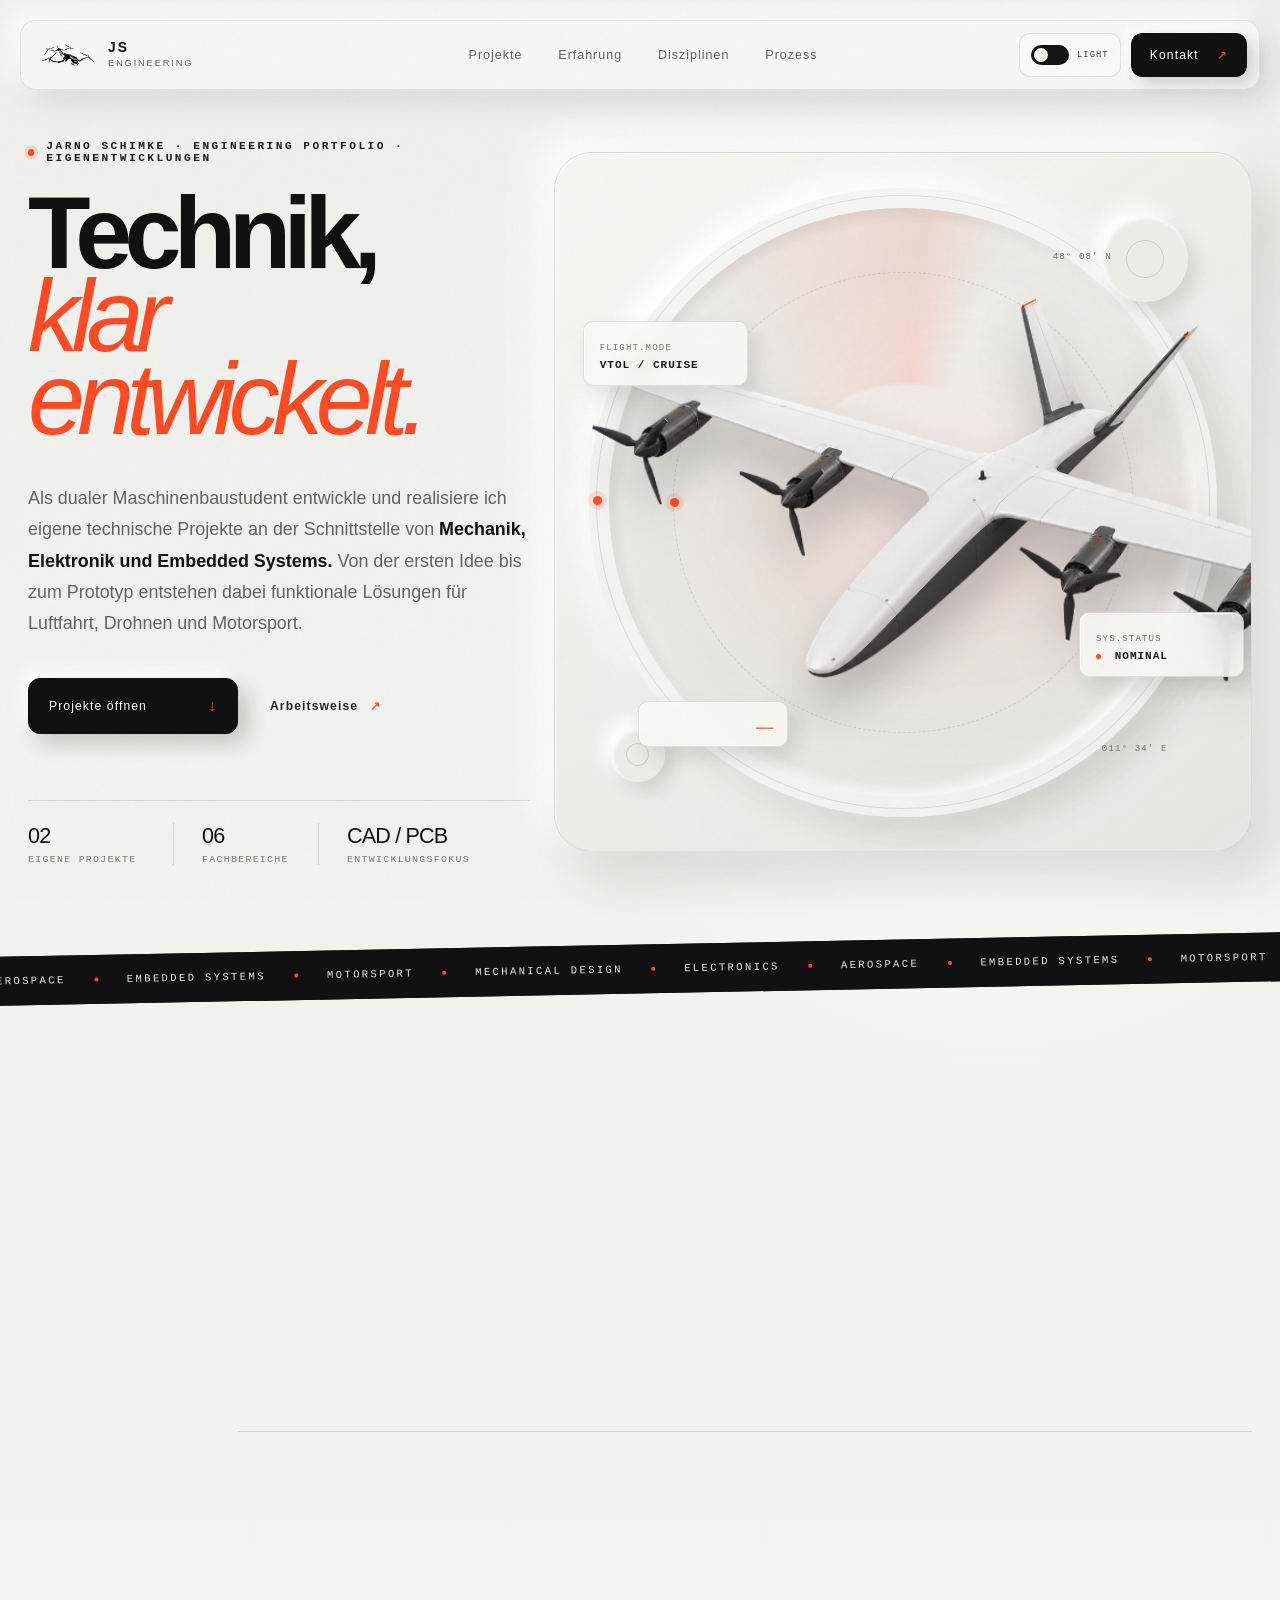
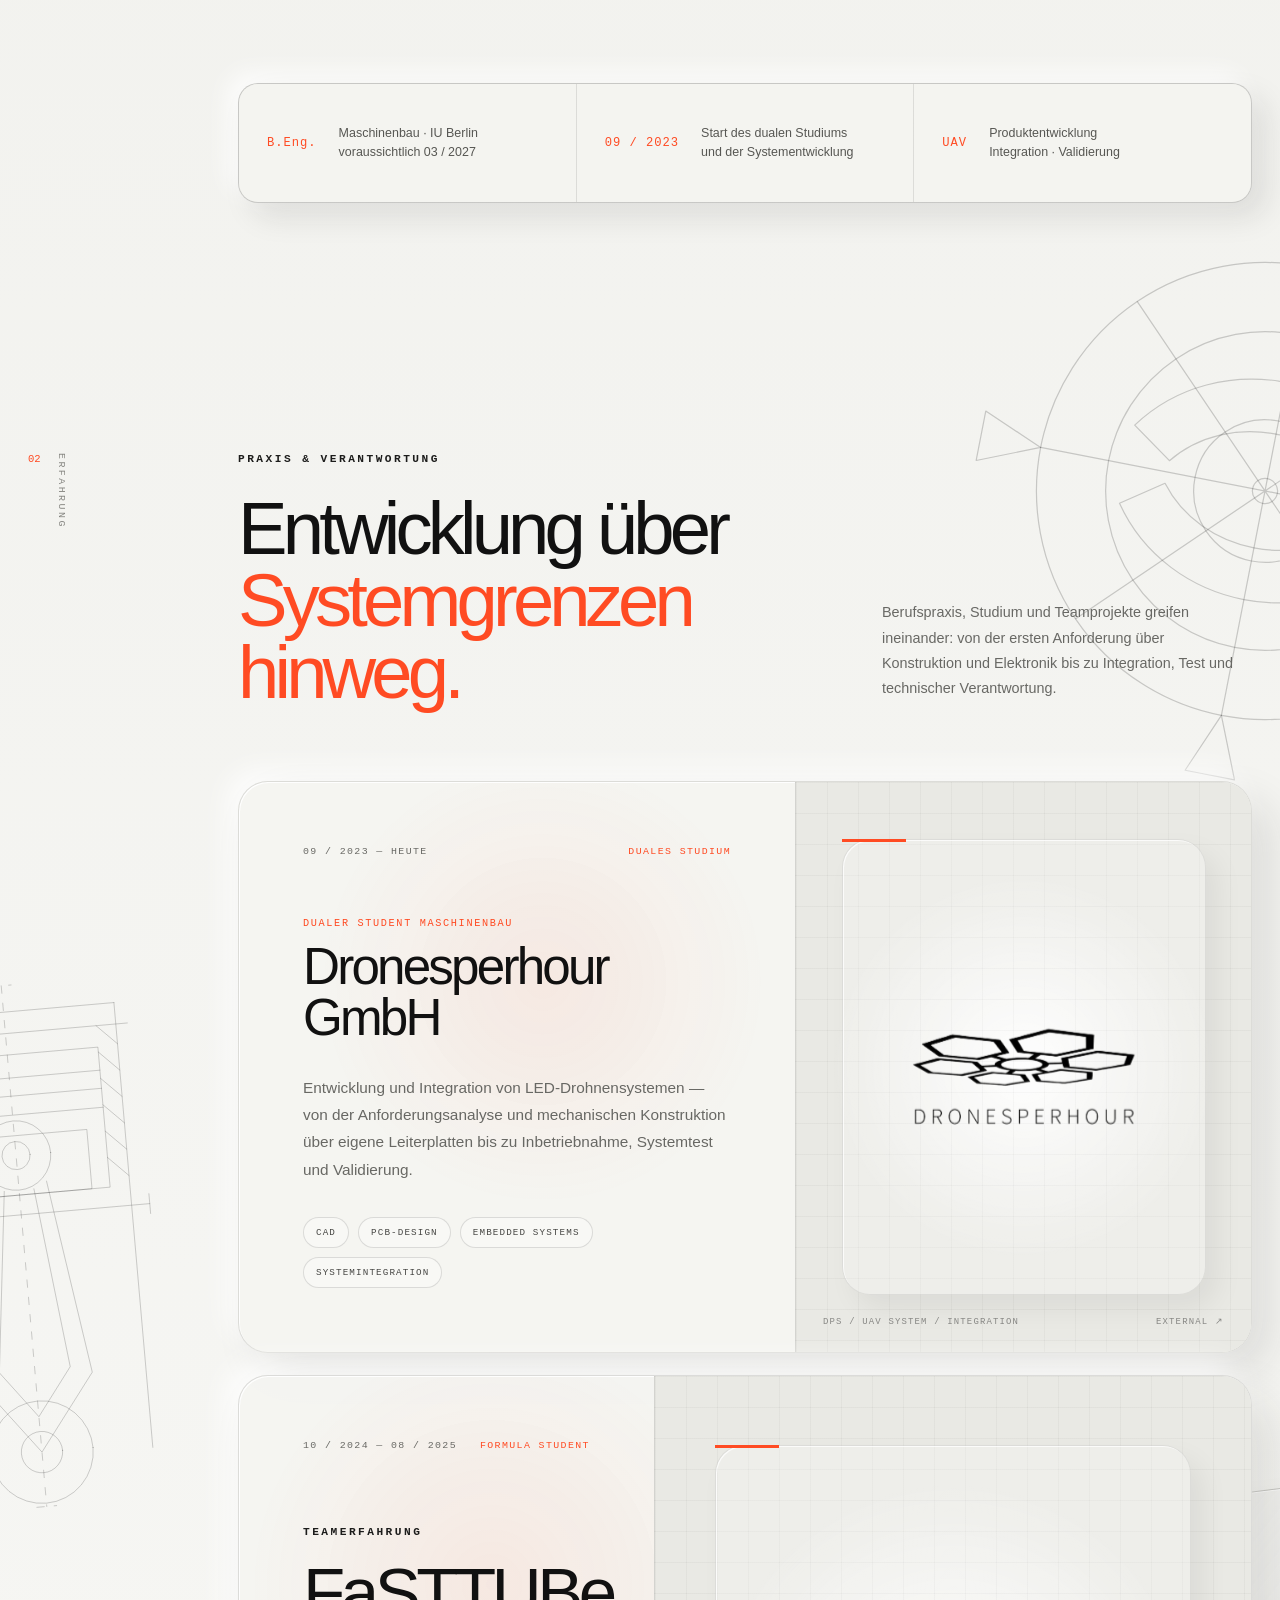
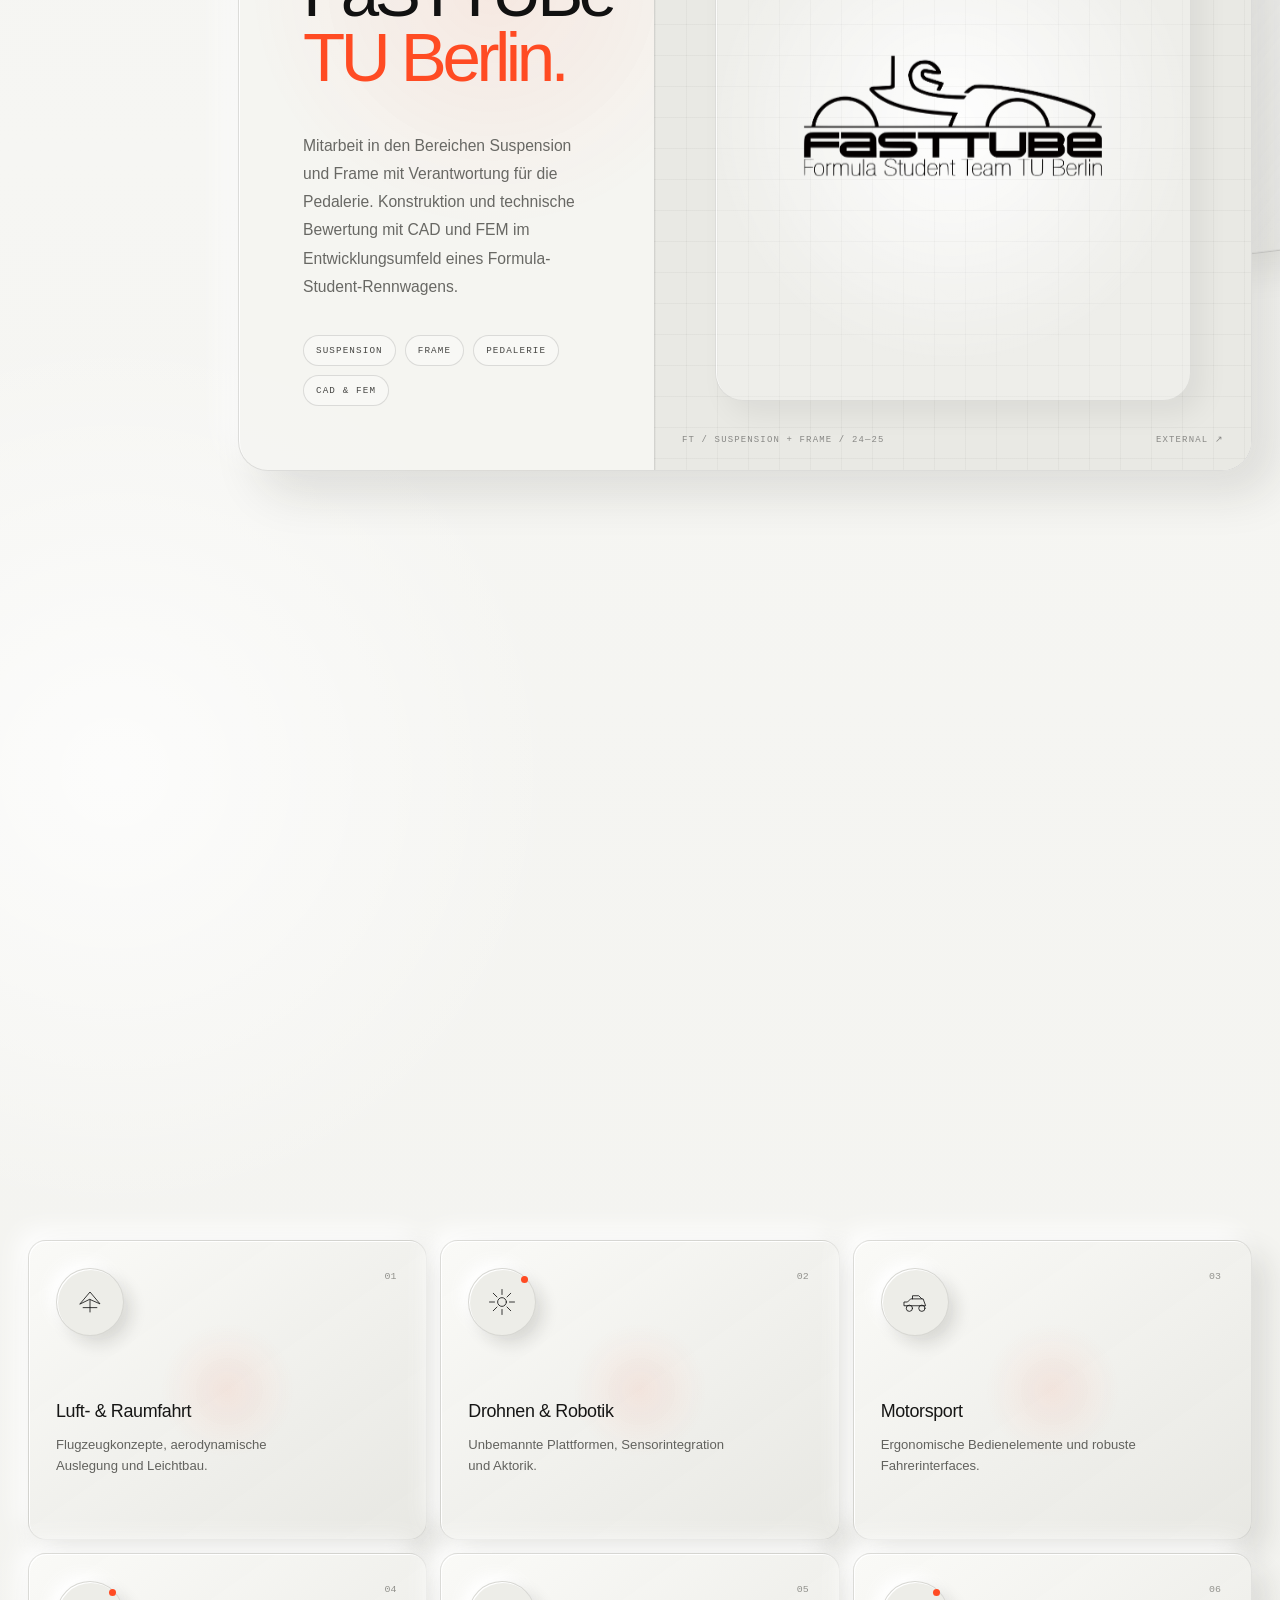
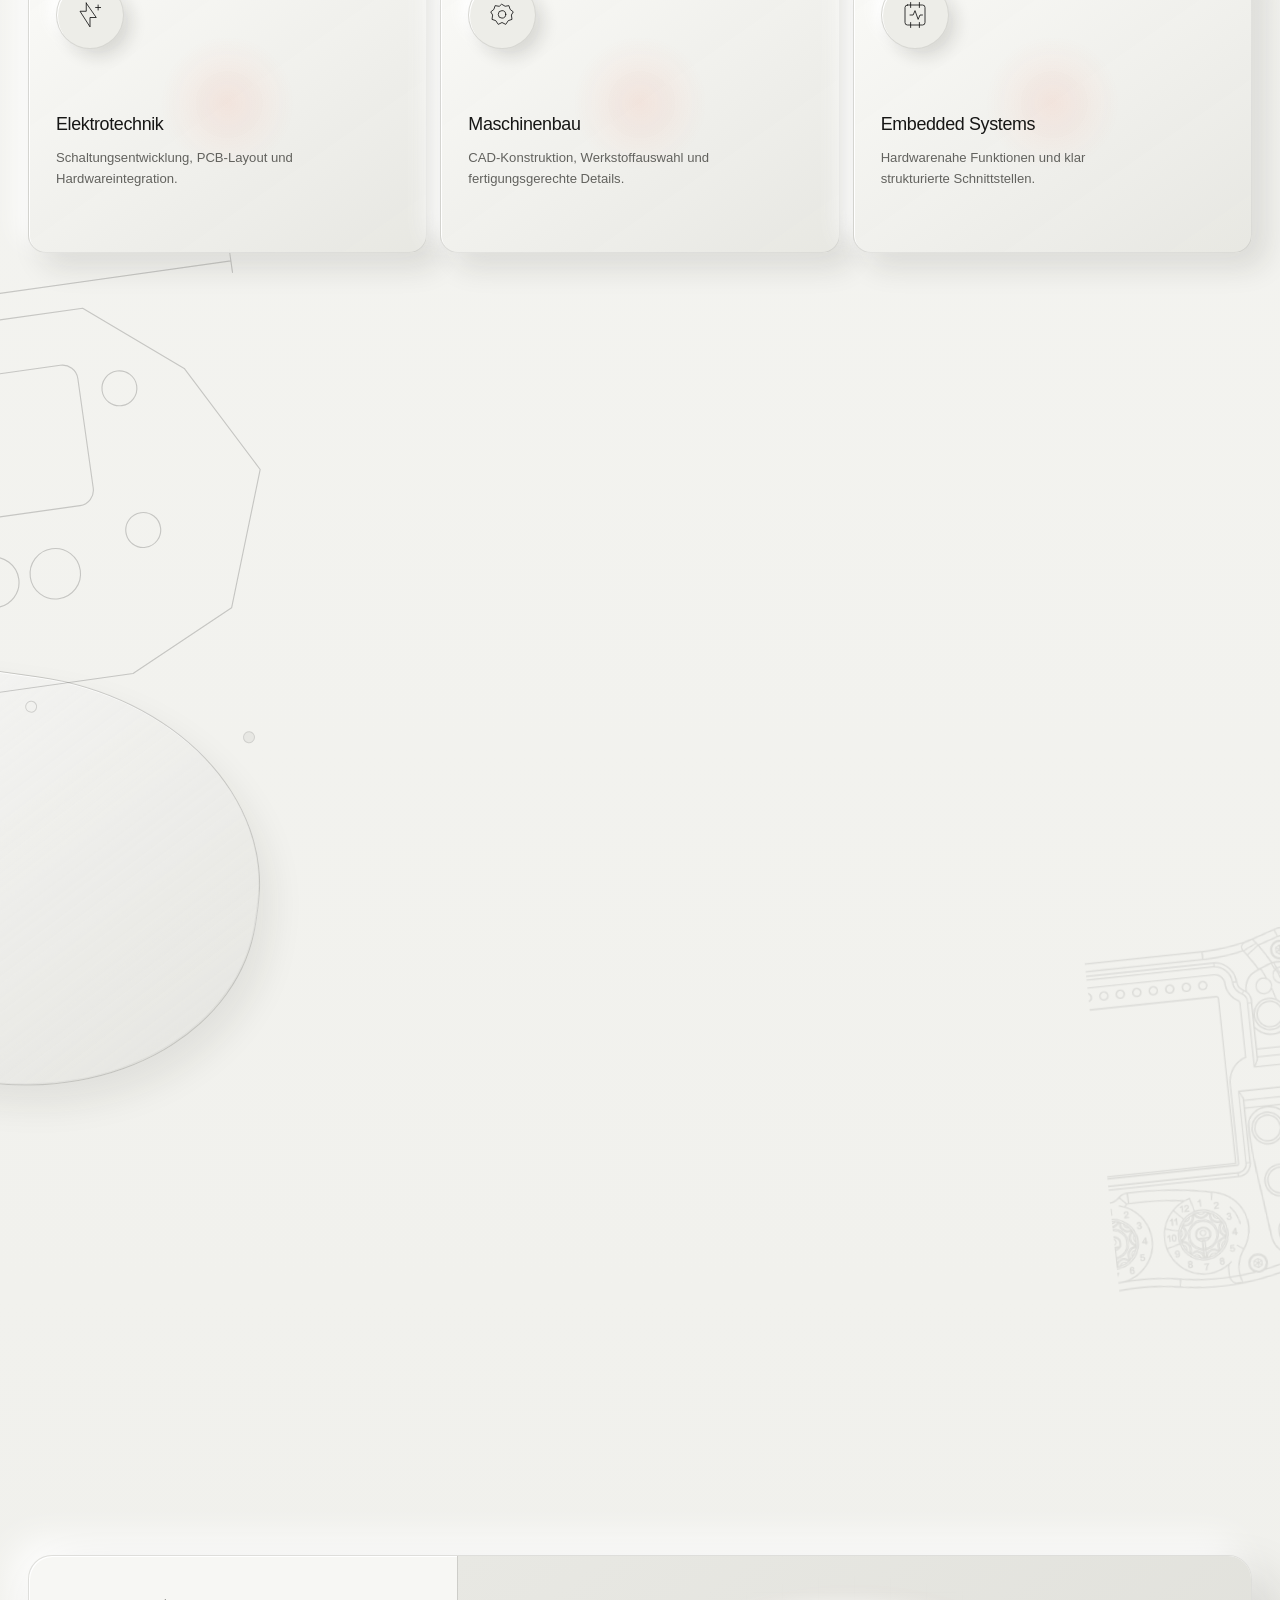
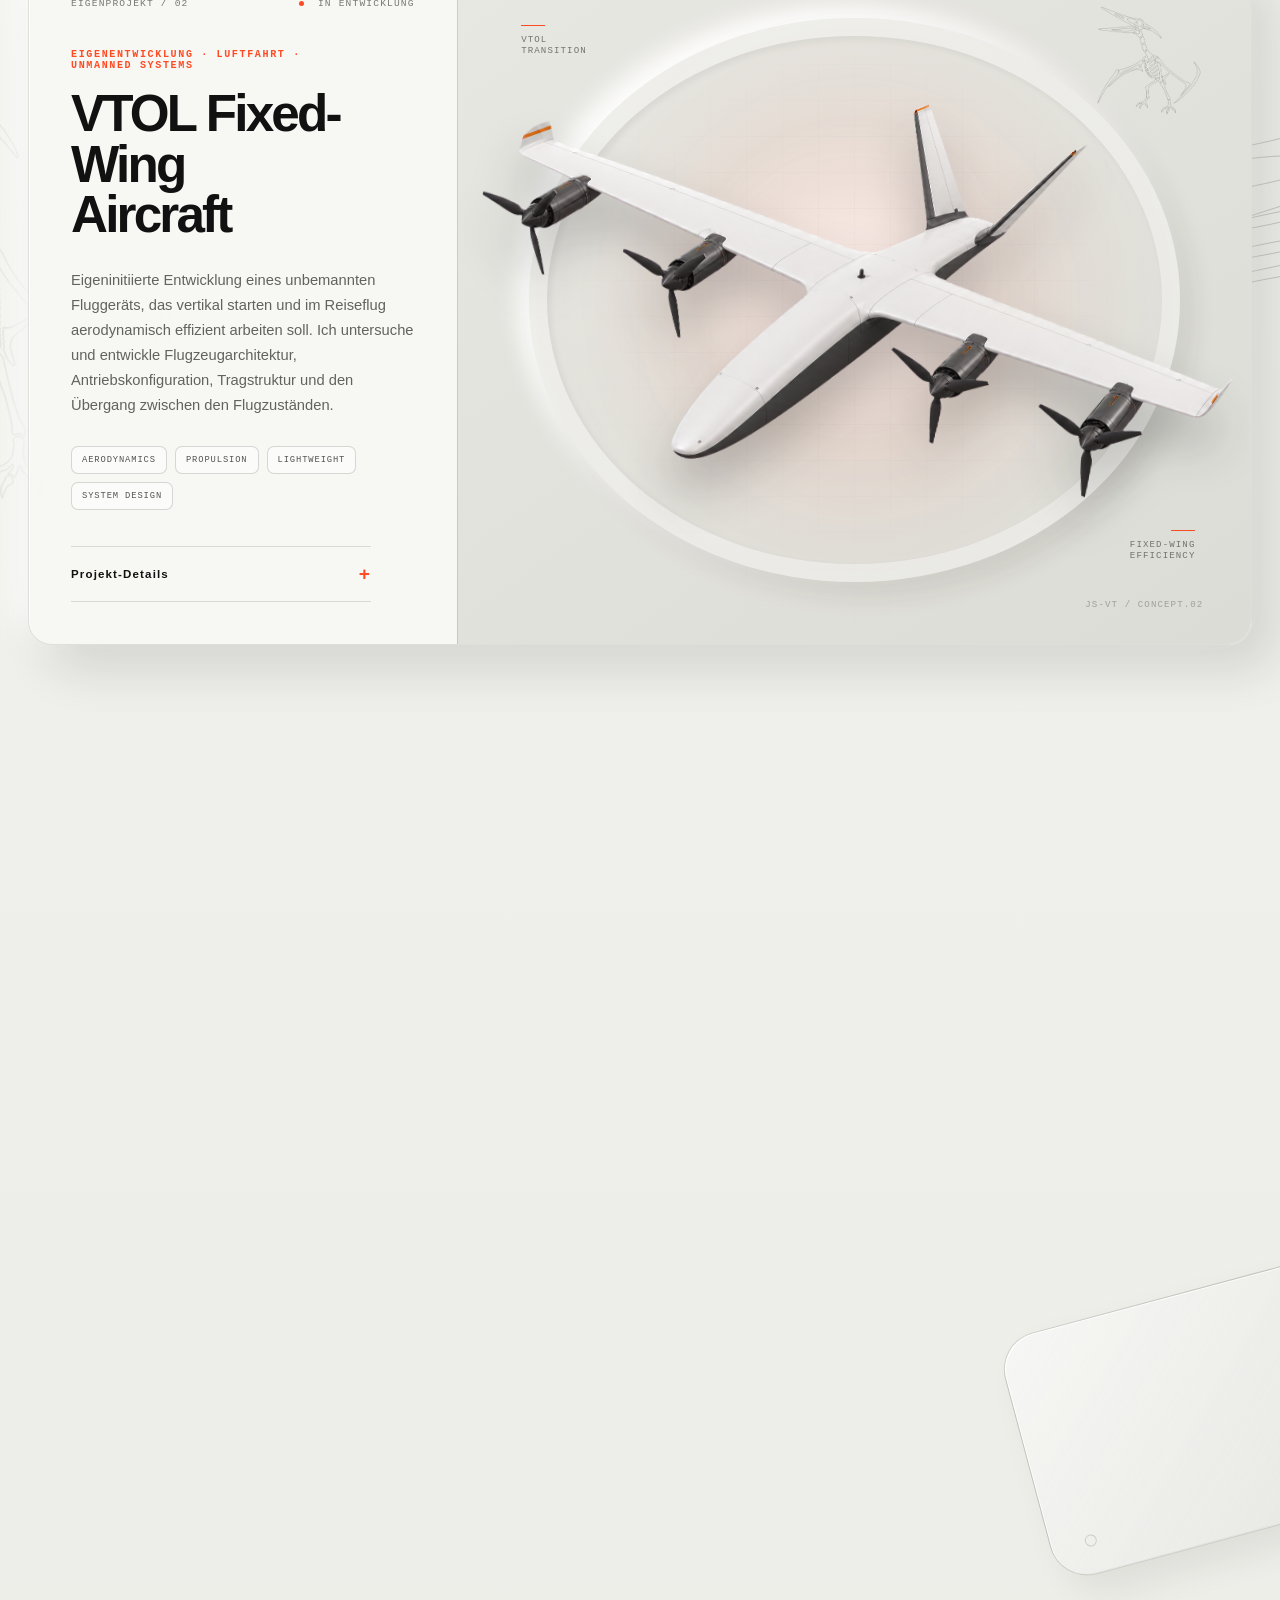
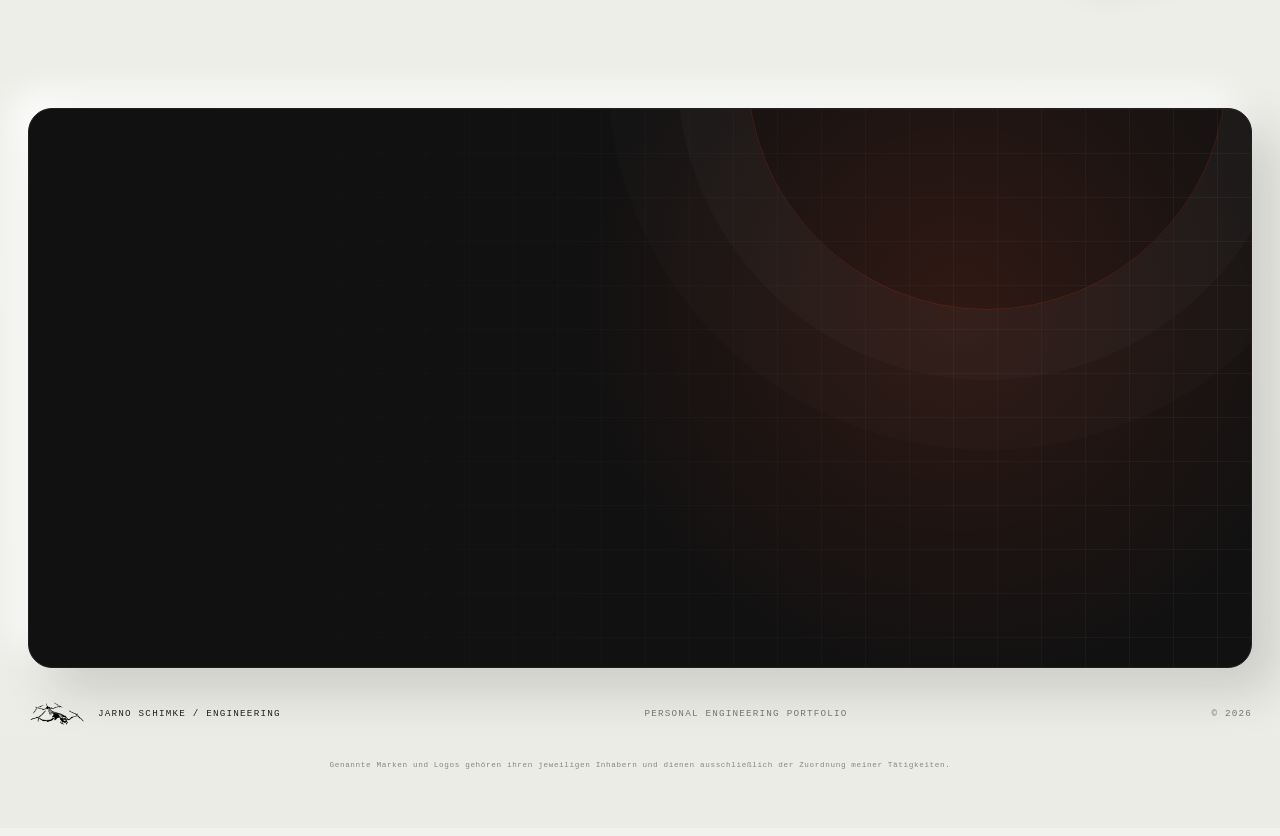
==== index.html @ e66cca43 "Add expandable Simwheel rendering gallery" ====
<!DOCTYPE html>
<html lang="de">
  <head>
    <meta charset="UTF-8">
    <meta name="viewport" content="width=device-width, initial-scale=1.0">
    <meta
      name="description"
      content="Engineering-Portfolio von Jarno Schimke mit eigenständig entwickelten Projekten aus UAV-Technik, Maschinenbau, Elektronik und Motorsport."
    >
    <meta name="referrer" content="no-referrer">
    <meta
      http-equiv="Content-Security-Policy"
      content="default-src 'self'; script-src 'self'; style-src 'self' 'unsafe-inline'; img-src 'self' data:; font-src 'self'; connect-src 'none'; media-src 'none'; object-src 'none'; frame-src 'none'; worker-src 'none'; base-uri 'none'; form-action 'none'; upgrade-insecure-requests"
    >
    <meta name="theme-color" content="#f2f2ef">
    <title>Jarno Schimke — Engineering Portfolio</title>
    <link rel="icon" href="assets/brand-mark-transparent.png">
    <script src="theme-init.js"></script>
    <link rel="stylesheet" href="styles.css">
    <script src="script.js" defer></script>
  </head>
  <body>
    <div class="scroll-progress" aria-hidden="true"></div>
    <div class="cursor-light" aria-hidden="true"></div>
    <div class="page-noise" aria-hidden="true"></div>
    <div class="page-technical-overlay" aria-hidden="true">
      <i class="metal-cover cover-b"></i>
      <i class="metal-cover cover-c"></i>
      <i class="metal-cover cover-d"></i>

      <svg class="edge-sketch edge-drone-section" viewBox="0 0 620 620">
        <circle cx="310" cy="310" r="218" />
        <circle cx="310" cy="310" r="152" />
        <circle cx="310" cy="310" r="68" />
        <path d="M92 310h436M310 92v436M156 156l308 308M464 156 156 464" />
        <path d="M176 272c64-90 204-90 268 0l-39 27c-46-59-144-59-190 0Zm0 76c64 90 204 90 268 0l-39-27c-46 59-144 59-190 0Z" />
        <path d="M310 92 286 34h48Zm218 218 58-24v48ZM310 528l24 58h-48ZM92 310l-58 24v-48Z" />
        <circle cx="310" cy="310" r="12" />
      </svg>

      <svg class="edge-sketch edge-piston-section" viewBox="0 0 520 720">
        <path d="M126 62h268M112 88h296M126 62v540M394 62v540" />
        <path d="M150 114h220v170H150Z" />
        <path d="M150 142h220M150 164h220M150 187h220" />
        <path d="M172 212h176v72H172Z" />
        <circle cx="260" cy="236" r="42" />
        <circle cx="260" cy="236" r="17" />
        <path d="m226 270-35 235 69 91 69-91-35-235" />
        <path d="m242 278-25 218 43 57 43-57-25-218" />
        <circle cx="260" cy="596" r="62" />
        <circle cx="260" cy="596" r="25" />
        <path d="M104 308h312M104 296v24M416 296v24" />
        <path d="M78 62v540M66 62h24M66 602h24" />
        <path d="m126 88 24 24m-24 8 24 24m-24 8 24 24m-24 8 24 24m-24 8 24 24m-24 8 24 24" />
        <path d="m370 88 24 24m-24 8 24 24m-24 8 24 24m-24 8 24 24m-24 8 24 24m-24 8 24 24" />
        <path d="M260 30v632M248 30h24M248 662h24" stroke-dasharray="9 12" />
      </svg>

      <svg class="edge-sketch edge-wheel-section" viewBox="0 0 680 520">
        <path d="M115 171 210 95h260l95 76 63 114-49 137-110 53H211l-110-53-49-137Z" />
        <rect x="225" y="150" width="230" height="146" rx="16" />
        <circle cx="184" cy="182" r="18" /><circle cx="496" cy="182" r="18" />
        <circle cx="180" cy="330" r="18" /><circle cx="500" cy="330" r="18" />
        <circle cx="276" cy="362" r="26" /><circle cx="340" cy="362" r="26" /><circle cx="404" cy="362" r="26" />
        <path d="M50 68h578M50 56v24M628 56v24M340 68v45" />
        <path d="M32 171v251M20 171h24M20 422h24" />
      </svg>

      <svg class="edge-sketch edge-airfoil-section" viewBox="0 0 900 460">
        <path d="M22 78c152 0 248 8 334 40 112 42 248 37 522-10" />
        <path d="M22 126c150 0 245 10 330 44 109 43 250 39 526-13" />
        <path d="M22 174c144 0 233 14 317 47 113 44 264 45 539-13" />
        <path d="M22 224c144 0 225 18 306 40 126 35 286 39 550-9" />
        <path d="M22 274c165 0 260-8 362-24 133-21 277-11 494 25" />
        <path d="M22 324c160 0 254-20 360-38 129-22 278-6 496 37" />
        <path d="M22 374c154 0 247-24 355-43 132-23 282-3 501 44" />
        <path d="M218 261c107-111 294-135 512-44-145 8-303 33-512 44Z" />
        <path d="M267 244v29M332 215v50M409 188v68M495 177v66M581 181v49M655 195v24" />
        <path d="M218 308h512M218 294v28M730 294v28M474 288v40" />
        <path d="M190 64v328M178 64h24M178 392h24" />
        <path d="M80 98h62l-18-12m18 12-18 12M80 146h62l-18-12m18 12-18 12M80 346h62l-18-12m18 12-18 12" />
        <path d="M474 177v-62M462 115h24M730 217v-102M718 115h24" stroke-dasharray="8 10" />
      </svg>
    </div>

    <header class="site-header glass-shell">
      <a class="brand magnetic" href="#top" aria-label="Zur Startseite">
        <img src="assets/brand-mark-transparent.png" alt="">
        <span>
          <strong>JS</strong>
          <small>ENGINEERING</small>
        </span>
      </a>

      <nav aria-label="Hauptnavigation">
        <a href="#projekte">Projekte</a>
        <a href="#erfahrung">Erfahrung</a>
        <a href="#felder">Disziplinen</a>
        <a href="#prozess">Prozess</a>
      </nav>

      <div class="header-actions">
        <button class="theme-switch" type="button" aria-label="Dunkelmodus aktivieren" aria-pressed="false">
          <span class="switch-track" aria-hidden="true"><i></i></span>
          <span class="switch-label">LIGHT</span>
        </button>
        <a class="nav-cta magnetic" href="#kontakt">
          Kontakt
          <span aria-hidden="true">↗</span>
        </a>
      </div>
    </header>

    <main id="top">
      <section class="hero section-shell">
        <div class="hero-copy">
          <p class="eyebrow reveal">
            <span class="status-dot"></span>
            JARNO SCHIMKE · ENGINEERING PORTFOLIO · EIGENENTWICKLUNGEN
          </p>

          <h1 class="reveal" data-delay="80">
            Technik,
            <span>klar entwickelt.</span>
          </h1>

          <p class="hero-intro reveal" data-delay="150">
            Als dualer Maschinenbaustudent entwickle und realisiere ich eigene
            technische Projekte an der Schnittstelle von
            <strong>Mechanik, Elektronik und Embedded Systems.</strong>
            Von der ersten Idee bis zum Prototyp entstehen dabei funktionale
            Lösungen für Luftfahrt, Drohnen und Motorsport.
          </p>

          <div class="hero-actions reveal" data-delay="220">
            <a class="button button-primary magnetic" href="#projekte">
              Projekte öffnen
              <span aria-hidden="true">↓</span>
            </a>
            <a class="text-link" href="#profil">
              Arbeitsweise
              <span aria-hidden="true">↗</span>
            </a>
          </div>

          <div class="hero-readout reveal" data-delay="300" aria-label="Portfolio-Kennzahlen" role="group">
            <div>
              <strong data-count="2">02</strong>
              <span>Eigene Projekte</span>
            </div>
            <div>
              <strong data-count="6">06</strong>
              <span>Fachbereiche</span>
            </div>
            <div>
              <strong>CAD / PCB</strong>
              <span>Entwicklungsfokus</span>
            </div>
          </div>
        </div>

        <div class="hero-visual reveal" data-delay="100">
          <div class="orbit orbit-one"></div>
          <div class="orbit orbit-two"></div>
          <div class="radar-sweep"></div>
          <div class="hero-glow"></div>
          <div class="tech-glyph glyph-a"></div>
          <div class="tech-glyph glyph-b"></div>
          <img class="hero-drone parallax-object" src="assets/vtol-v5.png" alt="VTOL-Fluggerät als saubere 3D-Visualisierung">
          <div class="telemetry telemetry-a">
            <span>FLIGHT.MODE</span>
            <strong>VTOL / CRUISE</strong>
          </div>
          <div class="telemetry telemetry-b">
            <span>SYS.STATUS</span>
            <strong><i></i> NOMINAL</strong>
          </div>
          <div class="telemetry telemetry-c" aria-hidden="true">
            <svg viewBox="0 0 150 34" role="presentation">
              <path d="M2 22h18l8-13 10 21 10-13 9 5h18l8-15 10 23 12-17 9 9h34" />
            </svg>
          </div>
          <span class="coordinate coordinate-a">48° 08′ N</span>
          <span class="coordinate coordinate-b">011° 34′ E</span>
        </div>
      </section>

      <div class="signal-strip" aria-hidden="true">
        <div>
          <span>AEROSPACE</span><i></i>
          <span>EMBEDDED SYSTEMS</span><i></i>
          <span>MOTORSPORT</span><i></i>
          <span>MECHANICAL DESIGN</span><i></i>
          <span>ELECTRONICS</span><i></i>
          <span>AEROSPACE</span><i></i>
          <span>EMBEDDED SYSTEMS</span><i></i>
          <span>MOTORSPORT</span><i></i>
          <span>MECHANICAL DESIGN</span><i></i>
          <span>ELECTRONICS</span><i></i>
        </div>
      </div>

      <section class="profile section-shell" id="profil">
        <div class="section-index reveal">
          <span>01</span>
          <p>PROFIL</p>
        </div>

        <div class="profile-main">
          <p class="section-kicker reveal">ÜBER DIE ARBEIT</p>
          <h2 class="reveal">
            Gute Entwicklung beginnt mit einer
            <em>klaren Aufgabe.</em>
          </h2>
          <div class="profile-grid">
            <p class="reveal">
              Ich studiere Maschinenbau im dualen Modell und entwickle
              mechatronische Systeme mit Schwerpunkt Produktentwicklung und
              UAV-Technik. Dabei verbinde ich Anforderungen, CAD, Elektronik
              und Software bis zum erprobten Prototyp.
            </p>
            <div class="profile-manifest reveal">
              <div><span>01</span> Analyse</div>
              <div><span>02</span> Architektur</div>
              <div><span>03</span> Konstruktion</div>
              <div><span>04</span> Erprobung</div>
            </div>
          </div>

          <div class="profile-facts reveal">
            <div>
              <strong>B.Eng.</strong>
              <span>Maschinenbau · IU Berlin<br>voraussichtlich 03 / 2027</span>
            </div>
            <div>
              <strong>09 / 2023</strong>
              <span>Start des dualen Studiums<br>und der Systementwicklung</span>
            </div>
            <div>
              <strong>UAV</strong>
              <span>Produktentwicklung<br>Integration · Validierung</span>
            </div>
          </div>
        </div>
      </section>

      <section class="experience section-shell" id="erfahrung">
        <div class="section-index reveal">
          <span>02</span>
          <p>ERFAHRUNG</p>
        </div>

        <div class="experience-main">
          <div class="experience-intro">
            <div>
              <p class="section-kicker reveal">PRAXIS &amp; VERANTWORTUNG</p>
              <h2 class="reveal">Entwicklung über<br><em>Systemgrenzen hinweg.</em></h2>
            </div>
            <p class="reveal">
              Berufspraxis, Studium und Teamprojekte greifen ineinander:
              von der ersten Anforderung über Konstruktion und Elektronik bis
              zu Integration, Test und technischer Verantwortung.
            </p>
          </div>

          <article class="career-card interactive-card reveal">
            <div class="career-copy">
              <div class="career-meta">
                <span>09 / 2023 — HEUTE</span>
                <span>DUALES STUDIUM</span>
              </div>
              <p class="career-role">Dualer Student Maschinenbau</p>
              <h3>Dronesperhour GmbH</h3>
              <p>
                Entwicklung und Integration von LED-Drohnensystemen — von der
                Anforderungsanalyse und mechanischen Konstruktion über eigene
                Leiterplatten bis zu Inbetriebnahme, Systemtest und
                Validierung.
              </p>
              <div class="experience-tags">
                <span>CAD</span>
                <span>PCB-Design</span>
                <span>Embedded Systems</span>
                <span>Systemintegration</span>
              </div>
            </div>

            <a
              class="brand-logo-panel brand-logo-dph"
              href="https://dronesperhour.de/"
              target="_blank"
              rel="noopener noreferrer"
              aria-label="Website von Dronesperhour öffnen"
            >
              <img src="assets/cropped-LogoDPH.png" alt="Dronesperhour">
              <span>DPS / UAV SYSTEM / INTEGRATION</span>
              <small>EXTERNAL ↗</small>
            </a>
          </article>

          <article class="experience-card interactive-card reveal">
            <div class="experience-copy">
              <div class="experience-meta">
                <span>10 / 2024 — 08 / 2025</span>
                <span>FORMULA STUDENT</span>
              </div>
              <p class="section-kicker">TEAMERFAHRUNG</p>
              <h2>FaSTTUBe<br><em>TU Berlin.</em></h2>
              <p class="experience-description">
                Mitarbeit in den Bereichen Suspension und Frame mit
                Verantwortung für die Pedalerie. Konstruktion und technische
                Bewertung mit CAD und FEM im Entwicklungsumfeld eines
                Formula-Student-Rennwagens.
              </p>
              <div class="experience-tags">
                <span>Suspension</span>
                <span>Frame</span>
                <span>Pedalerie</span>
                <span>CAD &amp; FEM</span>
              </div>
            </div>

            <a
              class="brand-logo-panel brand-logo-fasttube"
              href="https://fasttube.de/"
              target="_blank"
              rel="noopener noreferrer"
              aria-label="Website von FaSTTUBe öffnen"
            >
              <img src="assets/Fasttube_Logo_Schwarz_01.png" alt="FaSTTUBe – Formula Student Team der TU Berlin">
              <span>FT / SUSPENSION + FRAME / 24—25</span>
              <small>EXTERNAL ↗</small>
            </a>
          </article>

          <div class="responsibility-grid">
            <article class="responsibility-card reveal">
              <div class="responsibility-top">
                <span class="responsibility-date">SEIT 01 / 2026</span>
                <img
                  class="responsibility-logo responsibility-logo-psv"
                  src="assets/PSV-Logo-1_transparent_compressed.png"
                  alt="PSV Basdorf"
                >
              </div>
              <h3>Vorstandsmitglied</h3>
              <p>PSV Basdorf · Vorstandsarbeit in einem Verein mit rund 1.500 Mitgliedern.</p>
            </article>
            <article class="responsibility-card reveal" data-delay="80">
              <div class="responsibility-top">
                <span class="responsibility-date">SEIT 10 / 2023</span>
                <img
                  class="responsibility-logo responsibility-logo-iu"
                  src="assets/IU_Logo_23.png"
                  alt="IU Internationale Hochschule"
                >
              </div>
              <h3>Studierendenvertretung</h3>
              <p>Vertretung des Studiengangs Maschinenbau am Berliner Campus der IU.</p>
            </article>
          </div>
        </div>
      </section>

      <section class="disciplines section-shell" id="felder">
        <div class="section-heading">
          <div>
            <p class="section-kicker reveal">ARBEITSBEREICHE</p>
            <h2 class="reveal">Mechanik, Elektronik<br><em>und Systemdesign.</em></h2>
          </div>
          <p class="section-note reveal">
            Die Projekte verbinden mehrere Disziplinen. Entscheidend ist,
            dass Schnittstellen früh geklärt werden.
          </p>
        </div>

        <div class="discipline-grid">
          <article class="discipline-card interactive-card reveal">
            <div class="icon-wrap">
              <svg viewBox="0 0 48 48" aria-hidden="true">
                <path d="M8 27 24 8l16 19-16-7Z" />
                <path d="M24 20v20M13 33h22" />
              </svg>
            </div>
            <span>01</span>
            <h3>Luft- &amp; Raumfahrt</h3>
            <p>Flugzeugkonzepte, aerodynamische Auslegung und Leichtbau.</p>
          </article>

          <article class="discipline-card interactive-card reveal" data-delay="60">
            <div class="icon-wrap">
              <svg viewBox="0 0 48 48" aria-hidden="true">
                <circle cx="24" cy="24" r="7" />
                <path d="M24 4v8M24 36v8M4 24h8M36 24h8M10 10l6 6M32 32l6 6M38 10l-6 6M16 32l-6 6" />
              </svg>
            </div>
            <span>02</span>
            <h3>Drohnen &amp; Robotik</h3>
            <p>Unbemannte Plattformen, Sensorintegration und Aktorik.</p>
          </article>

          <article class="discipline-card interactive-card reveal" data-delay="120">
            <div class="icon-wrap">
              <svg viewBox="0 0 48 48" aria-hidden="true">
                <path d="M7 30h34l-4-11H17l-5 5H7Z" />
                <circle cx="15" cy="34" r="5" />
                <circle cx="35" cy="34" r="5" />
                <path d="M20 19v-5h10l5 5" />
              </svg>
            </div>
            <span>03</span>
            <h3>Motorsport</h3>
            <p>Ergonomische Bedienelemente und robuste Fahrerinterfaces.</p>
          </article>

          <article class="discipline-card interactive-card reveal" data-delay="180">
            <div class="icon-wrap">
              <svg viewBox="0 0 48 48" aria-hidden="true">
                <path d="M18 5v13H8l16 25V28h10L18 5Z" />
                <path d="M37 8v8M33 12h8" />
              </svg>
            </div>
            <span>04</span>
            <h3>Elektrotechnik</h3>
            <p>Schaltungsentwicklung, PCB-Layout und Hardwareintegration.</p>
          </article>

          <article class="discipline-card interactive-card reveal" data-delay="240">
            <div class="icon-wrap">
              <svg viewBox="0 0 48 48" aria-hidden="true">
                <path d="m24 7 5 3 6-1 2 6 5 4-3 5 1 7-6 2-4 6-6-3-6 3-4-6-6-2 1-7-3-5 5-4 2-6 6 1Z" />
                <circle cx="24" cy="23" r="6" />
              </svg>
            </div>
            <span>05</span>
            <h3>Maschinenbau</h3>
            <p>CAD-Konstruktion, Werkstoffauswahl und fertigungsgerechte Details.</p>
          </article>

          <article class="discipline-card interactive-card reveal" data-delay="300">
            <div class="icon-wrap">
              <svg viewBox="0 0 48 48" aria-hidden="true">
                <rect x="8" y="8" width="32" height="32" rx="4" />
                <path d="M16 24h5l3-7 5 14 3-7h4M17 4v8M31 4v8M17 36v8M31 36v8" />
              </svg>
            </div>
            <span>06</span>
            <h3>Embedded Systems</h3>
            <p>Hardwarenahe Funktionen und klar strukturierte Schnittstellen.</p>
          </article>
        </div>
      </section>

      <section class="projects section-shell" id="projekte">
        <div class="section-heading projects-heading">
          <div>
            <p class="section-kicker reveal">EIGENE ENTWICKLUNGEN</p>
            <h2 class="reveal">Selbst entwickelt.<br><em>Bis ins Detail.</em></h2>
          </div>
          <p class="section-note reveal">
            Beide Projekte sind eigeninitiierte Entwicklungen. Konzeption,
            Konstruktion, Elektronik und technische Ausarbeitung liegen bei
            mir; der aktuelle Reifegrad ist jeweils ausgewiesen.
          </p>
        </div>

        <article class="project-card project-wheel reveal">
          <div class="project-content">
            <div class="project-topline">
              <span>EIGENPROJEKT / 01</span>
              <span class="project-state"><i></i> IN ENTWICKLUNG</span>
            </div>
            <p class="project-type">EIGENENTWICKLUNG · MOTORSPORT · ELEKTRONIK</p>
            <h3>Formula<br>Steering Wheel</h3>
            <p class="project-description">
              Von mir entwickeltes Sim-Racing-Lenkrad mit Carbonstruktur,
              integriertem Display und eigener Leiterplatte. Ich entwickle
              Konstruktion, Elektronik und Aufbau als zusammenhängendes System
              und führe es schrittweise zum funktionsfähigen Prototyp.
            </p>
            <ul class="project-tags">
              <li>CAD</li>
              <li>PCB DESIGN</li>
              <li>ERGONOMICS</li>
              <li>TELEMETRY</li>
            </ul>
            <button class="project-toggle magnetic" type="button" aria-expanded="false" aria-controls="wheel-details">
              Projekt-Details
              <span aria-hidden="true">+</span>
            </button>
            <div class="project-details" id="wheel-details">
              <div>
                <span>FOKUS</span>
                <p>Direkte Bedienung, kompakter Aufbau und eine servicefreundliche Konstruktion.</p>
              </div>
              <div>
                <span>EIGENE LEISTUNG</span>
                <p>Systemkonzept, Gehäusekonstruktion, PCB-Integration, Display und Anordnung der Bedienelemente.</p>
              </div>
              <details class="project-renderings">
                <summary>
                  <span>RENDERINGS</span>
                  <small>03 ANSICHTEN</small>
                </summary>
                <div class="rendering-gallery">
                  <figure>
                    <a href="assets/simwheel-render-perspective.png" aria-label="Perspektivisches Simwheel-Rendering in voller Größe öffnen">
                      <img
                        src="assets/simwheel-render-perspective.png"
                        alt="Simwheel-Rendering in perspektivischer Ansicht"
                        loading="lazy"
                        decoding="async"
                      >
                    </a>
                    <figcaption>PERSPEKTIVE / 01</figcaption>
                  </figure>
                  <figure>
                    <a href="assets/simwheel-render-three-quarter.png" aria-label="Simwheel-Dreiviertelansicht in voller Größe öffnen">
                      <img
                        src="assets/simwheel-render-three-quarter.png"
                        alt="Simwheel-Rendering in Dreiviertelansicht"
                        loading="lazy"
                        decoding="async"
                      >
                    </a>
                    <figcaption>DREIVIERTEL / 02</figcaption>
                  </figure>
                  <figure>
                    <a href="assets/simwheel-render-front.png" aria-label="Simwheel-Frontansicht in voller Größe öffnen">
                      <img
                        src="assets/simwheel-render-front.png"
                        alt="Simwheel-Rendering in Frontansicht"
                        loading="lazy"
                        decoding="async"
                      >
                    </a>
                    <figcaption>FRONT / 03</figcaption>
                  </figure>
                </div>
              </details>
            </div>
          </div>

          <div class="project-media" data-tilt>
            <div class="project-gridlines"></div>
            <div class="media-glow"></div>
            <img src="assets/simwheel-v2.png" alt="Überarbeitete 3D-Visualisierung eines Formula-Sim-Racing-Lenkrads">
            <span class="media-label label-a">CARBON<br>COMPOSITE</span>
            <span class="media-label label-b">CUSTOM<br>ELECTRONICS</span>
            <span class="media-code">JS-SW / REV.01</span>
          </div>
        </article>

        <div class="project-wheel-page-sketch" aria-hidden="true">
          <img src="assets/simwheel-sketch-outline.png" alt="">
        </div>

        <article class="project-card project-vtol reveal" id="projekt-vtol">
          <div class="project-content">
            <div class="project-topline">
              <span>EIGENPROJEKT / 02</span>
              <span class="project-state"><i></i> IN ENTWICKLUNG</span>
            </div>
            <p class="project-type">EIGENENTWICKLUNG · LUFTFAHRT · UNMANNED SYSTEMS</p>
            <h3>VTOL Fixed-Wing<br>Aircraft</h3>
            <p class="project-description">
              Eigeninitiierte Entwicklung eines unbemannten Fluggeräts, das
              vertikal starten und im Reiseflug aerodynamisch effizient
              arbeiten soll. Ich untersuche und entwickle Flugzeugarchitektur,
              Antriebskonfiguration, Tragstruktur und den Übergang zwischen
              den Flugzuständen.
            </p>
            <ul class="project-tags">
              <li>AERODYNAMICS</li>
              <li>PROPULSION</li>
              <li>LIGHTWEIGHT</li>
              <li>SYSTEM DESIGN</li>
            </ul>
            <button class="project-toggle magnetic" type="button" aria-expanded="false" aria-controls="vtol-details">
              Projekt-Details
              <span aria-hidden="true">+</span>
            </button>
            <div class="project-details" id="vtol-details">
              <div>
                <span>FOKUS</span>
                <p>Vertikalstart, effizienter Reiseflug und ein kontrollierbarer Übergang.</p>
              </div>
              <div>
                <span>EIGENE LEISTUNG</span>
                <p>Gesamtkonzept, Antriebskonfiguration, aerodynamische Auslegung, Tragstruktur und konstruktive Integration.</p>
              </div>
              <div class="project-publications">
                <span>WISSENSCHAFTLICHE ARBEITEN</span>
                <div class="publication-links">
                  <a
                    href="assets/downloads/mehrzieloptimierung-carbon-tragfluegel-vtol-uav.pdf"
                    download
                  >
                    <strong>Mehrzieloptimierung eines Carbon-Tragflügels für ein VTOL-UAV – Aerodynamische Profilselektion und FEM-Nachweis</strong>
                    <small>PDF · DOWNLOAD ↓</small>
                  </a>
                  <a
                    href="assets/downloads/vergleichende-effizienzanalyse-vtol-uav-konzepte.pdf"
                    download
                  >
                    <strong>Vergleichende Effizienzanalyse aktueller VTOL-UAV-Konzepte als Grundlage für die Entwicklung eines transformierbaren Flügelklappmechanismus</strong>
                    <small>PDF · DOWNLOAD ↓</small>
                  </a>
                </div>
              </div>
            </div>
          </div>

          <div class="project-media" data-tilt>
            <div class="project-gridlines"></div>
            <div class="media-glow"></div>
            <img src="assets/vtol-v5.png" alt="3D-Konzeptvisualisierung der VTOL-Fixed-Wing-Drohne">
            <img
              class="project-brand-logo"
              src="assets/pteranodon-vtol-outline.png"
              alt="Pteranodon-Outline als Logo des VTOL-Projekts"
            >
            <span class="media-label label-a">VTOL<br>TRANSITION</span>
            <span class="media-label label-b">FIXED-WING<br>EFFICIENCY</span>
            <span class="media-code">JS-VT / CONCEPT.02</span>
          </div>
        </article>

        <div class="project-page-mark" aria-hidden="true">
          <img src="assets/pteranodon-vtol-outline.png" alt="">
        </div>
      </section>

      <section class="process section-shell" id="prozess">
        <div class="section-index reveal">
          <span>03</span>
          <p>PROZESS</p>
        </div>

        <div class="process-main">
          <p class="section-kicker reveal">ENTWICKLUNGSPROZESS</p>
          <h2 class="reveal">Nachvollziehbar vom<br><em>Problem bis zum Bauteil.</em></h2>
          <div class="process-track">
            <article class="reveal">
              <div class="process-number">01</div>
              <div>
                <h3>Anforderung</h3>
                <p>Einsatz, Randbedingungen und technische Ziele konkret festlegen.</p>
              </div>
            </article>
            <article class="reveal" data-delay="80">
              <div class="process-number">02</div>
              <div>
                <h3>Konstruktion</h3>
                <p>Mechanik, Elektronik und Bedienung gemeinsam ausarbeiten.</p>
              </div>
            </article>
            <article class="reveal" data-delay="160">
              <div class="process-number">03</div>
              <div>
                <h3>Prüfung</h3>
                <p>Funktionen bewerten, Schwachstellen erkennen und gezielt überarbeiten.</p>
              </div>
            </article>
          </div>
        </div>
      </section>

      <section class="contact section-shell" id="kontakt">
        <div class="contact-orb" aria-hidden="true"></div>
        <div class="contact-copy reveal">
          <p class="section-kicker">WEITERE DETAILS</p>
          <h2>Technik lässt sich am besten<br><em>im Projekt besprechen.</em></h2>
          <p class="contact-intro">
            Weitere Informationen zu Konstruktion, Elektronik und
            Entwicklungsstand der Projekte sind auf Anfrage verfügbar.
          </p>
          <div class="contact-links" role="group" aria-label="Kontaktdaten">
            <a class="contact-link magnetic" href="mailto:Jarno.schimke@gmail.com">
              <span>E-MAIL</span>
              <strong>Jarno.schimke@gmail.com</strong>
              <i aria-hidden="true">↗</i>
            </a>
            <a
              class="contact-link magnetic"
              href="https://www.linkedin.com/in/jarno-schimke-b3385430b"
              target="_blank"
              rel="noopener noreferrer"
            >
              <span>LINKEDIN</span>
              <strong>Jarno Schimke</strong>
              <i aria-hidden="true">↗</i>
            </a>
          </div>
        </div>
        <a class="contact-button magnetic reveal" href="#top">
          <span>Zurück zum Start</span>
          <strong aria-hidden="true">↑</strong>
        </a>
      </section>
    </main>

    <footer class="site-footer section-shell">
      <div class="footer-brand">
        <img src="assets/brand-mark-transparent.png" alt="">
        <span>JARNO SCHIMKE / ENGINEERING</span>
      </div>
      <p>PERSONAL ENGINEERING PORTFOLIO</p>
      <p>© <span id="year"></span></p>
      <p class="trademark-note">
        Genannte Marken und Logos gehören ihren jeweiligen Inhabern und dienen
        ausschließlich der Zuordnung meiner Tätigkeiten.
      </p>
    </footer>
  </body>
</html>
---- styles.css ----
:root {
  --bg: #090d12;
  --bg-deep: #06090d;
  --surface: #101720;
  --surface-light: #16202b;
  --text: #f3f6f4;
  --muted: #8d9aa7;
  --line: rgba(255, 255, 255, 0.1);
  --cyan: #54e6e6;
  --cyan-soft: rgba(84, 230, 230, 0.16);
  --acid: #c7ff45;
  --orange: #ff8a3d;
  --shadow-dark: rgba(0, 0, 0, 0.65);
  --shadow-light: rgba(96, 190, 210, 0.08);
  --max-width: 1440px;
  --radius: 28px;
  --ease: cubic-bezier(0.2, 0.8, 0.2, 1);
}

* {
  box-sizing: border-box;
}

html {
  scroll-behavior: smooth;
  background: var(--bg);
}

body {
  margin: 0;
  min-width: 320px;
  overflow-x: hidden;
  color: var(--text);
  background:
    radial-gradient(circle at 76% 8%, rgba(24, 101, 119, 0.16), transparent 29rem),
    radial-gradient(circle at 7% 47%, rgba(37, 83, 99, 0.09), transparent 32rem),
    linear-gradient(180deg, var(--bg-deep), var(--bg) 32%, #0a0f15);
  font-family: Inter, "Segoe UI", Arial, sans-serif;
  -webkit-font-smoothing: antialiased;
}

body::before {
  position: fixed;
  inset: 0;
  z-index: 0;
  content: "";
  background-image:
    linear-gradient(rgba(255, 255, 255, 0.018) 1px, transparent 1px),
    linear-gradient(90deg, rgba(255, 255, 255, 0.018) 1px, transparent 1px);
  background-size: 56px 56px;
  mask-image: linear-gradient(to bottom, black, transparent 75%);
  pointer-events: none;
}

::selection {
  color: #061012;
  background: var(--cyan);
}

a {
  color: inherit;
  text-decoration: none;
}

button,
a {
  -webkit-tap-highlight-color: transparent;
}

button {
  color: inherit;
  font: inherit;
}

img,
svg {
  display: block;
  max-width: 100%;
}

.page-noise {
  position: fixed;
  inset: 0;
  z-index: 30;
  opacity: 0.035;
  background-image: url("data:image/svg+xml,%3Csvg viewBox='0 0 180 180' xmlns='http://www.w3.org/2000/svg'%3E%3Cfilter id='n'%3E%3CfeTurbulence type='fractalNoise' baseFrequency='.9' numOctaves='3' stitchTiles='stitch'/%3E%3C/filter%3E%3Crect width='100%25' height='100%25' filter='url(%23n)' opacity='.55'/%3E%3C/svg%3E");
  pointer-events: none;
}

.scroll-progress {
  position: fixed;
  top: 0;
  left: 0;
  z-index: 100;
  width: 100%;
  height: 2px;
  background: linear-gradient(90deg, var(--cyan), var(--acid));
  transform: scaleX(0);
  transform-origin: left;
}

.cursor-light {
  position: fixed;
  top: 0;
  left: 0;
  z-index: 0;
  width: 420px;
  height: 420px;
  border-radius: 50%;
  opacity: 0;
  background: radial-gradient(circle, rgba(84, 230, 230, 0.085), transparent 68%);
  transform: translate(-50%, -50%);
  transition: opacity 0.4s;
  pointer-events: none;
}

.section-shell {
  width: min(calc(100% - 56px), var(--max-width));
  margin-inline: auto;
}

.glass-shell {
  border: 1px solid rgba(255, 255, 255, 0.11);
  background: rgba(13, 19, 26, 0.72);
  box-shadow:
    18px 18px 42px rgba(0, 0, 0, 0.4),
    inset 1px 1px 0 rgba(255, 255, 255, 0.05);
  backdrop-filter: blur(22px);
  -webkit-backdrop-filter: blur(22px);
}

.site-header {
  position: fixed;
  top: 20px;
  left: 50%;
  z-index: 80;
  display: grid;
  grid-template-columns: 1fr auto 1fr;
  align-items: center;
  width: min(calc(100% - 40px), 1400px);
  min-height: 70px;
  padding: 10px 12px 10px 18px;
  border-radius: 22px;
  transform: translateX(-50%);
}

.brand {
  display: flex;
  align-items: center;
  width: max-content;
  gap: 11px;
}

.brand img,
.footer-brand img {
  width: 58px;
  height: 32px;
  object-fit: contain;
  mix-blend-mode: normal;
}

.brand span {
  display: grid;
  line-height: 1;
}

.brand strong {
  font-size: 0.86rem;
  letter-spacing: 0.16em;
}

.brand small {
  margin-top: 4px;
  color: var(--muted);
  font-size: 0.58rem;
  letter-spacing: 0.2em;
}

nav {
  display: flex;
  gap: 36px;
}

nav a {
  position: relative;
  color: #b6c0c8;
  font-size: 0.78rem;
  letter-spacing: 0.08em;
  transition: color 0.25s;
}

nav a::after {
  position: absolute;
  right: 0;
  bottom: -7px;
  left: 0;
  height: 1px;
  content: "";
  background: var(--cyan);
  transform: scaleX(0);
  transform-origin: right;
  transition: transform 0.3s var(--ease);
}

nav a:hover {
  color: var(--text);
}

nav a:hover::after {
  transform: scaleX(1);
  transform-origin: left;
}

.nav-cta {
  justify-self: end;
  display: flex;
  align-items: center;
  gap: 18px;
  padding: 14px 18px;
  border: 1px solid rgba(84, 230, 230, 0.2);
  border-radius: 14px;
  background: linear-gradient(145deg, #141d27, #0e151c);
  box-shadow:
    7px 7px 14px rgba(0, 0, 0, 0.45),
    -4px -4px 12px rgba(74, 139, 153, 0.06);
  font-size: 0.75rem;
  letter-spacing: 0.1em;
}

.nav-cta span {
  color: var(--cyan);
}

.hero {
  display: grid;
  grid-template-columns: minmax(0, 0.82fr) minmax(560px, 1.18fr);
  align-items: center;
  min-height: 100svh;
  padding-top: 140px;
  padding-bottom: 80px;
}

.hero-copy {
  position: relative;
  z-index: 3;
}

.eyebrow,
.section-kicker {
  display: flex;
  align-items: center;
  margin: 0 0 28px;
  color: var(--cyan);
  font-family: Consolas, "SFMono-Regular", monospace;
  font-size: 0.7rem;
  letter-spacing: 0.22em;
}

.status-dot {
  width: 7px;
  height: 7px;
  margin-right: 12px;
  border-radius: 50%;
  background: var(--acid);
  box-shadow: 0 0 18px var(--acid);
  animation: pulse 2s infinite;
}

h1,
h2,
h3,
p {
  text-wrap: pretty;
}

h1 {
  max-width: 720px;
  margin: 0;
  font-size: clamp(4.4rem, 8vw, 8.8rem);
  font-weight: 520;
  letter-spacing: -0.075em;
  line-height: 0.81;
}

h1 span {
  display: block;
  color: transparent;
  font-style: italic;
  font-weight: 320;
  background: linear-gradient(92deg, var(--cyan), #d7ffff 44%, var(--acid));
  -webkit-background-clip: text;
  background-clip: text;
}

.hero-intro {
  max-width: 610px;
  margin: 42px 0 0;
  color: #a4afb9;
  font-size: clamp(1rem, 1.4vw, 1.18rem);
  line-height: 1.75;
}

.hero-intro strong {
  color: var(--text);
  font-weight: 500;
}

.hero-actions {
  display: flex;
  align-items: center;
  gap: 32px;
  margin-top: 38px;
}

.button {
  display: inline-flex;
  align-items: center;
  justify-content: space-between;
  min-width: 210px;
  padding: 18px 20px;
  border-radius: 16px;
  font-size: 0.76rem;
  letter-spacing: 0.09em;
}

.button-primary {
  color: #061012;
  background: linear-gradient(115deg, #cffffe, var(--cyan));
  box-shadow:
    0 0 34px rgba(84, 230, 230, 0.15),
    9px 9px 22px rgba(0, 0, 0, 0.42);
}

.button-primary span {
  font-size: 1rem;
}

.text-link {
  display: inline-flex;
  gap: 12px;
  color: #c4cbd0;
  font-size: 0.76rem;
  letter-spacing: 0.09em;
}

.text-link span {
  color: var(--cyan);
}

.hero-readout {
  display: flex;
  width: min(590px, 100%);
  margin-top: 66px;
  padding-top: 22px;
  border-top: 1px solid var(--line);
}

.hero-readout > div {
  display: grid;
  min-width: 145px;
  padding-right: 28px;
}

.hero-readout > div + div {
  padding-left: 28px;
  border-left: 1px solid var(--line);
}

.hero-readout strong {
  color: #eef8f8;
  font-size: 1.35rem;
  font-weight: 440;
  letter-spacing: -0.04em;
}

.hero-readout span {
  margin-top: 5px;
  color: #6f7e8a;
  font-family: Consolas, monospace;
  font-size: 0.62rem;
  letter-spacing: 0.13em;
  text-transform: uppercase;
}

.hero-visual {
  position: relative;
  z-index: 1;
  display: grid;
  place-items: center;
  min-height: 680px;
  isolation: isolate;
  perspective: 1200px;
}

.hero-visual::before {
  position: absolute;
  z-index: -3;
  width: min(46vw, 650px);
  aspect-ratio: 1;
  border: 1px solid rgba(255, 255, 255, 0.07);
  border-radius: 50%;
  content: "";
  box-shadow:
    inset 0 0 80px rgba(84, 230, 230, 0.04),
    0 0 0 48px rgba(255, 255, 255, 0.012),
    0 0 0 96px rgba(255, 255, 255, 0.008);
}

.hero-glow {
  position: absolute;
  z-index: -2;
  width: 70%;
  height: 36%;
  border-radius: 50%;
  background: rgba(52, 211, 223, 0.15);
  filter: blur(80px);
  transform: translate(8%, 12%);
}

.hero-drone {
  width: min(66vw, 890px);
  max-width: none;
  filter: drop-shadow(0 34px 35px rgba(0, 0, 0, 0.62));
  transform: translate3d(var(--px, 0), var(--py, 0), 0) rotate(-2deg);
  transition: transform 0.18s ease-out;
  animation: hover 6s ease-in-out infinite;
}

.orbit {
  position: absolute;
  width: min(48vw, 690px);
  aspect-ratio: 1;
  border: 1px solid rgba(84, 230, 230, 0.1);
  border-radius: 50%;
}

.orbit::after {
  position: absolute;
  top: 49%;
  left: -4px;
  width: 7px;
  height: 7px;
  border-radius: 50%;
  content: "";
  background: var(--cyan);
  box-shadow: 0 0 13px var(--cyan);
}

.orbit-one {
  animation: spin 21s linear infinite;
}

.orbit-two {
  width: min(36vw, 510px);
  border-style: dashed;
  animation: spin 14s linear infinite reverse;
}

.radar-sweep {
  position: absolute;
  z-index: -1;
  width: min(46vw, 650px);
  aspect-ratio: 1;
  border-radius: 50%;
  opacity: 0.35;
  background: conic-gradient(from 40deg, transparent 0 72%, rgba(84, 230, 230, 0.22) 88%, transparent 94%);
  animation: spin 9s linear infinite;
  mask-image: radial-gradient(circle, transparent 28%, black 29%);
}

.telemetry {
  position: absolute;
  min-width: 165px;
  padding: 14px 16px;
  border: 1px solid rgba(255, 255, 255, 0.1);
  border-radius: 12px;
  background: rgba(11, 17, 24, 0.68);
  box-shadow:
    10px 12px 25px rgba(0, 0, 0, 0.38),
    inset 1px 1px 0 rgba(255, 255, 255, 0.05);
  backdrop-filter: blur(12px);
}

.telemetry span,
.media-label,
.media-code,
.coordinate {
  color: #657582;
  font-family: Consolas, monospace;
  font-size: 0.57rem;
  letter-spacing: 0.12em;
}

.telemetry strong {
  display: block;
  margin-top: 5px;
  color: #cbd8dd;
  font-family: Consolas, monospace;
  font-size: 0.69rem;
  font-weight: 500;
  letter-spacing: 0.09em;
}

.telemetry-a {
  top: 24%;
  left: 4%;
}

.telemetry-b {
  right: 1%;
  bottom: 25%;
}

.telemetry-b i {
  display: inline-block;
  width: 5px;
  height: 5px;
  margin-right: 6px;
  border-radius: 50%;
  background: var(--acid);
  box-shadow: 0 0 8px var(--acid);
}

.telemetry-c {
  bottom: 15%;
  left: 12%;
  min-width: 150px;
  padding: 8px 12px;
}

.telemetry-c path {
  fill: none;
  stroke: var(--cyan);
  stroke-width: 1.4;
  stroke-dasharray: 190;
  stroke-dashoffset: 190;
  animation: trace 3s ease-in-out infinite;
}

.coordinate {
  position: absolute;
}

.coordinate-a {
  top: 14%;
  right: 20%;
}

.coordinate-b {
  right: 12%;
  bottom: 14%;
}

.signal-strip {
  overflow: hidden;
  padding: 17px 0;
  border-block: 1px solid var(--line);
  background: rgba(255, 255, 255, 0.015);
  transform: rotate(-1.1deg) scale(1.02);
}

.signal-strip > div {
  display: flex;
  align-items: center;
  width: max-content;
  animation: marquee 30s linear infinite;
}

.signal-strip span {
  color: #7d8a94;
  font-family: Consolas, monospace;
  font-size: 0.65rem;
  letter-spacing: 0.22em;
  white-space: nowrap;
}

.signal-strip i {
  width: 4px;
  height: 4px;
  margin: 0 28px;
  border-radius: 50%;
  background: var(--cyan);
  box-shadow: 0 0 9px var(--cyan);
}

.profile,
.process {
  display: grid;
  grid-template-columns: 140px 1fr;
  gap: 70px;
  padding-top: 180px;
  padding-bottom: 180px;
}

.section-index {
  display: flex;
  align-items: flex-start;
  gap: 15px;
  color: #63717c;
  font-family: Consolas, monospace;
}

.section-index span {
  color: var(--cyan);
  font-size: 0.66rem;
}

.section-index p {
  margin: 0;
  writing-mode: vertical-rl;
  font-size: 0.62rem;
  letter-spacing: 0.25em;
}

.profile-main h2,
.section-heading h2,
.process-main h2,
.contact h2 {
  margin: 0;
  max-width: 1050px;
  font-size: clamp(3rem, 6vw, 6.5rem);
  font-weight: 430;
  letter-spacing: -0.065em;
  line-height: 0.98;
}

h2 em {
  color: var(--cyan);
  font-weight: 300;
}

.profile-grid {
  display: grid;
  grid-template-columns: 1fr 1fr;
  gap: 10%;
  margin-top: 68px;
  padding-top: 42px;
  border-top: 1px solid var(--line);
}

.profile-grid > p {
  max-width: 620px;
  margin: 0;
  color: #98a5ae;
  font-size: 1.05rem;
  line-height: 1.85;
}

.profile-manifest {
  display: grid;
  grid-template-columns: 1fr 1fr;
  gap: 1px;
  overflow: hidden;
  border: 1px solid var(--line);
  border-radius: 20px;
  background: var(--line);
  box-shadow:
    18px 18px 40px rgba(0, 0, 0, 0.32),
    -10px -10px 30px rgba(67, 133, 148, 0.035);
}

.profile-manifest div {
  padding: 22px;
  background: #10161e;
  font-size: 0.8rem;
  letter-spacing: 0.07em;
}

.profile-manifest span {
  display: block;
  margin-bottom: 16px;
  color: var(--cyan);
  font-family: Consolas, monospace;
  font-size: 0.6rem;
}

.disciplines,
.projects {
  padding-top: 90px;
  padding-bottom: 150px;
}

.section-heading {
  display: flex;
  align-items: flex-end;
  justify-content: space-between;
  gap: 60px;
  margin-bottom: 72px;
}

.section-note {
  max-width: 350px;
  margin: 0 0 10px;
  color: #85929c;
  font-size: 0.9rem;
  line-height: 1.7;
}

.discipline-grid {
  display: grid;
  grid-template-columns: repeat(3, 1fr);
  gap: 16px;
}

.discipline-card {
  position: relative;
  min-height: 320px;
  padding: 27px;
  overflow: hidden;
  border: 1px solid rgba(255, 255, 255, 0.08);
  border-radius: 25px;
  background:
    radial-gradient(circle at var(--mx, 50%) var(--my, 50%), rgba(84, 230, 230, 0.09), transparent 28%),
    linear-gradient(145deg, #121a23, #0d131a);
  box-shadow:
    17px 17px 36px rgba(0, 0, 0, 0.44),
    -9px -9px 24px rgba(70, 144, 161, 0.035),
    inset 1px 1px 0 rgba(255, 255, 255, 0.04);
  transition:
    border-color 0.35s,
    transform 0.35s var(--ease);
}

.discipline-card:hover {
  border-color: rgba(84, 230, 230, 0.25);
  transform: translateY(-5px);
}

.discipline-card > span {
  position: absolute;
  top: 30px;
  right: 30px;
  color: #53616d;
  font-family: Consolas, monospace;
  font-size: 0.62rem;
}

.icon-wrap {
  display: grid;
  place-items: center;
  width: 76px;
  height: 76px;
  border: 1px solid rgba(255, 255, 255, 0.07);
  border-radius: 20px;
  background: linear-gradient(145deg, #16212c, #0c1118);
  box-shadow:
    10px 10px 18px rgba(0, 0, 0, 0.45),
    -7px -7px 16px rgba(68, 148, 164, 0.04),
    inset 1px 1px 0 rgba(255, 255, 255, 0.05);
}

.icon-wrap svg {
  width: 34px;
  fill: none;
  stroke: var(--cyan);
  stroke-linecap: round;
  stroke-linejoin: round;
  stroke-width: 1.35;
}

.discipline-card h3 {
  margin: 65px 0 12px;
  font-size: 1.12rem;
  font-weight: 500;
  letter-spacing: -0.02em;
}

.discipline-card p {
  max-width: 270px;
  margin: 0;
  color: #798792;
  font-size: 0.82rem;
  line-height: 1.6;
}

.projects {
  padding-top: 150px;
}

.projects-heading {
  margin-bottom: 90px;
}

.project-card {
  display: grid;
  grid-template-columns: minmax(370px, 0.7fr) minmax(560px, 1.3fr);
  min-height: 720px;
  margin-bottom: 32px;
  overflow: hidden;
  border: 1px solid rgba(255, 255, 255, 0.09);
  border-radius: 34px;
  background: linear-gradient(145deg, rgba(20, 29, 39, 0.94), rgba(9, 14, 20, 0.96));
  box-shadow:
    28px 28px 60px rgba(0, 0, 0, 0.48),
    -12px -12px 42px rgba(63, 133, 149, 0.035),
    inset 1px 1px 0 rgba(255, 255, 255, 0.05);
}

.project-content {
  position: relative;
  z-index: 2;
  display: flex;
  flex-direction: column;
  align-items: flex-start;
  padding: 42px;
}

.project-topline {
  display: flex;
  justify-content: space-between;
  width: 100%;
  color: #65737e;
  font-family: Consolas, monospace;
  font-size: 0.6rem;
  letter-spacing: 0.12em;
}

.project-state {
  color: #8d9aa3;
}

.project-state i {
  display: inline-block;
  width: 5px;
  height: 5px;
  margin-right: 7px;
  border-radius: 50%;
  background: var(--acid);
  box-shadow: 0 0 8px var(--acid);
}

.project-type {
  margin: auto 0 18px;
  color: var(--cyan);
  font-family: Consolas, monospace;
  font-size: 0.63rem;
  letter-spacing: 0.16em;
}

.project-content h3 {
  margin: 0;
  font-size: clamp(2.4rem, 4vw, 4.7rem);
  font-weight: 430;
  letter-spacing: -0.055em;
  line-height: 0.98;
}

.project-description {
  max-width: 520px;
  margin: 28px 0 0;
  color: #8e9ba5;
  font-size: 0.92rem;
  line-height: 1.7;
}

.project-tags {
  display: flex;
  flex-wrap: wrap;
  gap: 8px;
  margin: 28px 0 36px;
  padding: 0;
  list-style: none;
}

.project-tags li {
  padding: 8px 10px;
  border: 1px solid var(--line);
  border-radius: 7px;
  color: #82909b;
  font-family: Consolas, monospace;
  font-size: 0.55rem;
  letter-spacing: 0.1em;
}

.project-toggle {
  display: flex;
  align-items: center;
  justify-content: space-between;
  width: 100%;
  max-width: 300px;
  padding: 16px 0;
  border: 0;
  border-top: 1px solid var(--line);
  border-bottom: 1px solid var(--line);
  outline: 0;
  background: transparent;
  cursor: pointer;
  font-size: 0.72rem;
  letter-spacing: 0.1em;
}

.project-toggle span {
  color: var(--cyan);
  font-size: 1.2rem;
  transition: transform 0.35s var(--ease);
}

.project-toggle[aria-expanded="true"] span {
  transform: rotate(45deg);
}

.project-details {
  width: 100%;
  max-width: 420px;
  max-height: 0;
  overflow: hidden;
  opacity: 0;
  transition:
    max-height 0.45s var(--ease),
    opacity 0.35s;
}

.project-details > div {
  overflow: visible;
}

.project-details.open {
  max-height: 2400px;
  opacity: 1;
}

.project-details.open > div + div {
  margin-top: 14px;
}

.project-details span {
  display: block;
  margin-top: 20px;
  color: var(--cyan);
  font-family: Consolas, monospace;
  font-size: 0.55rem;
  letter-spacing: 0.15em;
}

.project-details p {
  margin: 6px 0 0;
  color: #7f8d98;
  font-size: 0.76rem;
  line-height: 1.55;
}

.project-renderings {
  margin-top: 20px;
  border-top: 1px solid var(--line);
  border-bottom: 1px solid var(--line);
}

.project-renderings summary {
  display: grid;
  grid-template-columns: 1fr auto auto;
  align-items: center;
  gap: 14px;
  min-height: 48px;
  cursor: pointer;
  list-style: none;
  user-select: none;
}

.project-renderings summary::-webkit-details-marker {
  display: none;
}

.project-renderings summary span {
  margin: 0;
}

.project-renderings summary small {
  color: #7f8d98;
  font-family: Consolas, monospace;
  font-size: 0.55rem;
  letter-spacing: 0.12em;
}

.project-renderings summary::after {
  content: "+";
  color: var(--orange);
  font-size: 1.15rem;
  line-height: 1;
  transition: transform 0.3s var(--ease);
}

.project-renderings[open] summary::after {
  transform: rotate(45deg);
}

.rendering-gallery {
  display: grid;
  grid-template-columns: repeat(2, minmax(0, 1fr));
  gap: 10px;
  padding: 2px 0 16px;
}

.rendering-gallery figure {
  min-width: 0;
  margin: 0;
}

.rendering-gallery figure:first-child {
  grid-column: 1 / -1;
}

.rendering-gallery a {
  display: grid;
  overflow: hidden;
  border: 1px solid rgba(20, 20, 20, 0.12);
  border-radius: 10px;
  background: #deded8;
}

.rendering-gallery img {
  display: block;
  width: 100%;
  aspect-ratio: 1.55 / 1;
  object-fit: contain;
  mix-blend-mode: multiply;
  transition: transform 0.4s var(--ease);
}

.rendering-gallery a:hover img {
  transform: scale(1.025);
}

.rendering-gallery figcaption {
  margin-top: 6px;
  color: #7f8d98;
  font-family: Consolas, monospace;
  font-size: 0.5rem;
  letter-spacing: 0.1em;
}

html[data-theme="dark"] .project-renderings {
  border-color: rgba(255, 255, 255, 0.12);
}

html[data-theme="dark"] .rendering-gallery a {
  border-color: rgba(255, 255, 255, 0.12);
  background: #cfcfca;
}

.publication-links {
  display: grid;
  gap: 8px;
  margin-top: 9px;
}

.publication-links a {
  display: grid;
  gap: 7px;
  padding: 13px 14px;
  border: 1px solid rgba(20, 20, 20, 0.12);
  border-radius: 12px;
  background: rgba(255, 255, 255, 0.28);
  transition:
    border-color 0.3s,
    background 0.3s,
    transform 0.3s var(--ease);
}

.publication-links a:hover {
  border-color: rgba(255, 75, 35, 0.38);
  background: rgba(255, 255, 255, 0.56);
  transform: translateX(3px);
}

.publication-links strong {
  color: #242421;
  font-size: 0.78rem;
  font-weight: 600;
  line-height: 1.45;
}

.publication-links small {
  color: var(--orange);
  font-family: Consolas, monospace;
  font-size: 0.7rem;
  font-weight: 650;
  letter-spacing: 0.1em;
}

html[data-theme="dark"] .publication-links a {
  border-color: rgba(255, 255, 255, 0.11);
  background: rgba(255, 255, 255, 0.035);
}

html[data-theme="dark"] .publication-links a:hover {
  border-color: rgba(255, 75, 35, 0.48);
  background: rgba(255, 255, 255, 0.07);
}

html[data-theme="dark"] .publication-links strong {
  color: #efefea;
}

.project-media {
  position: relative;
  display: grid;
  place-items: center;
  min-height: 650px;
  overflow: hidden;
  border-left: 1px solid rgba(255, 255, 255, 0.06);
  background:
    linear-gradient(135deg, rgba(28, 39, 51, 0.7), rgba(8, 12, 17, 0.68)),
    #0c1219;
  transform-style: preserve-3d;
}

.project-media::after {
  position: absolute;
  inset: 6%;
  border: 1px solid rgba(255, 255, 255, 0.06);
  border-radius: 50%;
  content: "";
  transform: translateZ(4px);
}

.project-gridlines {
  position: absolute;
  inset: 0;
  opacity: 0.45;
  background-image:
    linear-gradient(rgba(255, 255, 255, 0.03) 1px, transparent 1px),
    linear-gradient(90deg, rgba(255, 255, 255, 0.03) 1px, transparent 1px);
  background-size: 48px 48px;
  mask-image: radial-gradient(circle, black, transparent 74%);
}

.project-media .media-glow {
  position: absolute;
  width: 52%;
  aspect-ratio: 1;
  border-radius: 50%;
  background: rgba(52, 218, 226, 0.14);
  filter: blur(62px);
}

.project-media img {
  position: relative;
  z-index: 2;
  width: 92%;
  filter: drop-shadow(0 35px 32px rgba(0, 0, 0, 0.72));
  transform: translateZ(52px) rotate(-3deg);
  transition: transform 0.25s ease-out;
}

.project-vtol .project-media img {
  width: 105%;
  max-width: none;
  transform: translateZ(52px) rotate(3deg);
}

.media-label,
.media-code {
  position: absolute;
  z-index: 4;
}

.media-label::before {
  display: block;
  width: 24px;
  height: 1px;
  margin-bottom: 8px;
  content: "";
  background: var(--cyan);
  box-shadow: 0 0 8px var(--cyan);
}

.label-a {
  top: 10%;
  left: 8%;
}

.label-b {
  right: 7%;
  bottom: 12%;
  text-align: right;
}

.label-b::before {
  margin-left: auto;
}

.media-code {
  right: 6%;
  bottom: 5%;
  color: rgba(255, 255, 255, 0.2);
}

.process {
  padding-top: 150px;
}

.process-track {
  display: grid;
  grid-template-columns: repeat(3, 1fr);
  gap: 14px;
  margin-top: 70px;
}

.process-track article {
  min-height: 250px;
  padding: 26px;
  border: 1px solid var(--line);
  border-radius: 23px;
  background: linear-gradient(145deg, #121a22, #0c1218);
  box-shadow:
    14px 14px 30px rgba(0, 0, 0, 0.35),
    inset 1px 1px 0 rgba(255, 255, 255, 0.04);
}

.process-number {
  color: var(--cyan);
  font-family: Consolas, monospace;
  font-size: 0.66rem;
}

.process-track article > div:last-child {
  margin-top: 95px;
}

.process-track h3 {
  margin: 0 0 12px;
  font-size: 1.4rem;
  font-weight: 450;
}

.process-track p {
  max-width: 260px;
  margin: 0;
  color: #7d8b95;
  font-size: 0.83rem;
  line-height: 1.6;
}

.contact {
  position: relative;
  display: grid;
  grid-template-columns: 1fr auto;
  align-items: end;
  gap: 50px;
  min-height: 560px;
  margin-top: 40px;
  padding: 72px;
  overflow: hidden;
  border: 1px solid rgba(255, 255, 255, 0.1);
  border-radius: 34px;
  background:
    radial-gradient(circle at 76% 35%, rgba(84, 230, 230, 0.12), transparent 25rem),
    linear-gradient(145deg, rgba(19, 28, 37, 0.96), rgba(9, 14, 19, 0.98));
  box-shadow:
    28px 28px 60px rgba(0, 0, 0, 0.45),
    inset 1px 1px 0 rgba(255, 255, 255, 0.05);
}

.contact::before {
  position: absolute;
  inset: 0;
  content: "";
  background-image:
    linear-gradient(rgba(255, 255, 255, 0.024) 1px, transparent 1px),
    linear-gradient(90deg, rgba(255, 255, 255, 0.024) 1px, transparent 1px);
  background-size: 44px 44px;
  mask-image: linear-gradient(90deg, transparent, black);
}

.contact-copy,
.contact-button {
  position: relative;
  z-index: 2;
}

.contact-intro {
  max-width: 600px;
  margin: 30px 0 0;
  color: #85929c;
  font-size: 0.88rem;
  line-height: 1.7;
}

.contact-links {
  display: grid;
  grid-template-columns: repeat(2, minmax(0, 1fr));
  gap: 12px;
  max-width: 760px;
  margin-top: 38px;
}

.contact-link {
  position: relative;
  display: grid;
  grid-template-columns: 1fr auto;
  gap: 10px 18px;
  min-width: 0;
  padding: 21px 22px;
  border: 1px solid rgba(255, 255, 255, 0.12);
  border-radius: 16px;
  background: rgba(255, 255, 255, 0.035);
  box-shadow:
    inset 1px 1px 0 rgba(255, 255, 255, 0.055),
    10px 12px 24px rgba(0, 0, 0, 0.18);
  transition:
    border-color 0.3s,
    background 0.3s,
    transform 0.35s var(--ease);
}

.contact-link:hover {
  border-color: rgba(255, 75, 35, 0.45);
  background: rgba(255, 75, 35, 0.065);
  transform: translateY(-3px);
}

.contact-link span {
  color: var(--orange);
  font-family: Consolas, monospace;
  font-size: 0.56rem;
  letter-spacing: 0.16em;
}

.contact-link strong {
  grid-column: 1;
  min-width: 0;
  overflow-wrap: anywhere;
  color: #f3f3ef;
  font-size: 0.86rem;
  font-weight: 500;
  letter-spacing: 0.015em;
}

.contact-link i {
  grid-column: 2;
  grid-row: 1 / span 2;
  align-self: center;
  color: #8c8c87;
  font-size: 0.9rem;
  font-style: normal;
  transition:
    color 0.3s,
    transform 0.3s var(--ease);
}

.contact-link:hover i {
  color: var(--orange);
  transform: translate(2px, -2px);
}

code {
  color: #bdd0d5;
  font-family: Consolas, monospace;
}

.contact-button {
  display: grid;
  place-items: center;
  width: 170px;
  height: 170px;
  border: 1px solid rgba(84, 230, 230, 0.22);
  border-radius: 50%;
  background: linear-gradient(145deg, #17242d, #0c1218);
  box-shadow:
    16px 16px 34px rgba(0, 0, 0, 0.5),
    -8px -8px 20px rgba(72, 152, 166, 0.05),
    inset 1px 1px 0 rgba(255, 255, 255, 0.06);
  text-align: center;
  transition:
    border-color 0.3s,
    box-shadow 0.3s;
}

.contact-button:hover {
  border-color: var(--cyan);
  box-shadow:
    16px 16px 34px rgba(0, 0, 0, 0.5),
    0 0 34px rgba(84, 230, 230, 0.1);
}

.contact-button span {
  width: 80px;
  font-size: 0.69rem;
  letter-spacing: 0.1em;
  line-height: 1.5;
}

.contact-button strong {
  position: absolute;
  top: 37px;
  color: var(--cyan);
  font-size: 1rem;
  font-weight: 400;
}

.contact-orb {
  position: absolute;
  top: -50%;
  right: 2%;
  width: 480px;
  aspect-ratio: 1;
  border: 1px solid rgba(84, 230, 230, 0.1);
  border-radius: 50%;
  box-shadow:
    0 0 0 70px rgba(255, 255, 255, 0.01),
    0 0 0 140px rgba(255, 255, 255, 0.006);
}

.site-footer {
  display: flex;
  align-items: center;
  justify-content: space-between;
  min-height: 160px;
  color: #5f6c77;
  font-family: Consolas, monospace;
  font-size: 0.58rem;
  letter-spacing: 0.13em;
}

.footer-brand {
  display: flex;
  align-items: center;
  gap: 12px;
  color: #a7b0b7;
}

.reveal {
  opacity: 0;
  transform: translateY(36px);
  transition:
    opacity 0.8s var(--ease),
    transform 0.8s var(--ease);
  transition-delay: var(--delay, 0ms);
}

.reveal.is-visible {
  opacity: 1;
  transform: translateY(0);
}

@keyframes pulse {
  0%,
  100% {
    opacity: 1;
    transform: scale(1);
  }
  50% {
    opacity: 0.45;
    transform: scale(0.8);
  }
}

@keyframes hover {
  0%,
  100% {
    translate: 0 -7px;
  }
  50% {
    translate: 0 9px;
  }
}

@keyframes spin {
  to {
    transform: rotate(360deg);
  }
}

@keyframes trace {
  0% {
    stroke-dashoffset: 190;
    opacity: 0.2;
  }
  45%,
  75% {
    stroke-dashoffset: 0;
    opacity: 1;
  }
  100% {
    stroke-dashoffset: -190;
    opacity: 0.2;
  }
}

@keyframes marquee {
  to {
    transform: translateX(-50%);
  }
}

@media (max-width: 1150px) {
  .site-header {
    grid-template-columns: 1fr auto;
  }

  nav {
    display: none;
  }

  .hero {
    grid-template-columns: 1fr;
    padding-top: 180px;
  }

  .hero-copy {
    max-width: 760px;
  }

  .hero-visual {
    min-height: 580px;
  }

  .hero-drone {
    width: min(96vw, 900px);
  }

  .hero-visual::before,
  .radar-sweep {
    width: min(70vw, 650px);
  }

  .orbit {
    width: min(74vw, 690px);
  }

  .orbit-two {
    width: min(55vw, 510px);
  }

  .discipline-grid {
    grid-template-columns: repeat(2, 1fr);
  }

  .project-card {
    grid-template-columns: 1fr;
  }

  .project-content {
    min-height: 650px;
  }

  .project-media {
    min-height: 620px;
    border-top: 1px solid rgba(255, 255, 255, 0.06);
    border-left: 0;
  }
}

@media (max-width: 760px) {
  .section-shell {
    width: min(calc(100% - 28px), var(--max-width));
  }

  .site-header {
    top: 10px;
    width: calc(100% - 20px);
    min-height: 62px;
    padding-left: 13px;
    border-radius: 18px;
  }

  .brand img {
    width: 48px;
    height: 27px;
  }

  .nav-cta {
    gap: 10px;
    padding: 12px;
  }

  .hero {
    min-height: auto;
    padding-top: 145px;
  }

  h1 {
    font-size: clamp(3.7rem, 18vw, 6.4rem);
  }

  .hero-intro {
    margin-top: 30px;
    font-size: 0.94rem;
  }

  .hero-actions {
    align-items: flex-start;
    flex-direction: column;
    gap: 22px;
  }

  .hero-readout {
    display: grid;
    grid-template-columns: repeat(3, 1fr);
    margin-top: 50px;
  }

  .hero-readout > div {
    min-width: 0;
    padding-right: 10px;
  }

  .hero-readout > div + div {
    padding-left: 14px;
  }

  .hero-readout strong {
    font-size: 1rem;
  }

  .hero-readout span {
    font-size: 0.48rem;
  }

  .hero-visual {
    min-height: 440px;
    margin-top: 20px;
  }

  .hero-drone {
    width: 118vw;
  }

  .hero-visual::before,
  .radar-sweep {
    width: 88vw;
  }

  .orbit {
    width: 92vw;
  }

  .orbit-two {
    width: 66vw;
  }

  .telemetry {
    min-width: 130px;
    padding: 10px;
  }

  .telemetry-a {
    top: 12%;
    left: 0;
  }

  .telemetry-b {
    right: 0;
    bottom: 14%;
  }

  .telemetry-c,
  .coordinate {
    display: none;
  }

  .profile,
  .process {
    display: block;
    padding-top: 120px;
    padding-bottom: 120px;
  }

  .section-index {
    margin-bottom: 44px;
  }

  .section-index p {
    writing-mode: initial;
  }

  .profile-main h2,
  .section-heading h2,
  .process-main h2,
  .contact h2 {
    font-size: clamp(2.6rem, 13vw, 4.4rem);
  }

  .profile-grid {
    grid-template-columns: 1fr;
    gap: 46px;
    margin-top: 46px;
  }

  .section-heading {
    display: block;
    margin-bottom: 50px;
  }

  .section-note {
    margin-top: 30px;
  }

  .disciplines,
  .projects {
    padding-top: 60px;
    padding-bottom: 100px;
  }

  .discipline-grid {
    grid-template-columns: 1fr;
  }

  .discipline-card {
    min-height: 285px;
  }

  .project-card {
    min-height: 0;
    border-radius: 25px;
  }

  .project-content {
    min-height: 630px;
    padding: 25px;
  }

  .project-type {
    margin-top: auto;
  }

  .project-media {
    min-height: 440px;
  }

  .project-media img {
    width: 112%;
    max-width: none;
  }

  .project-vtol .project-media img {
    width: 128%;
  }

  .media-label {
    display: none;
  }

  .process-track {
    grid-template-columns: 1fr;
  }

  .process-track article {
    min-height: 220px;
  }

  .contact {
    grid-template-columns: 1fr;
    min-height: 670px;
    padding: 35px 25px;
  }

  .contact-button {
    justify-self: end;
    width: 145px;
    height: 145px;
  }

  .site-footer {
    flex-wrap: wrap;
    gap: 12px;
    padding-block: 55px;
  }

  .site-footer > p:nth-child(2) {
    display: none;
  }
}

/* VTOL project mark */
.project-vtol .project-media .project-brand-logo {
  position: absolute;
  top: 7%;
  right: 6%;
  z-index: 5;
  width: clamp(88px, 8.5vw, 124px);
  max-width: 24%;
  opacity: 0.28;
  filter: brightness(0);
  transform: none;
  transition: opacity 0.3s ease;
  pointer-events: none;
}

.project-vtol .project-media:hover .project-brand-logo {
  opacity: 0.5;
  transform: none;
}

html[data-theme="dark"] .project-vtol .project-media .project-brand-logo {
  opacity: 0.38;
  filter: brightness(0) invert(1);
}

html[data-theme="dark"] .project-vtol .project-media:hover .project-brand-logo {
  opacity: 0.62;
}

@media (max-width: 760px) {
  .project-vtol .project-media .project-brand-logo {
    top: 6%;
    right: 6%;
    width: 82px;
    max-width: 25%;
  }
}

@media (prefers-reduced-motion: reduce) {
  html {
    scroll-behavior: auto;
  }

  *,
  *::before,
  *::after {
    animation-duration: 0.01ms !important;
    animation-iteration-count: 1 !important;
    transition-duration: 0.01ms !important;
  }

  .reveal {
    opacity: 1;
    transform: none;
  }
}

/* Light technical direction */
:root {
  --bg: #f1f1ed;
  --bg-deep: #e7e7e2;
  --surface: #f7f7f3;
  --surface-light: #ffffff;
  --text: #111111;
  --muted: #696965;
  --line: rgba(17, 17, 17, 0.13);
  --cyan: #ff4b23;
  --cyan-soft: rgba(255, 75, 35, 0.12);
  --acid: #ff4b23;
  --orange: #ff4b23;
  --shadow-dark: rgba(29, 29, 27, 0.15);
  --shadow-light: rgba(255, 255, 255, 0.95);
}

html {
  background: var(--bg);
}

body {
  color: var(--text);
  background:
    radial-gradient(circle at 78% 7%, rgba(255, 255, 255, 0.95), transparent 30rem),
    radial-gradient(circle at 9% 45%, rgba(255, 255, 255, 0.74), transparent 28rem),
    linear-gradient(180deg, #efefeb, #f6f6f3 38%, #ecece7);
}

body::before {
  z-index: -4;
  opacity: 0.75;
  background-image:
    linear-gradient(rgba(20, 20, 20, 0.025) 1px, transparent 1px),
    linear-gradient(90deg, rgba(20, 20, 20, 0.025) 1px, transparent 1px);
  background-size: 44px 44px;
  mask-image: linear-gradient(to bottom, black, transparent 82%);
}

::selection {
  color: white;
  background: var(--orange);
}

.page-noise {
  z-index: 90;
  opacity: 0.022;
  mix-blend-mode: multiply;
}

.scroll-progress {
  height: 3px;
  background: var(--orange);
}

.cursor-light {
  z-index: 0;
  width: 380px;
  height: 380px;
  background: radial-gradient(circle, rgba(255, 75, 35, 0.1), transparent 68%);
}

.glass-shell {
  border-color: rgba(20, 20, 20, 0.09);
  background: rgba(248, 248, 245, 0.78);
  box-shadow:
    12px 12px 30px rgba(31, 31, 28, 0.11),
    -10px -10px 26px rgba(255, 255, 255, 0.9),
    inset 1px 1px 0 rgba(255, 255, 255, 0.95);
}

.site-header {
  border-radius: 16px;
}

.brand img,
.footer-brand img {
  filter: invert(1);
  mix-blend-mode: normal;
}

.brand small,
nav a {
  color: #60605d;
}

nav a:hover {
  color: #111;
}

.nav-cta {
  color: white;
  border-color: #111;
  border-radius: 11px;
  background: #111;
  box-shadow:
    7px 7px 16px rgba(25, 25, 22, 0.18),
    -5px -5px 13px rgba(255, 255, 255, 0.85);
}

.nav-cta span {
  color: var(--orange);
}

.eyebrow,
.section-kicker {
  color: #1c1c1b;
  font-weight: 600;
}

.status-dot {
  background: var(--orange);
  box-shadow: 0 0 0 4px rgba(255, 75, 35, 0.13);
}

h1 {
  color: #111;
  font-weight: 580;
}

h1 span {
  color: var(--orange);
  background: none;
  -webkit-text-fill-color: currentColor;
  font-weight: 430;
}

.hero-intro,
.profile-grid > p,
.section-note,
.discipline-card p,
.project-description,
.process-track p {
  color: #62625e;
}

.hero-intro strong {
  color: #111;
  font-weight: 650;
}

.button-primary {
  color: white;
  border: 1px solid #111;
  border-radius: 12px;
  background: #111;
  box-shadow:
    9px 9px 20px rgba(24, 24, 22, 0.2),
    -7px -7px 16px white;
}

.button-primary span {
  color: var(--orange);
}

.text-link {
  color: #242423;
  font-weight: 600;
}

.hero-readout {
  border-top-color: var(--line);
}

.hero-readout > div + div {
  border-left-color: var(--line);
}

.hero-readout strong {
  color: #111;
}

.hero-readout span {
  color: #777772;
}

.hero-visual {
  min-height: 700px;
  margin-left: 24px;
  overflow: hidden;
  border: 1px solid rgba(20, 20, 20, 0.09);
  border-radius: 38px;
  background:
    radial-gradient(circle at 58% 42%, rgba(255, 255, 255, 0.95), transparent 37%),
    linear-gradient(145deg, rgba(247, 247, 243, 0.86), rgba(225, 225, 220, 0.8));
  box-shadow:
    25px 25px 50px rgba(30, 30, 27, 0.13),
    -18px -18px 40px rgba(255, 255, 255, 0.95),
    inset 1px 1px 0 white;
}

.hero-visual::before {
  border: 20px solid rgba(255, 255, 255, 0.48);
  background: rgba(220, 220, 215, 0.34);
  box-shadow:
    18px 18px 32px rgba(24, 24, 22, 0.11),
    -14px -14px 28px white,
    inset 6px 6px 12px rgba(30, 30, 27, 0.08),
    inset -6px -6px 12px rgba(255, 255, 255, 0.8);
}

.hero-glow {
  background: rgba(255, 75, 35, 0.09);
}

.hero-drone {
  filter:
    drop-shadow(0 28px 24px rgba(25, 25, 23, 0.23))
    saturate(0.75);
}

.orbit {
  border-color: rgba(15, 15, 15, 0.11);
}

.orbit::after {
  width: 9px;
  height: 9px;
  background: var(--orange);
  box-shadow: 0 0 0 5px rgba(255, 75, 35, 0.12);
}

.radar-sweep {
  opacity: 0.7;
  background: conic-gradient(from 40deg, transparent 0 75%, rgba(255, 75, 35, 0.18) 90%, transparent 95%);
}

.tech-glyph {
  position: absolute;
  border-radius: 50%;
  background: #ecece7;
  box-shadow:
    9px 9px 18px rgba(28, 28, 25, 0.13),
    -8px -8px 16px white,
    inset 2px 2px 4px white;
}

.tech-glyph::after {
  position: absolute;
  inset: 28%;
  border: 1px solid rgba(20, 20, 20, 0.15);
  border-radius: inherit;
  content: "";
}

.glyph-a {
  top: 9%;
  right: 9%;
  width: 86px;
  height: 86px;
}

.glyph-b {
  bottom: 10%;
  left: 8%;
  width: 54px;
  height: 54px;
}

.telemetry {
  border-color: rgba(20, 20, 20, 0.11);
  border-radius: 10px;
  background: rgba(249, 249, 246, 0.82);
  box-shadow:
    8px 10px 20px rgba(30, 30, 27, 0.12),
    inset 1px 1px 0 white;
}

.telemetry span,
.media-label,
.media-code,
.coordinate {
  color: #74746f;
}

.telemetry strong {
  color: #191918;
  font-weight: 650;
}

.telemetry-b i {
  background: var(--orange);
  box-shadow: none;
}

.telemetry-c path {
  stroke: var(--orange);
}

.signal-strip {
  border-block-color: #111;
  background: #111;
}

.signal-strip span {
  color: #e9e9e5;
}

.signal-strip i {
  background: var(--orange);
  box-shadow: none;
}

.section-index {
  color: #858580;
}

.section-index span {
  color: var(--orange);
}

.profile-main h2,
.section-heading h2,
.process-main h2,
.contact h2 {
  color: #111;
  font-weight: 540;
}

h2 em {
  color: var(--orange);
  font-style: normal;
  font-weight: 520;
}

.profile-grid {
  border-top-color: var(--line);
}

.profile-manifest {
  border-color: rgba(20, 20, 20, 0.1);
  background: rgba(20, 20, 20, 0.1);
  box-shadow:
    15px 15px 34px rgba(30, 30, 27, 0.12),
    -12px -12px 28px white;
}

.profile-manifest div {
  background: #f4f4f0;
}

.profile-manifest span {
  color: var(--orange);
}

.discipline-grid {
  gap: 13px;
}

.discipline-card {
  min-height: 300px;
  border-color: rgba(20, 20, 20, 0.1);
  border-radius: 18px;
  background:
    radial-gradient(circle at var(--mx, 50%) var(--my, 50%), rgba(255, 75, 35, 0.08), transparent 27%),
    linear-gradient(145deg, rgba(250, 250, 247, 0.96), rgba(230, 230, 225, 0.94));
  box-shadow:
    14px 14px 30px rgba(31, 31, 28, 0.12),
    -10px -10px 25px rgba(255, 255, 255, 0.95),
    inset 1px 1px 0 white;
}

.discipline-card:hover {
  border-color: var(--orange);
}

.discipline-card > span {
  color: #92928d;
}

.icon-wrap {
  position: relative;
  width: 68px;
  height: 68px;
  border-color: rgba(20, 20, 20, 0.1);
  border-radius: 50%;
  background: #ededE8;
  box-shadow:
    8px 8px 15px rgba(30, 30, 27, 0.13),
    -7px -7px 14px white,
    inset 1px 1px 0 white;
}

.icon-wrap svg {
  width: 30px;
  stroke: #151515;
}

.discipline-card:nth-child(2n) .icon-wrap::after {
  position: absolute;
  width: 7px;
  height: 7px;
  border-radius: 50%;
  content: "";
  background: var(--orange);
  transform: translate(22px, -22px);
}

.discipline-card h3 {
  color: #161615;
}

.project-card {
  min-height: 690px;
  border-color: rgba(20, 20, 20, 0.11);
  border-radius: 24px;
  background: rgba(248, 248, 245, 0.92);
  box-shadow:
    22px 22px 50px rgba(29, 29, 27, 0.14),
    -14px -14px 36px rgba(255, 255, 255, 0.95),
    inset 1px 1px 0 white;
}

.project-topline,
.project-state {
  color: #777772;
}

.project-state i {
  background: var(--orange);
  box-shadow: none;
}

.project-type,
.project-details span {
  color: var(--orange);
  font-weight: 650;
}

.project-content h3 {
  color: #111;
  font-weight: 570;
}

.project-tags li {
  color: #545450;
  border-color: rgba(20, 20, 20, 0.16);
  background: rgba(255, 255, 255, 0.45);
}

.project-toggle {
  color: #111;
  border-color: var(--line);
  font-weight: 650;
}

.project-toggle span {
  color: var(--orange);
}

.project-details p {
  color: #666661;
}

.project-media {
  min-height: 650px;
  border-left-color: rgba(20, 20, 20, 0.1);
  background:
    radial-gradient(circle at 50% 47%, rgba(255, 255, 255, 0.92), transparent 30%),
    linear-gradient(145deg, #e8e8e3, #dcdcd6);
}

.project-media::after {
  inset: 9%;
  border: 18px solid rgba(255, 255, 255, 0.36);
  box-shadow:
    14px 14px 24px rgba(30, 30, 27, 0.09),
    -12px -12px 22px rgba(255, 255, 255, 0.9),
    inset 3px 3px 7px rgba(25, 25, 24, 0.06);
}

.project-gridlines {
  opacity: 0.6;
  background-image:
    linear-gradient(rgba(20, 20, 20, 0.035) 1px, transparent 1px),
    linear-gradient(90deg, rgba(20, 20, 20, 0.035) 1px, transparent 1px);
  background-size: 36px 36px;
}

.project-media .media-glow {
  background: rgba(255, 75, 35, 0.09);
}

.project-media img {
  filter:
    drop-shadow(0 30px 24px rgba(25, 25, 23, 0.28))
    saturate(0.82);
}

.media-label::before {
  background: var(--orange);
  box-shadow: none;
}

.media-code {
  color: rgba(20, 20, 20, 0.3);
}

.process-track article {
  border-color: rgba(20, 20, 20, 0.1);
  border-radius: 17px;
  background: linear-gradient(145deg, #f7f7f3, #e6e6e1);
  box-shadow:
    12px 12px 27px rgba(29, 29, 27, 0.12),
    -9px -9px 21px white,
    inset 1px 1px 0 white;
}

.process-number {
  color: var(--orange);
  font-weight: 650;
}

.process-track h3 {
  color: #111;
}

.contact {
  border-color: #202020;
  border-radius: 24px;
  color: white;
  background:
    radial-gradient(circle at 76% 35%, rgba(255, 75, 35, 0.13), transparent 24rem),
    #111;
  box-shadow:
    22px 22px 48px rgba(29, 29, 27, 0.17),
    -14px -14px 34px white;
}

.contact::before {
  background-image:
    linear-gradient(rgba(255, 255, 255, 0.04) 1px, transparent 1px),
    linear-gradient(90deg, rgba(255, 255, 255, 0.04) 1px, transparent 1px);
}

.contact .section-kicker {
  color: var(--orange);
}

.contact h2 {
  color: white;
}

.contact-intro {
  color: #a4a49f;
}

.contact-button {
  border-color: rgba(255, 255, 255, 0.22);
  color: white;
  background: #181818;
  box-shadow:
    12px 12px 28px rgba(0, 0, 0, 0.36),
    -5px -5px 16px rgba(255, 255, 255, 0.04),
    inset 1px 1px 0 rgba(255, 255, 255, 0.08);
}

.contact-button strong {
  color: var(--orange);
}

.contact-orb {
  border-color: rgba(255, 75, 35, 0.18);
  box-shadow:
    0 0 0 70px rgba(255, 255, 255, 0.018),
    0 0 0 140px rgba(255, 255, 255, 0.01);
}

.site-footer {
  color: #747470;
}

.footer-brand {
  color: #20201f;
}

@media (max-width: 1150px) {
  .hero-visual {
    margin-left: 0;
  }

  .project-media {
    border-top-color: rgba(20, 20, 20, 0.1);
  }

}

@media (max-width: 760px) {
  .hero-visual {
    min-height: 470px;
    border-radius: 24px;
  }

  .hero-visual::before {
    border-width: 12px;
  }

  .project-media {
    min-height: 470px;
  }

  .project-media::after {
    border-width: 10px;
  }

  .contact {
    border-radius: 20px;
  }
}

/* Page-edge technical layer */
body {
  position: relative;
}

.page-technical-overlay {
  position: absolute;
  inset: 0;
  z-index: 0;
  overflow: hidden;
  pointer-events: none;
}

.edge-sketch {
  position: absolute;
  fill: none;
  stroke: rgba(24, 24, 23, 0.2);
  stroke-linecap: round;
  stroke-linejoin: round;
  stroke-width: 1.15;
  mix-blend-mode: multiply;
}

.edge-drone-section {
  top: 20%;
  right: -310px;
  width: 650px;
  transform: rotate(11deg);
}

.edge-piston-section {
  top: 29%;
  left: -190px;
  width: 430px;
  transform: rotate(-5deg);
}

.edge-wheel-section {
  top: 57%;
  left: -350px;
  width: 660px;
  transform: rotate(-8deg);
}

.edge-airfoil-section {
  top: 73%;
  right: -270px;
  width: 690px;
  transform: rotate(-12deg);
}

.metal-cover {
  position: absolute;
  display: block;
  border: 1px solid rgba(28, 28, 26, 0.18);
  border-radius: 38px;
  background:
    linear-gradient(135deg, rgba(255, 255, 255, 0.62), rgba(205, 205, 199, 0.18)),
    rgba(225, 225, 219, 0.42);
  box-shadow:
    inset 1px 1px 0 rgba(255, 255, 255, 0.82),
    inset -1px -1px 0 rgba(30, 30, 27, 0.04),
    14px 18px 35px rgba(34, 34, 31, 0.08);
}

main,
.signal-strip,
.site-footer {
  position: relative;
  z-index: 1;
}

.metal-cover::after {
  position: absolute;
  width: 10px;
  height: 10px;
  border: 1px solid rgba(25, 25, 23, 0.16);
  border-radius: 50%;
  content: "";
  box-shadow:
    220px 0 0 -1px rgba(240, 240, 236, 0.7),
    220px 0 0 0 rgba(25, 25, 23, 0.15);
}

.cover-c::after {
  top: 24px;
  right: 246px;
}

.cover-b {
  top: 35%;
  right: -340px;
  width: 690px;
  height: 360px;
  border-radius: 44% 30px 30px 44%;
  transform: rotate(-7deg);
}

.cover-b::after,
.cover-d::after {
  bottom: 27px;
  left: 34px;
}

.cover-c {
  top: 62%;
  left: -260px;
  width: 520px;
  height: 410px;
  border-radius: 32px 48% 48% 32px;
  transform: rotate(8deg);
}

.cover-d {
  top: 87%;
  right: -190px;
  width: 450px;
  height: 250px;
  transform: rotate(-15deg);
}

/* Theme switch */
.header-actions {
  justify-self: end;
  display: flex;
  align-items: center;
  gap: 10px;
}

.theme-switch {
  display: flex;
  align-items: center;
  gap: 8px;
  min-height: 44px;
  padding: 0 11px;
  border: 1px solid rgba(20, 20, 20, 0.12);
  border-radius: 11px;
  color: #383836;
  background: rgba(255, 255, 255, 0.34);
  cursor: pointer;
  font-family: Consolas, "SFMono-Regular", monospace;
  font-size: 0.55rem;
  letter-spacing: 0.12em;
  transition:
    color 0.3s var(--ease),
    border-color 0.3s var(--ease),
    background 0.3s var(--ease);
}

.switch-track {
  position: relative;
  width: 38px;
  height: 20px;
  border-radius: 20px;
  background: #141414;
}

.switch-track i {
  position: absolute;
  top: 3px;
  left: 3px;
  width: 14px;
  height: 14px;
  border-radius: 50%;
  background: #f5f5f1;
  transition: transform 0.35s var(--ease);
}

.project-media img,
.hero-drone {
  filter:
    drop-shadow(0 30px 24px rgba(25, 25, 23, 0.24))
    saturate(0.96);
}

/* Inverted dark theme */
html[data-theme="dark"] {
  color-scheme: dark;
  background: #10100f;
}

html[data-theme="dark"] body {
  color: #f4f4f0;
  background:
    radial-gradient(circle at 78% 7%, rgba(52, 52, 49, 0.55), transparent 30rem),
    radial-gradient(circle at 9% 45%, rgba(46, 46, 43, 0.38), transparent 28rem),
    linear-gradient(180deg, #10100f, #161614 38%, #0d0d0c);
}

html[data-theme="dark"] body::before {
  background-image:
    linear-gradient(rgba(255, 255, 255, 0.035) 1px, transparent 1px),
    linear-gradient(90deg, rgba(255, 255, 255, 0.035) 1px, transparent 1px);
}

html[data-theme="dark"] .page-noise {
  opacity: 0.025;
  mix-blend-mode: screen;
}

html[data-theme="dark"] .cursor-light {
  background: radial-gradient(circle, rgba(255, 75, 35, 0.12), transparent 68%);
}

html[data-theme="dark"] .edge-sketch {
  stroke: rgba(238, 238, 232, 0.18);
  mix-blend-mode: screen;
}

html[data-theme="dark"] .metal-cover {
  border-color: rgba(255, 255, 255, 0.15);
  background:
    linear-gradient(135deg, rgba(64, 64, 60, 0.42), rgba(8, 8, 7, 0.12)),
    rgba(26, 26, 24, 0.46);
  box-shadow:
    inset 1px 1px 0 rgba(255, 255, 255, 0.1),
    inset -1px -1px 0 rgba(0, 0, 0, 0.22),
    14px 18px 35px rgba(0, 0, 0, 0.24);
}

html[data-theme="dark"] .metal-cover::after {
  border-color: rgba(255, 255, 255, 0.15);
}

html[data-theme="dark"] .glass-shell {
  border-color: rgba(255, 255, 255, 0.1);
  background: rgba(20, 20, 18, 0.78);
  box-shadow:
    12px 12px 30px rgba(0, 0, 0, 0.38),
    -8px -8px 24px rgba(53, 53, 49, 0.18),
    inset 1px 1px 0 rgba(255, 255, 255, 0.06);
}

html[data-theme="dark"] .brand img,
html[data-theme="dark"] .footer-brand img {
  filter: none;
  mix-blend-mode: normal;
}

html[data-theme="dark"] .brand small,
html[data-theme="dark"] nav a {
  color: #aaa9a4;
}

html[data-theme="dark"] nav a:hover,
html[data-theme="dark"] .brand strong {
  color: #f4f4f0;
}

html[data-theme="dark"] .theme-switch {
  color: #d7d7d1;
  border-color: rgba(255, 255, 255, 0.13);
  background: rgba(255, 255, 255, 0.04);
}

html[data-theme="dark"] .switch-track {
  background: #f1f1ed;
}

html[data-theme="dark"] .switch-track i {
  background: #111;
  transform: translateX(18px);
}

html[data-theme="dark"] .nav-cta,
html[data-theme="dark"] .button-primary {
  color: #111;
  border-color: #f2f2ed;
  background: #f2f2ed;
  box-shadow:
    9px 9px 20px rgba(0, 0, 0, 0.36),
    -5px -5px 15px rgba(60, 60, 56, 0.18);
}

html[data-theme="dark"] .eyebrow,
html[data-theme="dark"] .section-kicker,
html[data-theme="dark"] .text-link,
html[data-theme="dark"] h1,
html[data-theme="dark"] .hero-intro strong,
html[data-theme="dark"] .hero-readout strong,
html[data-theme="dark"] .profile-main h2,
html[data-theme="dark"] .section-heading h2,
html[data-theme="dark"] .process-main h2,
html[data-theme="dark"] .project-content h3,
html[data-theme="dark"] .project-toggle,
html[data-theme="dark"] .process-track h3 {
  color: #f3f3ef;
}

html[data-theme="dark"] .hero-intro,
html[data-theme="dark"] .profile-grid > p,
html[data-theme="dark"] .section-note,
html[data-theme="dark"] .discipline-card p,
html[data-theme="dark"] .project-description,
html[data-theme="dark"] .project-details p,
html[data-theme="dark"] .process-track p {
  color: #aaa9a3;
}

html[data-theme="dark"] .hero-readout,
html[data-theme="dark"] .profile-grid,
html[data-theme="dark"] .project-toggle {
  border-color: rgba(255, 255, 255, 0.12);
}

html[data-theme="dark"] .hero-readout > div + div {
  border-left-color: rgba(255, 255, 255, 0.12);
}

html[data-theme="dark"] .hero-readout span,
html[data-theme="dark"] .section-index,
html[data-theme="dark"] .project-topline,
html[data-theme="dark"] .project-state {
  color: #8f8f89;
}

html[data-theme="dark"] .hero-visual {
  border-color: rgba(255, 255, 255, 0.09);
  background:
    radial-gradient(circle at 58% 42%, rgba(50, 50, 47, 0.72), transparent 37%),
    linear-gradient(145deg, rgba(25, 25, 23, 0.92), rgba(10, 10, 9, 0.9));
  box-shadow:
    25px 25px 50px rgba(0, 0, 0, 0.4),
    -13px -13px 34px rgba(55, 55, 51, 0.18),
    inset 1px 1px 0 rgba(255, 255, 255, 0.05);
}

html[data-theme="dark"] .hero-visual::before {
  border-color: rgba(46, 46, 43, 0.58);
  background: rgba(14, 14, 13, 0.38);
  box-shadow:
    18px 18px 32px rgba(0, 0, 0, 0.34),
    -12px -12px 28px rgba(54, 54, 50, 0.17),
    inset 6px 6px 12px rgba(0, 0, 0, 0.3),
    inset -6px -6px 12px rgba(58, 58, 54, 0.14);
}

html[data-theme="dark"] .orbit {
  border-color: rgba(255, 255, 255, 0.11);
}

html[data-theme="dark"] .tech-glyph {
  background: #1c1c1a;
  box-shadow:
    9px 9px 18px rgba(0, 0, 0, 0.38),
    -7px -7px 15px rgba(55, 55, 51, 0.18),
    inset 2px 2px 4px rgba(255, 255, 255, 0.04);
}

html[data-theme="dark"] .tech-glyph::after {
  border-color: rgba(255, 255, 255, 0.15);
}

html[data-theme="dark"] .telemetry {
  border-color: rgba(255, 255, 255, 0.11);
  background: rgba(18, 18, 17, 0.82);
  box-shadow:
    8px 10px 20px rgba(0, 0, 0, 0.32),
    inset 1px 1px 0 rgba(255, 255, 255, 0.05);
}

html[data-theme="dark"] .telemetry strong {
  color: #ededE8;
}

html[data-theme="dark"] .signal-strip {
  border-block-color: #f1f1ed;
  background: #f1f1ed;
}

html[data-theme="dark"] .signal-strip span {
  color: #171716;
}

html[data-theme="dark"] .profile-manifest {
  border-color: rgba(255, 255, 255, 0.1);
  background: rgba(255, 255, 255, 0.1);
  box-shadow:
    15px 15px 34px rgba(0, 0, 0, 0.36),
    -9px -9px 24px rgba(55, 55, 51, 0.14);
}

html[data-theme="dark"] .profile-manifest div {
  color: #efefea;
  background: #181817;
}

html[data-theme="dark"] .discipline-card,
html[data-theme="dark"] .process-track article {
  border-color: rgba(255, 255, 255, 0.1);
  background:
    radial-gradient(circle at var(--mx, 50%) var(--my, 50%), rgba(255, 75, 35, 0.08), transparent 27%),
    linear-gradient(145deg, rgba(28, 28, 26, 0.97), rgba(13, 13, 12, 0.96));
  box-shadow:
    14px 14px 30px rgba(0, 0, 0, 0.38),
    -8px -8px 22px rgba(54, 54, 50, 0.13),
    inset 1px 1px 0 rgba(255, 255, 255, 0.05);
}

html[data-theme="dark"] .discipline-card h3 {
  color: #f0f0eb;
}

html[data-theme="dark"] .icon-wrap {
  border-color: rgba(255, 255, 255, 0.1);
  background: #1b1b19;
  box-shadow:
    8px 8px 15px rgba(0, 0, 0, 0.38),
    -7px -7px 14px rgba(55, 55, 51, 0.14),
    inset 1px 1px 0 rgba(255, 255, 255, 0.05);
}

html[data-theme="dark"] .icon-wrap svg {
  stroke: #f0f0eb;
}

html[data-theme="dark"] .project-card {
  border-color: rgba(255, 255, 255, 0.1);
  background: rgba(20, 20, 18, 0.94);
  box-shadow:
    22px 22px 50px rgba(0, 0, 0, 0.42),
    -10px -10px 30px rgba(55, 55, 51, 0.14),
    inset 1px 1px 0 rgba(255, 255, 255, 0.05);
}

html[data-theme="dark"] .project-tags li {
  color: #b7b6b0;
  border-color: rgba(255, 255, 255, 0.16);
  background: rgba(255, 255, 255, 0.035);
}

html[data-theme="dark"] .project-media {
  border-left-color: rgba(255, 255, 255, 0.09);
  background:
    radial-gradient(circle at 50% 47%, rgba(55, 55, 51, 0.55), transparent 30%),
    linear-gradient(145deg, #1a1a18, #0c0c0b);
}

html[data-theme="dark"] .project-media::after {
  border-color: rgba(54, 54, 50, 0.44);
  box-shadow:
    14px 14px 24px rgba(0, 0, 0, 0.32),
    -10px -10px 22px rgba(53, 53, 49, 0.14),
    inset 3px 3px 7px rgba(0, 0, 0, 0.25);
}

html[data-theme="dark"] .project-gridlines {
  background-image:
    linear-gradient(rgba(255, 255, 255, 0.035) 1px, transparent 1px),
    linear-gradient(90deg, rgba(255, 255, 255, 0.035) 1px, transparent 1px);
}

html[data-theme="dark"] .media-code {
  color: rgba(255, 255, 255, 0.25);
}

html[data-theme="dark"] .contact {
  color: #111;
  border-color: #deded8;
  background:
    radial-gradient(circle at 76% 35%, rgba(255, 75, 35, 0.13), transparent 24rem),
    #eeeeE9;
  box-shadow:
    22px 22px 48px rgba(0, 0, 0, 0.38),
    -10px -10px 28px rgba(54, 54, 50, 0.15);
}

html[data-theme="dark"] .contact h2 {
  color: #111;
}

html[data-theme="dark"] .contact-intro {
  color: #5f5f5b;
}

html[data-theme="dark"] .contact-link {
  border-color: rgba(20, 20, 20, 0.12);
  background: rgba(20, 20, 20, 0.035);
  box-shadow:
    inset 1px 1px 0 rgba(255, 255, 255, 0.55),
    10px 12px 24px rgba(34, 34, 31, 0.08);
}

html[data-theme="dark"] .contact-link:hover {
  border-color: rgba(255, 75, 35, 0.42);
  background: rgba(255, 75, 35, 0.07);
}

html[data-theme="dark"] .contact-link strong {
  color: #151514;
}

html[data-theme="dark"] .contact-link i {
  color: #777772;
}

html[data-theme="dark"] .contact-link:hover i {
  color: var(--orange);
}

html[data-theme="dark"] .contact::before {
  background-image:
    linear-gradient(rgba(20, 20, 20, 0.045) 1px, transparent 1px),
    linear-gradient(90deg, rgba(20, 20, 20, 0.045) 1px, transparent 1px);
}

html[data-theme="dark"] .contact-button {
  color: #111;
  border-color: rgba(20, 20, 20, 0.2);
  background: #e2e2dd;
  box-shadow:
    12px 12px 28px rgba(34, 34, 31, 0.15),
    -5px -5px 16px rgba(255, 255, 255, 0.75),
    inset 1px 1px 0 rgba(255, 255, 255, 0.8);
}

html[data-theme="dark"] .footer-brand {
  color: #e4e4df;
}

html[data-theme="dark"] .site-footer {
  color: #85857f;
}

@media (max-width: 760px) {
  .header-actions {
    gap: 6px;
  }

  .theme-switch {
    width: 46px;
    padding: 0 4px;
    border-color: transparent;
    background: transparent;
  }

  .switch-label {
    display: none;
  }

  .edge-drone-section,
  .edge-piston-section,
  .edge-wheel-section,
  .edge-airfoil-section {
    opacity: 0.7;
  }
}

/* Formula Student experience */
.experience {
  display: grid;
  grid-template-columns: 140px 1fr;
  gap: 70px;
  padding-top: 70px;
  padding-bottom: 160px;
}

.experience-card {
  display: grid;
  grid-template-columns: minmax(360px, 0.82fr) minmax(440px, 1.18fr);
  min-height: 570px;
  overflow: hidden;
  border: 1px solid rgba(20, 20, 20, 0.11);
  border-radius: 30px;
  background:
    radial-gradient(circle at var(--mx, 25%) var(--my, 30%), rgba(255, 75, 35, 0.08), transparent 27%),
    rgba(245, 245, 241, 0.92);
  box-shadow:
    22px 22px 48px rgba(31, 31, 28, 0.12),
    -12px -12px 30px rgba(255, 255, 255, 0.86),
    inset 1px 1px 0 rgba(255, 255, 255, 0.9);
}

.experience-copy {
  position: relative;
  z-index: 2;
  display: flex;
  flex-direction: column;
  padding: clamp(38px, 5vw, 78px);
}

.experience-meta {
  display: flex;
  justify-content: space-between;
  gap: 20px;
  margin-bottom: auto;
  color: #696965;
  font-family: Consolas, monospace;
  font-size: 0.62rem;
  letter-spacing: 0.14em;
}

.experience-meta span:last-child {
  color: var(--orange);
}

.experience-copy .section-kicker {
  margin-top: 75px;
  margin-bottom: 22px;
}

.experience-card h2 {
  margin: 0;
  color: #111;
  font-size: clamp(3rem, 5.4vw, 5.7rem);
  font-weight: 540;
  letter-spacing: -0.065em;
  line-height: 0.94;
}

.experience-card h2 em {
  color: var(--orange);
  font-style: normal;
  font-weight: 520;
}

.experience-description {
  max-width: 590px;
  margin: 42px 0 0;
  color: #686864;
  font-size: 0.98rem;
  line-height: 1.8;
}

.experience-tags {
  display: flex;
  flex-wrap: wrap;
  gap: 9px;
  margin-top: 34px;
}

.experience-tags span {
  padding: 9px 12px;
  color: #474744;
  border: 1px solid rgba(20, 20, 20, 0.13);
  border-radius: 999px;
  background: rgba(255, 255, 255, 0.32);
  font-family: Consolas, monospace;
  font-size: 0.58rem;
  letter-spacing: 0.12em;
  text-transform: uppercase;
}

.experience-visual {
  position: relative;
  min-width: 0;
  overflow: hidden;
  border-left: 1px solid rgba(20, 20, 20, 0.09);
  background:
    radial-gradient(circle at 46% 48%, rgba(255, 255, 255, 0.9), transparent 35%),
    linear-gradient(145deg, #e8e8e3, #f6f6f3);
  transform-style: preserve-3d;
}

.experience-visual::before {
  position: absolute;
  inset: 9%;
  border: 1px solid rgba(20, 20, 20, 0.08);
  border-radius: 50%;
  content: "";
  box-shadow:
    inset 0 0 0 34px rgba(255, 255, 255, 0.16),
    0 0 0 1px rgba(255, 255, 255, 0.55);
}

.experience-gridlines {
  position: absolute;
  inset: 0;
  opacity: 0.72;
  background-image:
    linear-gradient(rgba(20, 20, 20, 0.035) 1px, transparent 1px),
    linear-gradient(90deg, rgba(20, 20, 20, 0.035) 1px, transparent 1px);
  background-size: 32px 32px;
  mask-image: radial-gradient(circle at center, black, transparent 78%);
}

.chassis-drawing {
  position: absolute;
  top: 50%;
  left: 50%;
  width: min(92%, 820px);
  overflow: visible;
  transform: translate3d(-50%, -50%, 34px);
}

.chassis-drawing path,
.chassis-drawing rect,
.chassis-drawing circle {
  vector-effect: non-scaling-stroke;
}

.drawing-frame,
.drawing-axis,
.drawing-dimension,
.drawing-suspension {
  fill: none;
  stroke-linecap: round;
  stroke-linejoin: round;
}

.drawing-frame {
  stroke: rgba(20, 20, 20, 0.48);
  stroke-width: 1.25;
}

.drawing-axis,
.drawing-dimension {
  stroke: rgba(20, 20, 20, 0.2);
  stroke-width: 1;
}

.drawing-axis {
  stroke-dasharray: 9 11;
}

.drawing-suspension {
  stroke: var(--orange);
  stroke-width: 1.7;
}

.drawing-wheel {
  fill: rgba(20, 20, 20, 0.035);
  stroke: rgba(20, 20, 20, 0.46);
  stroke-width: 1.2;
}

.drawing-hub {
  fill: rgba(255, 255, 255, 0.5);
  stroke: rgba(20, 20, 20, 0.42);
  stroke-width: 1.1;
}

.drawing-node {
  fill: var(--orange);
  stroke: rgba(255, 255, 255, 0.9);
  stroke-width: 1.5;
}

.experience-code,
.experience-coordinate {
  position: absolute;
  bottom: 26px;
  color: rgba(20, 20, 20, 0.42);
  font-family: Consolas, monospace;
  font-size: 0.57rem;
  letter-spacing: 0.13em;
}

.experience-code {
  left: 28px;
}

.experience-coordinate {
  right: 28px;
}

html[data-theme="dark"] .experience-card {
  border-color: rgba(255, 255, 255, 0.1);
  background:
    radial-gradient(circle at var(--mx, 25%) var(--my, 30%), rgba(255, 75, 35, 0.09), transparent 27%),
    rgba(20, 20, 18, 0.94);
  box-shadow:
    22px 22px 48px rgba(0, 0, 0, 0.4),
    -10px -10px 28px rgba(54, 54, 50, 0.13),
    inset 1px 1px 0 rgba(255, 255, 255, 0.05);
}

html[data-theme="dark"] .experience-card h2 {
  color: #efefea;
}

html[data-theme="dark"] .experience-meta,
html[data-theme="dark"] .experience-description {
  color: #9b9b95;
}

html[data-theme="dark"] .experience-tags span {
  color: #bbbcb6;
  border-color: rgba(255, 255, 255, 0.14);
  background: rgba(255, 255, 255, 0.035);
}

html[data-theme="dark"] .experience-visual {
  border-left-color: rgba(255, 255, 255, 0.09);
  background:
    radial-gradient(circle at 46% 48%, rgba(49, 49, 46, 0.48), transparent 35%),
    linear-gradient(145deg, #191917, #0c0c0b);
}

html[data-theme="dark"] .experience-visual::before {
  border-color: rgba(255, 255, 255, 0.08);
  box-shadow:
    inset 0 0 0 34px rgba(255, 255, 255, 0.012),
    0 0 0 1px rgba(255, 255, 255, 0.025);
}

html[data-theme="dark"] .experience-gridlines {
  background-image:
    linear-gradient(rgba(255, 255, 255, 0.035) 1px, transparent 1px),
    linear-gradient(90deg, rgba(255, 255, 255, 0.035) 1px, transparent 1px);
}

html[data-theme="dark"] .drawing-frame,
html[data-theme="dark"] .drawing-wheel {
  stroke: rgba(240, 240, 235, 0.42);
}

html[data-theme="dark"] .drawing-wheel {
  fill: rgba(255, 255, 255, 0.025);
}

html[data-theme="dark"] .drawing-axis,
html[data-theme="dark"] .drawing-dimension {
  stroke: rgba(240, 240, 235, 0.18);
}

html[data-theme="dark"] .drawing-hub {
  fill: rgba(24, 24, 22, 0.76);
  stroke: rgba(240, 240, 235, 0.42);
}

html[data-theme="dark"] .drawing-node {
  stroke: rgba(20, 20, 18, 0.9);
}

html[data-theme="dark"] .experience-code,
html[data-theme="dark"] .experience-coordinate {
  color: rgba(240, 240, 235, 0.34);
}

@media (max-width: 1150px) {
  .experience {
    grid-template-columns: 1fr;
    gap: 34px;
  }

  .experience .section-index {
    margin-bottom: 0;
  }

  .experience .section-index p {
    writing-mode: initial;
  }

  .experience-card {
    grid-template-columns: 1fr;
  }

  .experience-visual {
    min-height: 480px;
    border-top: 1px solid rgba(20, 20, 20, 0.09);
    border-left: 0;
  }
}

@media (max-width: 760px) {
  .experience {
    display: block;
    padding-top: 50px;
    padding-bottom: 100px;
  }

  .experience-card {
    border-radius: 24px;
  }

  .experience-copy {
    padding: 28px;
  }

  .experience-meta {
    flex-direction: column;
    gap: 9px;
  }

  .experience-copy .section-kicker {
    margin-top: 58px;
  }

  .experience-card h2 {
    font-size: clamp(2.8rem, 16vw, 4.35rem);
  }

  .experience-description {
    margin-top: 32px;
    font-size: 0.93rem;
  }

  .experience-visual {
    min-height: 360px;
  }

  .chassis-drawing {
    width: 108%;
  }

  .experience-coordinate {
    display: none;
  }
}

/* Profile credentials and expanded career */
.profile-facts {
  display: grid;
  grid-template-columns: repeat(3, 1fr);
  gap: 1px;
  margin-top: 34px;
  overflow: hidden;
  border: 1px solid rgba(20, 20, 20, 0.1);
  border-radius: 20px;
  background: rgba(20, 20, 20, 0.1);
  box-shadow:
    14px 14px 30px rgba(30, 30, 27, 0.1),
    -10px -10px 24px rgba(255, 255, 255, 0.82);
}

.profile-facts > div {
  display: grid;
  grid-template-columns: auto 1fr;
  align-items: center;
  gap: 22px;
  min-height: 118px;
  padding: 24px 28px;
  background: rgba(246, 246, 242, 0.94);
}

.profile-facts strong {
  color: var(--orange);
  font-family: Consolas, monospace;
  font-size: 0.76rem;
  font-weight: 500;
  letter-spacing: 0.08em;
}

.profile-facts span {
  color: #575753;
  font-size: 0.78rem;
  line-height: 1.55;
}

.experience-main {
  min-width: 0;
}

.experience-intro {
  display: flex;
  align-items: flex-end;
  justify-content: space-between;
  gap: 60px;
  margin-bottom: 72px;
}

.experience-intro h2 {
  margin: 0;
  max-width: 920px;
  color: #111;
  font-size: clamp(3rem, 5.8vw, 6.2rem);
  font-weight: 540;
  letter-spacing: -0.065em;
  line-height: 0.97;
}

.experience-intro h2 em {
  color: var(--orange);
  font-style: normal;
  font-weight: 520;
}

.experience-intro > p {
  max-width: 370px;
  margin: 0 0 8px;
  color: #686864;
  font-size: 0.9rem;
  line-height: 1.75;
}

.career-card {
  display: grid;
  grid-template-columns: minmax(420px, 1fr) minmax(360px, 0.82fr);
  min-height: 470px;
  margin-bottom: 22px;
  overflow: hidden;
  border: 1px solid rgba(20, 20, 20, 0.11);
  border-radius: 30px;
  background:
    radial-gradient(circle at var(--mx, 30%) var(--my, 35%), rgba(255, 75, 35, 0.075), transparent 28%),
    rgba(245, 245, 241, 0.94);
  box-shadow:
    20px 20px 44px rgba(31, 31, 28, 0.11),
    -11px -11px 28px rgba(255, 255, 255, 0.84),
    inset 1px 1px 0 rgba(255, 255, 255, 0.9);
}

.career-copy {
  display: flex;
  flex-direction: column;
  justify-content: center;
  padding: clamp(38px, 5vw, 72px);
}

.career-meta {
  display: flex;
  justify-content: space-between;
  gap: 20px;
  margin-bottom: 60px;
  color: #696965;
  font-family: Consolas, monospace;
  font-size: 0.62rem;
  letter-spacing: 0.14em;
}

.career-meta span:last-child {
  color: var(--orange);
}

.career-role {
  margin: 0 0 12px;
  color: var(--orange);
  font-family: Consolas, monospace;
  font-size: 0.64rem;
  letter-spacing: 0.16em;
  text-transform: uppercase;
}

.career-card h3 {
  margin: 0;
  color: #111;
  font-size: clamp(2.35rem, 4vw, 4.6rem);
  font-weight: 540;
  letter-spacing: -0.055em;
  line-height: 1;
}

.career-copy > p:not(.career-role) {
  max-width: 660px;
  margin: 30px 0 0;
  color: #686864;
  font-size: 0.96rem;
  line-height: 1.78;
}

.career-visual {
  position: relative;
  min-height: 420px;
  overflow: hidden;
  border-left: 1px solid rgba(20, 20, 20, 0.09);
  background:
    linear-gradient(rgba(20, 20, 20, 0.035) 1px, transparent 1px),
    linear-gradient(90deg, rgba(20, 20, 20, 0.035) 1px, transparent 1px),
    radial-gradient(circle at center, rgba(255, 255, 255, 0.94), transparent 48%),
    #e9e9e4;
  background-size: 31px 31px, 31px 31px, auto, auto;
}

.system-map {
  position: absolute;
  top: 50%;
  left: 50%;
  width: min(72%, 360px);
  aspect-ratio: 1;
  border: 1px solid rgba(20, 20, 20, 0.13);
  border-radius: 50%;
  background:
    radial-gradient(circle, var(--orange) 0 2px, transparent 3px)
    center / 42px 42px;
  box-shadow:
    inset 0 0 0 32px rgba(255, 255, 255, 0.18),
    0 0 0 1px rgba(255, 255, 255, 0.65),
    15px 18px 34px rgba(31, 31, 28, 0.08);
  transform: translate(-50%, -50%);
}

.system-map::before,
.system-map::after {
  position: absolute;
  content: "";
  pointer-events: none;
}

.system-map::before {
  inset: 13%;
  border: 1px dashed rgba(20, 20, 20, 0.2);
  border-radius: 50%;
}

.system-map::after {
  top: 50%;
  left: -18%;
  width: 136%;
  height: 1px;
  background: rgba(20, 20, 20, 0.18);
  box-shadow: 0 -64px rgba(20, 20, 20, 0.08), 0 64px rgba(20, 20, 20, 0.08);
}

.system-core,
.system-orbit {
  position: absolute;
  top: 50%;
  left: 50%;
  display: block;
  border-radius: 50%;
  transform: translate(-50%, -50%);
}

.system-core {
  z-index: 2;
  width: 70px;
  height: 70px;
  border: 9px solid #ededE8;
  background: #161615;
  box-shadow:
    0 0 0 1px rgba(20, 20, 20, 0.2),
    8px 10px 20px rgba(31, 31, 28, 0.16);
}

.system-core::after {
  position: absolute;
  inset: 19px;
  border-radius: 50%;
  background: var(--orange);
  box-shadow: 0 0 16px rgba(255, 75, 35, 0.45);
  content: "";
}

.system-orbit {
  width: 52%;
  height: 52%;
  border: 1px solid rgba(20, 20, 20, 0.24);
  box-shadow: 0 -3px 0 var(--orange);
}

.career-code,
.career-signal {
  position: absolute;
  bottom: 24px;
  color: rgba(20, 20, 20, 0.42);
  font-family: Consolas, monospace;
  font-size: 0.56rem;
  letter-spacing: 0.13em;
}

.career-code {
  left: 25px;
}

.career-signal {
  right: 25px;
}

.career-signal::before {
  display: inline-block;
  width: 6px;
  height: 6px;
  margin-right: 8px;
  border-radius: 50%;
  background: var(--orange);
  box-shadow: 0 0 8px rgba(255, 75, 35, 0.5);
  content: "";
}

.experience-main > .experience-card {
  margin-bottom: 22px;
}

.responsibility-grid {
  display: grid;
  grid-template-columns: repeat(2, 1fr);
  gap: 16px;
}

.responsibility-card {
  display: flex;
  flex-direction: column;
  min-height: 220px;
  padding: 32px;
  border: 1px solid rgba(20, 20, 20, 0.1);
  border-radius: 24px;
  background: rgba(244, 244, 240, 0.84);
  box-shadow:
    13px 13px 30px rgba(31, 31, 28, 0.09),
    -8px -8px 22px rgba(255, 255, 255, 0.76);
}

.responsibility-top {
  display: flex;
  min-height: 74px;
  align-items: flex-start;
  justify-content: space-between;
  gap: 24px;
}

.responsibility-date {
  padding-top: 5px;
  color: var(--orange);
  font-family: Consolas, monospace;
  font-size: 0.6rem;
  letter-spacing: 0.14em;
}

.responsibility-logo {
  display: block;
  flex: 0 0 auto;
  object-fit: contain;
  filter: none;
  mix-blend-mode: normal;
}

.responsibility-logo-psv {
  width: 76px;
  height: 82px;
  margin-top: -9px;
}

.responsibility-logo-iu {
  width: 62px;
  height: 62px;
}

.responsibility-card h3 {
  margin: auto 0 14px;
  color: #111;
  font-size: clamp(1.45rem, 2.2vw, 2rem);
  font-weight: 540;
  letter-spacing: -0.035em;
}

.responsibility-card p {
  max-width: 560px;
  margin: 0;
  color: #686864;
  font-size: 0.88rem;
  line-height: 1.7;
}

html[data-theme="dark"] .profile-facts {
  border-color: rgba(255, 255, 255, 0.1);
  background: rgba(255, 255, 255, 0.1);
  box-shadow:
    14px 14px 30px rgba(0, 0, 0, 0.34),
    -8px -8px 22px rgba(55, 55, 51, 0.12);
}

html[data-theme="dark"] .profile-facts > div {
  background: rgba(23, 23, 21, 0.95);
}

html[data-theme="dark"] .profile-facts span {
  color: #a5a59f;
}

html[data-theme="dark"] .experience-intro h2,
html[data-theme="dark"] .career-card h3,
html[data-theme="dark"] .responsibility-card h3 {
  color: #efefea;
}

html[data-theme="dark"] .experience-intro > p,
html[data-theme="dark"] .career-copy > p:not(.career-role),
html[data-theme="dark"] .responsibility-card p {
  color: #9b9b95;
}

html[data-theme="dark"] .career-card {
  border-color: rgba(255, 255, 255, 0.1);
  background:
    radial-gradient(circle at var(--mx, 30%) var(--my, 35%), rgba(255, 75, 35, 0.09), transparent 28%),
    rgba(20, 20, 18, 0.94);
  box-shadow:
    20px 20px 44px rgba(0, 0, 0, 0.4),
    -10px -10px 28px rgba(54, 54, 50, 0.13),
    inset 1px 1px 0 rgba(255, 255, 255, 0.05);
}

html[data-theme="dark"] .career-meta {
  color: #9b9b95;
}

html[data-theme="dark"] .career-visual {
  border-left-color: rgba(255, 255, 255, 0.09);
  background:
    linear-gradient(rgba(255, 255, 255, 0.035) 1px, transparent 1px),
    linear-gradient(90deg, rgba(255, 255, 255, 0.035) 1px, transparent 1px),
    radial-gradient(circle at center, rgba(48, 48, 45, 0.5), transparent 48%),
    #111110;
  background-size: 31px 31px, 31px 31px, auto, auto;
}

html[data-theme="dark"] .system-map {
  border-color: rgba(255, 255, 255, 0.12);
  box-shadow:
    inset 0 0 0 32px rgba(255, 255, 255, 0.012),
    0 0 0 1px rgba(255, 255, 255, 0.025),
    15px 18px 34px rgba(0, 0, 0, 0.28);
}

html[data-theme="dark"] .system-map::before {
  border-color: rgba(255, 255, 255, 0.18);
}

html[data-theme="dark"] .system-map::after {
  background: rgba(255, 255, 255, 0.17);
  box-shadow: 0 -64px rgba(255, 255, 255, 0.07), 0 64px rgba(255, 255, 255, 0.07);
}

html[data-theme="dark"] .system-orbit {
  border-color: rgba(255, 255, 255, 0.2);
}

html[data-theme="dark"] .system-core {
  border-color: #242421;
  background: #ededE8;
  box-shadow:
    0 0 0 1px rgba(255, 255, 255, 0.13),
    8px 10px 20px rgba(0, 0, 0, 0.35);
}

html[data-theme="dark"] .career-code,
html[data-theme="dark"] .career-signal {
  color: rgba(240, 240, 235, 0.34);
}

html[data-theme="dark"] .responsibility-card {
  border-color: rgba(255, 255, 255, 0.1);
  background: rgba(22, 22, 20, 0.9);
  box-shadow:
    13px 13px 30px rgba(0, 0, 0, 0.34),
    -8px -8px 22px rgba(55, 55, 51, 0.11);
}

html[data-theme="dark"] .responsibility-logo {
  padding: 5px;
  border-radius: 10px;
  background: #efefea;
  mix-blend-mode: normal;
}

@media (max-width: 1150px) {
  .profile-facts {
    grid-template-columns: 1fr;
  }

  .experience-intro {
    display: block;
  }

  .experience-intro > p {
    max-width: 620px;
    margin-top: 30px;
  }

  .career-card {
    grid-template-columns: 1fr;
  }

  .career-visual {
    min-height: 430px;
    border-top: 1px solid rgba(20, 20, 20, 0.09);
    border-left: 0;
  }
}

@media (max-width: 760px) {
  .profile-facts {
    margin-top: 24px;
  }

  .profile-facts > div {
    min-height: 105px;
    padding: 22px;
  }

  .experience-intro {
    margin-bottom: 46px;
  }

  .experience-intro h2 {
    font-size: clamp(2.7rem, 14vw, 4.35rem);
  }

  .career-card {
    border-radius: 24px;
  }

  .career-copy {
    padding: 28px;
  }

  .career-meta {
    flex-direction: column;
    gap: 9px;
    margin-bottom: 52px;
  }

  .career-card h3 {
    font-size: clamp(2.25rem, 11vw, 3.35rem);
  }

  .career-visual {
    min-height: 350px;
  }

  .system-map {
    width: min(72%, 260px);
  }

  .career-signal {
    display: none;
  }

  .responsibility-grid {
    grid-template-columns: 1fr;
  }

  .responsibility-card {
    min-height: 200px;
    padding: 28px;
  }

  .responsibility-logo-psv {
    width: 68px;
    height: 74px;
  }

  .responsibility-logo-iu {
    width: 56px;
    height: 56px;
  }
}

/* Referenced organization marks */
.brand-logo-panel {
  position: relative;
  display: flex;
  min-width: 0;
  min-height: 420px;
  align-items: center;
  justify-content: center;
  overflow: hidden;
  border-left: 1px solid rgba(20, 20, 20, 0.1);
  background:
    linear-gradient(rgba(20, 20, 20, 0.035) 1px, transparent 1px),
    linear-gradient(90deg, rgba(20, 20, 20, 0.035) 1px, transparent 1px),
    radial-gradient(circle at center, rgba(255, 255, 255, 0.98), transparent 52%),
    #e9e9e4;
  background-size: 31px 31px, 31px 31px, auto, auto;
  isolation: isolate;
}

.brand-logo-panel::before {
  position: absolute;
  inset: 10%;
  z-index: -1;
  border: 1px solid rgba(20, 20, 20, 0.08);
  border-radius: 28px;
  background: rgba(255, 255, 255, 0.24);
  box-shadow:
    inset 1px 1px 0 rgba(255, 255, 255, 0.75),
    12px 14px 28px rgba(25, 25, 23, 0.06);
  content: "";
  transition:
    border-color 0.35s,
    transform 0.45s var(--ease);
}

.brand-logo-panel::after {
  position: absolute;
  top: 10%;
  left: 10%;
  width: 64px;
  height: 3px;
  background: var(--orange);
  content: "";
}

.brand-logo-panel img {
  --logo-y: 0%;
  width: min(68%, 480px);
  max-height: 240px;
  object-fit: contain;
  filter: none;
  mix-blend-mode: multiply;
  transform: translate3d(0, var(--logo-y), 0);
  transition:
    opacity 0.35s,
    transform 0.45s var(--ease);
}

.brand-logo-dph img {
  --logo-y: 10%;
  width: min(68%, 460px);
}

.brand-logo-fasttube img {
  --logo-y: -6%;
  width: min(50%, 350px);
  max-height: 180px;
}

.brand-logo-panel:hover::before {
  border-color: rgba(255, 75, 35, 0.25);
  transform: scale(0.985);
}

.brand-logo-panel:hover img {
  opacity: 0.76;
  transform: translate3d(0, var(--logo-y), 0) scale(1.025);
}

.brand-logo-panel > span,
.brand-logo-panel > small {
  position: absolute;
  bottom: 25px;
  color: rgba(20, 20, 20, 0.45);
  font-family: Consolas, monospace;
  font-size: 0.56rem;
  font-weight: 400;
  letter-spacing: 0.13em;
}

.brand-logo-panel > span {
  left: 27px;
}

.brand-logo-panel > small {
  right: 27px;
}

.trademark-note {
  flex-basis: 100%;
  margin: -28px 0 26px;
  color: #878782;
  font-size: 0.48rem;
  letter-spacing: 0.08em;
  line-height: 1.55;
  text-align: center;
}

.site-footer {
  flex-wrap: wrap;
}

html[data-theme="dark"] .brand-logo-panel {
  border-left-color: rgba(255, 255, 255, 0.1);
  background:
    linear-gradient(rgba(255, 255, 255, 0.035) 1px, transparent 1px),
    linear-gradient(90deg, rgba(255, 255, 255, 0.035) 1px, transparent 1px),
    radial-gradient(circle at center, rgba(56, 56, 52, 0.44), transparent 52%),
    #111110;
  background-size: 31px 31px, 31px 31px, auto, auto;
}

html[data-theme="dark"] .brand-logo-panel::before {
  border-color: rgba(255, 255, 255, 0.08);
  background: rgba(255, 255, 255, 0.025);
  box-shadow:
    inset 1px 1px 0 rgba(255, 255, 255, 0.08),
    12px 14px 28px rgba(0, 0, 0, 0.22);
}

html[data-theme="dark"] .brand-logo-panel img {
  filter: grayscale(1) brightness(0) invert(1);
  mix-blend-mode: normal;
  opacity: 0.92;
}

html[data-theme="dark"] .brand-logo-panel > span,
html[data-theme="dark"] .brand-logo-panel > small {
  color: rgba(240, 240, 235, 0.42);
}

html[data-theme="dark"] .trademark-note {
  color: #666661;
}

/* Project sketches beside the portfolio cards */
.projects {
  position: relative;
}

.project-wheel-page-sketch,
.project-page-mark {
  position: relative;
  z-index: 0;
  height: 0;
  pointer-events: none;
  user-select: none;
}

.projects .project-card {
  position: relative;
  z-index: 1;
}

.project-wheel-page-sketch img {
  position: absolute;
  top: -650px;
  right: clamp(-390px, -18vw, -300px);
  width: clamp(420px, 35vw, 560px);
  max-width: none;
  opacity: 0.09;
  filter: brightness(0);
  transform: rotate(-6deg);
}

html[data-theme="dark"] .project-wheel-page-sketch img {
  opacity: 0.13;
  filter: brightness(0) invert(1);
}

.project-page-mark img {
  position: absolute;
  top: -680px;
  left: clamp(-400px, -19vw, -320px);
  width: clamp(440px, 38vw, 580px);
  max-width: none;
  opacity: 0.07;
  filter: brightness(0);
  transform: rotate(7deg);
}

html[data-theme="dark"] .project-page-mark img {
  opacity: 0.1;
  filter: brightness(0) invert(1);
}

@media (max-width: 1150px) {
  .project-wheel-page-sketch img {
    top: -980px;
    right: -230px;
    width: 450px;
  }

  .project-page-mark img {
    top: -285px;
    left: -200px;
    width: 470px;
  }

  .brand-logo-panel {
    min-height: 430px;
    border-top: 1px solid rgba(20, 20, 20, 0.09);
    border-left: 0;
  }
}

@media (max-width: 760px) {
  .project-wheel-page-sketch img {
    top: -780px;
    right: -135px;
    width: 310px;
    opacity: 0.05;
  }

  html[data-theme="dark"] .project-wheel-page-sketch img {
    opacity: 0.07;
  }

  .project-page-mark img {
    top: -205px;
    left: -145px;
    width: 320px;
    opacity: 0.05;
  }

  html[data-theme="dark"] .project-page-mark img {
    opacity: 0.075;
  }

  .contact-links {
    grid-template-columns: 1fr;
    margin-top: 30px;
  }

  .contact-link {
    padding: 18px 19px;
  }

  .brand-logo-panel {
    min-height: 340px;
  }

  .brand-logo-panel::before {
    inset: 8%;
    border-radius: 20px;
  }

  .brand-logo-panel::after {
    top: 8%;
    left: 8%;
  }

  .brand-logo-dph img {
    width: min(72%, 430px);
  }

  .brand-logo-fasttube img {
    width: min(56%, 330px);
  }

  .brand-logo-panel > small {
    display: none;
  }

  .trademark-note {
    order: 4;
    margin: 0 0 26px;
  }
}
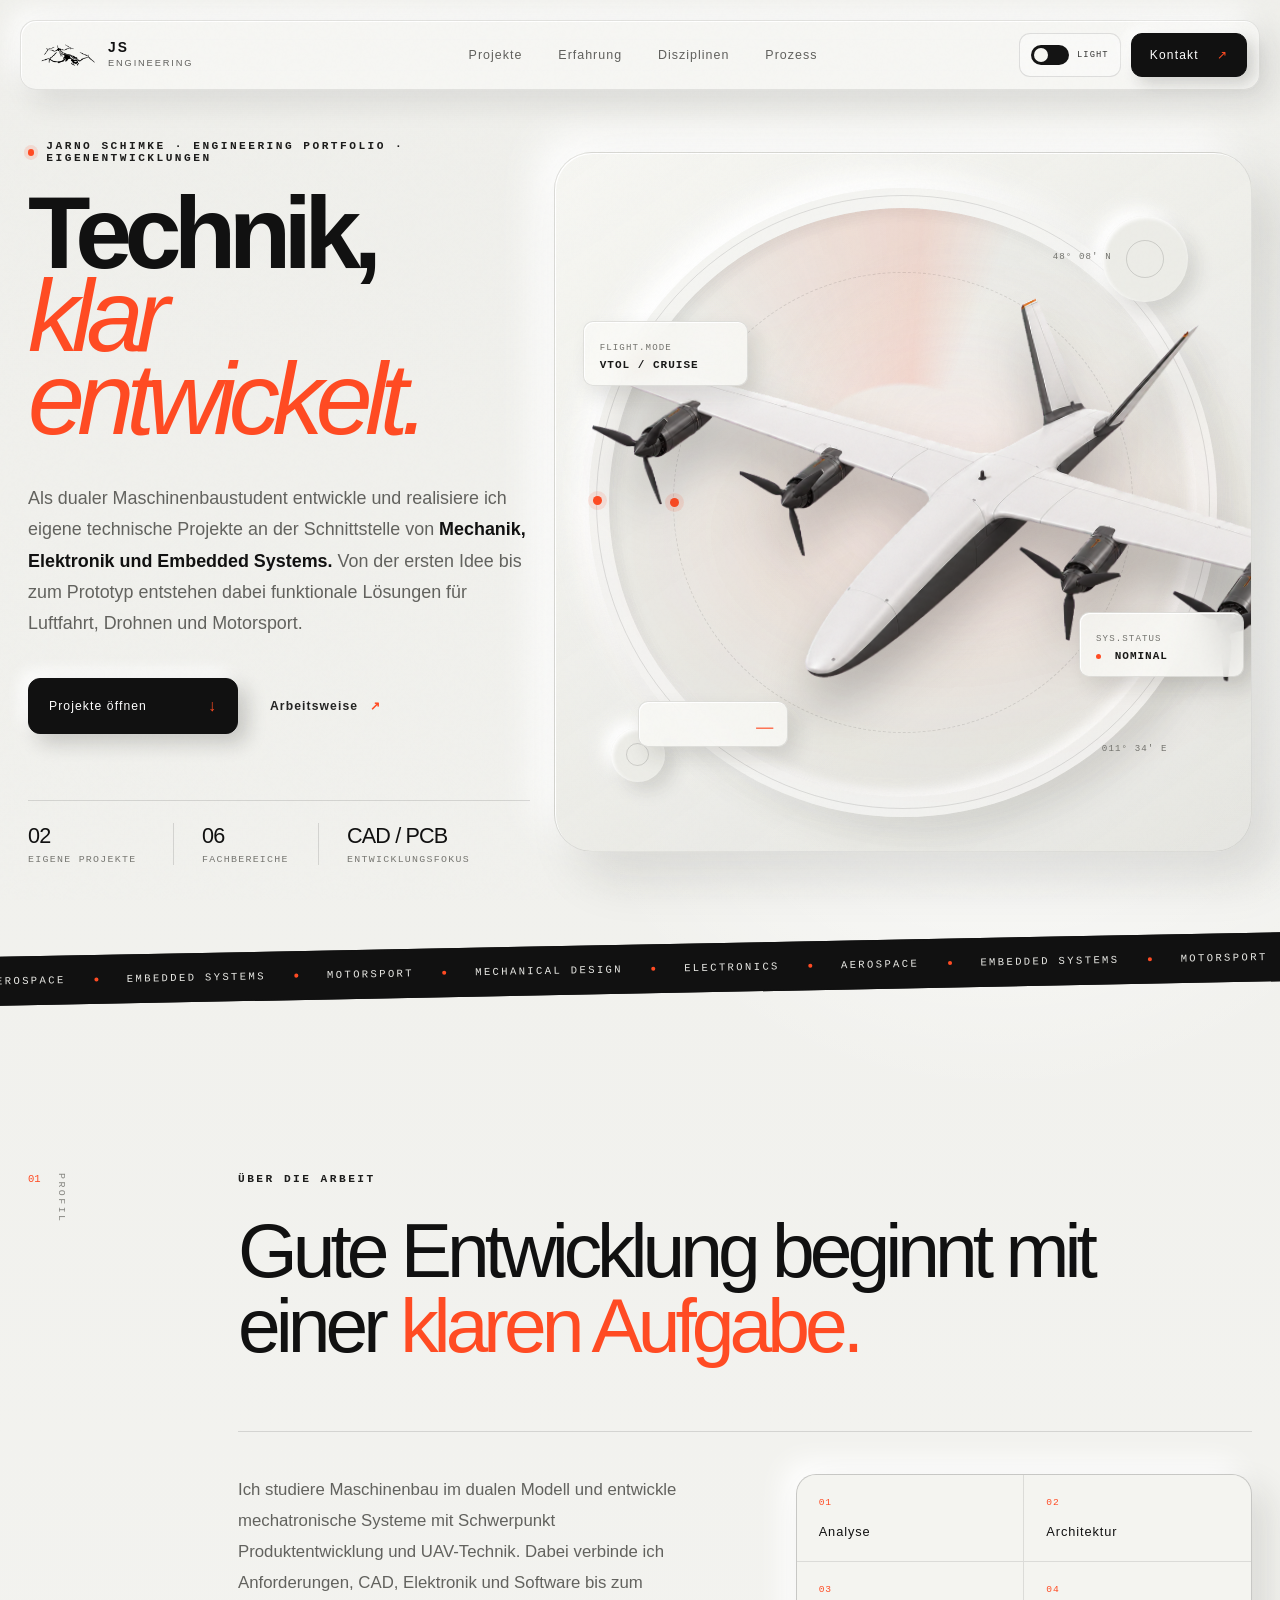
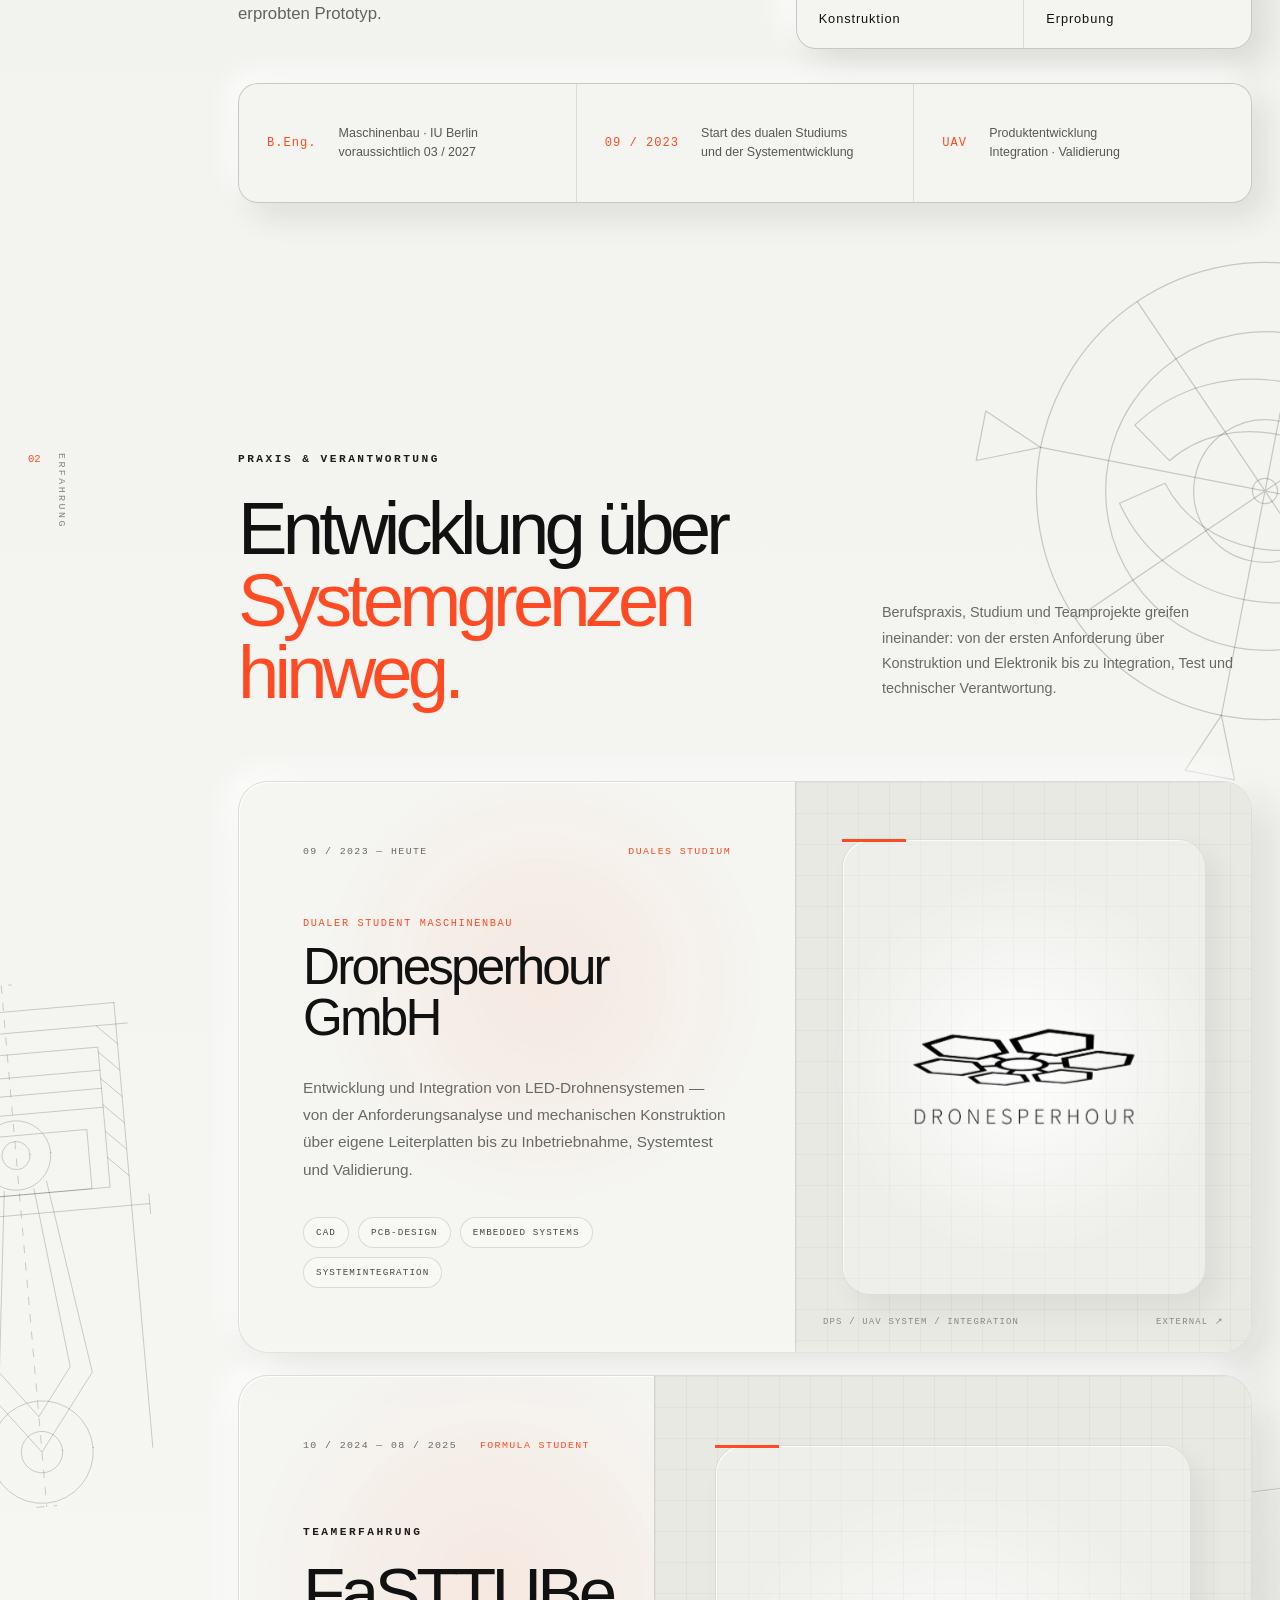
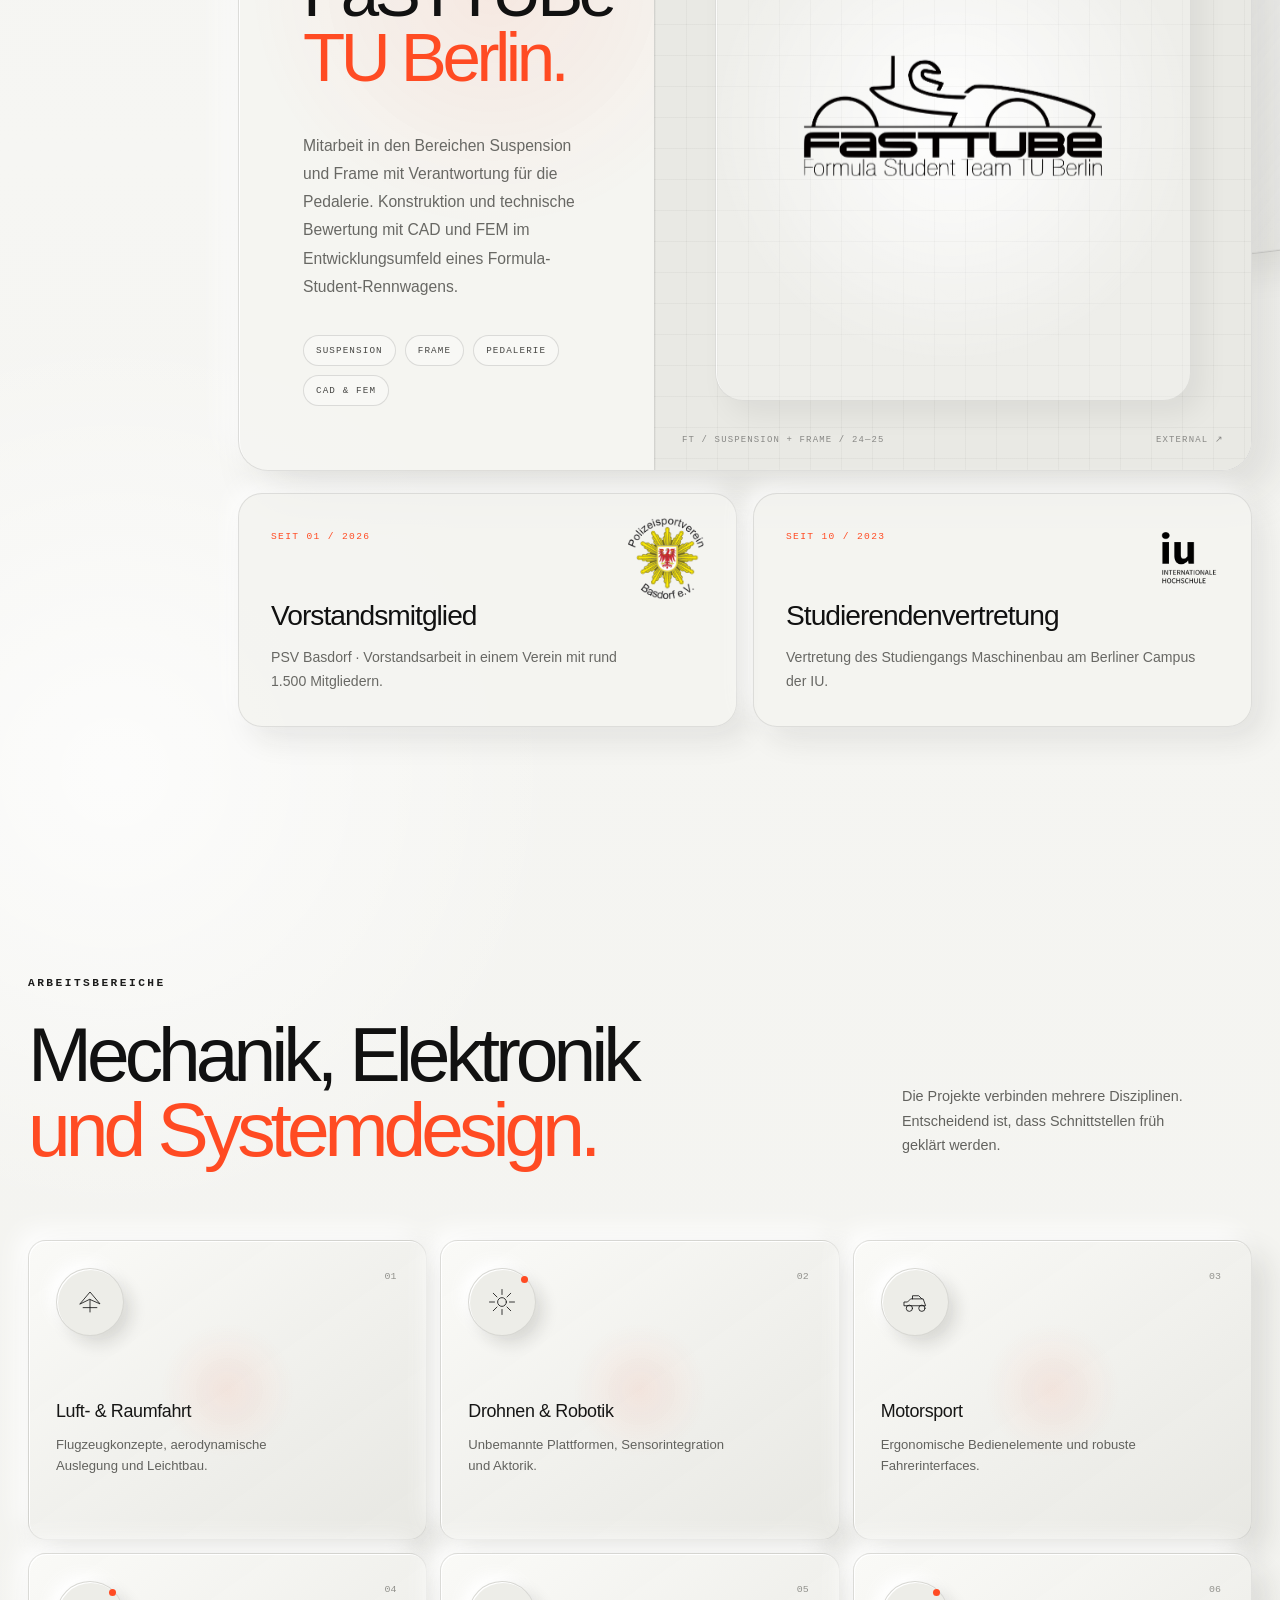
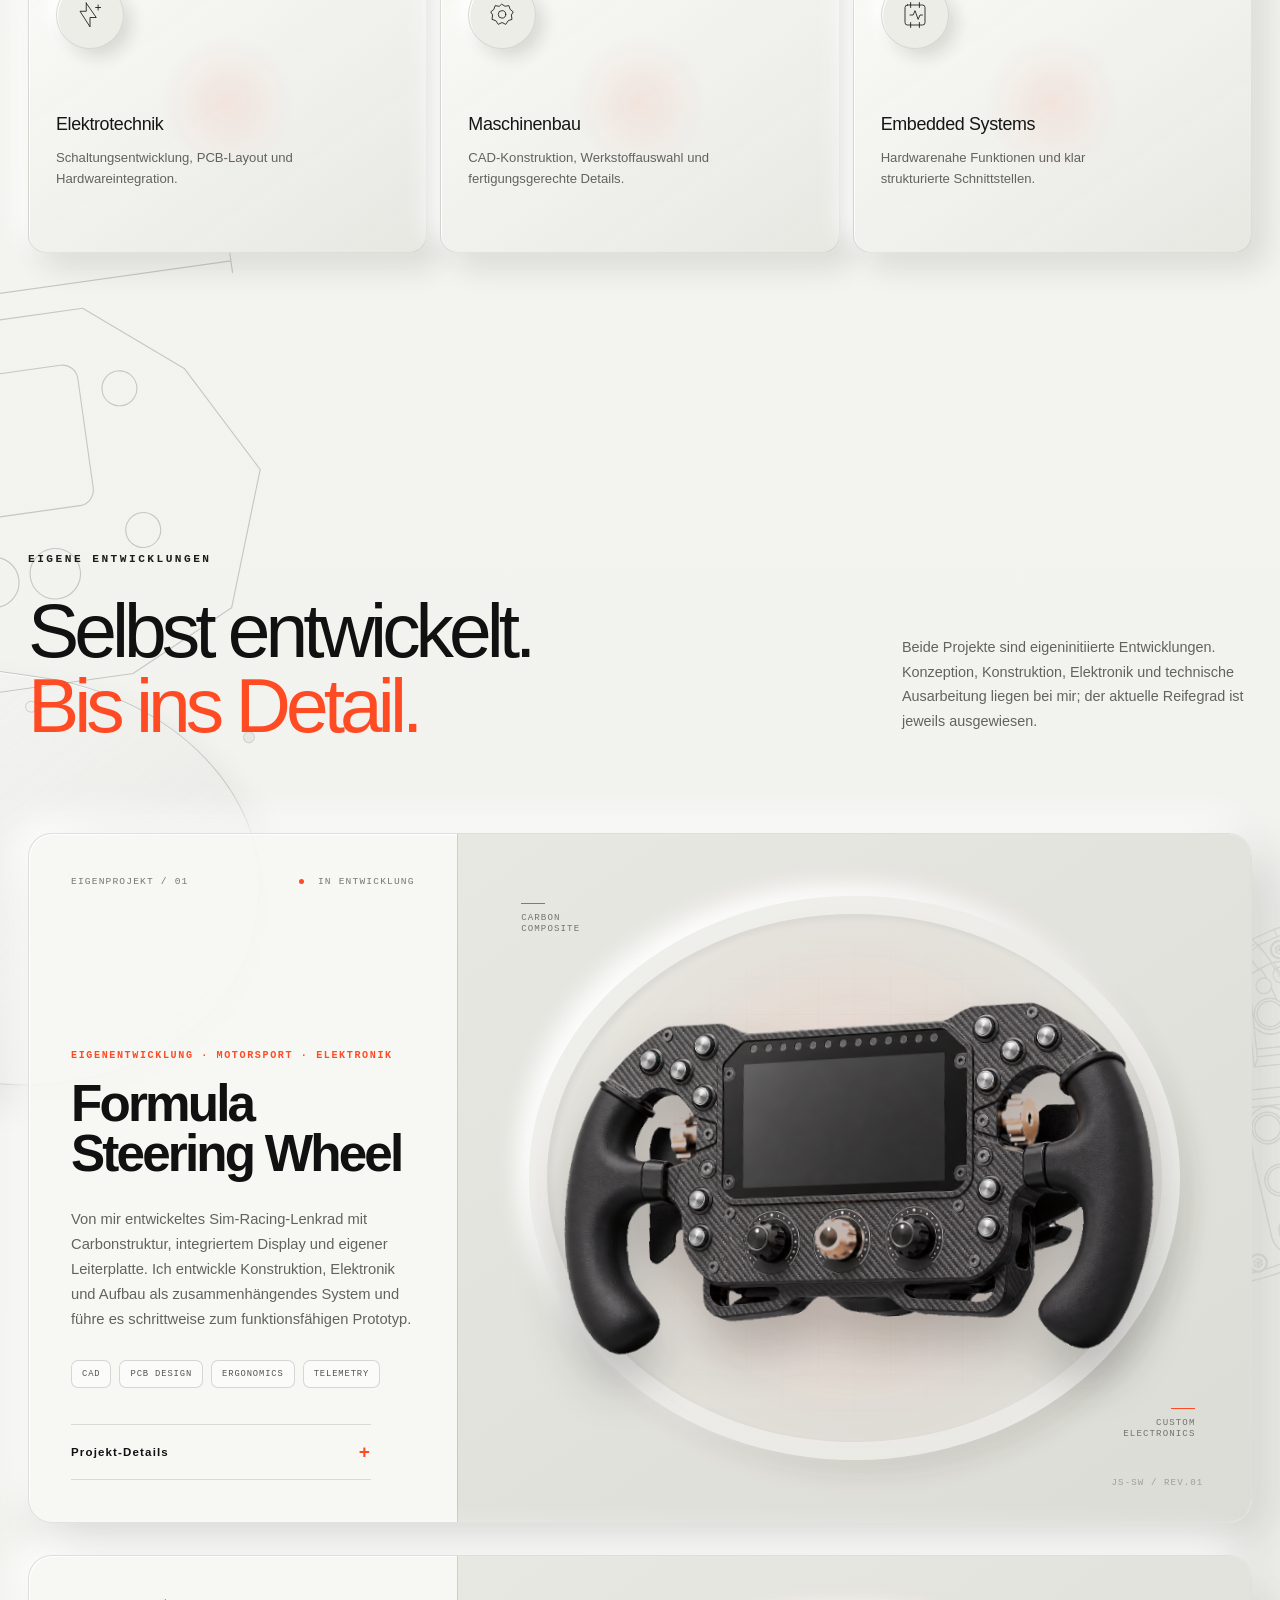
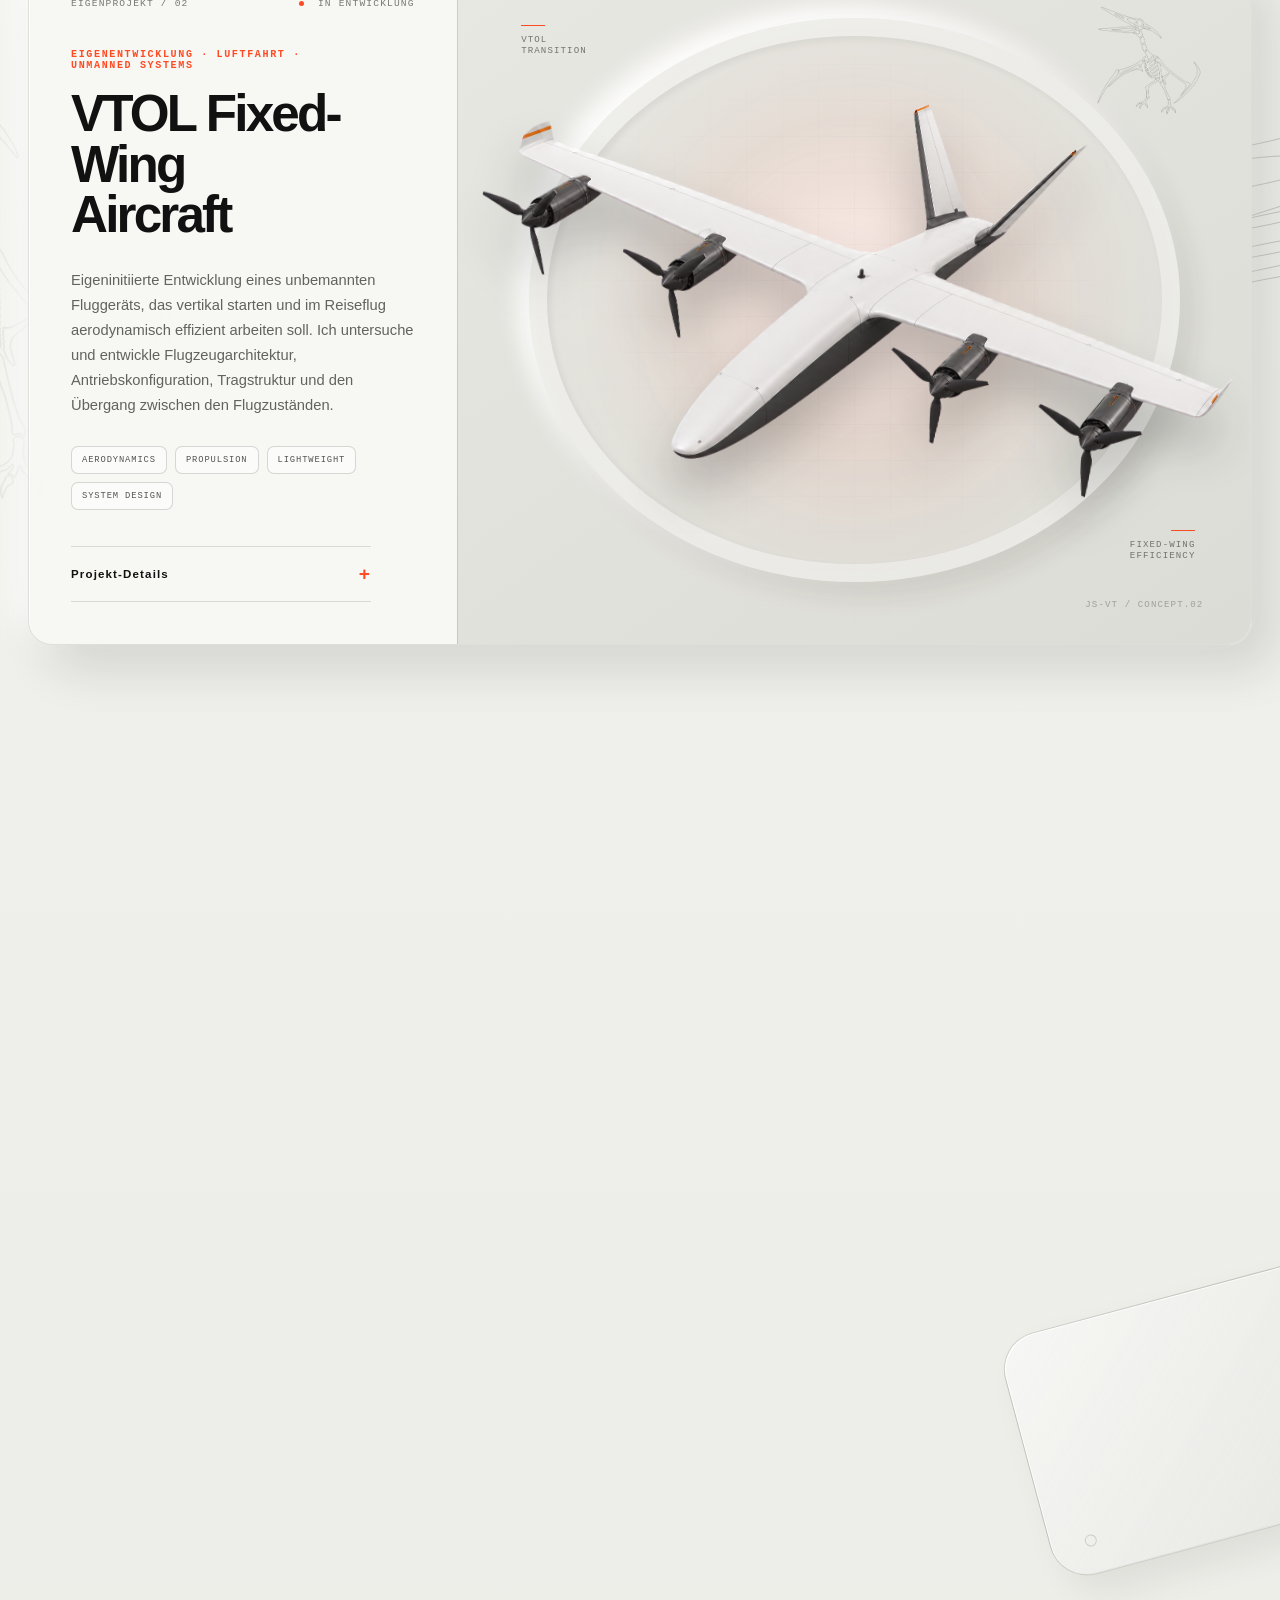
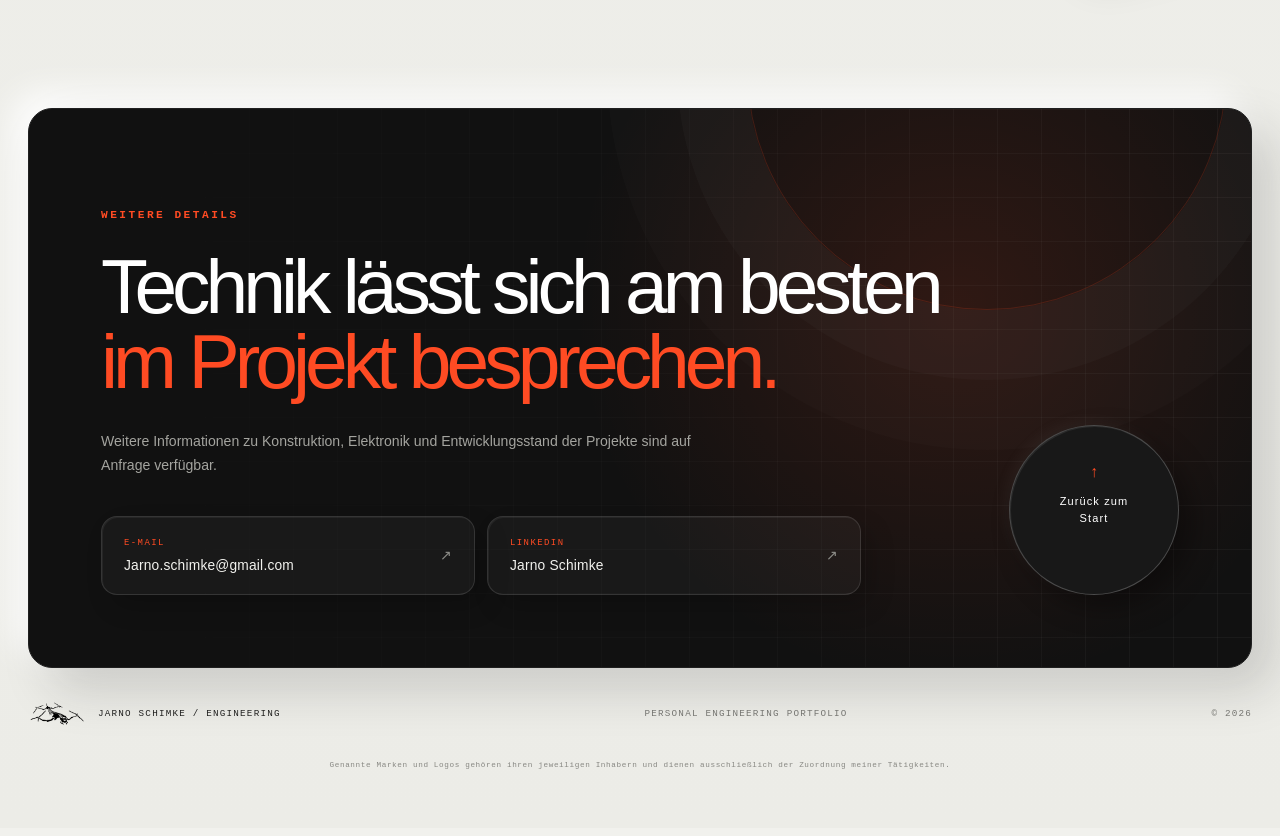
==== commit d116da6a: "Refine Simwheel gallery frames and layout" ====
--- a/index.html
+++ b/index.html
@@ -500,10 +500,21 @@
               <details class="project-renderings">
                 <summary>
                   <span>RENDERINGS</span>
-                  <small>03 ANSICHTEN</small>
+                  <small>04 ANSICHTEN</small>
                 </summary>
                 <div class="rendering-gallery">
-                  <figure>
+                  <figure data-view="front">
+                    <a href="assets/simwheel-render-front.png" aria-label="Simwheel-Frontansicht in voller Größe öffnen">
+                      <img
+                        src="assets/simwheel-render-front.png"
+                        alt="Simwheel-Rendering in Frontansicht"
+                        loading="lazy"
+                        decoding="async"
+                      >
+                    </a>
+                    <figcaption><span>01</span> FRONTANSICHT</figcaption>
+                  </figure>
+                  <figure data-view="perspective">
                     <a href="assets/simwheel-render-perspective.png" aria-label="Perspektivisches Simwheel-Rendering in voller Größe öffnen">
                       <img
                         src="assets/simwheel-render-perspective.png"
@@ -512,9 +523,9 @@
                         decoding="async"
                       >
                     </a>
-                    <figcaption>PERSPEKTIVE / 01</figcaption>
+                    <figcaption><span>02</span> PERSPEKTIVE</figcaption>
                   </figure>
-                  <figure>
+                  <figure data-view="three-quarter">
                     <a href="assets/simwheel-render-three-quarter.png" aria-label="Simwheel-Dreiviertelansicht in voller Größe öffnen">
                       <img
                         src="assets/simwheel-render-three-quarter.png"
@@ -523,18 +534,18 @@
                         decoding="async"
                       >
                     </a>
-                    <figcaption>DREIVIERTEL / 02</figcaption>
+                    <figcaption><span>03</span> DREIVIERTEL</figcaption>
                   </figure>
-                  <figure>
-                    <a href="assets/simwheel-render-front.png" aria-label="Simwheel-Frontansicht in voller Größe öffnen">
+                  <figure data-view="technical">
+                    <a href="assets/simwheel-render-technical.png" aria-label="Technische Simwheel-Ansicht in voller Größe öffnen">
                       <img
-                        src="assets/simwheel-render-front.png"
-                        alt="Simwheel-Rendering in Frontansicht"
+                        src="assets/simwheel-render-technical.png"
+                        alt="Transparente technische Linienansicht des Simwheels"
                         loading="lazy"
                         decoding="async"
                       >
                     </a>
-                    <figcaption>FRONT / 03</figcaption>
+                    <figcaption><span>04</span> TECHNISCHE ANSICHT</figcaption>
                   </figure>
                 </div>
               </details>
--- a/styles.css
+++ b/styles.css
@@ -915,7 +915,7 @@
 }
 
 .project-details.open {
-  max-height: 2400px;
+  max-height: 3200px;
   opacity: 1;
 }
 
@@ -986,55 +986,115 @@
 .rendering-gallery {
   display: grid;
   grid-template-columns: repeat(2, minmax(0, 1fr));
-  gap: 10px;
-  padding: 2px 0 16px;
+  gap: 14px 12px;
+  padding: 4px 0 18px;
 }
 
 .rendering-gallery figure {
+  display: grid;
+  align-content: start;
   min-width: 0;
   margin: 0;
 }
 
-.rendering-gallery figure:first-child {
-  grid-column: 1 / -1;
-}
-
 .rendering-gallery a {
+  position: relative;
   display: grid;
+  min-width: 0;
+  aspect-ratio: 1.48 / 1;
+  place-items: center;
   overflow: hidden;
-  border: 1px solid rgba(20, 20, 20, 0.12);
-  border-radius: 10px;
-  background: #deded8;
+  padding: 9px;
+  border: 1px solid rgba(20, 20, 20, 0.18);
+  border-radius: 14px;
+  background:
+    linear-gradient(rgba(20, 20, 20, 0.045) 1px, transparent 1px),
+    linear-gradient(90deg, rgba(20, 20, 20, 0.045) 1px, transparent 1px),
+    #deded8;
+  background-size: 18px 18px, 18px 18px, auto;
+  box-shadow:
+    6px 6px 13px rgba(28, 28, 26, 0.14),
+    -4px -4px 10px rgba(255, 255, 255, 0.72),
+    inset 0 0 0 5px rgba(255, 255, 255, 0.28),
+    inset 0 0 0 6px rgba(20, 20, 20, 0.08);
+}
+
+.rendering-gallery a::before,
+.rendering-gallery a::after {
+  position: absolute;
+  z-index: 2;
+  width: 16px;
+  height: 16px;
+  content: "";
+  pointer-events: none;
+}
+
+.rendering-gallery a::before {
+  top: 7px;
+  left: 7px;
+  border-top: 1px solid rgba(20, 20, 20, 0.38);
+  border-left: 1px solid rgba(20, 20, 20, 0.38);
+}
+
+.rendering-gallery a::after {
+  right: 7px;
+  bottom: 7px;
+  border-right: 1px solid rgba(20, 20, 20, 0.38);
+  border-bottom: 1px solid rgba(20, 20, 20, 0.38);
 }
 
 .rendering-gallery img {
   display: block;
   width: 100%;
-  aspect-ratio: 1.55 / 1;
+  height: 100%;
   object-fit: contain;
   mix-blend-mode: multiply;
   transition: transform 0.4s var(--ease);
 }
 
+.rendering-gallery figure[data-view="technical"] img {
+  width: 92%;
+  height: 92%;
+}
+
 .rendering-gallery a:hover img {
   transform: scale(1.025);
 }
 
 .rendering-gallery figcaption {
-  margin-top: 6px;
+  display: flex;
+  align-items: center;
+  justify-content: space-between;
+  gap: 10px;
+  margin-top: 8px;
   color: #7f8d98;
   font-family: Consolas, monospace;
   font-size: 0.5rem;
   letter-spacing: 0.1em;
 }
 
+.rendering-gallery figcaption span {
+  margin: 0;
+  color: var(--orange);
+  font-size: inherit;
+}
+
 html[data-theme="dark"] .project-renderings {
   border-color: rgba(255, 255, 255, 0.12);
 }
 
 html[data-theme="dark"] .rendering-gallery a {
   border-color: rgba(255, 255, 255, 0.12);
-  background: #cfcfca;
+  background:
+    linear-gradient(rgba(20, 20, 20, 0.05) 1px, transparent 1px),
+    linear-gradient(90deg, rgba(20, 20, 20, 0.05) 1px, transparent 1px),
+    #cfcfca;
+  background-size: 18px 18px, 18px 18px, auto;
+  box-shadow:
+    7px 7px 15px rgba(0, 0, 0, 0.34),
+    -4px -4px 11px rgba(60, 60, 56, 0.16),
+    inset 0 0 0 5px rgba(255, 255, 255, 0.18),
+    inset 0 0 0 6px rgba(20, 20, 20, 0.14);
 }
 
 .publication-links {
@@ -1708,6 +1768,14 @@
   .project-content {
     min-height: 630px;
     padding: 25px;
+  }
+
+  .rendering-gallery {
+    grid-template-columns: 1fr;
+  }
+
+  .rendering-gallery a {
+    aspect-ratio: 1.58 / 1;
   }
 
   .project-type {
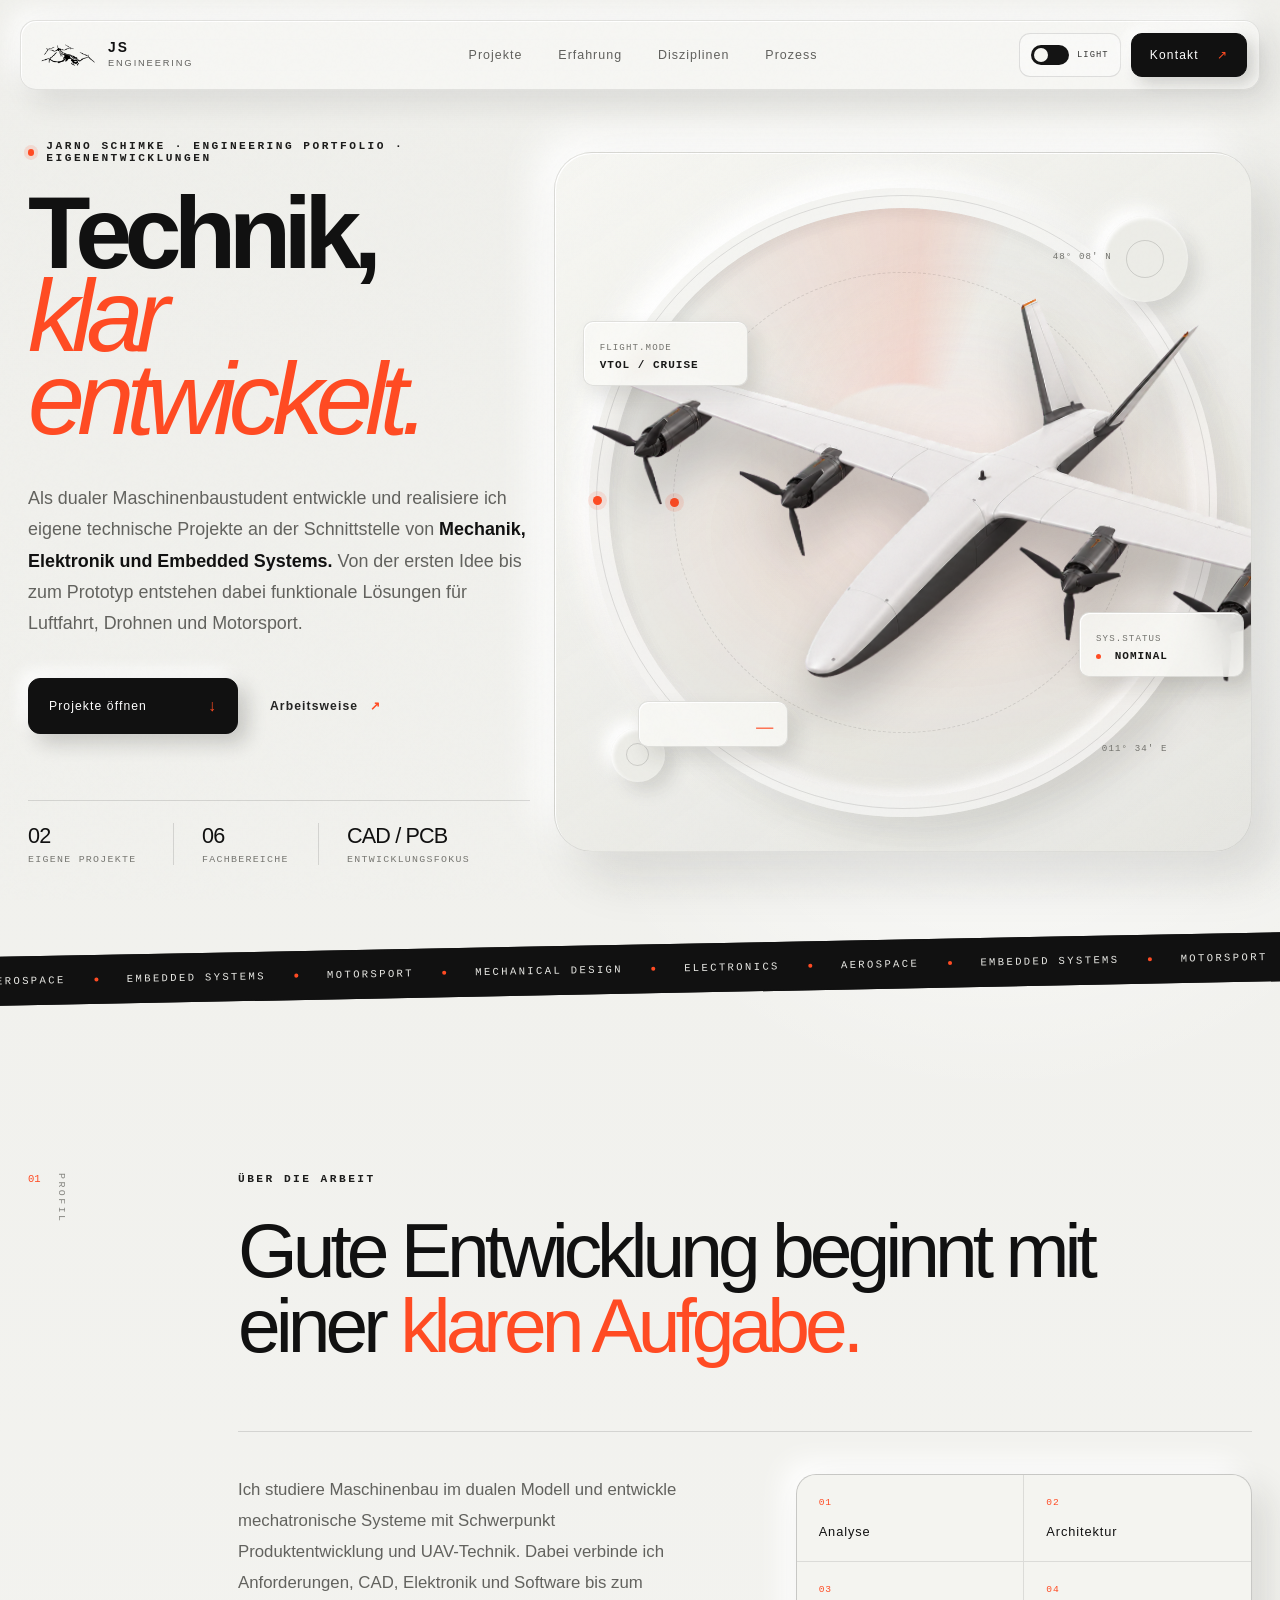
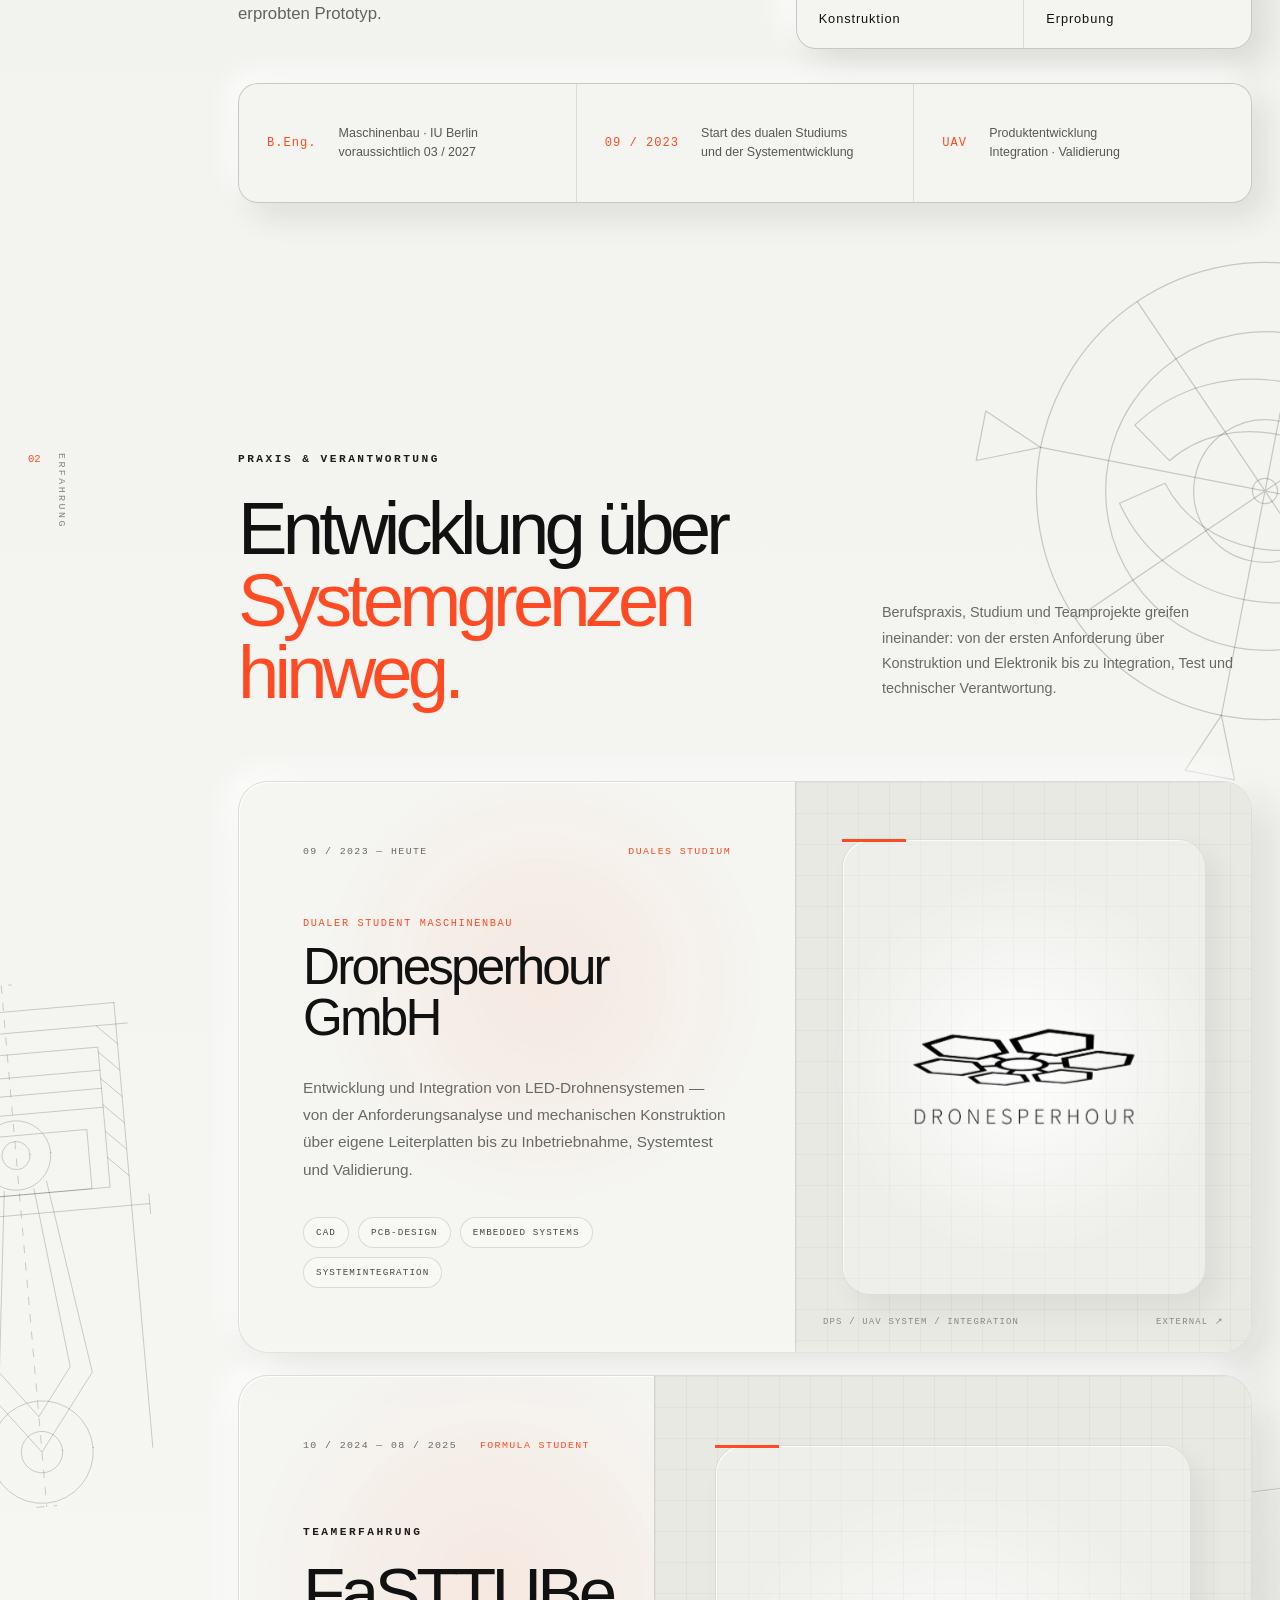
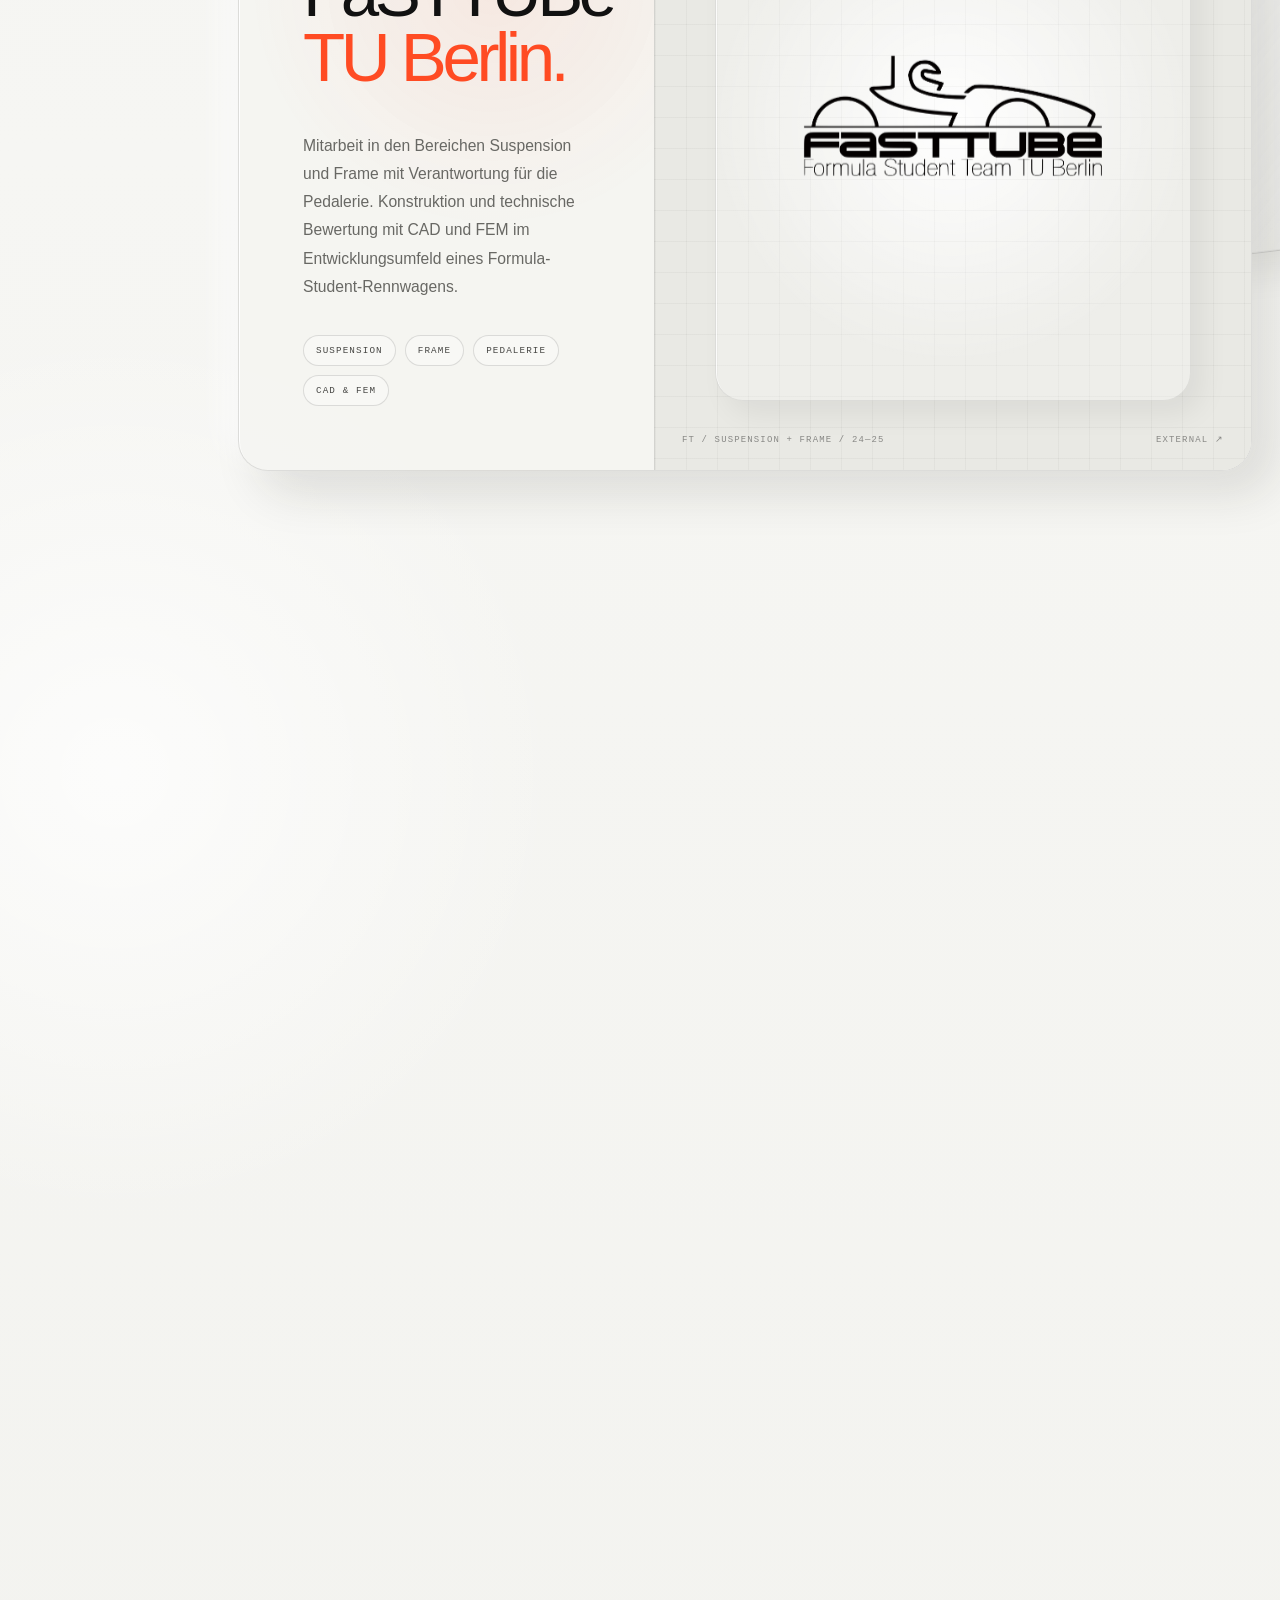
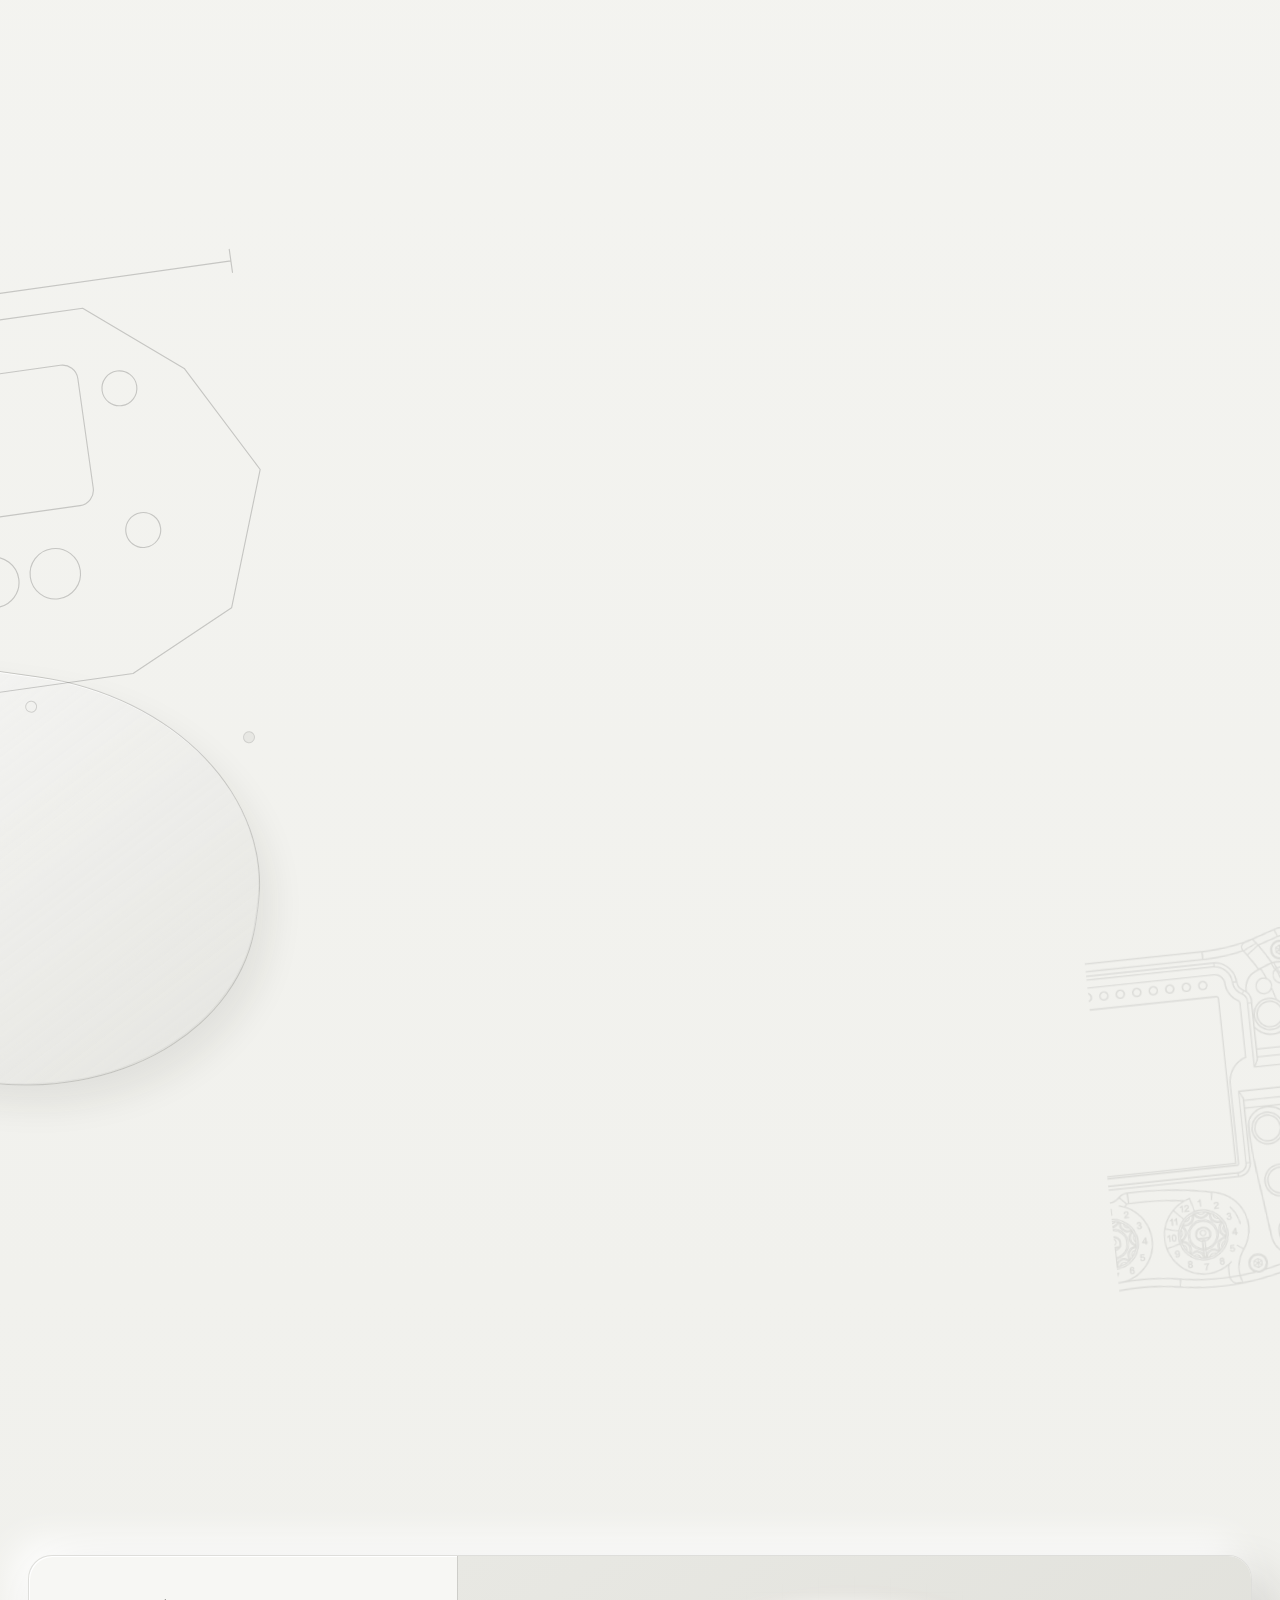
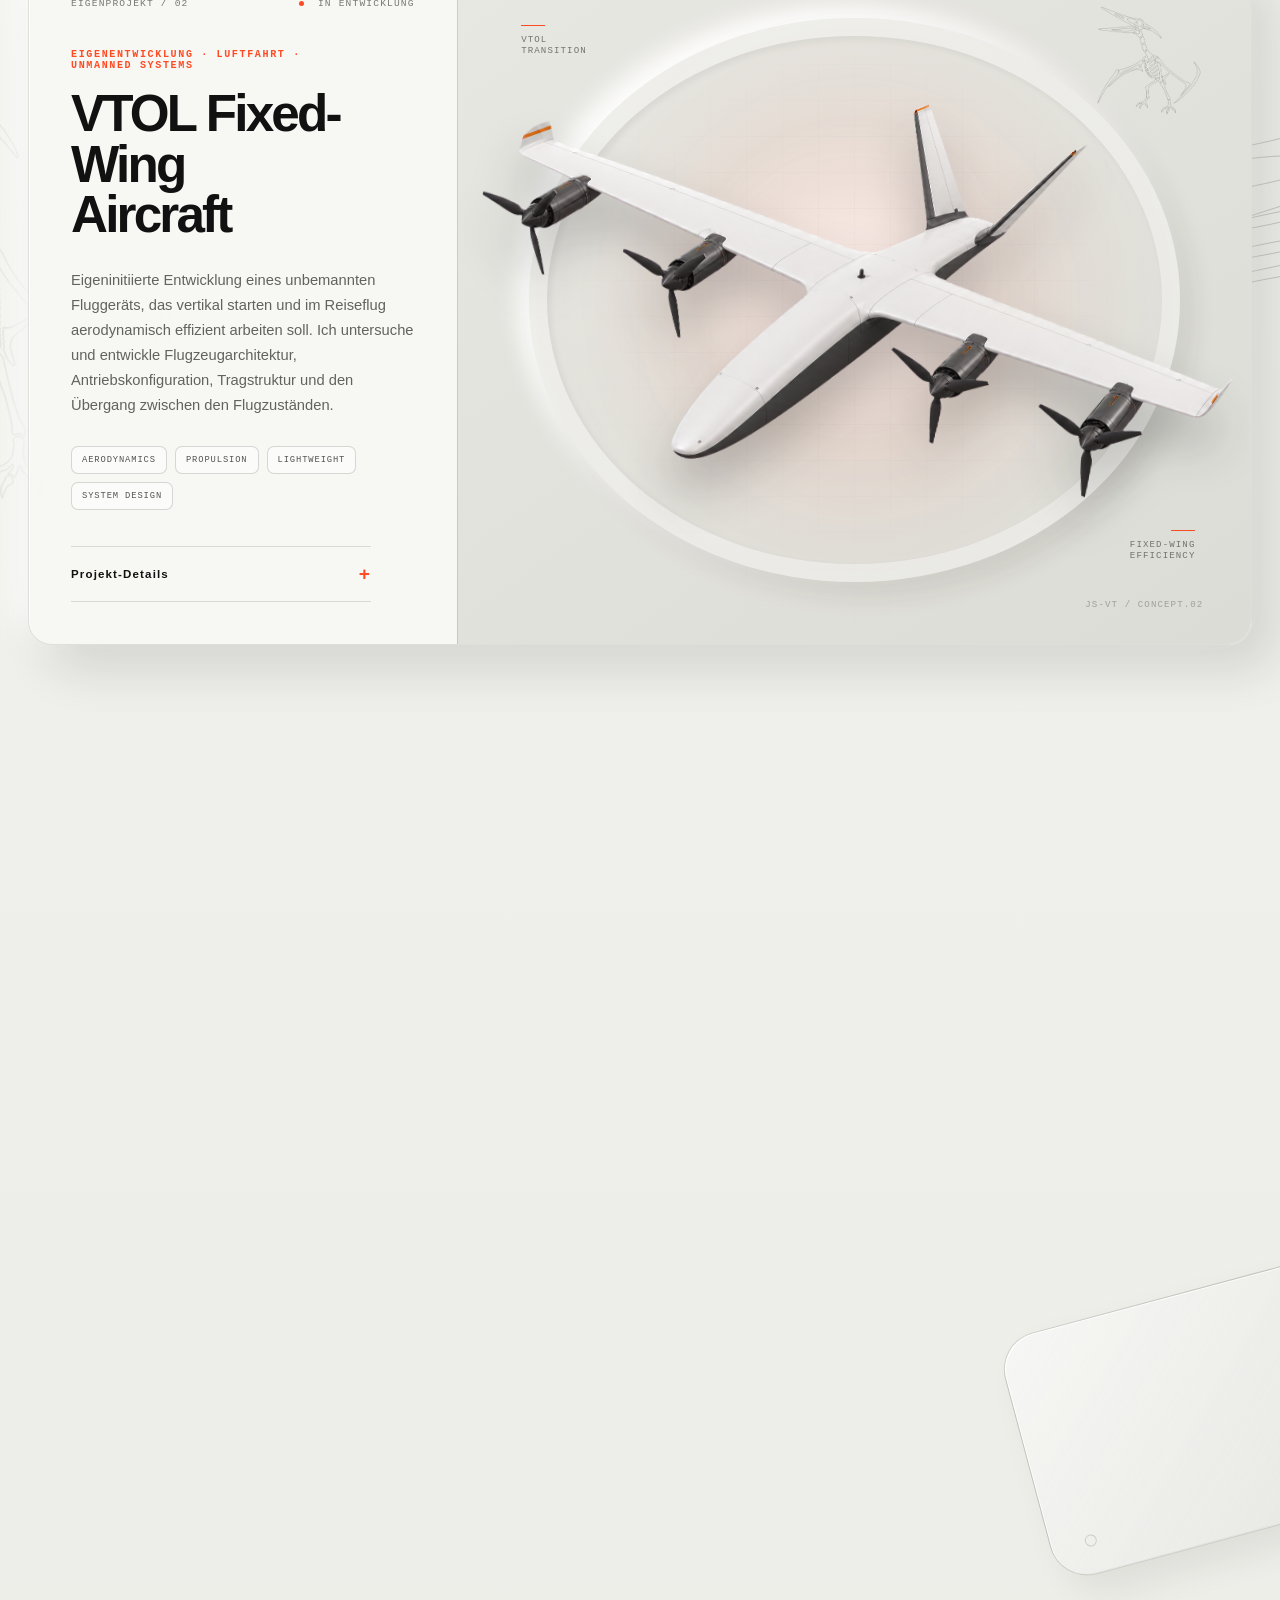
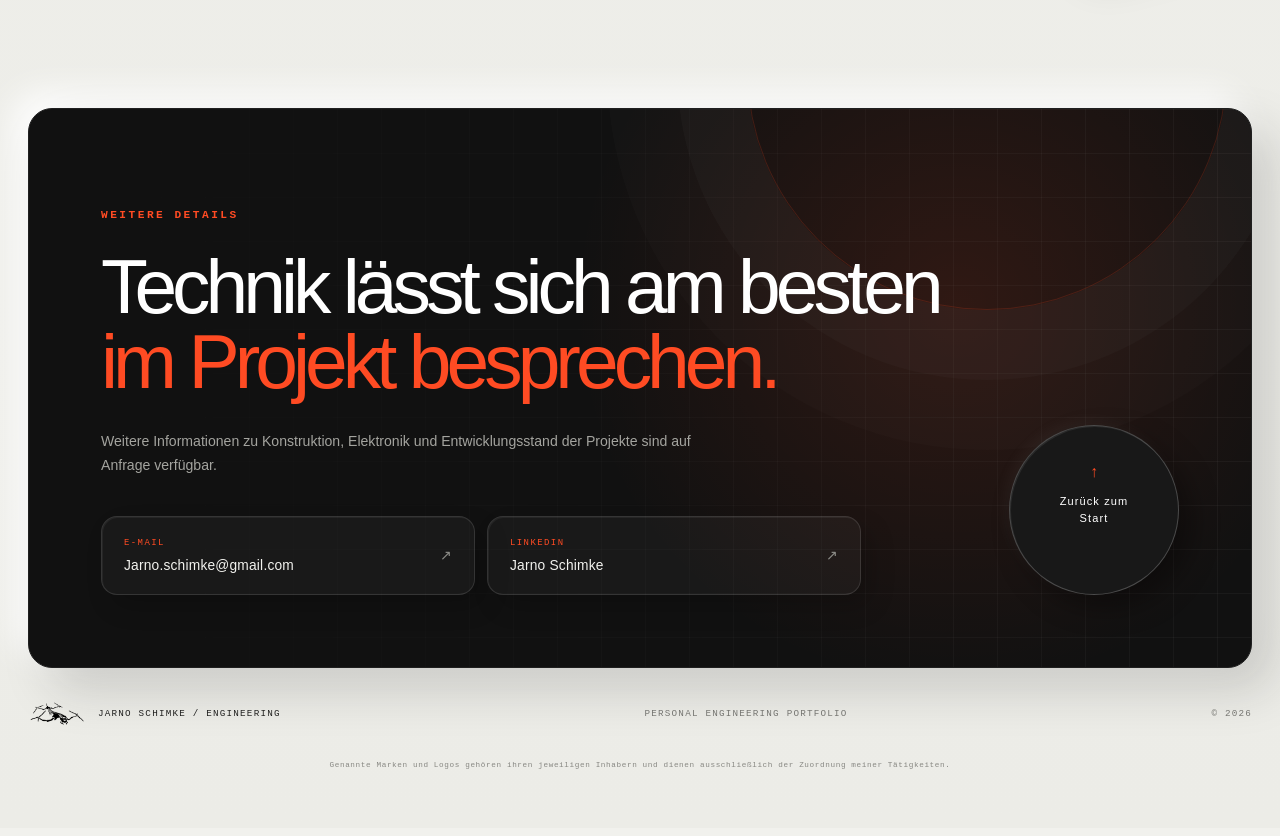
==== commit 778f3590: "Open Simwheel renderings with project details" ====
--- a/index.html
+++ b/index.html
@@ -497,7 +497,7 @@
                 <span>EIGENE LEISTUNG</span>
                 <p>Systemkonzept, Gehäusekonstruktion, PCB-Integration, Display und Anordnung der Bedienelemente.</p>
               </div>
-              <details class="project-renderings">
+              <details class="project-renderings" open>
                 <summary>
                   <span>RENDERINGS</span>
                   <small>04 ANSICHTEN</small>
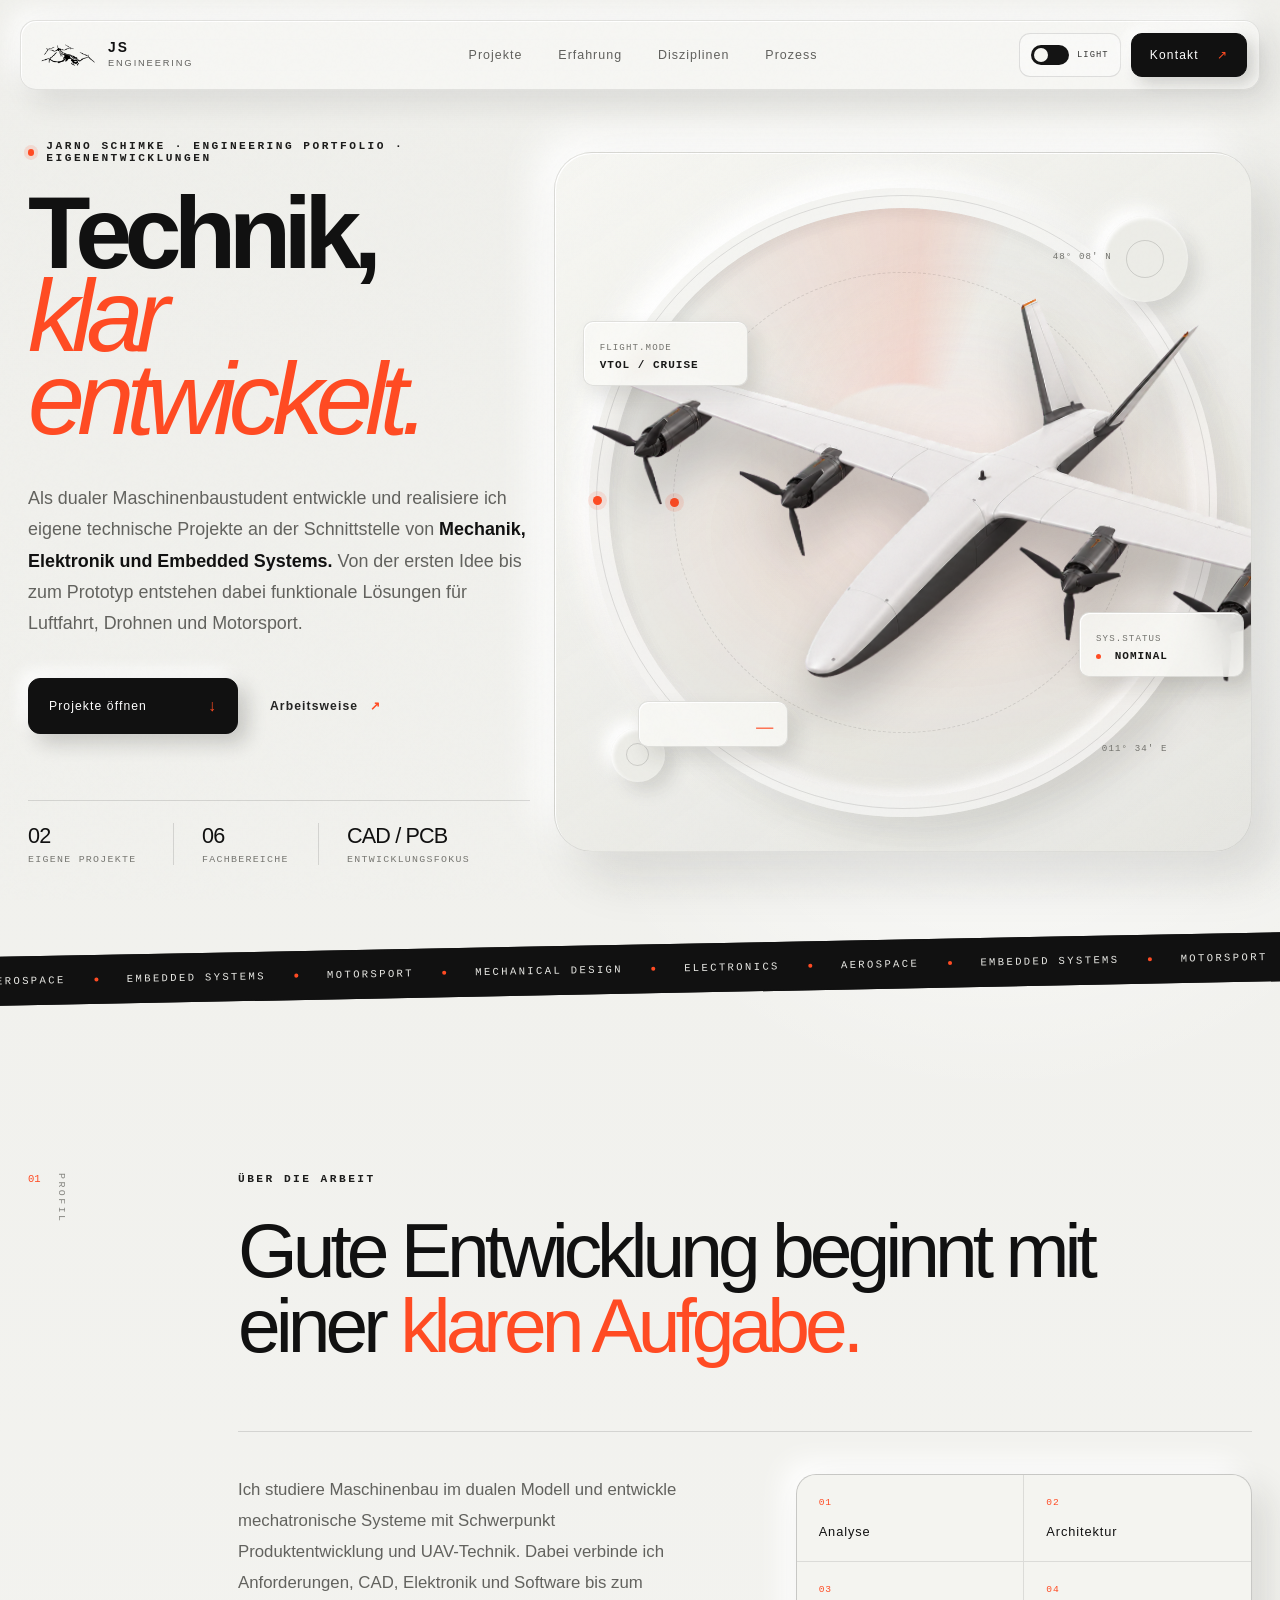
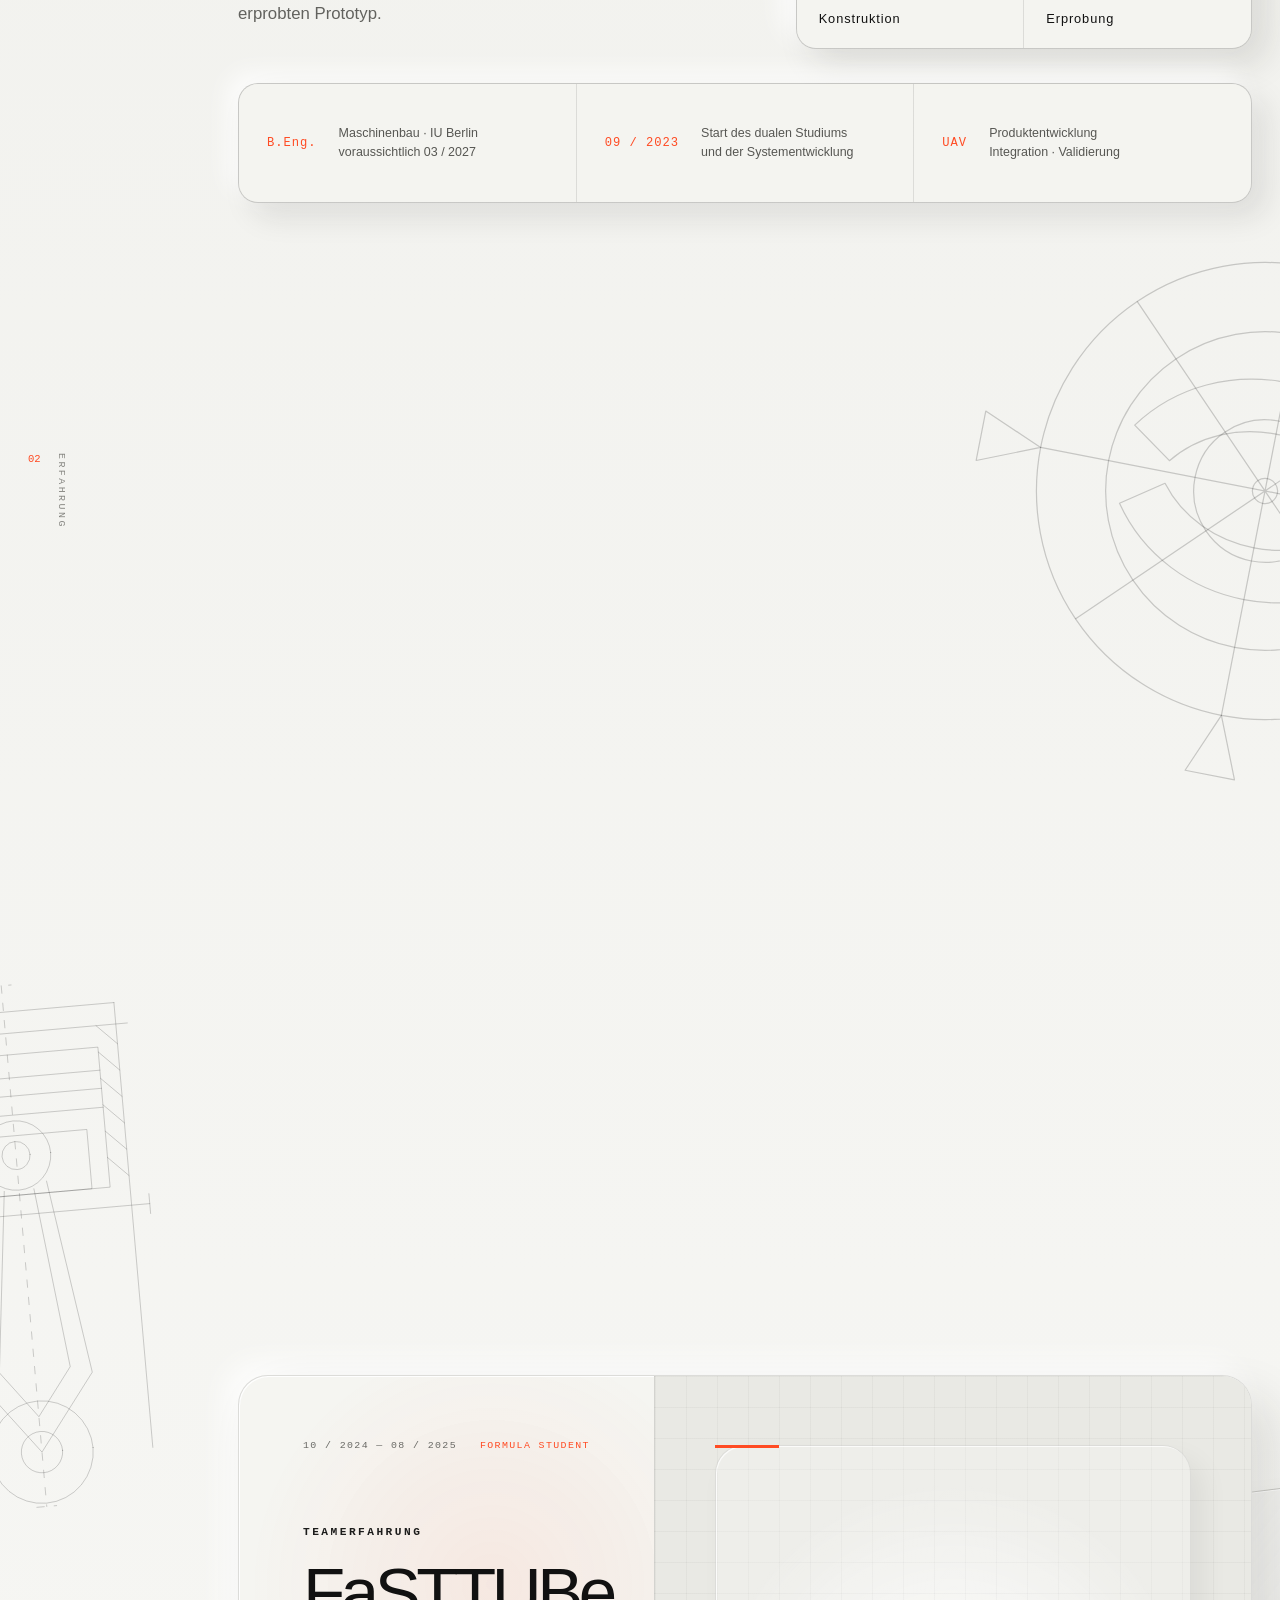
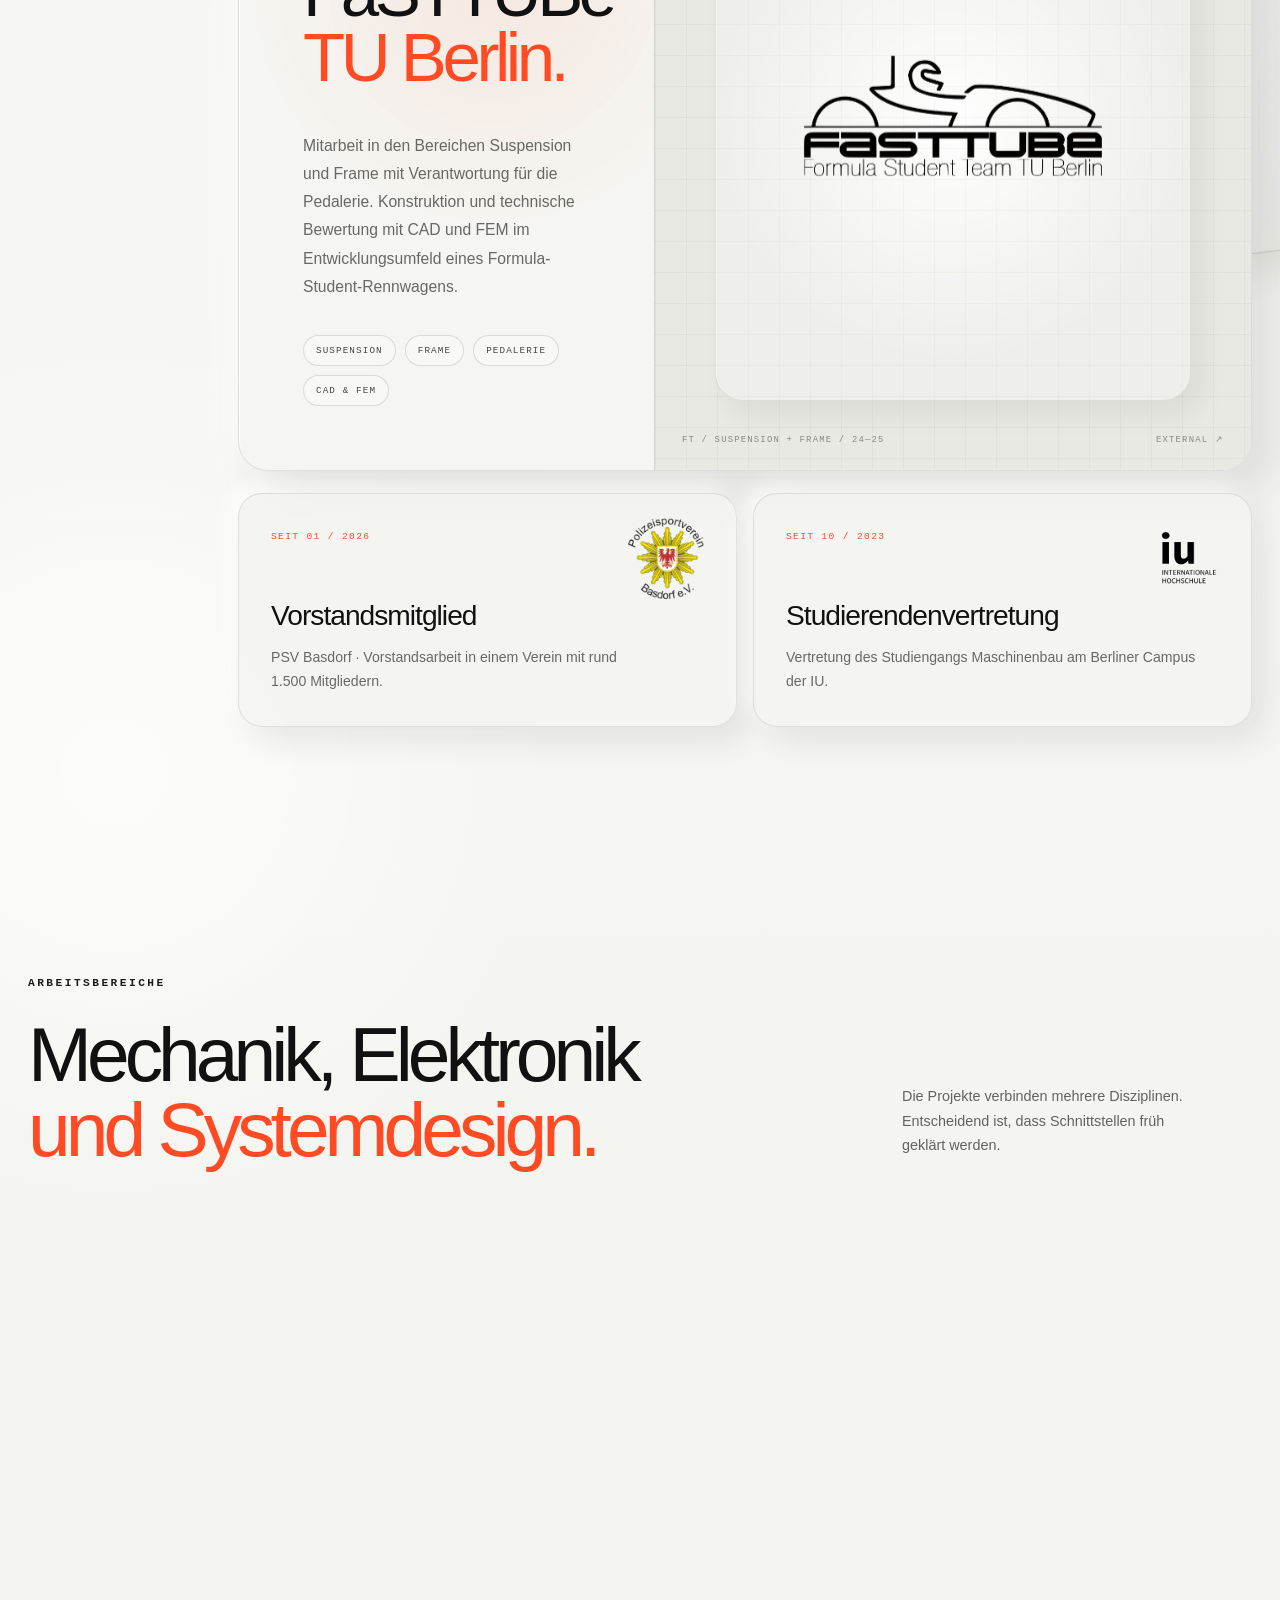
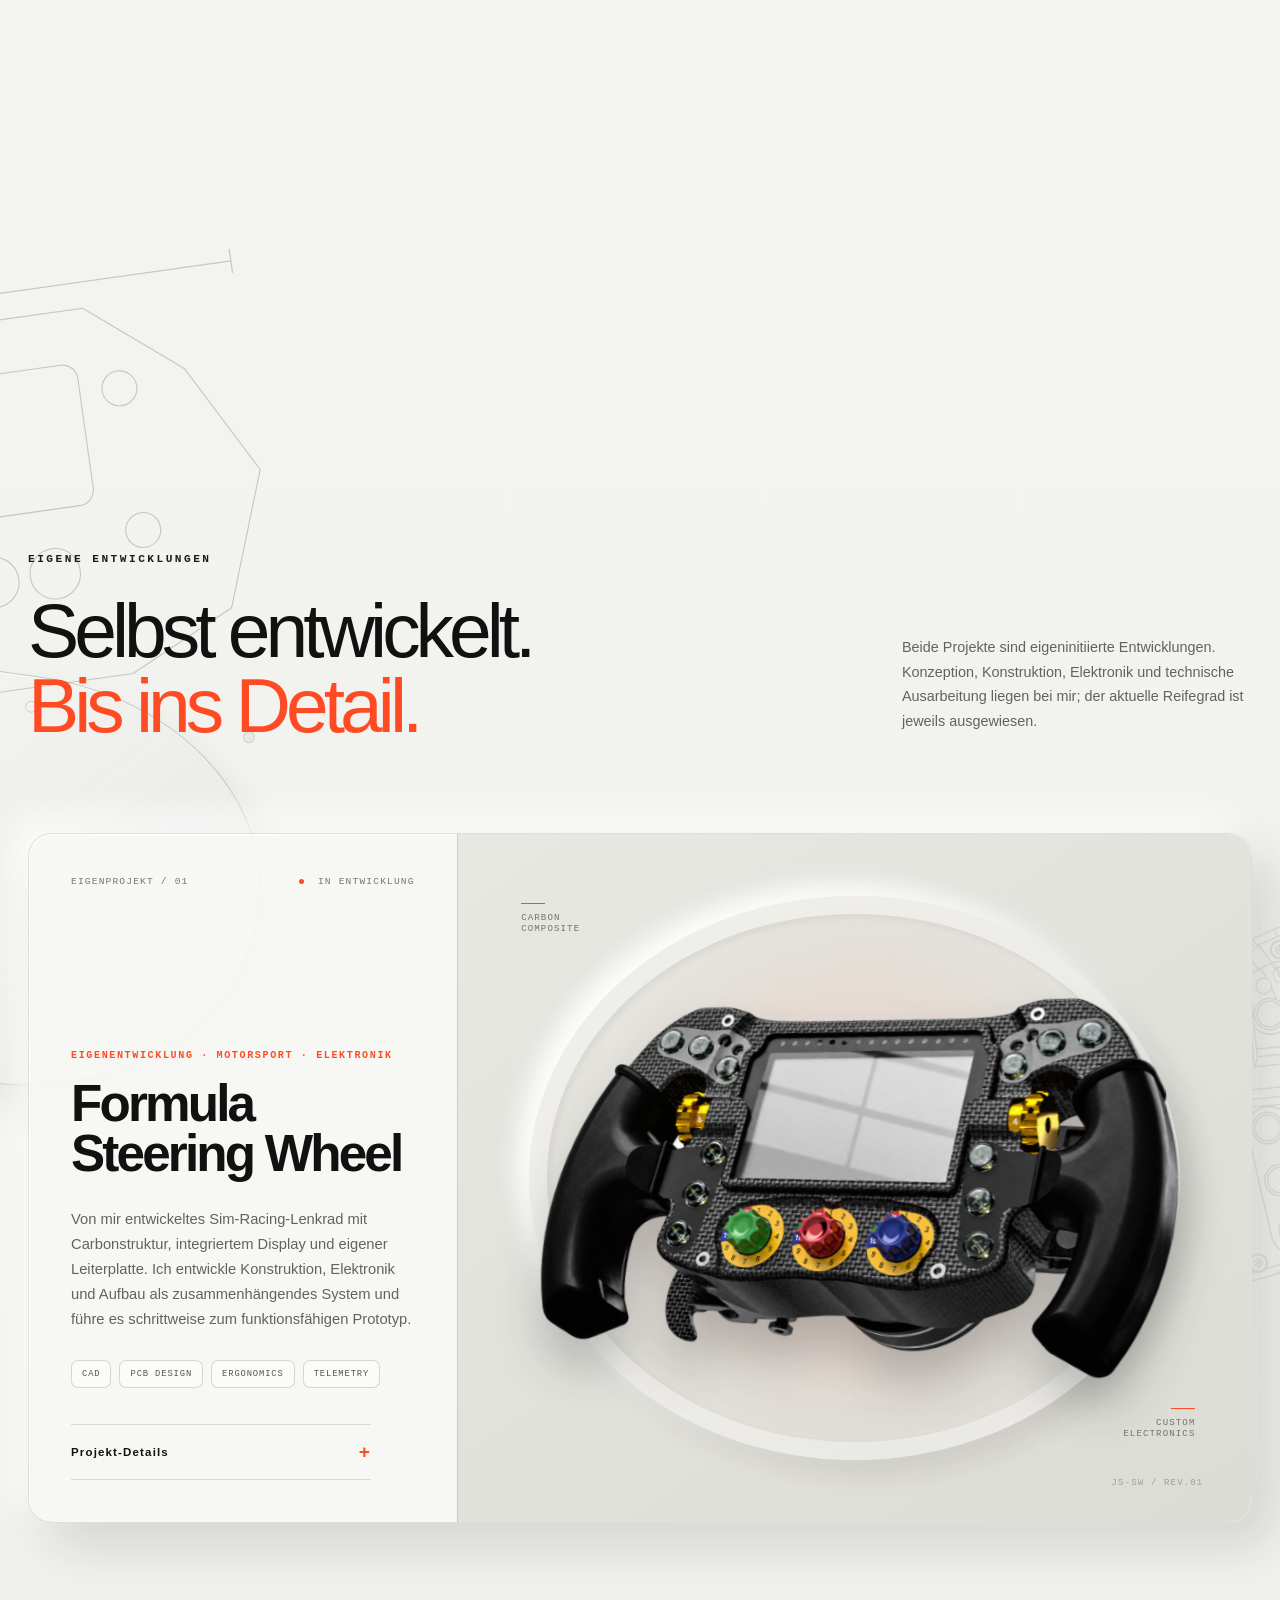
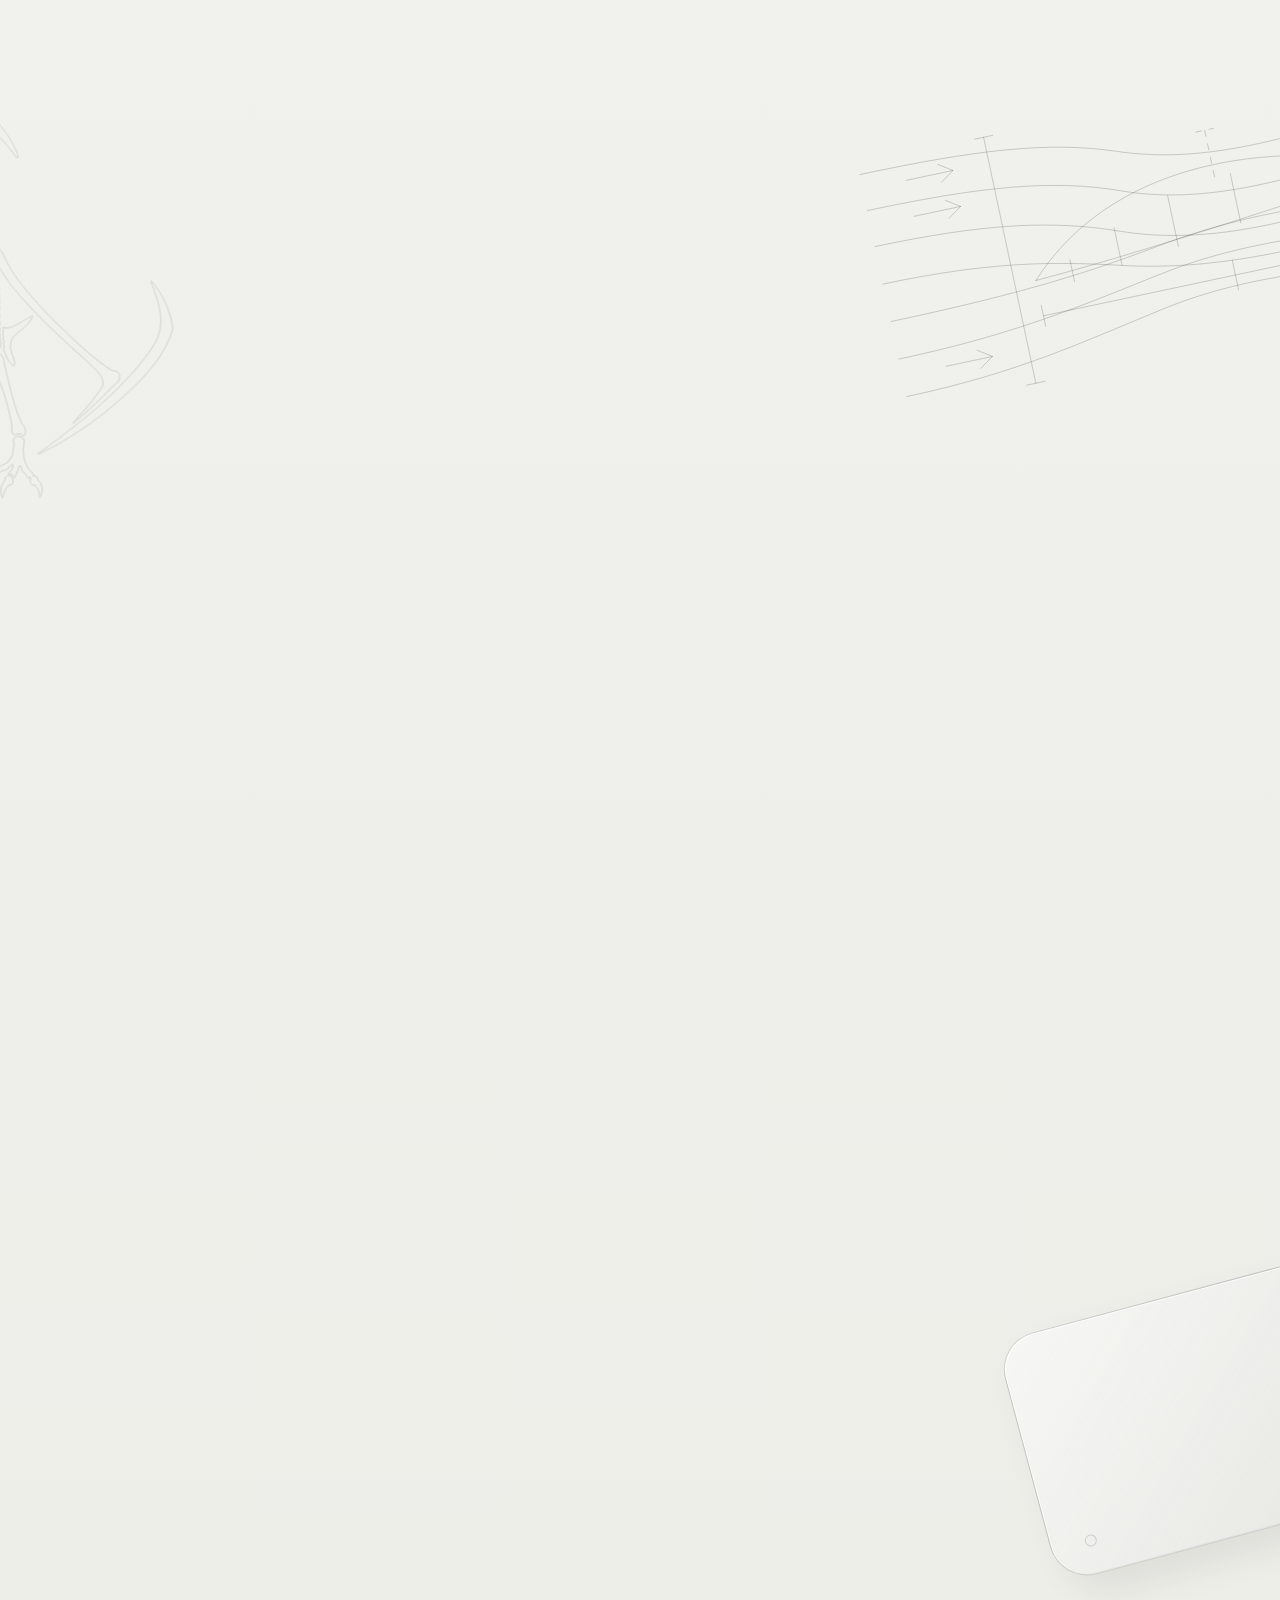
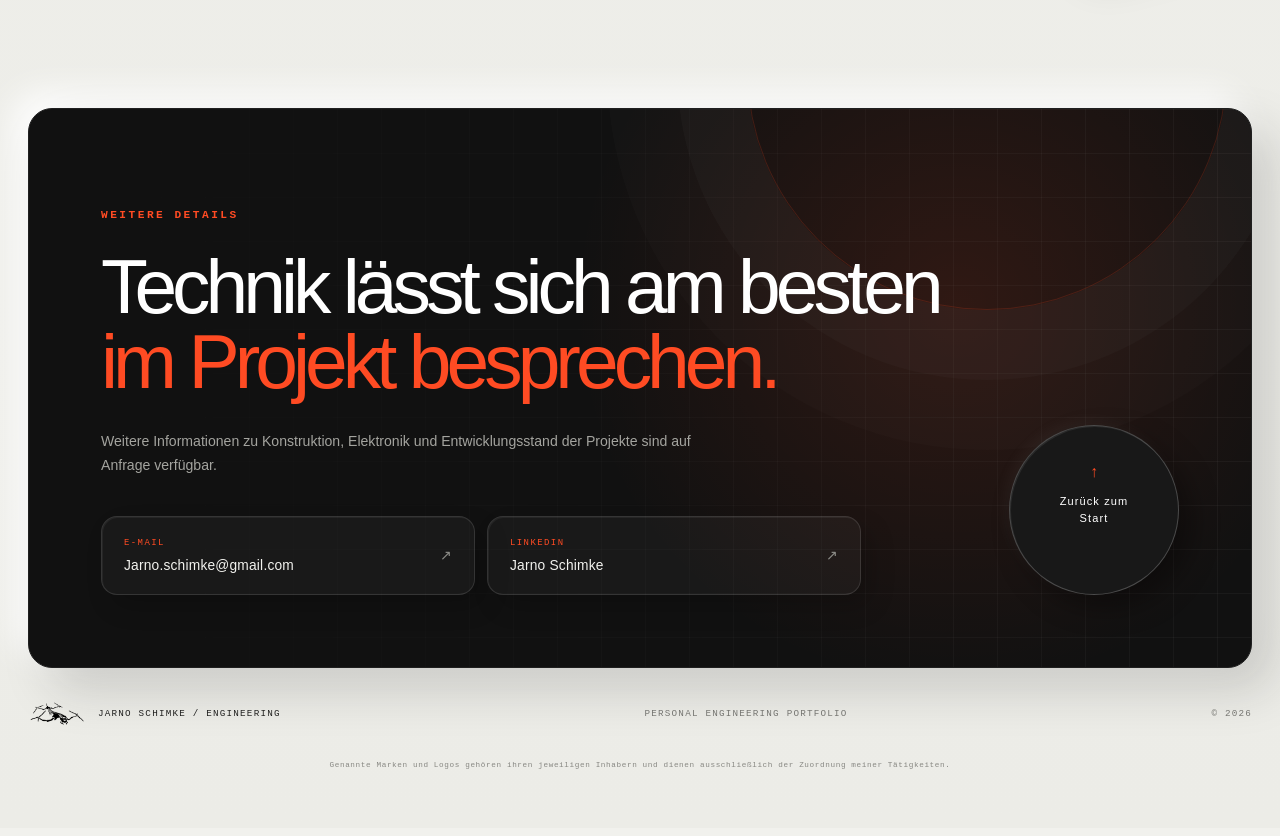
==== commit f104d4f9: "Use transparent three-quarter Simwheel hero" ====
--- a/index.html
+++ b/index.html
@@ -555,7 +555,10 @@
           <div class="project-media" data-tilt>
             <div class="project-gridlines"></div>
             <div class="media-glow"></div>
-            <img src="assets/simwheel-v2.png" alt="Überarbeitete 3D-Visualisierung eines Formula-Sim-Racing-Lenkrads">
+            <img
+              src="assets/simwheel-main-three-quarter.png"
+              alt="Freigestellte Dreiviertelansicht des selbst entwickelten Formula-Sim-Racing-Lenkrads"
+            >
             <span class="media-label label-a">CARBON<br>COMPOSITE</span>
             <span class="media-label label-b">CUSTOM<br>ELECTRONICS</span>
             <span class="media-code">JS-SW / REV.01</span>
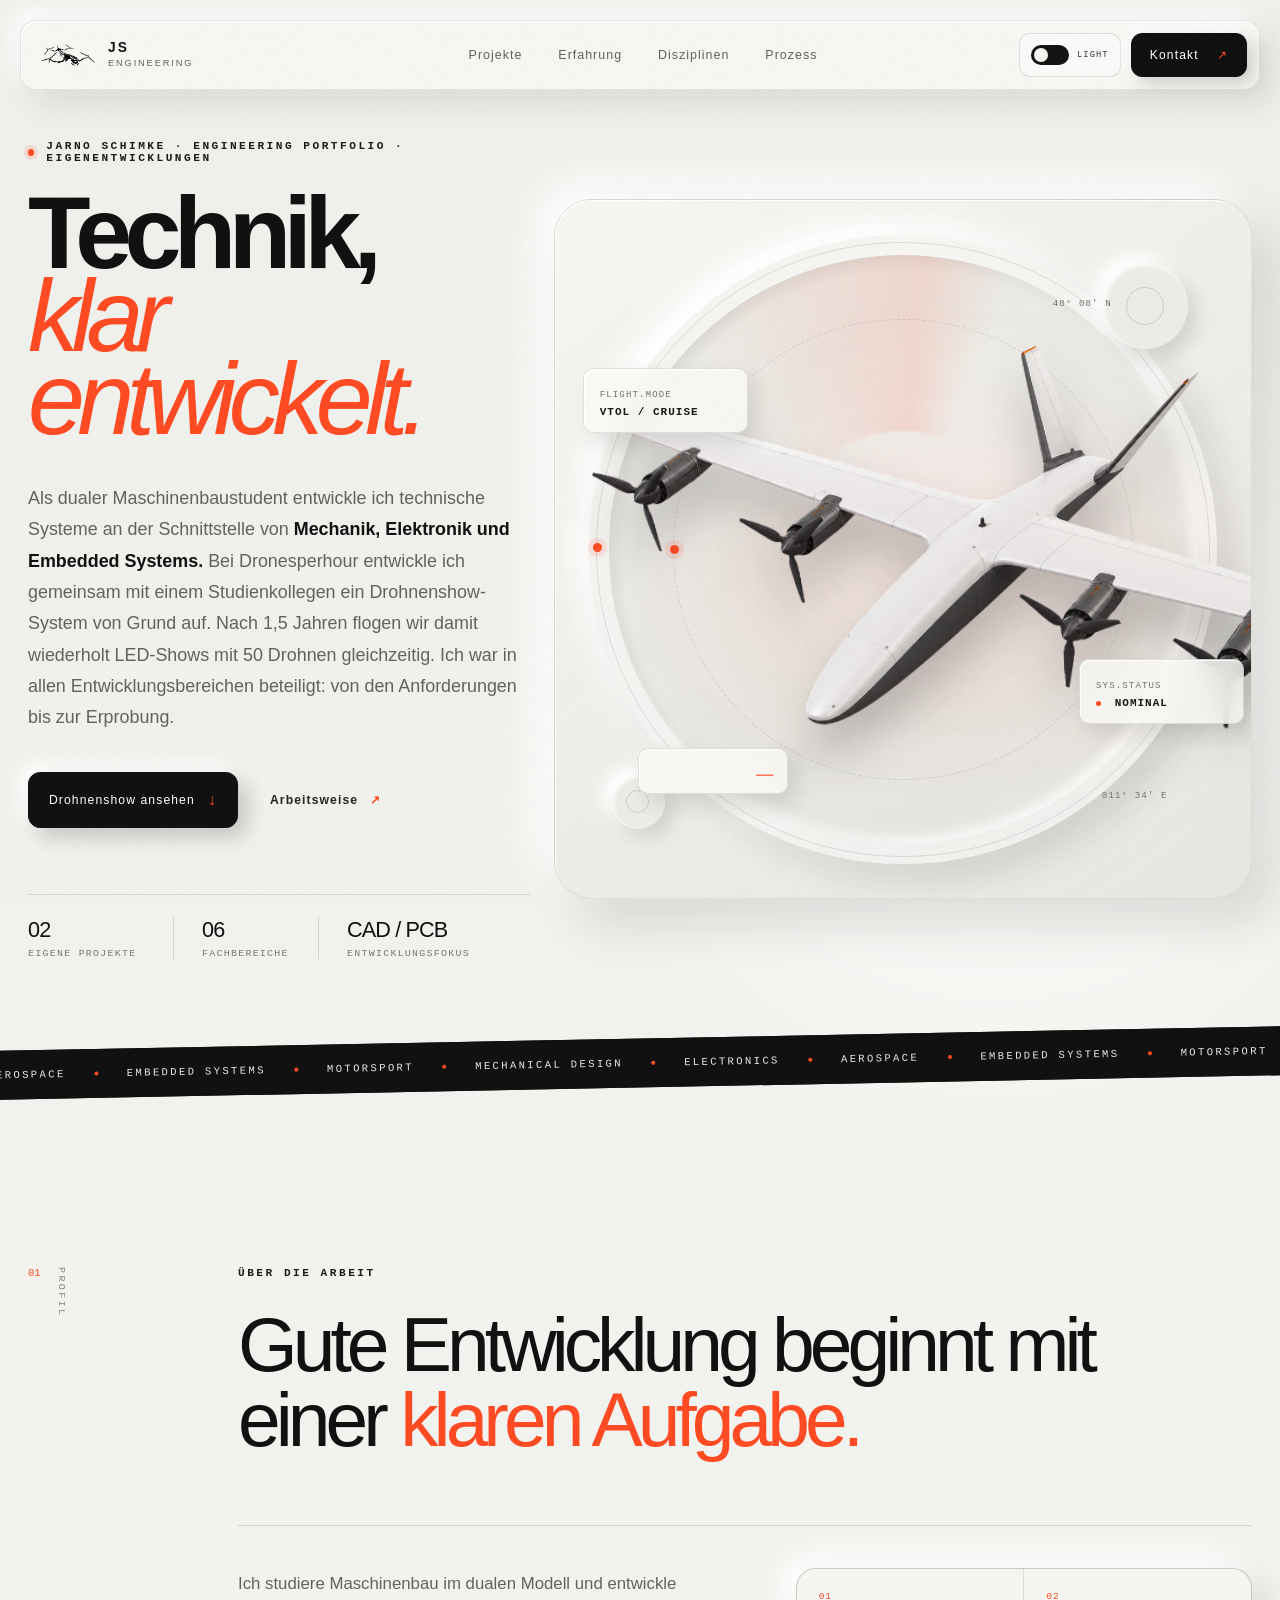
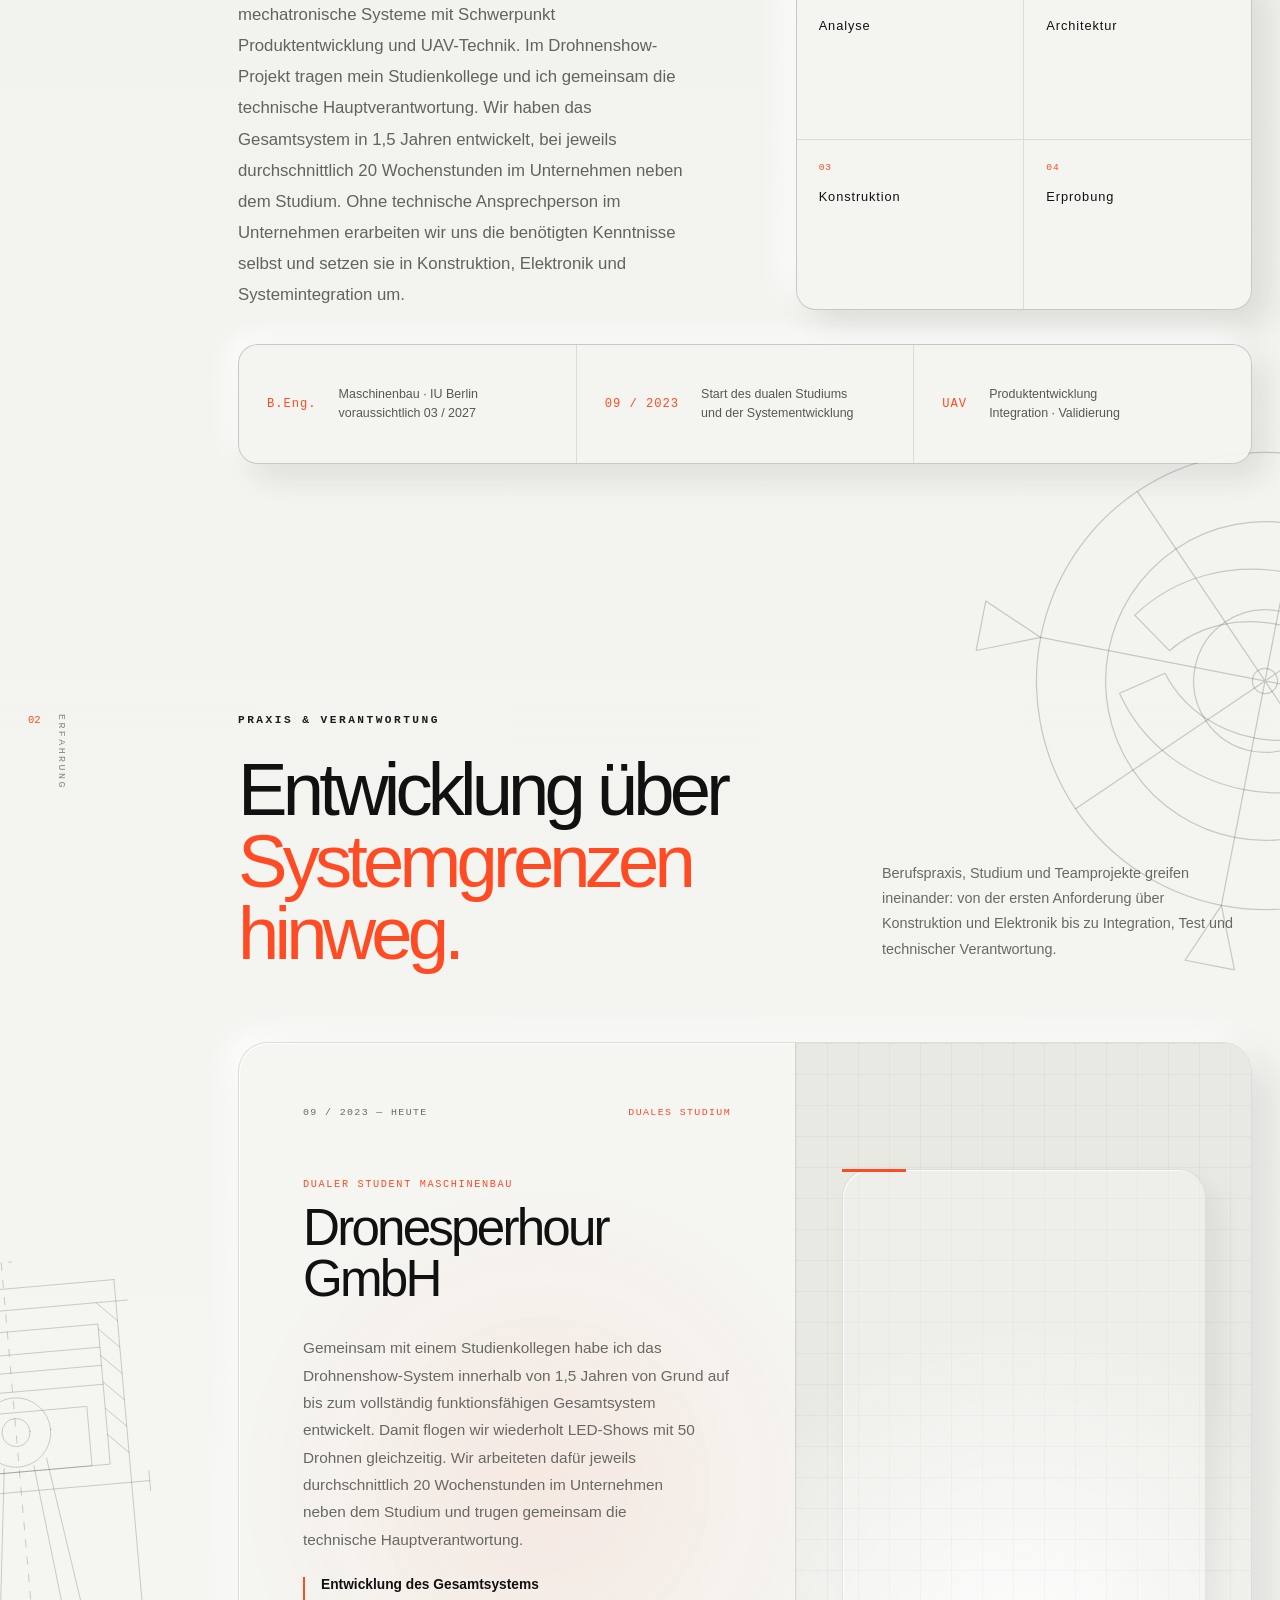
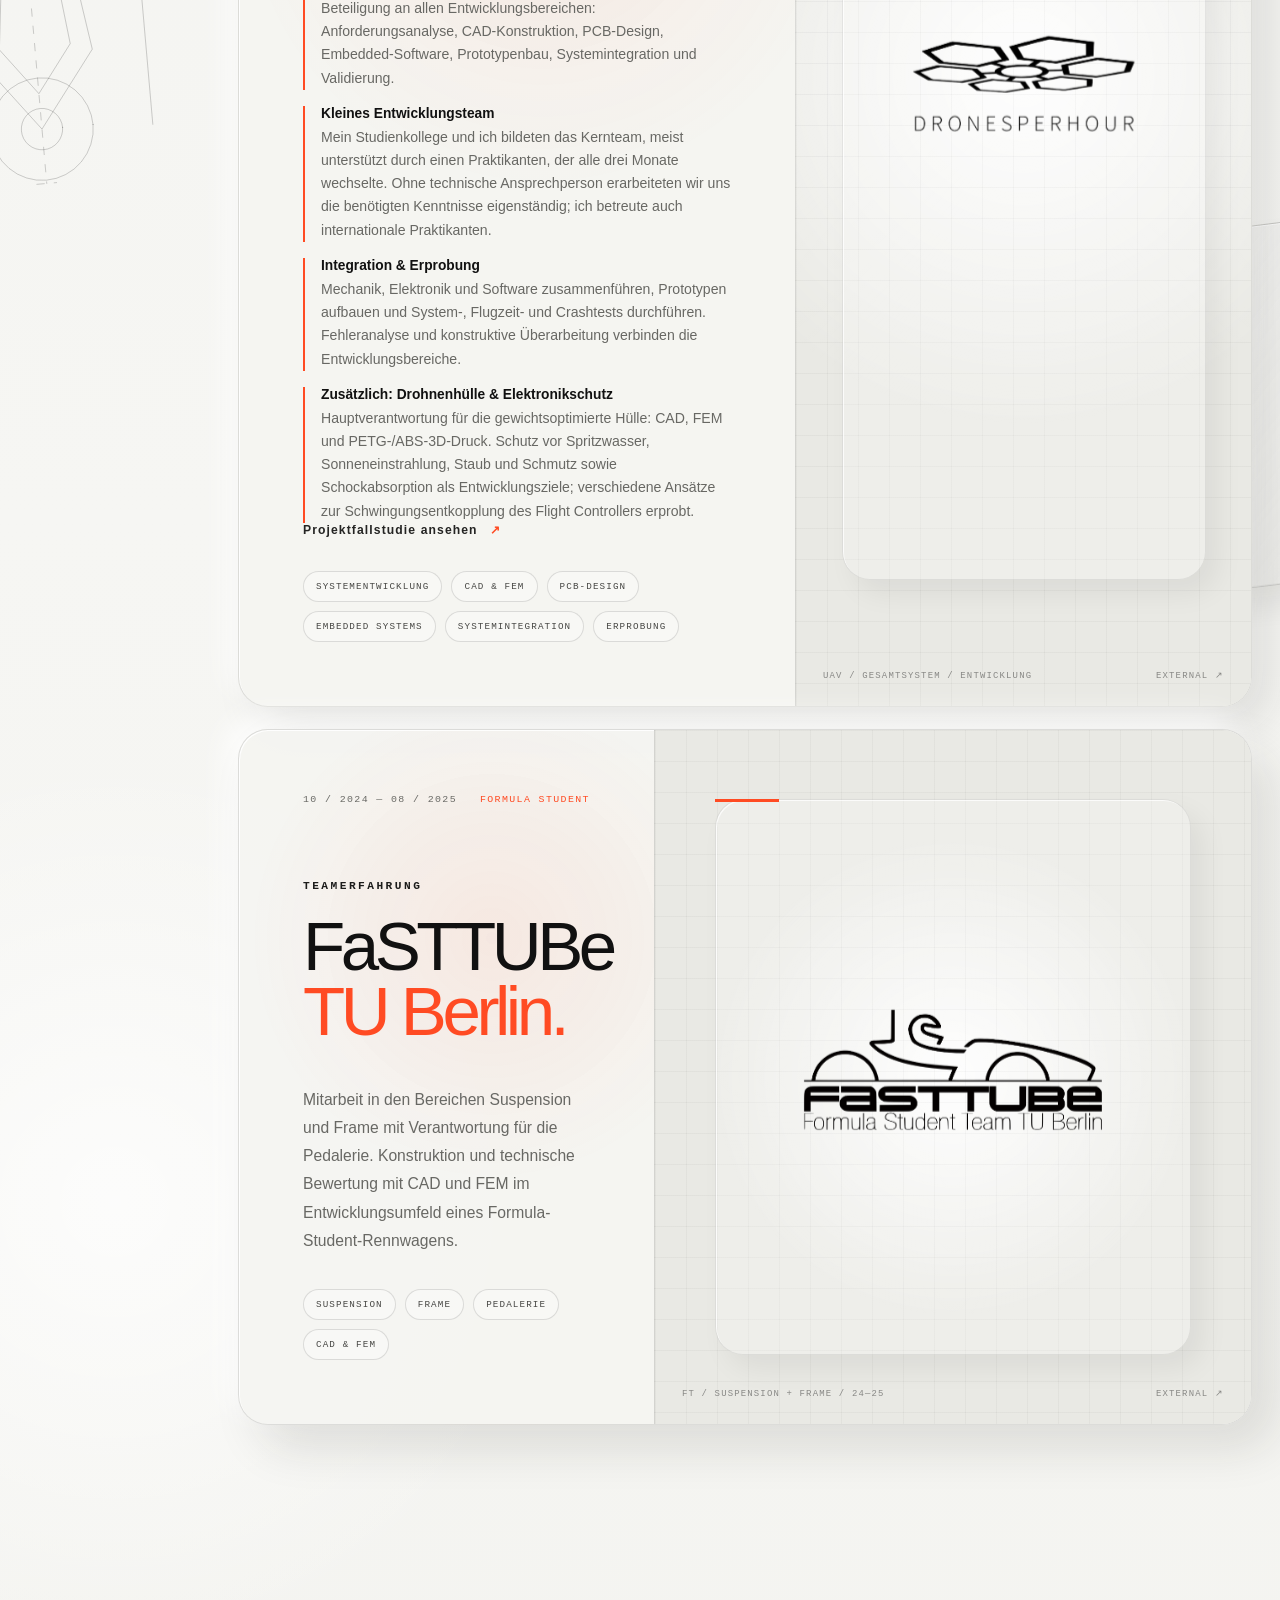
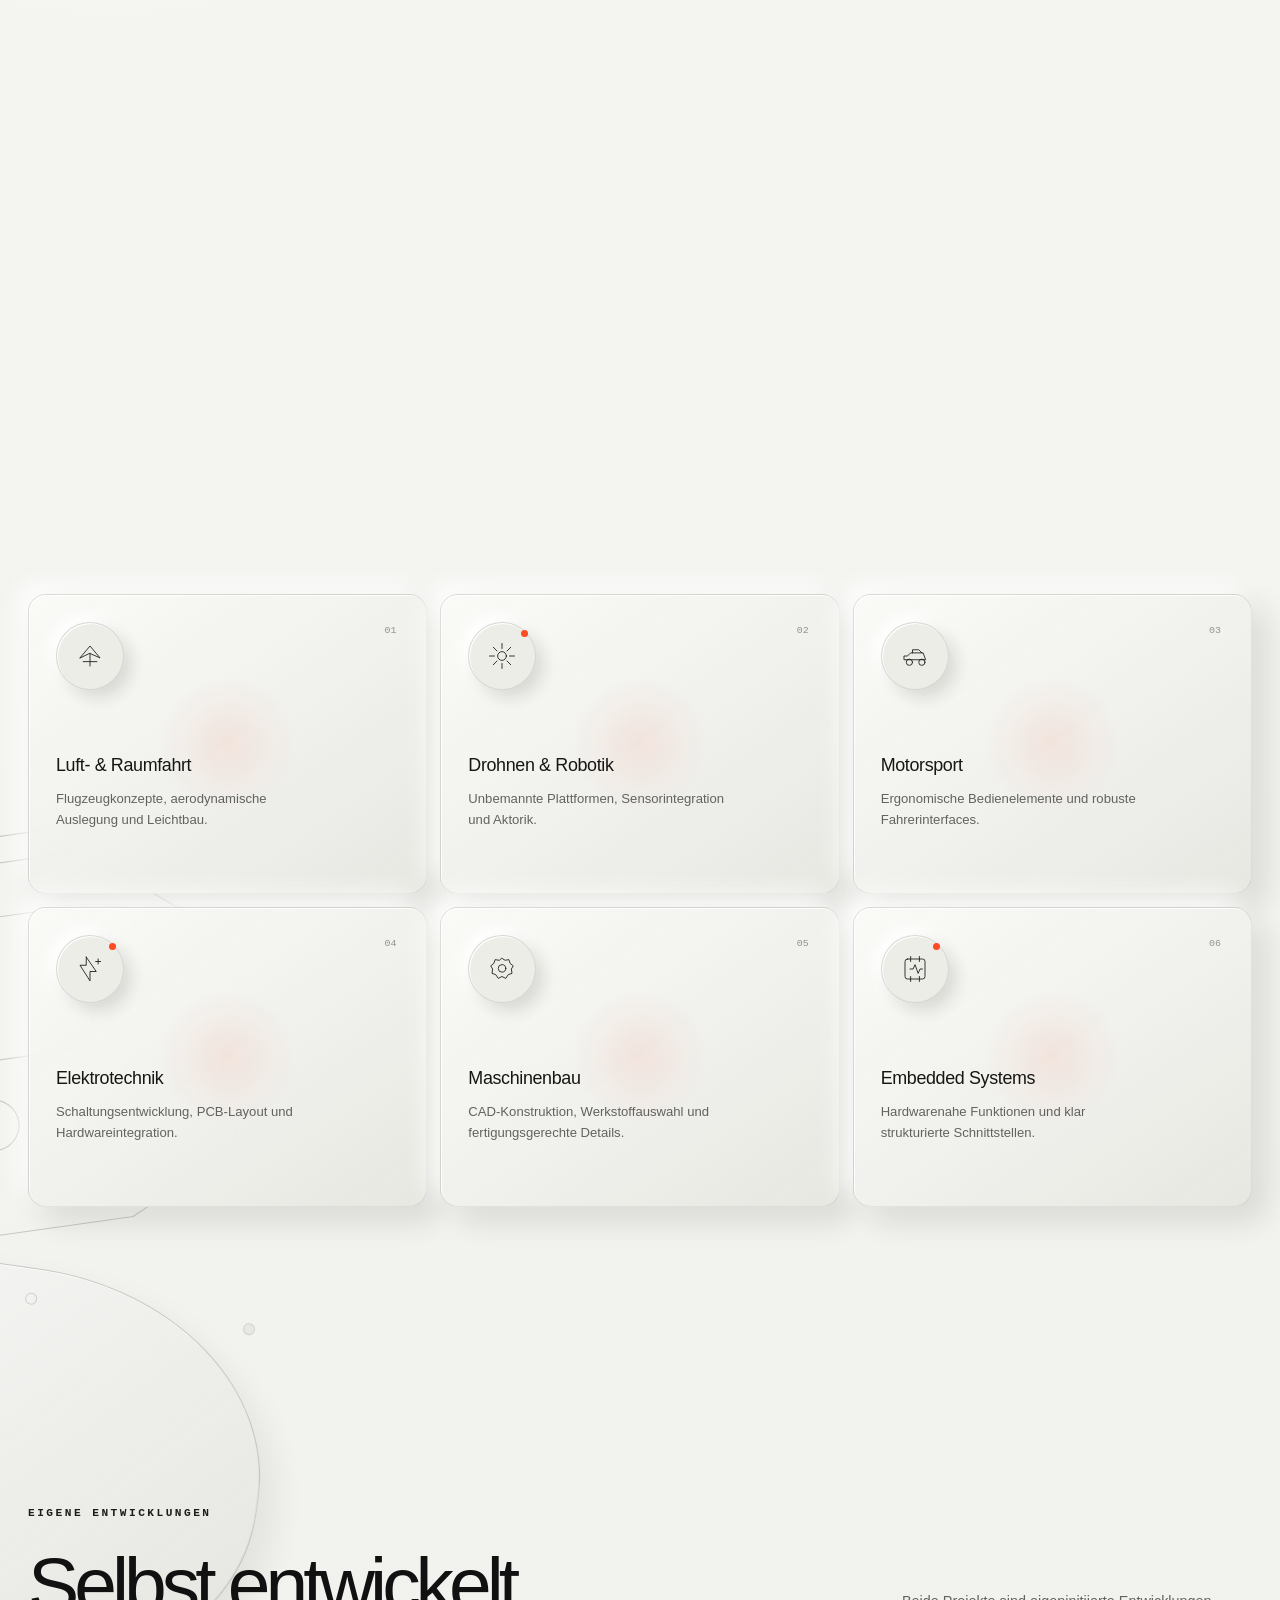
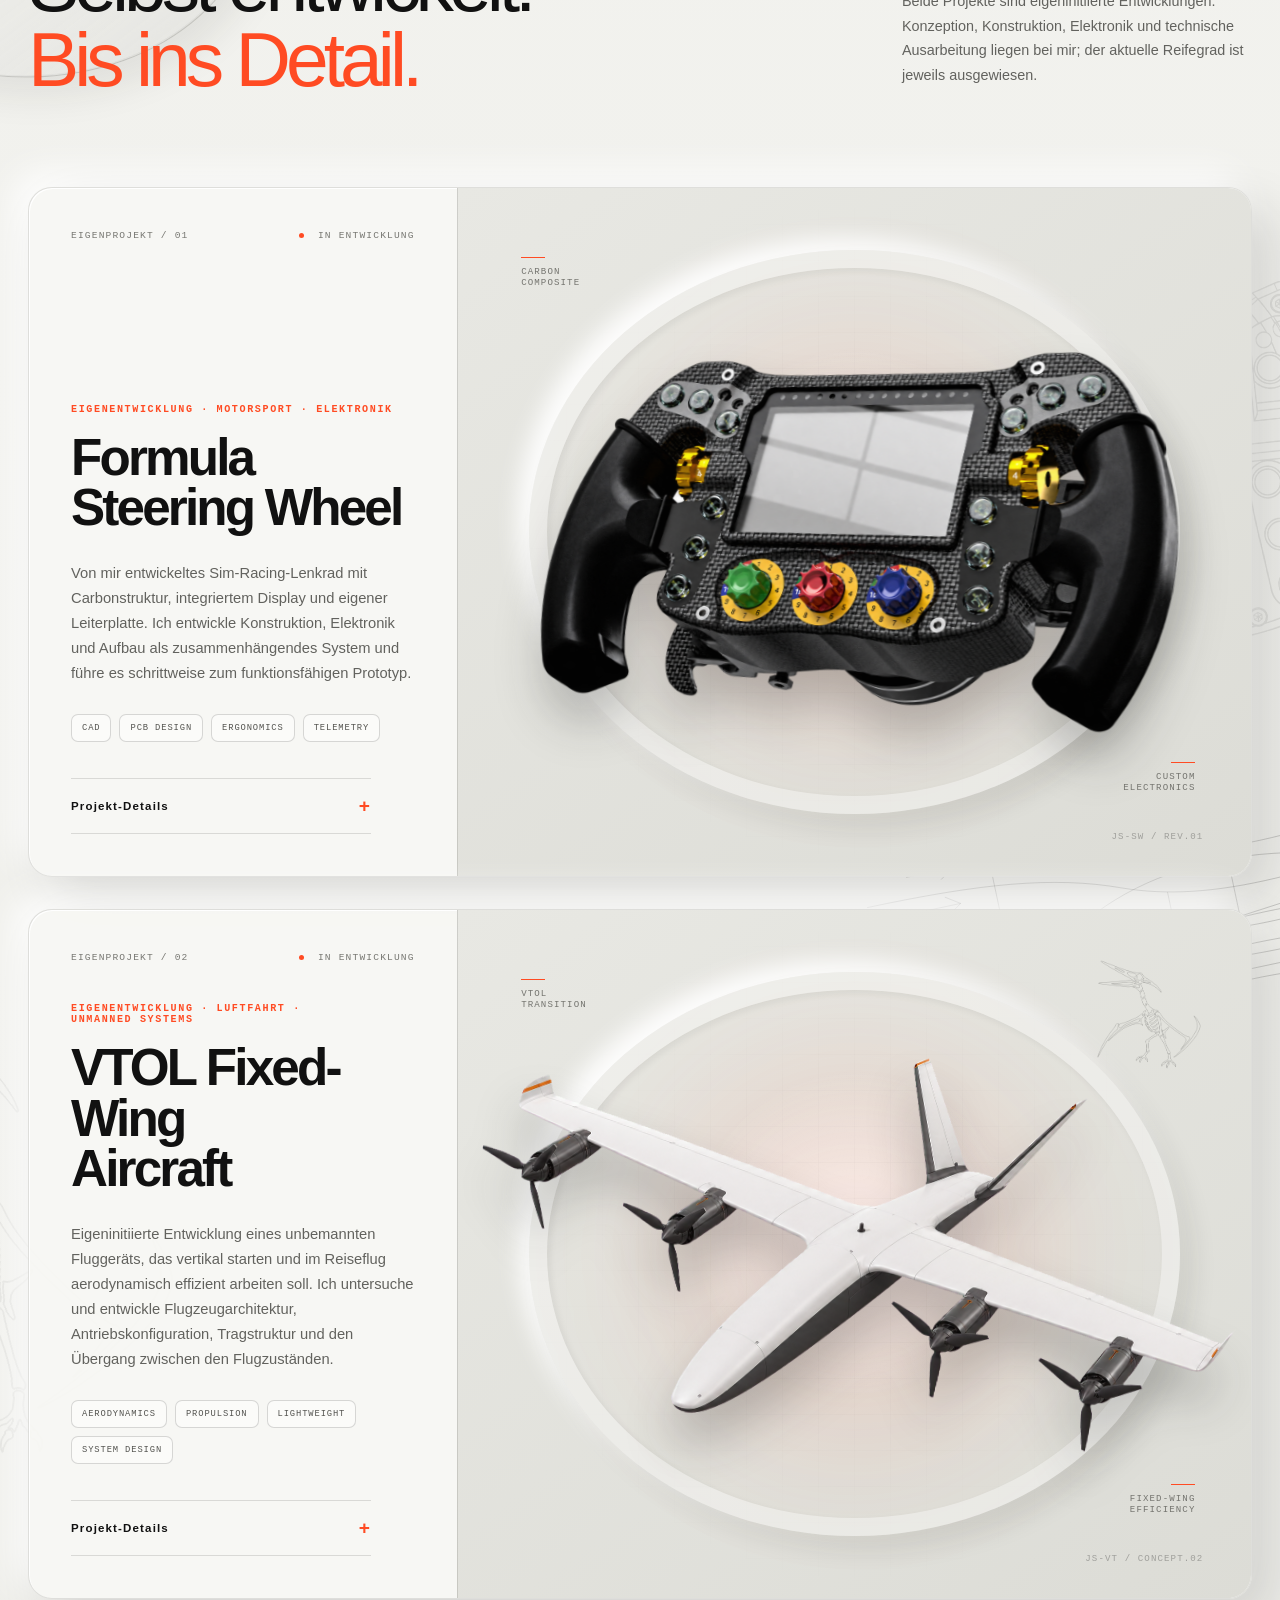
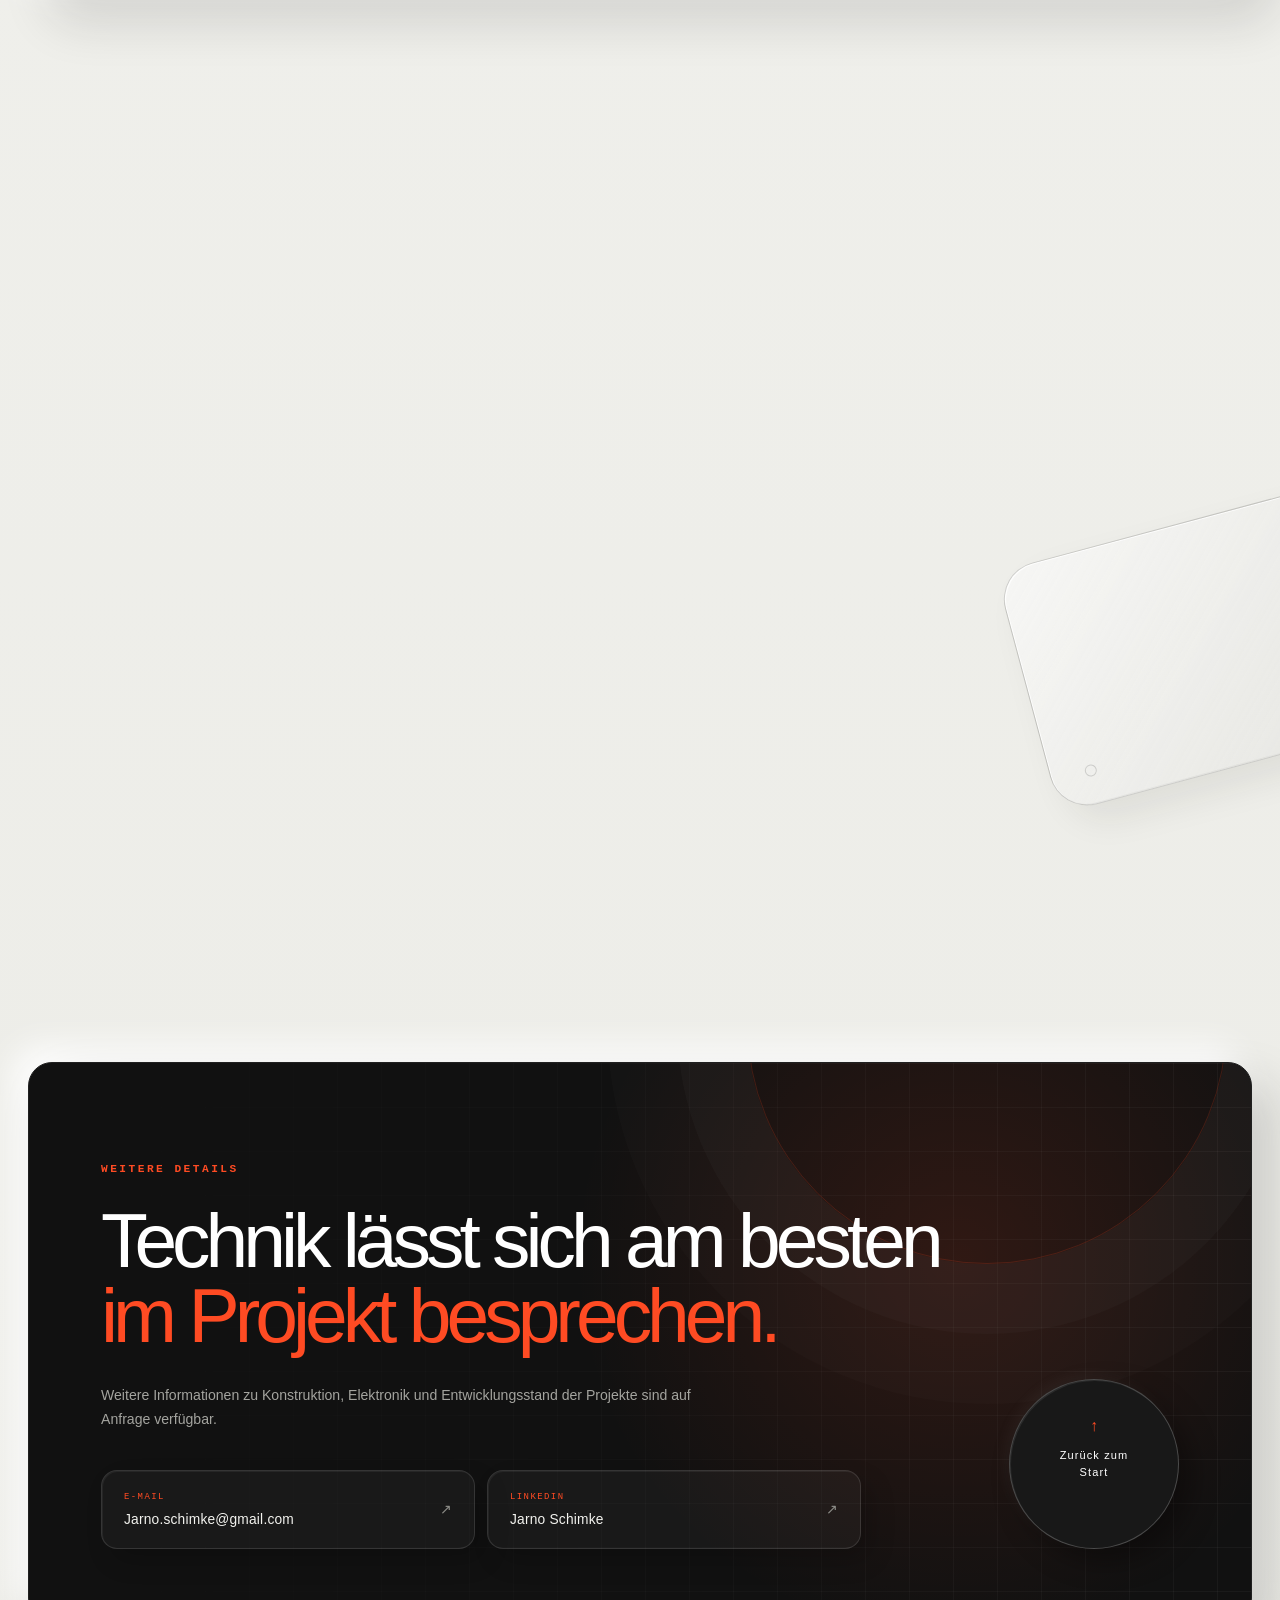
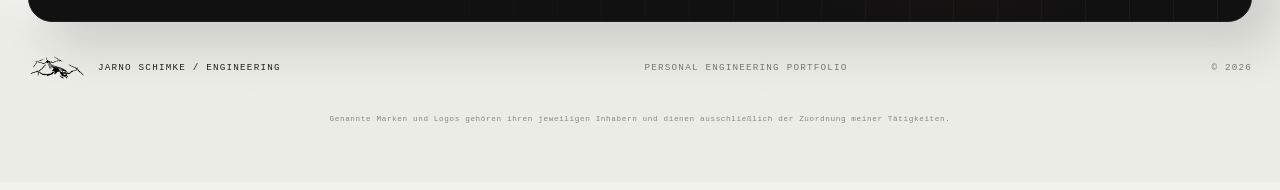
==== commit b937083f: "Add drone-show case study and project evidence" ====
--- a/index.html
+++ b/index.html
@@ -5,7 +5,7 @@
     <meta name="viewport" content="width=device-width, initial-scale=1.0">
     <meta
       name="description"
-      content="Engineering-Portfolio von Jarno Schimke mit eigenständig entwickelten Projekten aus UAV-Technik, Maschinenbau, Elektronik und Motorsport."
+      content="Engineering-Portfolio von Jarno Schimke: eigenverantwortliche UAV-Systementwicklung von Anforderungen und Konstruktion über Elektronik bis zu Integration und Erprobung."
     >
     <meta name="referrer" content="no-referrer">
     <meta
@@ -125,16 +125,18 @@
           </h1>
 
           <p class="hero-intro reveal" data-delay="150">
-            Als dualer Maschinenbaustudent entwickle und realisiere ich eigene
-            technische Projekte an der Schnittstelle von
+            Als dualer Maschinenbaustudent entwickle ich technische Systeme
+            an der Schnittstelle von
             <strong>Mechanik, Elektronik und Embedded Systems.</strong>
-            Von der ersten Idee bis zum Prototyp entstehen dabei funktionale
-            Lösungen für Luftfahrt, Drohnen und Motorsport.
+            Bei Dronesperhour entwickle ich gemeinsam mit einem Studienkollegen
+            ein Drohnenshow-System von Grund auf. Nach 1,5 Jahren flogen wir
+            damit wiederholt LED-Shows mit 50 Drohnen gleichzeitig. Ich war in allen
+            Entwicklungsbereichen beteiligt: von den Anforderungen bis zur Erprobung.
           </p>
 
           <div class="hero-actions reveal" data-delay="220">
-            <a class="button button-primary magnetic" href="#projekte">
-              Projekte öffnen
+            <a class="button button-primary magnetic" href="drohnenshow.html">
+              Drohnenshow ansehen
               <span aria-hidden="true">↓</span>
             </a>
             <a class="text-link" href="#profil">
@@ -216,8 +218,13 @@
             <p class="reveal">
               Ich studiere Maschinenbau im dualen Modell und entwickle
               mechatronische Systeme mit Schwerpunkt Produktentwicklung und
-              UAV-Technik. Dabei verbinde ich Anforderungen, CAD, Elektronik
-              und Software bis zum erprobten Prototyp.
+              UAV-Technik. Im Drohnenshow-Projekt tragen mein Studienkollege
+              und ich gemeinsam die technische Hauptverantwortung. Wir haben
+              das Gesamtsystem in 1,5 Jahren entwickelt, bei jeweils durchschnittlich
+              20 Wochenstunden im Unternehmen neben dem Studium. Ohne
+              technische Ansprechperson im Unternehmen erarbeiten wir uns
+              die benötigten Kenntnisse selbst und setzen sie in Konstruktion,
+              Elektronik und Systemintegration um.
             </p>
             <div class="profile-manifest reveal">
               <div><span>01</span> Analyse</div>
@@ -263,7 +270,7 @@
             </p>
           </div>
 
-          <article class="career-card interactive-card reveal">
+          <article class="career-card interactive-card reveal" id="projekt-drohnenshow">
             <div class="career-copy">
               <div class="career-meta">
                 <span>09 / 2023 — HEUTE</span>
@@ -272,16 +279,40 @@
               <p class="career-role">Dualer Student Maschinenbau</p>
               <h3>Dronesperhour GmbH</h3>
               <p>
-                Entwicklung und Integration von LED-Drohnensystemen — von der
-                Anforderungsanalyse und mechanischen Konstruktion über eigene
-                Leiterplatten bis zu Inbetriebnahme, Systemtest und
-                Validierung.
+                Gemeinsam mit einem Studienkollegen habe ich das
+                Drohnenshow-System innerhalb von 1,5 Jahren von Grund auf
+                bis zum vollständig funktionsfähigen Gesamtsystem entwickelt.
+                Damit flogen wir wiederholt LED-Shows mit 50 Drohnen gleichzeitig.
+                Wir arbeiteten dafür jeweils durchschnittlich 20 Wochenstunden
+                im Unternehmen neben dem Studium und trugen gemeinsam die
+                technische Hauptverantwortung.
               </p>
+              <dl class="ownership-list">
+                <div>
+                  <dt>Entwicklung des Gesamtsystems</dt>
+                  <dd>Beteiligung an allen Entwicklungsbereichen: Anforderungsanalyse, CAD-Konstruktion, PCB-Design, Embedded-Software, Prototypenbau, Systemintegration und Validierung.</dd>
+                </div>
+                <div>
+                  <dt>Kleines Entwicklungsteam</dt>
+                  <dd>Mein Studienkollege und ich bildeten das Kernteam, meist unterstützt durch einen Praktikanten, der alle drei Monate wechselte. Ohne technische Ansprechperson erarbeiteten wir uns die benötigten Kenntnisse eigenständig; ich betreute auch internationale Praktikanten.</dd>
+                </div>
+                <div>
+                  <dt>Integration &amp; Erprobung</dt>
+                  <dd>Mechanik, Elektronik und Software zusammenführen, Prototypen aufbauen und System-, Flugzeit- und Crashtests durchführen. Fehleranalyse und konstruktive Überarbeitung verbinden die Entwicklungsbereiche.</dd>
+                </div>
+                <div>
+                  <dt>Zusätzlich: Drohnenhülle &amp; Elektronikschutz</dt>
+                  <dd>Hauptverantwortung für die gewichtsoptimierte Hülle: CAD, FEM und PETG-/ABS-3D-Druck. Schutz vor Spritzwasser, Sonneneinstrahlung, Staub und Schmutz sowie Schockabsorption als Entwicklungsziele; verschiedene Ansätze zur Schwingungsentkopplung des Flight Controllers erprobt.</dd>
+                </div>
+              </dl>
+              <a class="text-link" href="drohnenshow.html">Projektfallstudie ansehen <span aria-hidden="true">↗</span></a>
               <div class="experience-tags">
-                <span>CAD</span>
+                <span>Systementwicklung</span>
+                <span>CAD &amp; FEM</span>
                 <span>PCB-Design</span>
                 <span>Embedded Systems</span>
                 <span>Systemintegration</span>
+                <span>Erprobung</span>
               </div>
             </div>
 
@@ -293,7 +324,7 @@
               aria-label="Website von Dronesperhour öffnen"
             >
               <img src="assets/cropped-LogoDPH.png" alt="Dronesperhour">
-              <span>DPS / UAV SYSTEM / INTEGRATION</span>
+              <span>UAV / GESAMTSYSTEM / ENTWICKLUNG</span>
               <small>EXTERNAL ↗</small>
             </a>
           </article>
@@ -603,6 +634,10 @@
                 <span>EIGENE LEISTUNG</span>
                 <p>Gesamtkonzept, Antriebskonfiguration, aerodynamische Auslegung, Tragstruktur und konstruktive Integration.</p>
               </div>
+              <div>
+                <span>EINSATZANFORDERUNGEN</span>
+                <p>Umwelt- und mechanische Einsatzbelastungen als Anforderungen an die konstruktive Auslegung berücksichtigen.</p>
+              </div>
               <div class="project-publications">
                 <span>WISSENSCHAFTLICHE ARBEITEN</span>
                 <div class="publication-links">
--- a/styles.css
+++ b/styles.css
@@ -3538,6 +3538,37 @@
   line-height: 1.78;
 }
 
+.ownership-list {
+  display: grid;
+  gap: 16px;
+  margin: 24px 0 0;
+}
+
+.ownership-list > div {
+  padding-left: 16px;
+  border-left: 2px solid var(--orange);
+}
+
+.ownership-list dt {
+  font-size: 0.86rem;
+  font-weight: 600;
+}
+
+.ownership-list dd {
+  margin: 5px 0 0;
+  color: #686864;
+  font-size: 0.88rem;
+  line-height: 1.65;
+}
+
+html[data-theme="dark"] .ownership-list dt {
+  color: #f0f0eb;
+}
+
+html[data-theme="dark"] .ownership-list dd {
+  color: #b2b2aa;
+}
+
 .career-visual {
   position: relative;
   min-height: 420px;
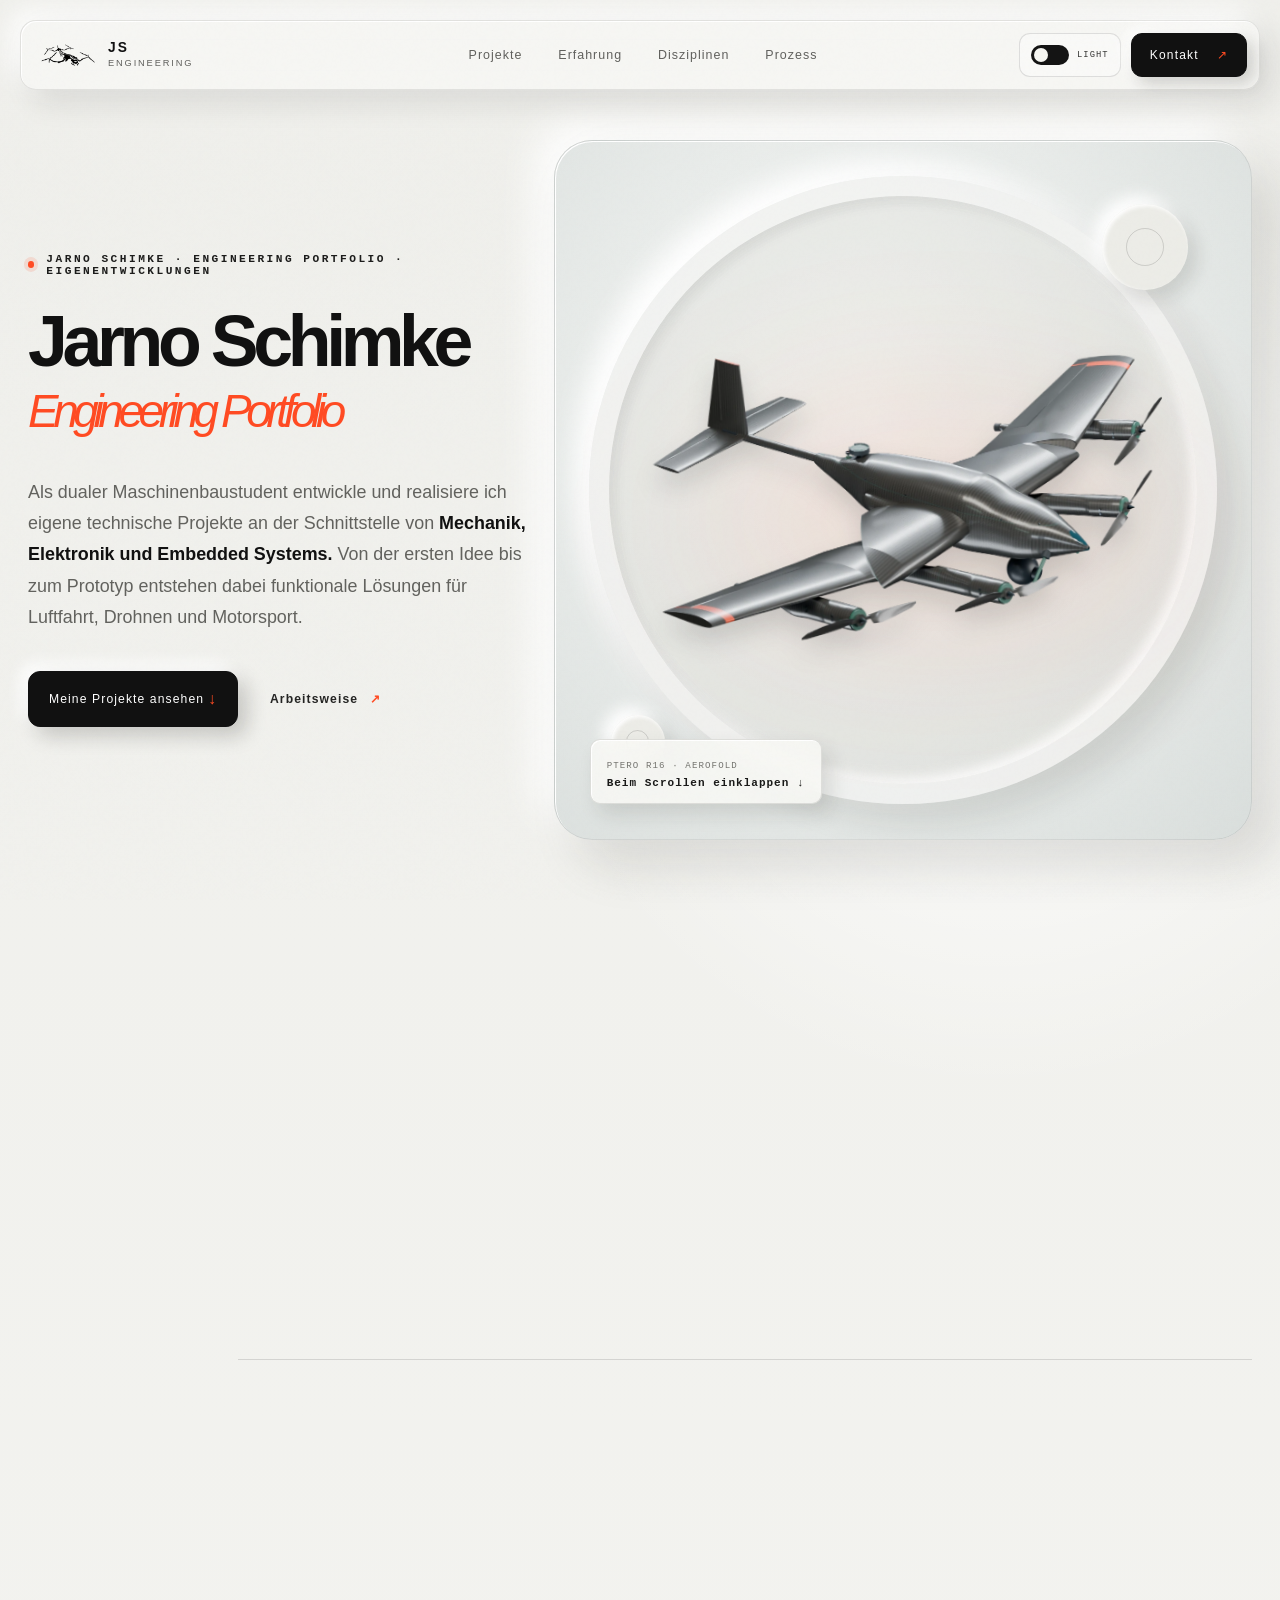
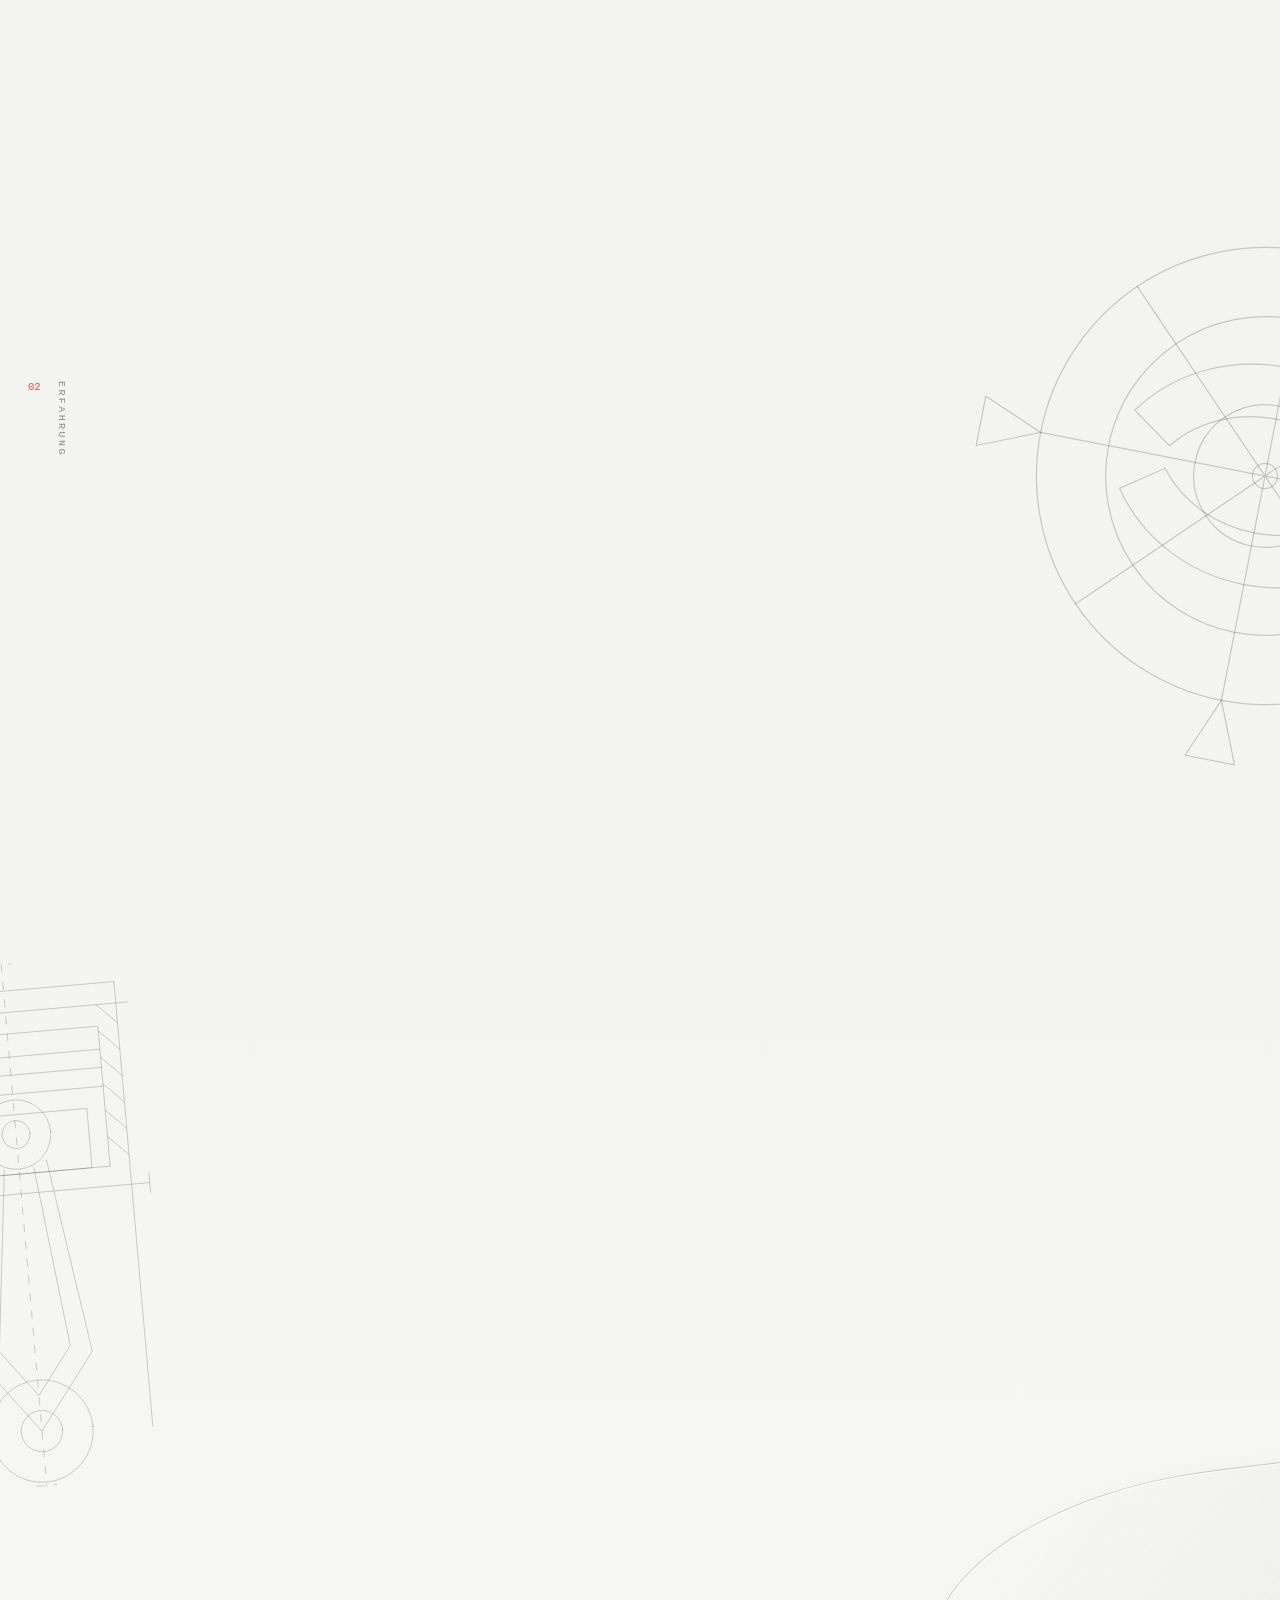
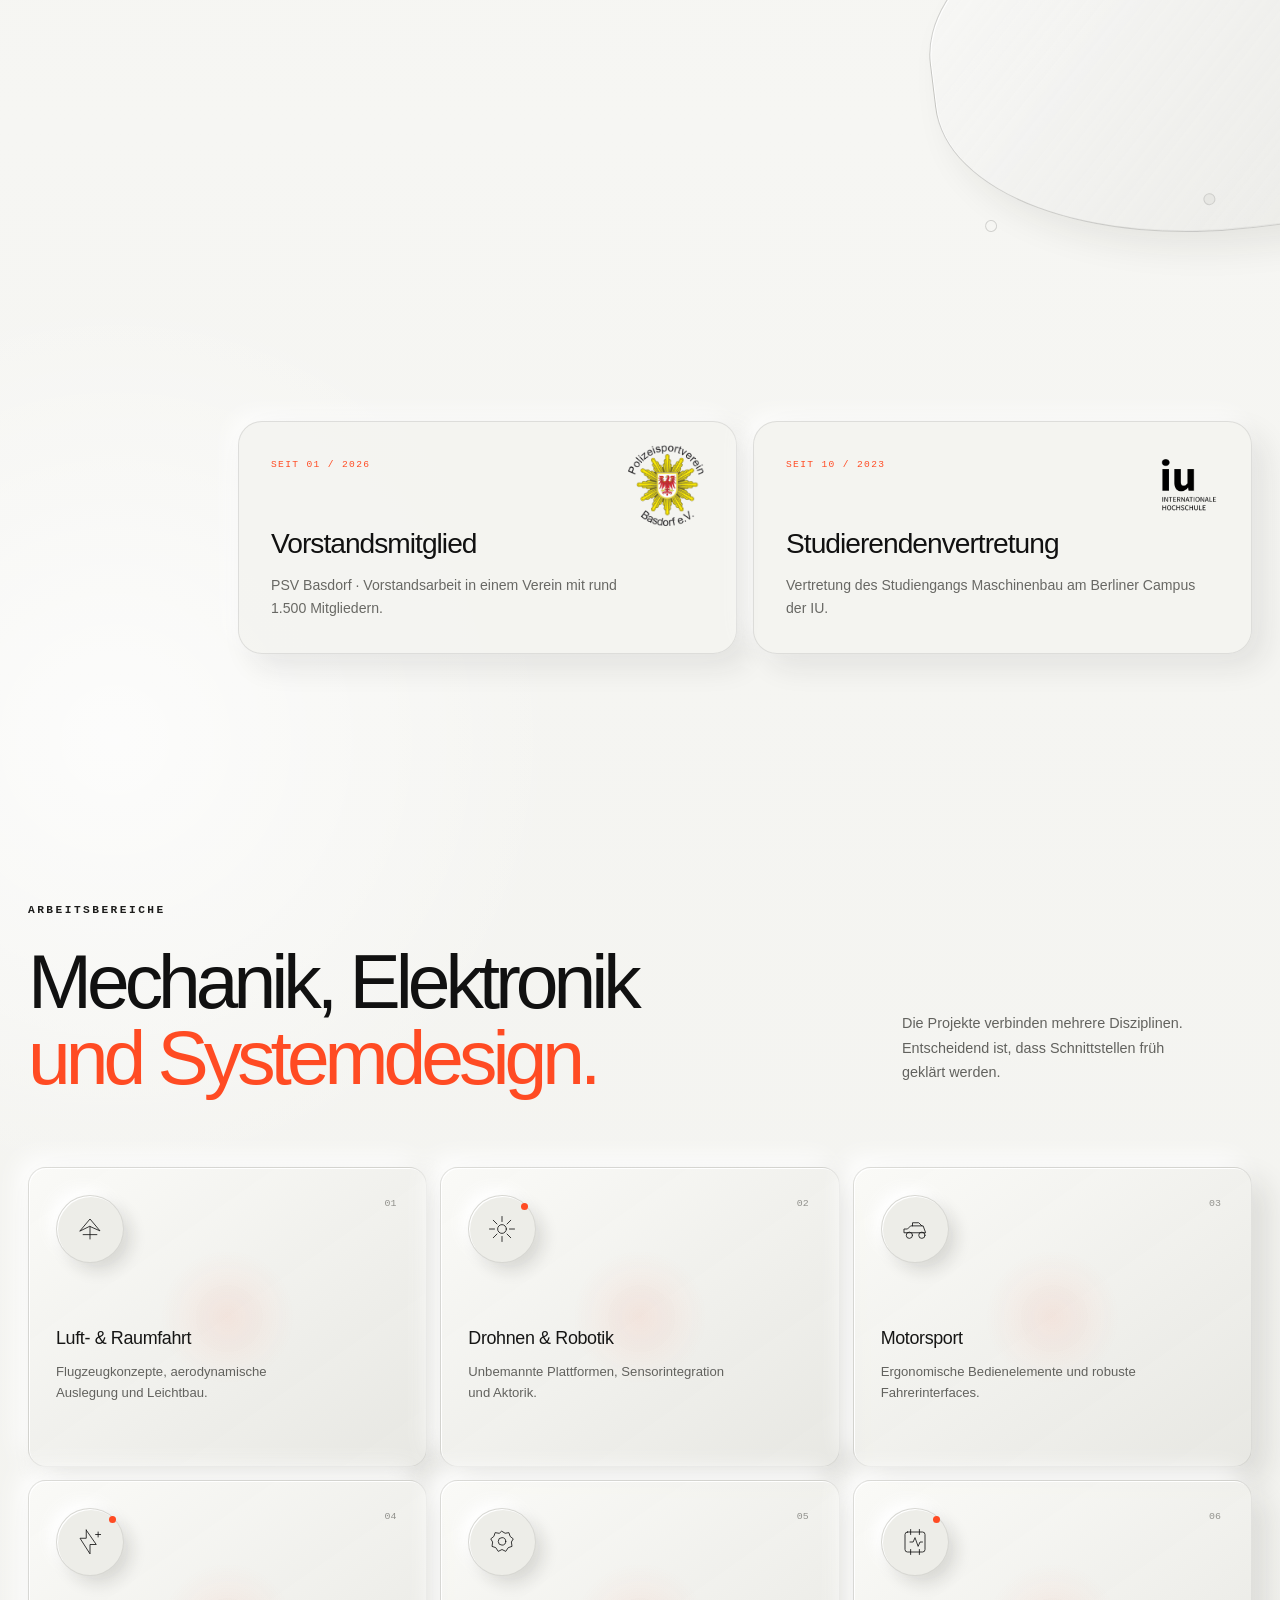
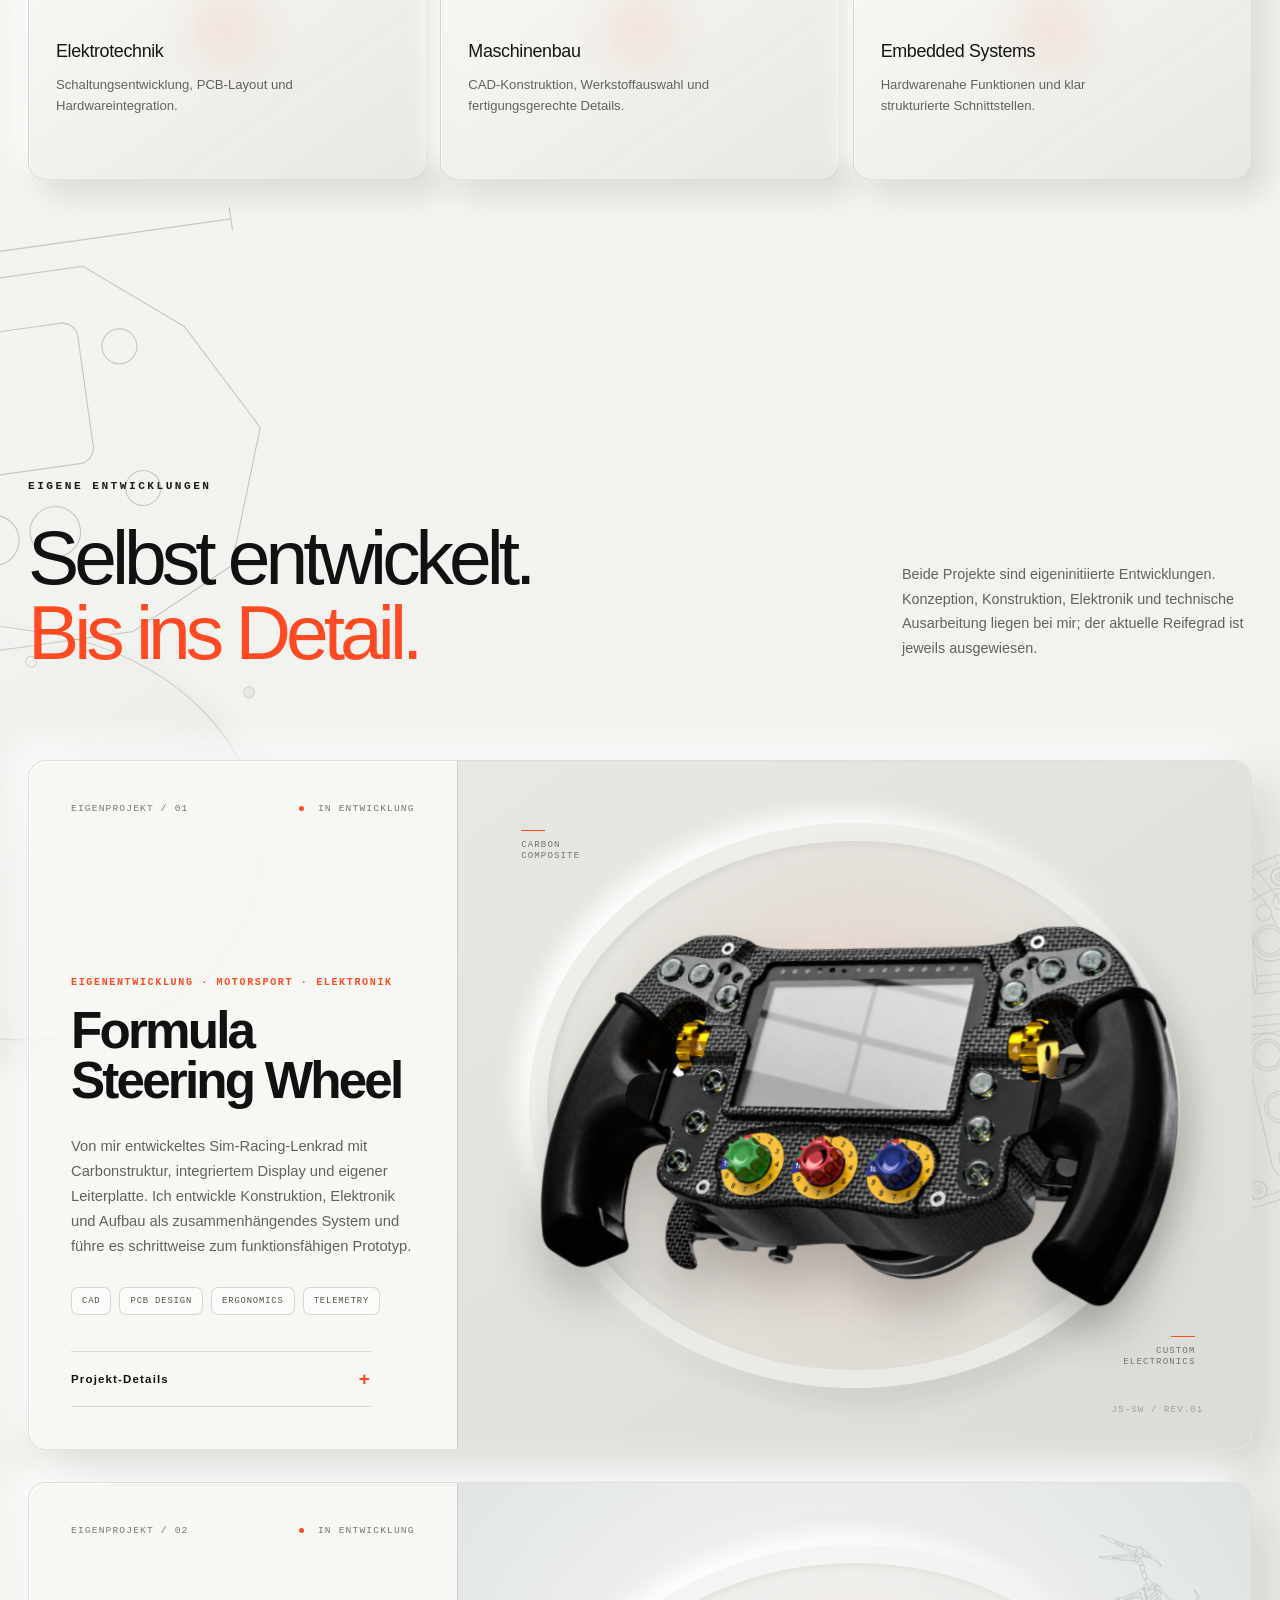
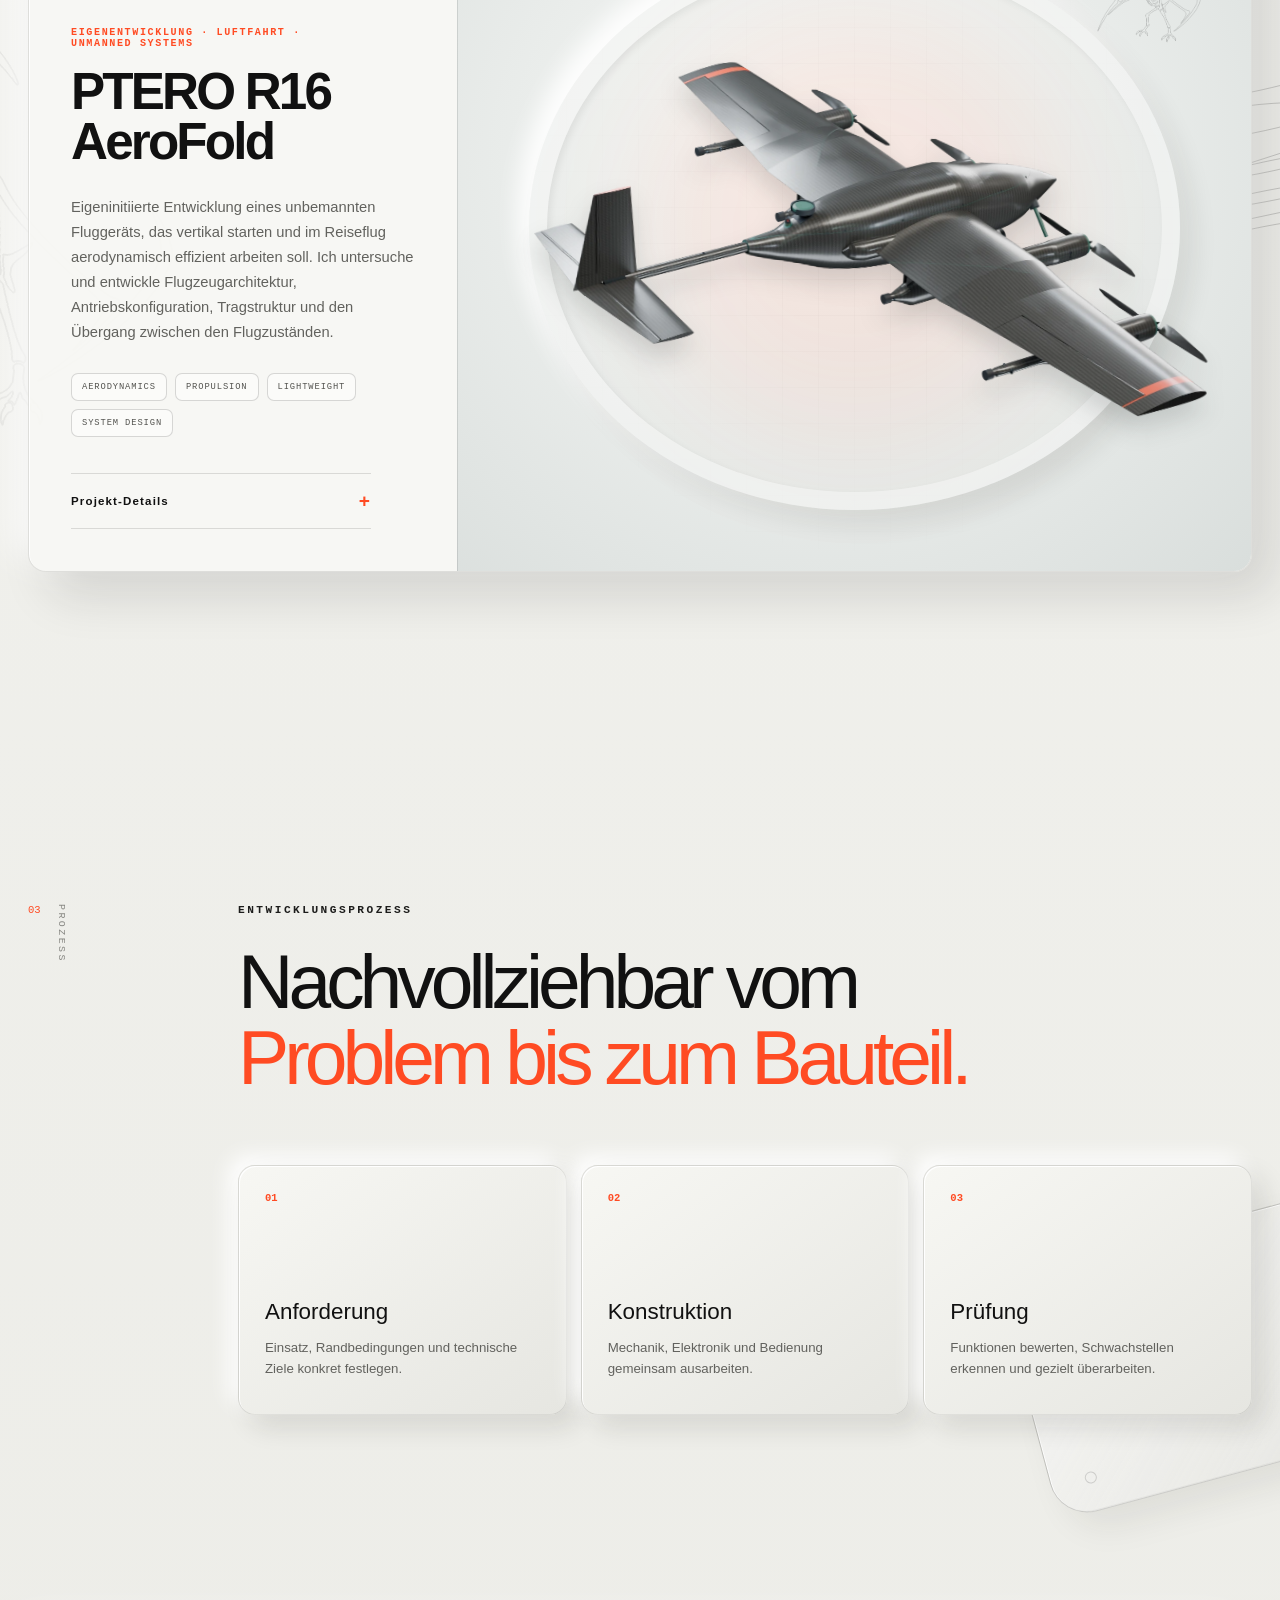
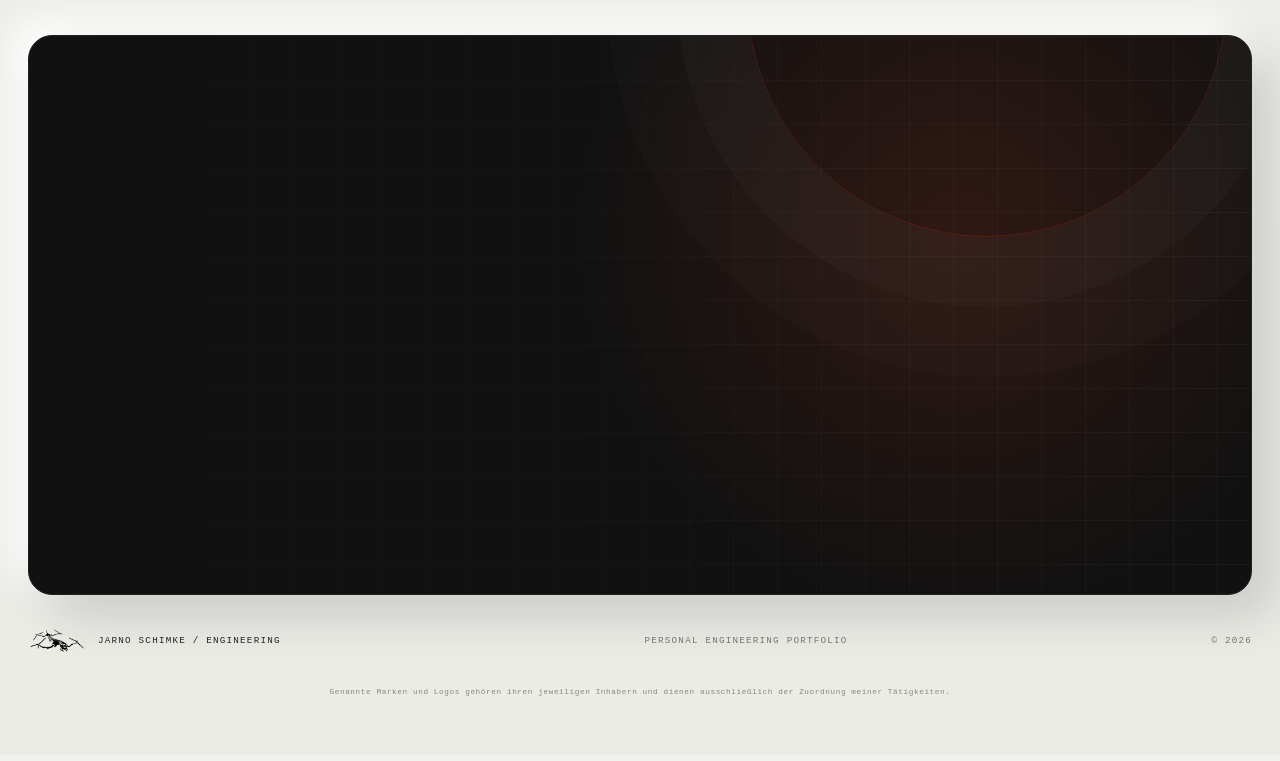
==== commit 4f5c85c8: "Update portfolio with animated R16 AeroFold studio renderings" ====
--- a/index.html
+++ b/index.html
@@ -5,7 +5,7 @@
     <meta name="viewport" content="width=device-width, initial-scale=1.0">
     <meta
       name="description"
-      content="Engineering-Portfolio von Jarno Schimke: eigenverantwortliche UAV-Systementwicklung von Anforderungen und Konstruktion über Elektronik bis zu Integration und Erprobung."
+      content="Engineering-Portfolio von Jarno Schimke mit eigenständig entwickelten Projekten aus UAV-Technik, Maschinenbau, Elektronik und Motorsport."
     >
     <meta name="referrer" content="no-referrer">
     <meta
@@ -120,23 +120,21 @@
           </p>
 
           <h1 class="reveal" data-delay="80">
-            Technik,
-            <span>klar entwickelt.</span>
+            Jarno Schimke
+            <span>Engineering Portfolio</span>
           </h1>
 
           <p class="hero-intro reveal" data-delay="150">
-            Als dualer Maschinenbaustudent entwickle ich technische Systeme
-            an der Schnittstelle von
+            Als dualer Maschinenbaustudent entwickle und realisiere ich eigene
+            technische Projekte an der Schnittstelle von
             <strong>Mechanik, Elektronik und Embedded Systems.</strong>
-            Bei Dronesperhour entwickle ich gemeinsam mit einem Studienkollegen
-            ein Drohnenshow-System von Grund auf. Nach 1,5 Jahren flogen wir
-            damit wiederholt LED-Shows mit 50 Drohnen gleichzeitig. Ich war in allen
-            Entwicklungsbereichen beteiligt: von den Anforderungen bis zur Erprobung.
+            Von der ersten Idee bis zum Prototyp entstehen dabei funktionale
+            Lösungen für Luftfahrt, Drohnen und Motorsport.
           </p>
 
           <div class="hero-actions reveal" data-delay="220">
-            <a class="button button-primary magnetic" href="drohnenshow.html">
-              Drohnenshow ansehen
+            <a class="button button-primary magnetic" href="#projekte">
+              Meine Projekte ansehen
               <span aria-hidden="true">↓</span>
             </a>
             <a class="text-link" href="#profil">
@@ -168,10 +166,10 @@
           <div class="hero-glow"></div>
           <div class="tech-glyph glyph-a"></div>
           <div class="tech-glyph glyph-b"></div>
-          <img class="hero-drone parallax-object" src="assets/vtol-v5.png" alt="VTOL-Fluggerät als saubere 3D-Visualisierung">
+          <img class="hero-drone parallax-object" src="assets/aerofold-r16-graphit/hero-0.webp" alt="PTERO R16 mit ausgeklappten Tragflächen">
           <div class="telemetry telemetry-a">
-            <span>FLIGHT.MODE</span>
-            <strong>VTOL / CRUISE</strong>
+            <span>PTERO R16 · AEROFOLD</span>
+            <strong>Beim Scrollen einklappen ↓</strong>
           </div>
           <div class="telemetry telemetry-b">
             <span>SYS.STATUS</span>
@@ -182,8 +180,6 @@
               <path d="M2 22h18l8-13 10 21 10-13 9 5h18l8-15 10 23 12-17 9 9h34" />
             </svg>
           </div>
-          <span class="coordinate coordinate-a">48° 08′ N</span>
-          <span class="coordinate coordinate-b">011° 34′ E</span>
         </div>
       </section>
 
@@ -218,13 +214,8 @@
             <p class="reveal">
               Ich studiere Maschinenbau im dualen Modell und entwickle
               mechatronische Systeme mit Schwerpunkt Produktentwicklung und
-              UAV-Technik. Im Drohnenshow-Projekt tragen mein Studienkollege
-              und ich gemeinsam die technische Hauptverantwortung. Wir haben
-              das Gesamtsystem in 1,5 Jahren entwickelt, bei jeweils durchschnittlich
-              20 Wochenstunden im Unternehmen neben dem Studium. Ohne
-              technische Ansprechperson im Unternehmen erarbeiten wir uns
-              die benötigten Kenntnisse selbst und setzen sie in Konstruktion,
-              Elektronik und Systemintegration um.
+              UAV-Technik. Dabei verbinde ich Anforderungen, CAD, Elektronik
+              und Software bis zum erprobten Prototyp.
             </p>
             <div class="profile-manifest reveal">
               <div><span>01</span> Analyse</div>
@@ -270,7 +261,7 @@
             </p>
           </div>
 
-          <article class="career-card interactive-card reveal" id="projekt-drohnenshow">
+          <article class="career-card interactive-card reveal">
             <div class="career-copy">
               <div class="career-meta">
                 <span>09 / 2023 — HEUTE</span>
@@ -279,40 +270,16 @@
               <p class="career-role">Dualer Student Maschinenbau</p>
               <h3>Dronesperhour GmbH</h3>
               <p>
-                Gemeinsam mit einem Studienkollegen habe ich das
-                Drohnenshow-System innerhalb von 1,5 Jahren von Grund auf
-                bis zum vollständig funktionsfähigen Gesamtsystem entwickelt.
-                Damit flogen wir wiederholt LED-Shows mit 50 Drohnen gleichzeitig.
-                Wir arbeiteten dafür jeweils durchschnittlich 20 Wochenstunden
-                im Unternehmen neben dem Studium und trugen gemeinsam die
-                technische Hauptverantwortung.
+                Entwicklung und Integration von LED-Drohnensystemen — von der
+                Anforderungsanalyse und mechanischen Konstruktion über eigene
+                Leiterplatten bis zu Inbetriebnahme, Systemtest und
+                Validierung.
               </p>
-              <dl class="ownership-list">
-                <div>
-                  <dt>Entwicklung des Gesamtsystems</dt>
-                  <dd>Beteiligung an allen Entwicklungsbereichen: Anforderungsanalyse, CAD-Konstruktion, PCB-Design, Embedded-Software, Prototypenbau, Systemintegration und Validierung.</dd>
-                </div>
-                <div>
-                  <dt>Kleines Entwicklungsteam</dt>
-                  <dd>Mein Studienkollege und ich bildeten das Kernteam, meist unterstützt durch einen Praktikanten, der alle drei Monate wechselte. Ohne technische Ansprechperson erarbeiteten wir uns die benötigten Kenntnisse eigenständig; ich betreute auch internationale Praktikanten.</dd>
-                </div>
-                <div>
-                  <dt>Integration &amp; Erprobung</dt>
-                  <dd>Mechanik, Elektronik und Software zusammenführen, Prototypen aufbauen und System-, Flugzeit- und Crashtests durchführen. Fehleranalyse und konstruktive Überarbeitung verbinden die Entwicklungsbereiche.</dd>
-                </div>
-                <div>
-                  <dt>Zusätzlich: Drohnenhülle &amp; Elektronikschutz</dt>
-                  <dd>Hauptverantwortung für die gewichtsoptimierte Hülle: CAD, FEM und PETG-/ABS-3D-Druck. Schutz vor Spritzwasser, Sonneneinstrahlung, Staub und Schmutz sowie Schockabsorption als Entwicklungsziele; verschiedene Ansätze zur Schwingungsentkopplung des Flight Controllers erprobt.</dd>
-                </div>
-              </dl>
-              <a class="text-link" href="drohnenshow.html">Projektfallstudie ansehen <span aria-hidden="true">↗</span></a>
               <div class="experience-tags">
-                <span>Systementwicklung</span>
-                <span>CAD &amp; FEM</span>
+                <span>CAD</span>
                 <span>PCB-Design</span>
                 <span>Embedded Systems</span>
                 <span>Systemintegration</span>
-                <span>Erprobung</span>
               </div>
             </div>
 
@@ -324,7 +291,7 @@
               aria-label="Website von Dronesperhour öffnen"
             >
               <img src="assets/cropped-LogoDPH.png" alt="Dronesperhour">
-              <span>UAV / GESAMTSYSTEM / ENTWICKLUNG</span>
+              <span>DPS / UAV SYSTEM / INTEGRATION</span>
               <small>EXTERNAL ↗</small>
             </a>
           </article>
@@ -607,7 +574,7 @@
               <span class="project-state"><i></i> IN ENTWICKLUNG</span>
             </div>
             <p class="project-type">EIGENENTWICKLUNG · LUFTFAHRT · UNMANNED SYSTEMS</p>
-            <h3>VTOL Fixed-Wing<br>Aircraft</h3>
+            <h3>PTERO R16<br>AeroFold</h3>
             <p class="project-description">
               Eigeninitiierte Entwicklung eines unbemannten Fluggeräts, das
               vertikal starten und im Reiseflug aerodynamisch effizient
@@ -627,16 +594,21 @@
             </button>
             <div class="project-details" id="vtol-details">
               <div>
+                <span>BEWEGUNGSSTUDIE</span>
+                <p>Die Tragflächen schwenken um 120°, das Heck fährt um 300 mm ein. In der Serviceansicht öffnen sich die Abdeckungen und die Leistungskassette senkt sich ab.</p>
+                <div class="aero-states">
+                  <a href="assets/aerofold-r16-graphit/detail-0.webp">Reiseflug</a>
+                  <a href="assets/aerofold-r16-graphit/detail-96.webp">Eingeklappt</a>
+                  <a href="assets/aerofold-r16-graphit/detail-144.webp">Serviceansicht</a>
+                </div>
+              </div>
+              <div>
                 <span>FOKUS</span>
                 <p>Vertikalstart, effizienter Reiseflug und ein kontrollierbarer Übergang.</p>
               </div>
               <div>
                 <span>EIGENE LEISTUNG</span>
                 <p>Gesamtkonzept, Antriebskonfiguration, aerodynamische Auslegung, Tragstruktur und konstruktive Integration.</p>
-              </div>
-              <div>
-                <span>EINSATZANFORDERUNGEN</span>
-                <p>Umwelt- und mechanische Einsatzbelastungen als Anforderungen an die konstruktive Auslegung berücksichtigen.</p>
               </div>
               <div class="project-publications">
                 <span>WISSENSCHAFTLICHE ARBEITEN</span>
@@ -663,7 +635,7 @@
           <div class="project-media" data-tilt>
             <div class="project-gridlines"></div>
             <div class="media-glow"></div>
-            <img src="assets/vtol-v5.png" alt="3D-Konzeptvisualisierung der VTOL-Fixed-Wing-Drohne">
+            <img class="aero-detail" src="assets/aerofold-r16-graphit/detail-0.webp" alt="PTERO R16 im Reiseflug">
             <img
               class="project-brand-logo"
               src="assets/pteranodon-vtol-outline.png"
--- a/styles.css
+++ b/styles.css
@@ -3538,37 +3538,6 @@
   line-height: 1.78;
 }
 
-.ownership-list {
-  display: grid;
-  gap: 16px;
-  margin: 24px 0 0;
-}
-
-.ownership-list > div {
-  padding-left: 16px;
-  border-left: 2px solid var(--orange);
-}
-
-.ownership-list dt {
-  font-size: 0.86rem;
-  font-weight: 600;
-}
-
-.ownership-list dd {
-  margin: 5px 0 0;
-  color: #686864;
-  font-size: 0.88rem;
-  line-height: 1.65;
-}
-
-html[data-theme="dark"] .ownership-list dt {
-  color: #f0f0eb;
-}
-
-html[data-theme="dark"] .ownership-list dd {
-  color: #b2b2aa;
-}
-
 .career-visual {
   position: relative;
   min-height: 420px;
@@ -4236,3 +4205,28 @@
     margin: 0 0 26px;
   }
 }
+
+/* Portfolio overview */
+.hero-copy h1 { font-size: clamp(2.6rem, 5.6vw, 6rem); line-height: 1.02; }
+.hero-copy h1 span { font-size: .64em; margin-top: .22em; }
+.hero .telemetry-b, .hero .telemetry-c, .hero .radar-sweep,
+.hero .orbit, .hero-readout, .signal-strip { display: none; }
+.hero-visual, .project-vtol .project-media {
+  background: radial-gradient(ellipse at 45% 40%, #f9faf8, #d9dedc);
+  isolation: isolate;
+}
+html[data-theme="dark"] .hero-visual,
+html[data-theme="dark"] .project-vtol .project-media {
+  background: radial-gradient(ellipse at 48% 46%, #939a9b, #3f4648 78%);
+}
+.hero-visual .hero-drone, .project-vtol .project-media .aero-detail {
+  width: 100%; max-width: 100%; filter: drop-shadow(0 14px 12px #1c242329);
+}
+.hero-visual .telemetry-a { top: auto; bottom: 5%; left: 5%; }
+.project-vtol .media-label, .project-vtol .media-code { display: none; }
+.project-card { border-radius: 18px; }
+.aero-states { display: flex; flex-wrap: wrap; gap: .6rem; margin: 1rem 0; }
+.aero-states a { border: 1px solid currentColor; padding: .45rem .65rem; border-radius: 5px; font-size: .75rem; }
+@media (max-width: 760px) {
+  .hero .hero-visual { min-height: 320px; margin: 0; }
+}
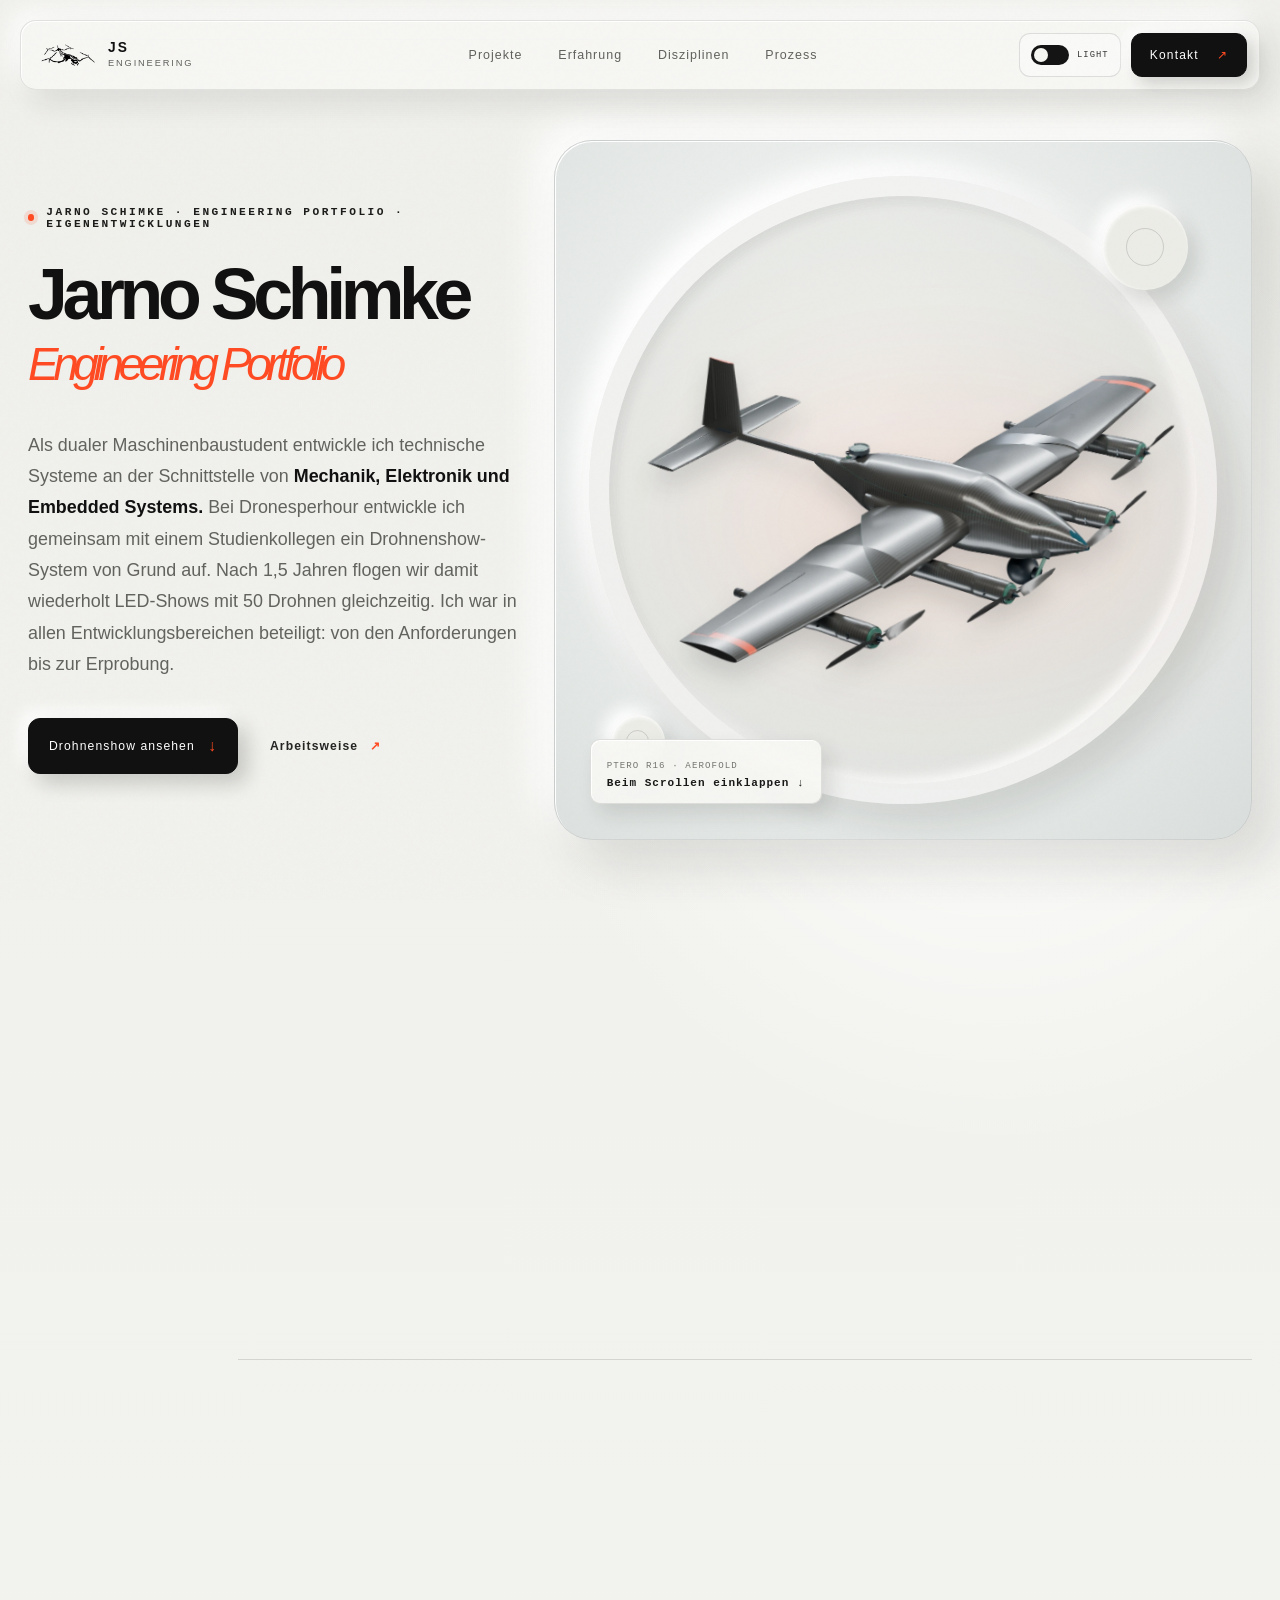
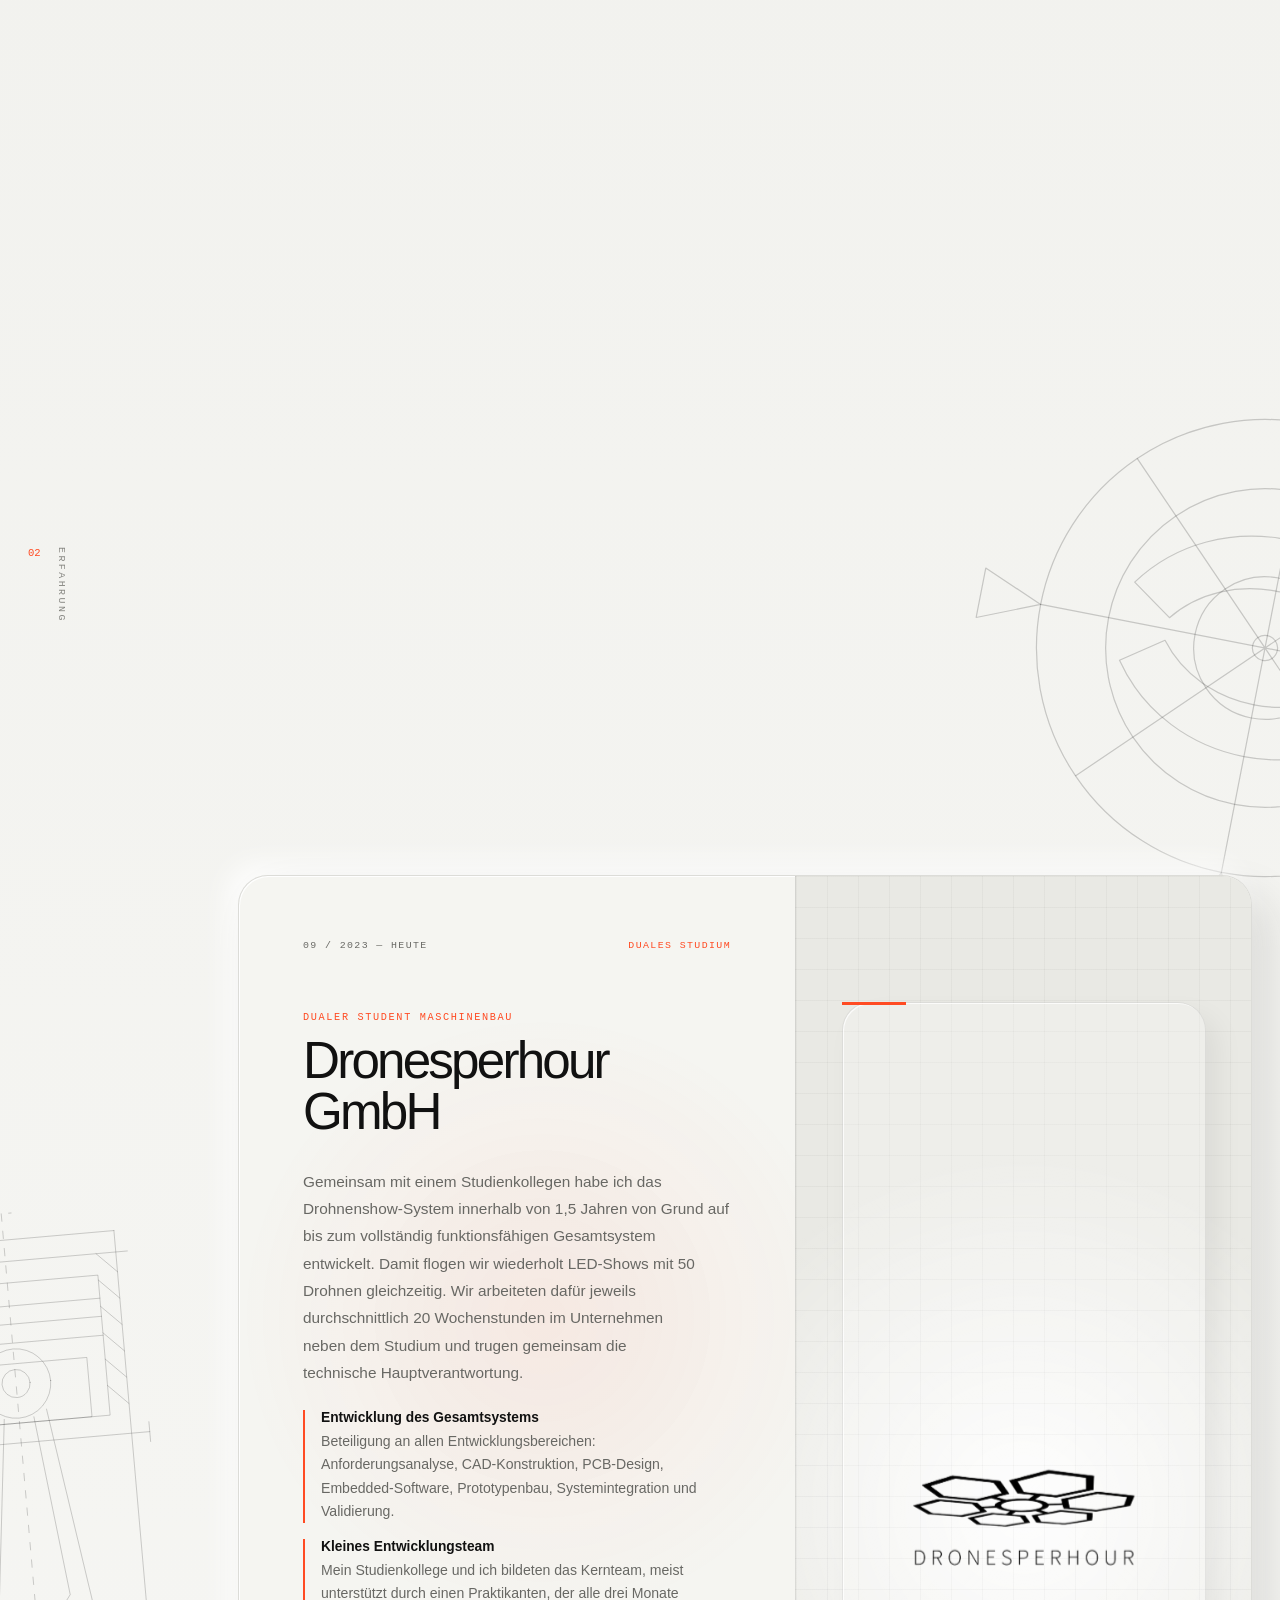
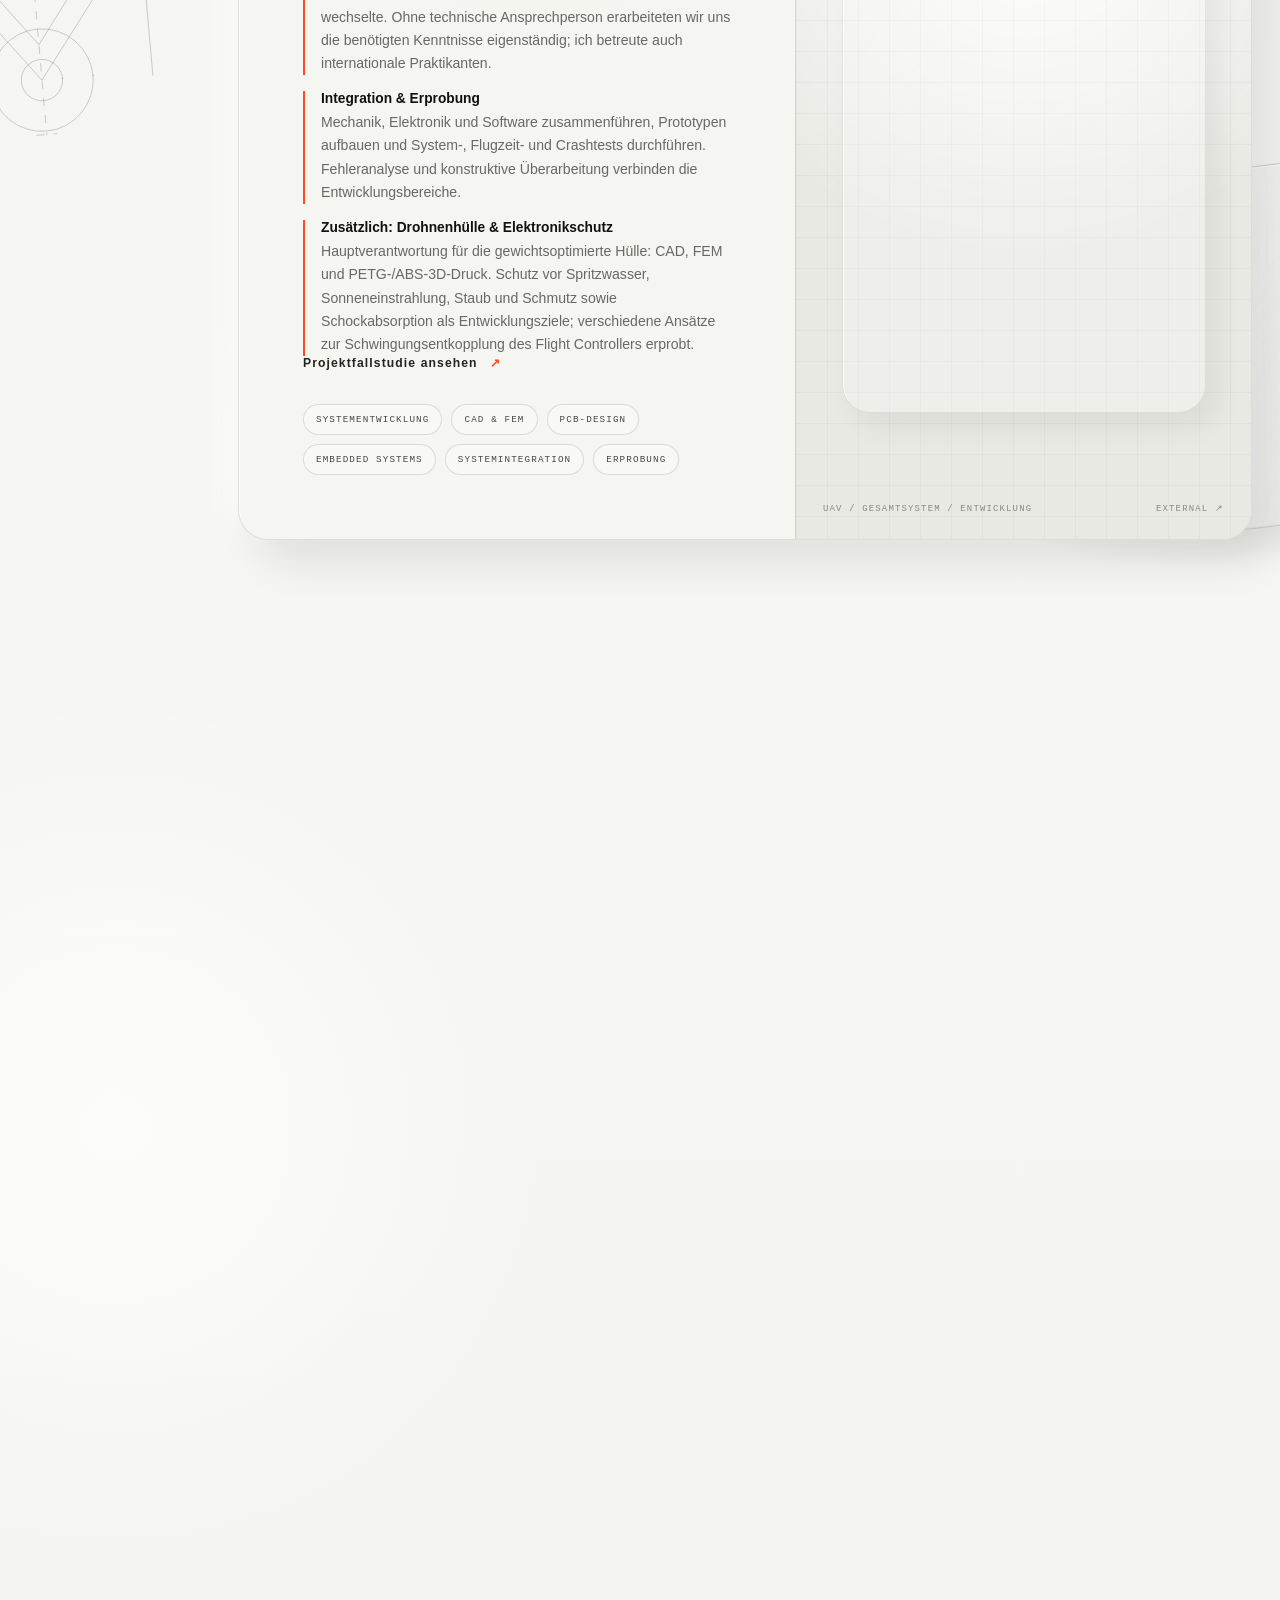
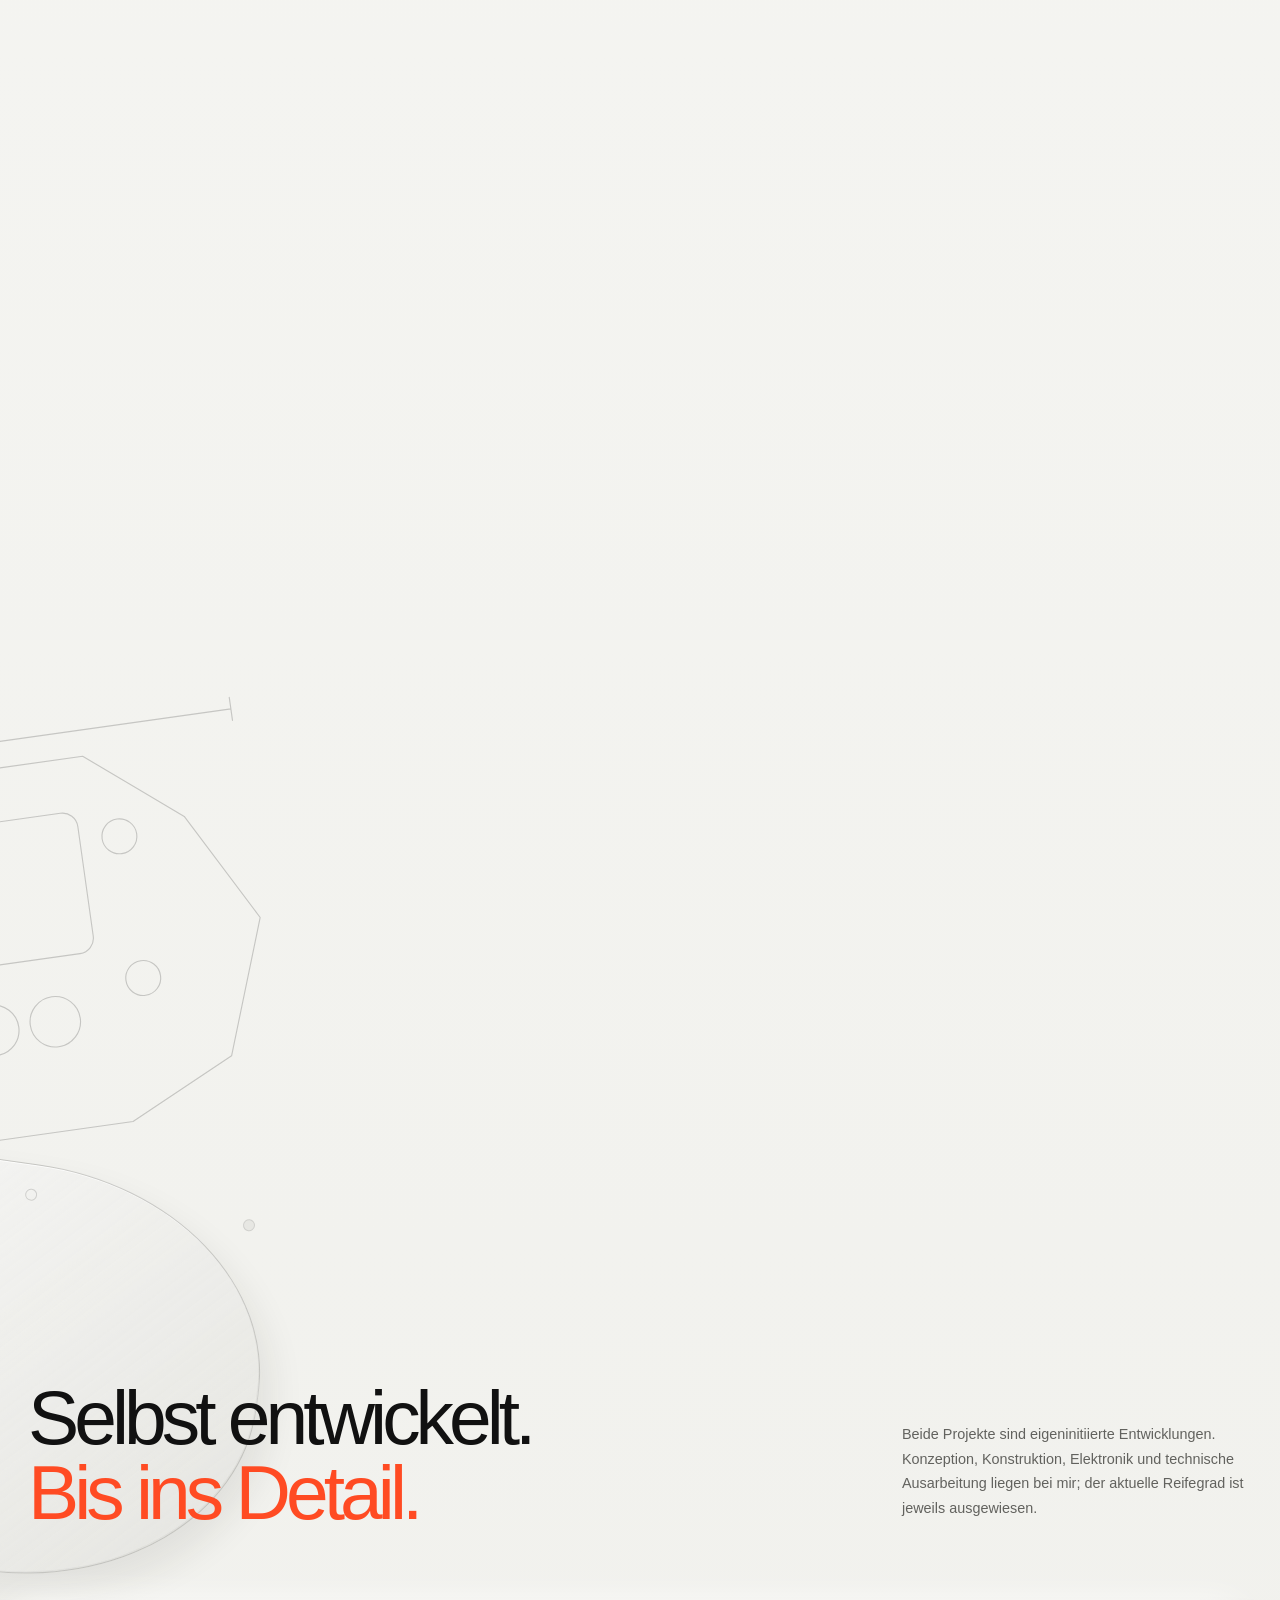
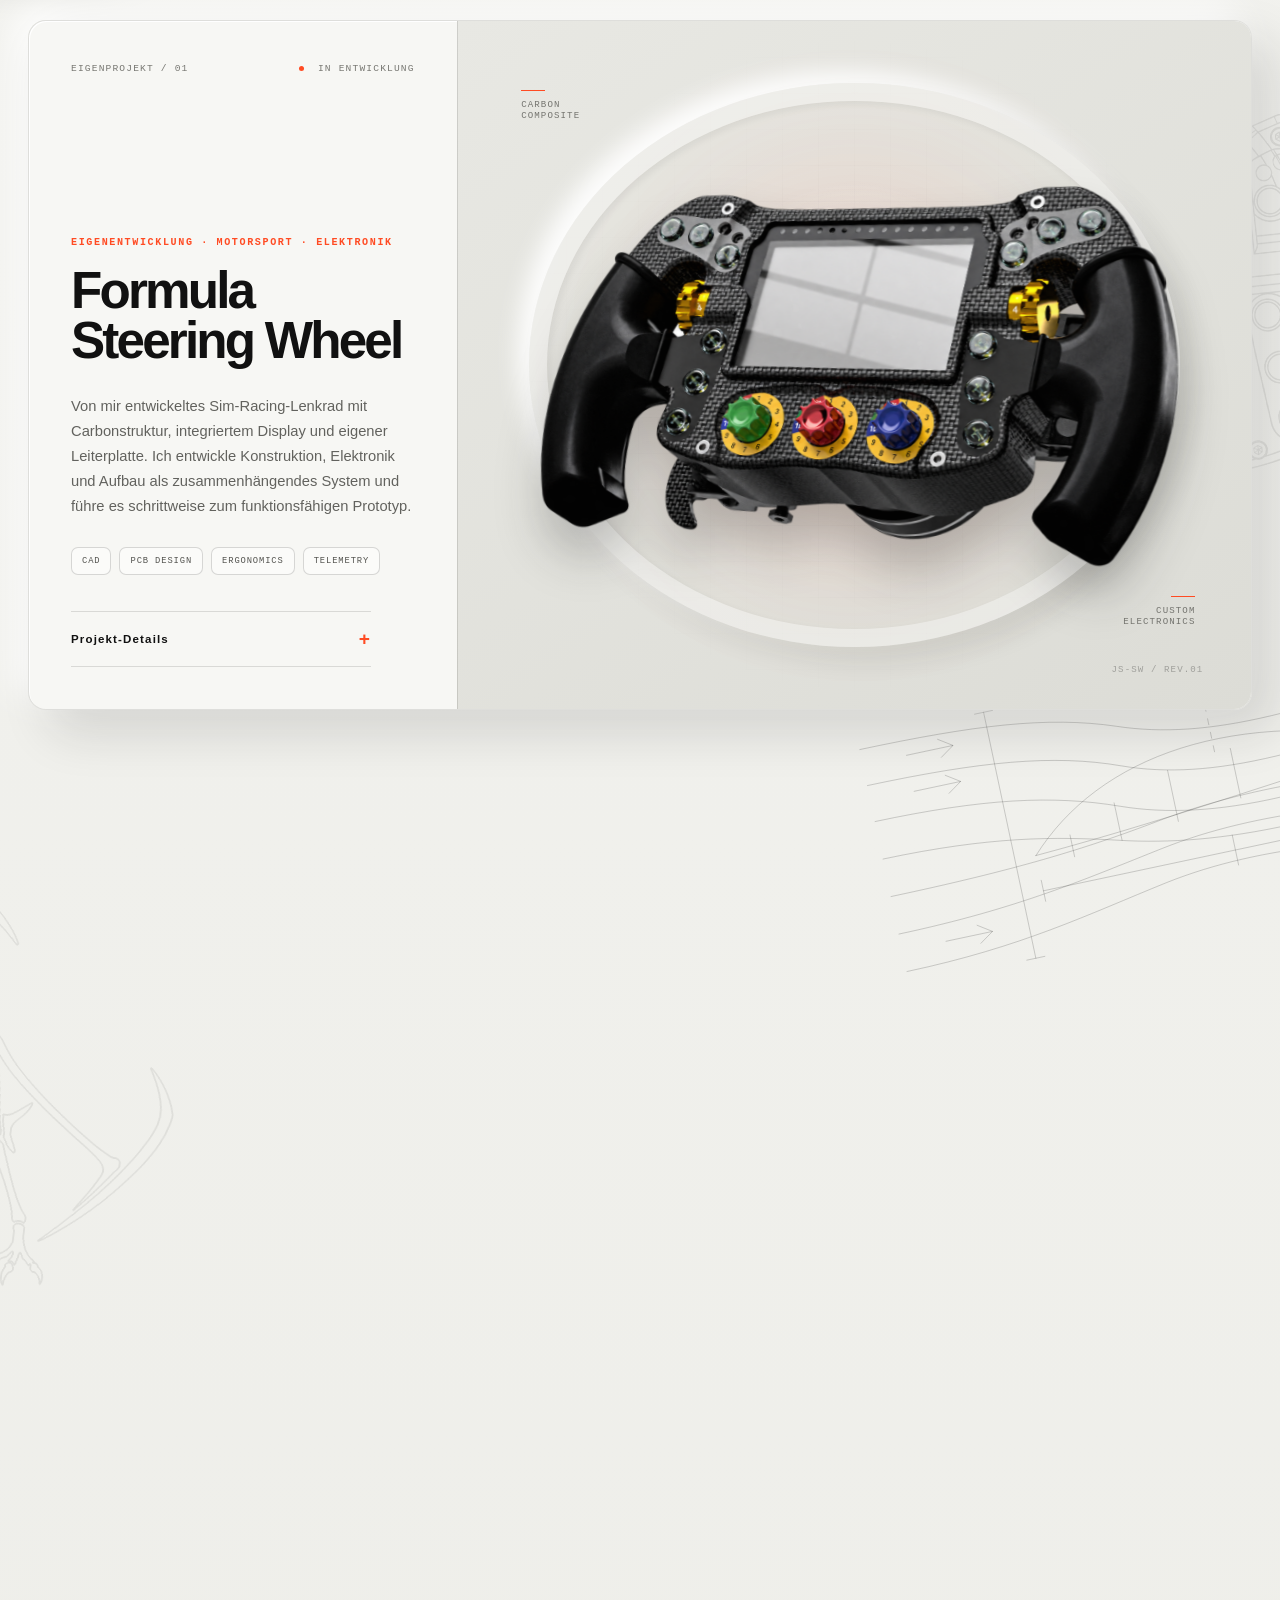
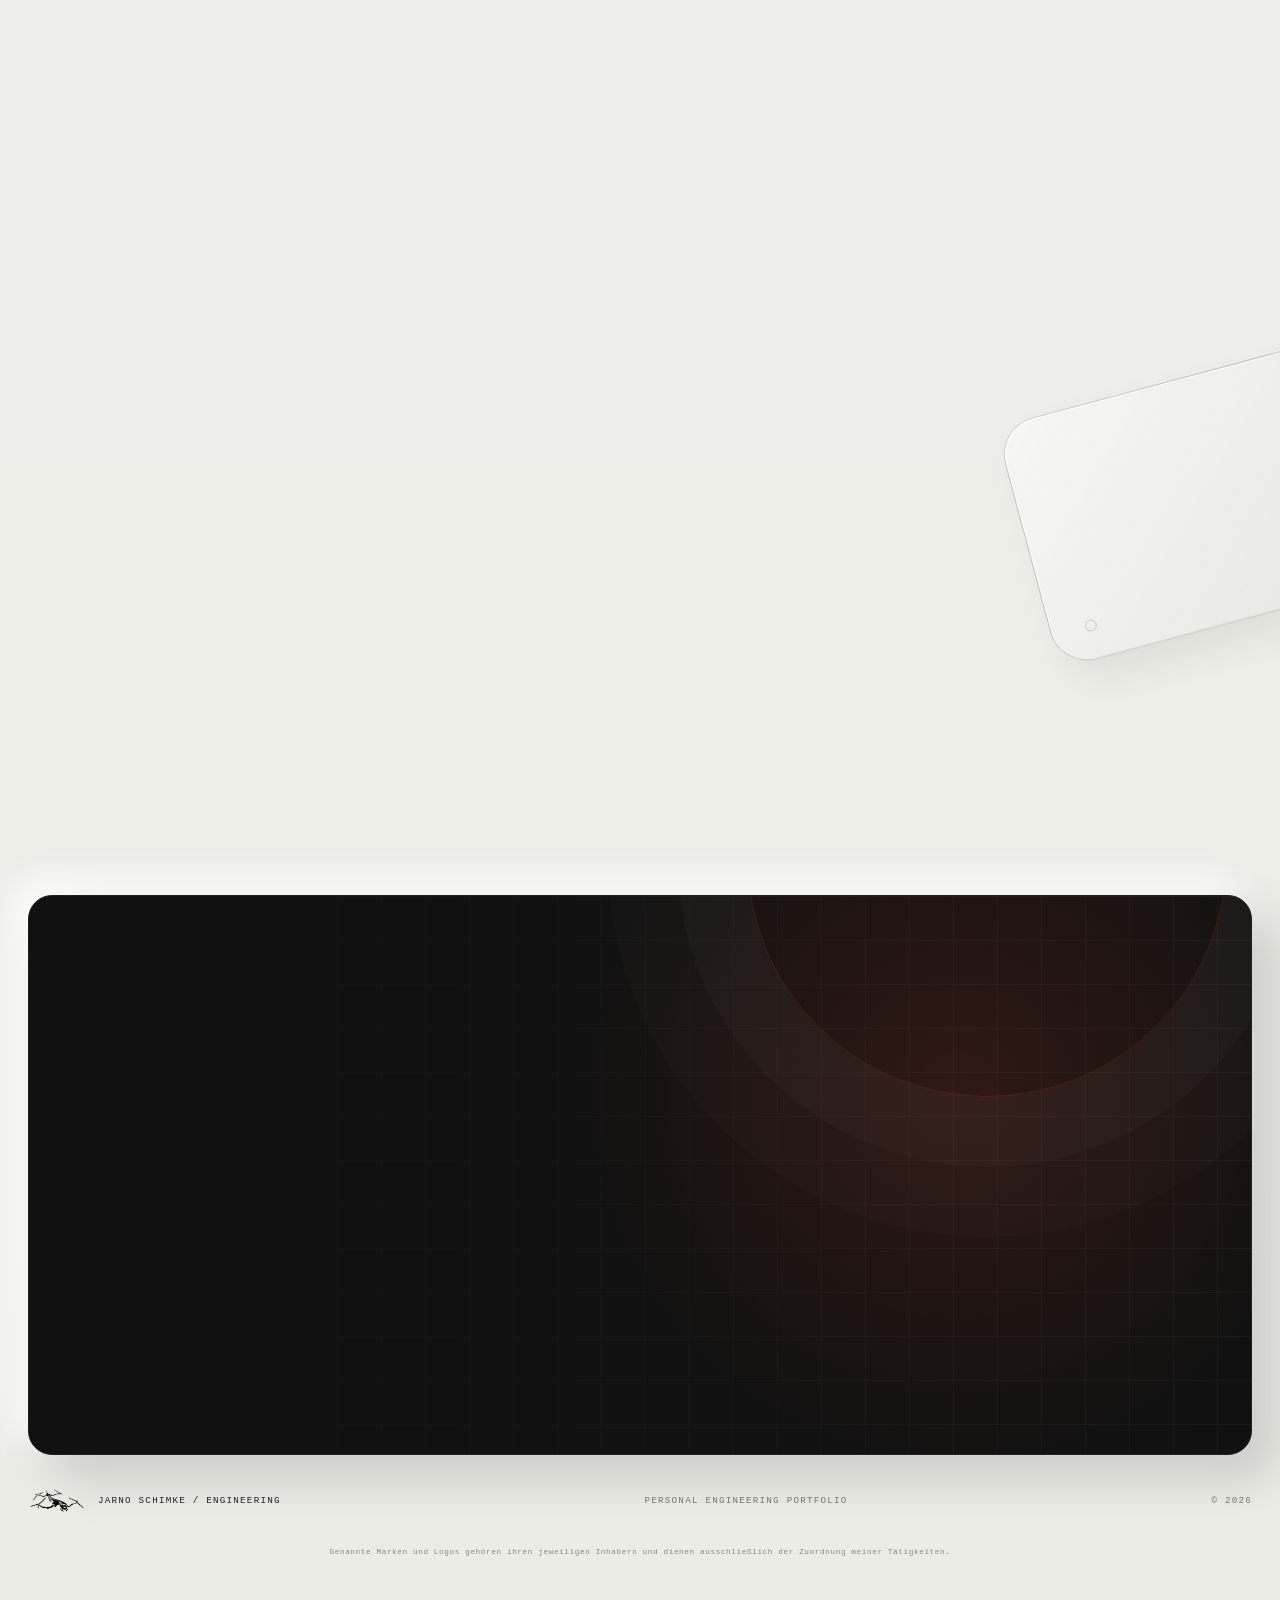
==== commit 85c78d5e: "Merge remote-tracking branch 'origin/main' # Conflicts: #	.gitignore #	index.html" ====
--- a/index.html
+++ b/index.html
@@ -5,7 +5,7 @@
     <meta name="viewport" content="width=device-width, initial-scale=1.0">
     <meta
       name="description"
-      content="Engineering-Portfolio von Jarno Schimke mit eigenständig entwickelten Projekten aus UAV-Technik, Maschinenbau, Elektronik und Motorsport."
+      content="Engineering-Portfolio von Jarno Schimke: eigenverantwortliche UAV-Systementwicklung von Anforderungen und Konstruktion über Elektronik bis zu Integration und Erprobung."
     >
     <meta name="referrer" content="no-referrer">
     <meta
@@ -125,16 +125,18 @@
           </h1>
 
           <p class="hero-intro reveal" data-delay="150">
-            Als dualer Maschinenbaustudent entwickle und realisiere ich eigene
-            technische Projekte an der Schnittstelle von
+            Als dualer Maschinenbaustudent entwickle ich technische Systeme
+            an der Schnittstelle von
             <strong>Mechanik, Elektronik und Embedded Systems.</strong>
-            Von der ersten Idee bis zum Prototyp entstehen dabei funktionale
-            Lösungen für Luftfahrt, Drohnen und Motorsport.
+            Bei Dronesperhour entwickle ich gemeinsam mit einem Studienkollegen
+            ein Drohnenshow-System von Grund auf. Nach 1,5 Jahren flogen wir
+            damit wiederholt LED-Shows mit 50 Drohnen gleichzeitig. Ich war in allen
+            Entwicklungsbereichen beteiligt: von den Anforderungen bis zur Erprobung.
           </p>
 
           <div class="hero-actions reveal" data-delay="220">
-            <a class="button button-primary magnetic" href="#projekte">
-              Meine Projekte ansehen
+            <a class="button button-primary magnetic" href="drohnenshow.html">
+              Drohnenshow ansehen
               <span aria-hidden="true">↓</span>
             </a>
             <a class="text-link" href="#profil">
@@ -214,8 +216,13 @@
             <p class="reveal">
               Ich studiere Maschinenbau im dualen Modell und entwickle
               mechatronische Systeme mit Schwerpunkt Produktentwicklung und
-              UAV-Technik. Dabei verbinde ich Anforderungen, CAD, Elektronik
-              und Software bis zum erprobten Prototyp.
+              UAV-Technik. Im Drohnenshow-Projekt tragen mein Studienkollege
+              und ich gemeinsam die technische Hauptverantwortung. Wir haben
+              das Gesamtsystem in 1,5 Jahren entwickelt, bei jeweils durchschnittlich
+              20 Wochenstunden im Unternehmen neben dem Studium. Ohne
+              technische Ansprechperson im Unternehmen erarbeiten wir uns
+              die benötigten Kenntnisse selbst und setzen sie in Konstruktion,
+              Elektronik und Systemintegration um.
             </p>
             <div class="profile-manifest reveal">
               <div><span>01</span> Analyse</div>
@@ -261,7 +268,7 @@
             </p>
           </div>
 
-          <article class="career-card interactive-card reveal">
+          <article class="career-card interactive-card reveal" id="projekt-drohnenshow">
             <div class="career-copy">
               <div class="career-meta">
                 <span>09 / 2023 — HEUTE</span>
@@ -270,16 +277,40 @@
               <p class="career-role">Dualer Student Maschinenbau</p>
               <h3>Dronesperhour GmbH</h3>
               <p>
-                Entwicklung und Integration von LED-Drohnensystemen — von der
-                Anforderungsanalyse und mechanischen Konstruktion über eigene
-                Leiterplatten bis zu Inbetriebnahme, Systemtest und
-                Validierung.
+                Gemeinsam mit einem Studienkollegen habe ich das
+                Drohnenshow-System innerhalb von 1,5 Jahren von Grund auf
+                bis zum vollständig funktionsfähigen Gesamtsystem entwickelt.
+                Damit flogen wir wiederholt LED-Shows mit 50 Drohnen gleichzeitig.
+                Wir arbeiteten dafür jeweils durchschnittlich 20 Wochenstunden
+                im Unternehmen neben dem Studium und trugen gemeinsam die
+                technische Hauptverantwortung.
               </p>
+              <dl class="ownership-list">
+                <div>
+                  <dt>Entwicklung des Gesamtsystems</dt>
+                  <dd>Beteiligung an allen Entwicklungsbereichen: Anforderungsanalyse, CAD-Konstruktion, PCB-Design, Embedded-Software, Prototypenbau, Systemintegration und Validierung.</dd>
+                </div>
+                <div>
+                  <dt>Kleines Entwicklungsteam</dt>
+                  <dd>Mein Studienkollege und ich bildeten das Kernteam, meist unterstützt durch einen Praktikanten, der alle drei Monate wechselte. Ohne technische Ansprechperson erarbeiteten wir uns die benötigten Kenntnisse eigenständig; ich betreute auch internationale Praktikanten.</dd>
+                </div>
+                <div>
+                  <dt>Integration &amp; Erprobung</dt>
+                  <dd>Mechanik, Elektronik und Software zusammenführen, Prototypen aufbauen und System-, Flugzeit- und Crashtests durchführen. Fehleranalyse und konstruktive Überarbeitung verbinden die Entwicklungsbereiche.</dd>
+                </div>
+                <div>
+                  <dt>Zusätzlich: Drohnenhülle &amp; Elektronikschutz</dt>
+                  <dd>Hauptverantwortung für die gewichtsoptimierte Hülle: CAD, FEM und PETG-/ABS-3D-Druck. Schutz vor Spritzwasser, Sonneneinstrahlung, Staub und Schmutz sowie Schockabsorption als Entwicklungsziele; verschiedene Ansätze zur Schwingungsentkopplung des Flight Controllers erprobt.</dd>
+                </div>
+              </dl>
+              <a class="text-link" href="drohnenshow.html">Projektfallstudie ansehen <span aria-hidden="true">↗</span></a>
               <div class="experience-tags">
-                <span>CAD</span>
+                <span>Systementwicklung</span>
+                <span>CAD &amp; FEM</span>
                 <span>PCB-Design</span>
                 <span>Embedded Systems</span>
                 <span>Systemintegration</span>
+                <span>Erprobung</span>
               </div>
             </div>
 
@@ -291,7 +322,7 @@
               aria-label="Website von Dronesperhour öffnen"
             >
               <img src="assets/cropped-LogoDPH.png" alt="Dronesperhour">
-              <span>DPS / UAV SYSTEM / INTEGRATION</span>
+              <span>UAV / GESAMTSYSTEM / ENTWICKLUNG</span>
               <small>EXTERNAL ↗</small>
             </a>
           </article>
@@ -610,6 +641,10 @@
                 <span>EIGENE LEISTUNG</span>
                 <p>Gesamtkonzept, Antriebskonfiguration, aerodynamische Auslegung, Tragstruktur und konstruktive Integration.</p>
               </div>
+              <div>
+                <span>EINSATZANFORDERUNGEN</span>
+                <p>Umwelt- und mechanische Einsatzbelastungen als Anforderungen an die konstruktive Auslegung berücksichtigen.</p>
+              </div>
               <div class="project-publications">
                 <span>WISSENSCHAFTLICHE ARBEITEN</span>
                 <div class="publication-links">
--- a/styles.css
+++ b/styles.css
@@ -3538,6 +3538,37 @@
   line-height: 1.78;
 }
 
+.ownership-list {
+  display: grid;
+  gap: 16px;
+  margin: 24px 0 0;
+}
+
+.ownership-list > div {
+  padding-left: 16px;
+  border-left: 2px solid var(--orange);
+}
+
+.ownership-list dt {
+  font-size: 0.86rem;
+  font-weight: 600;
+}
+
+.ownership-list dd {
+  margin: 5px 0 0;
+  color: #686864;
+  font-size: 0.88rem;
+  line-height: 1.65;
+}
+
+html[data-theme="dark"] .ownership-list dt {
+  color: #f0f0eb;
+}
+
+html[data-theme="dark"] .ownership-list dd {
+  color: #b2b2aa;
+}
+
 .career-visual {
   position: relative;
   min-height: 420px;
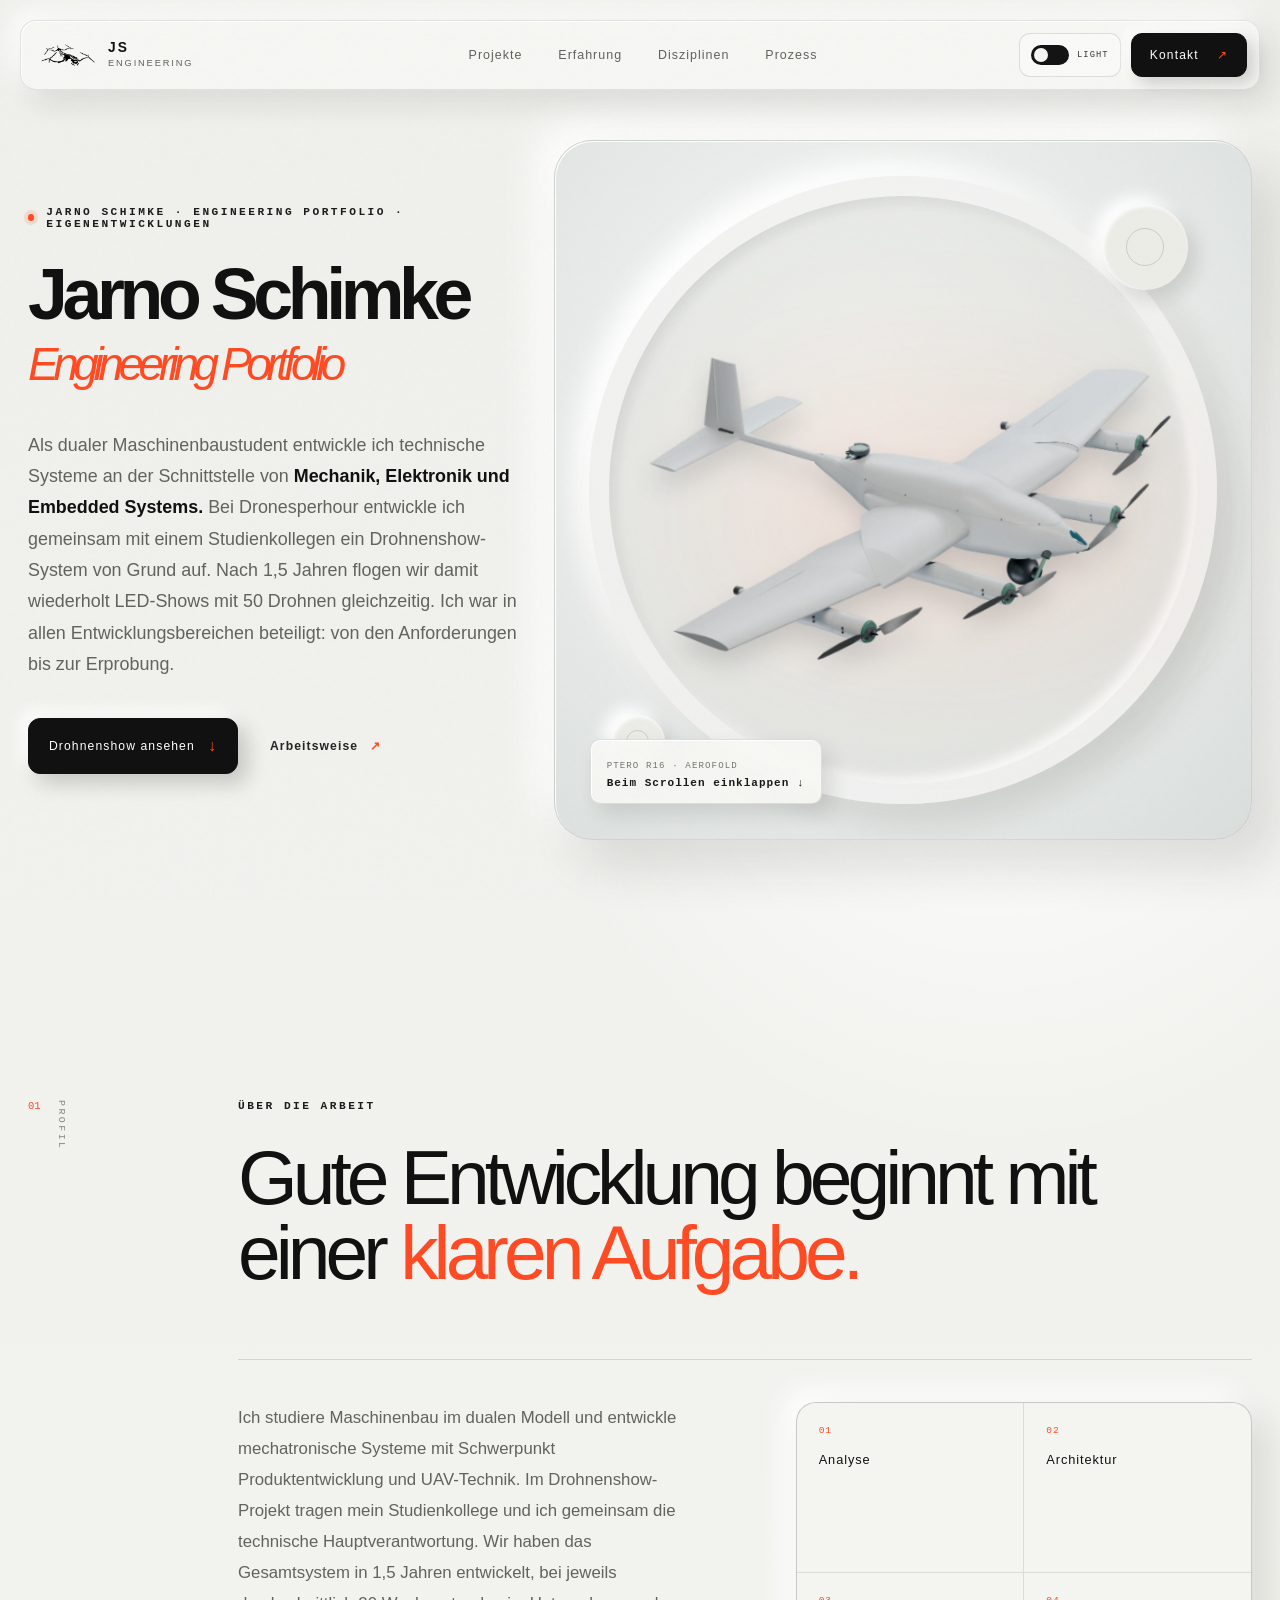
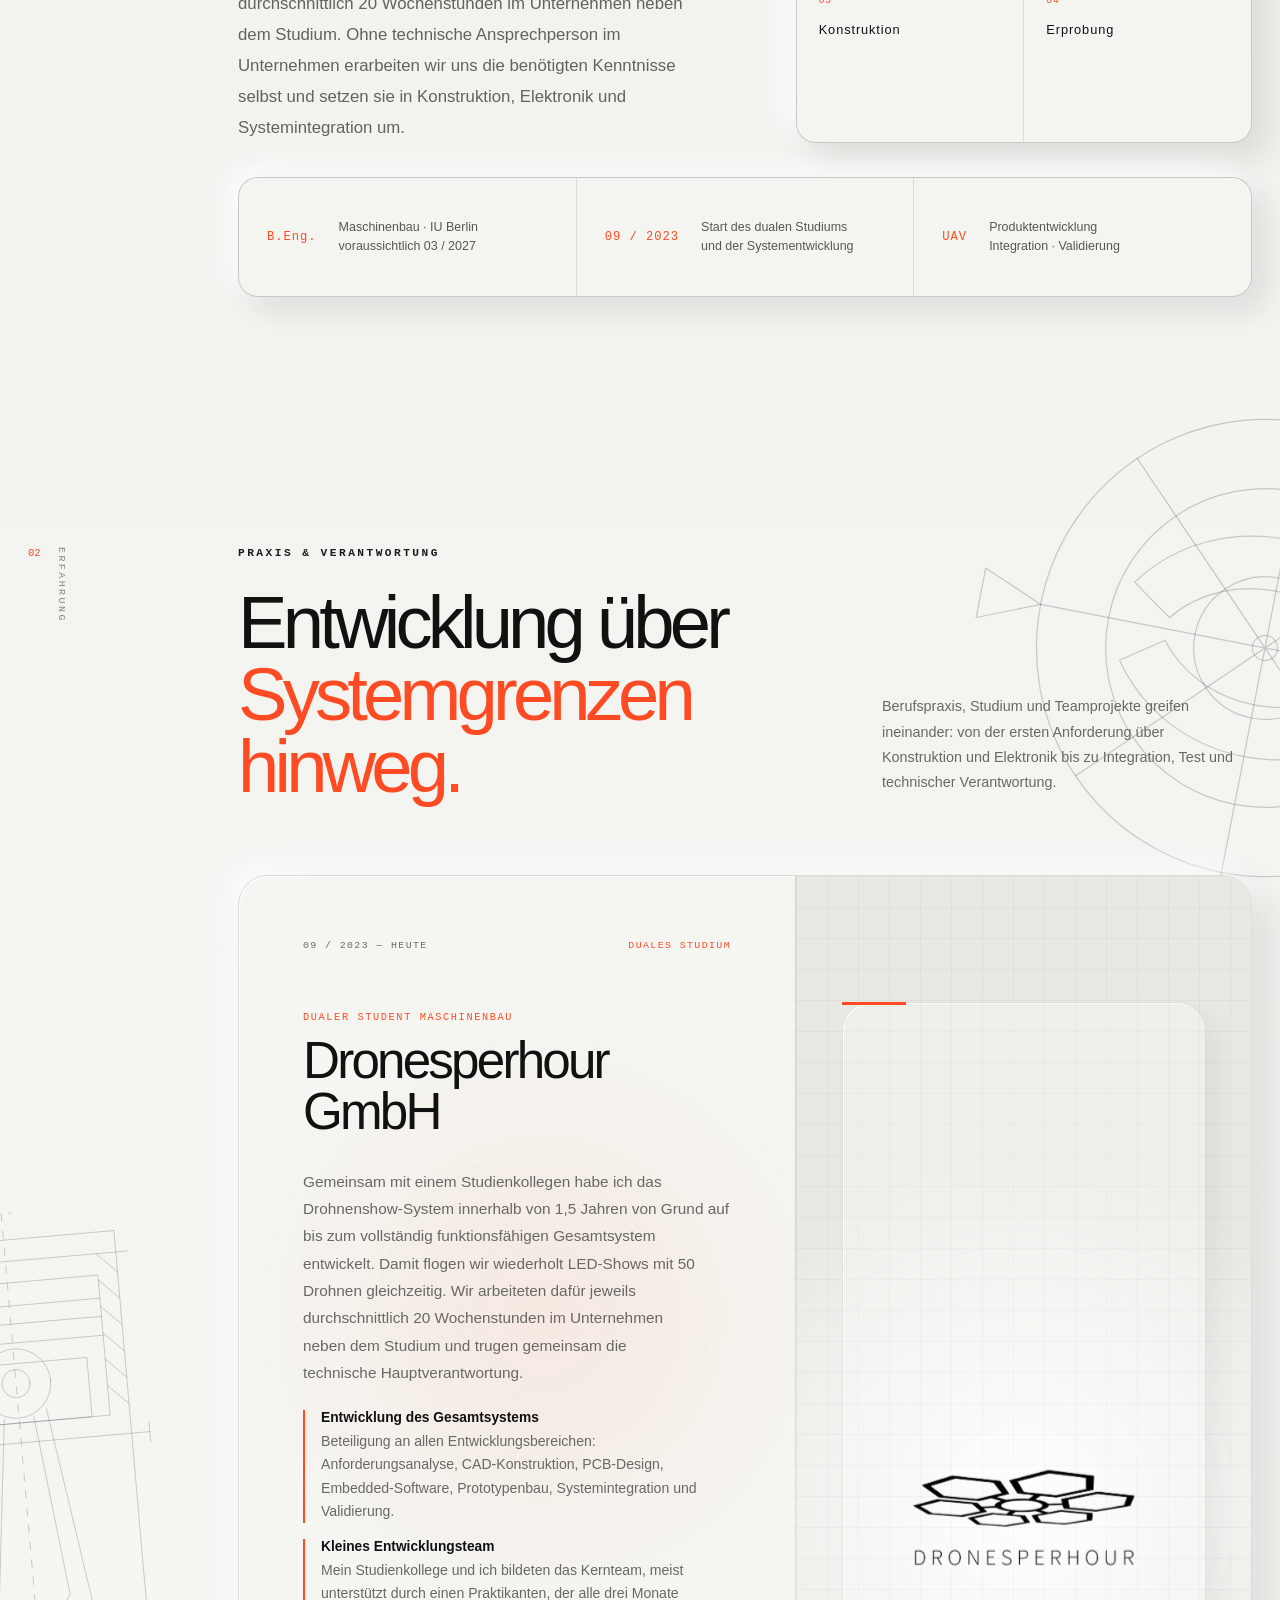
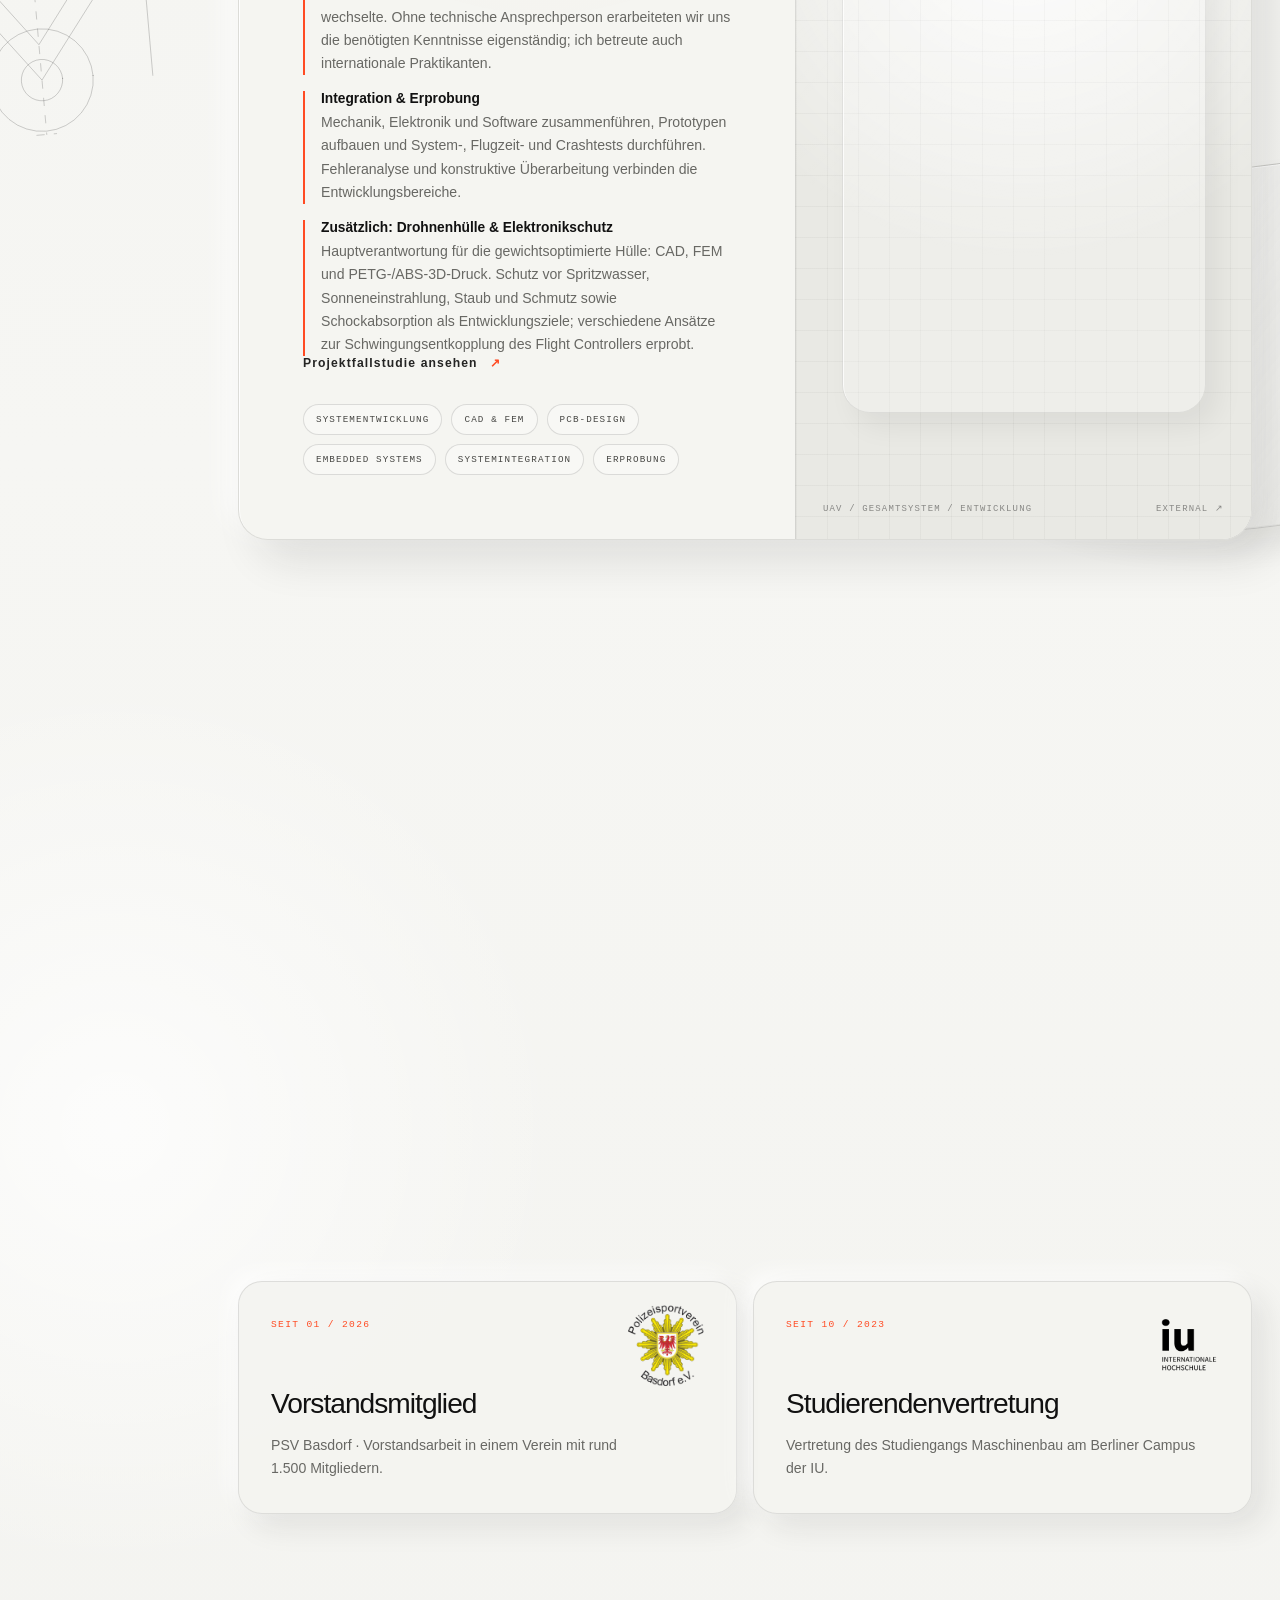
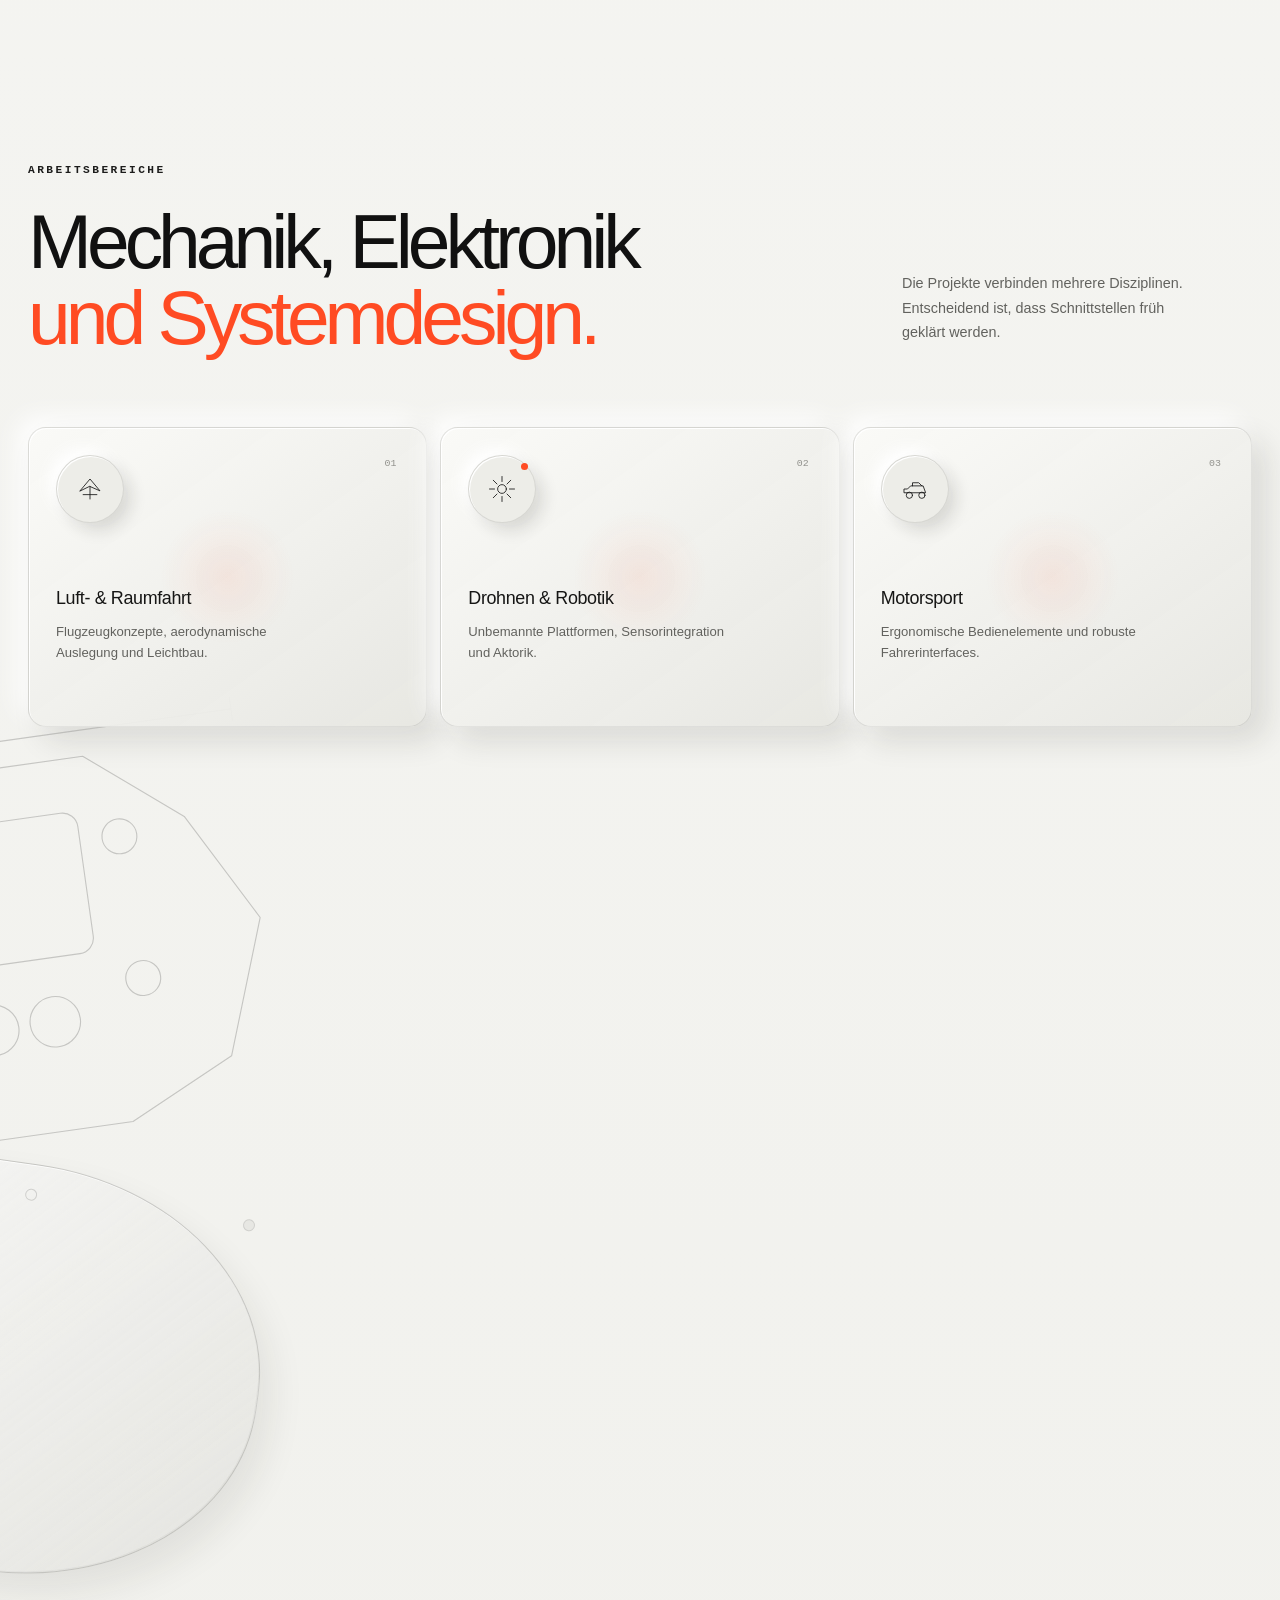
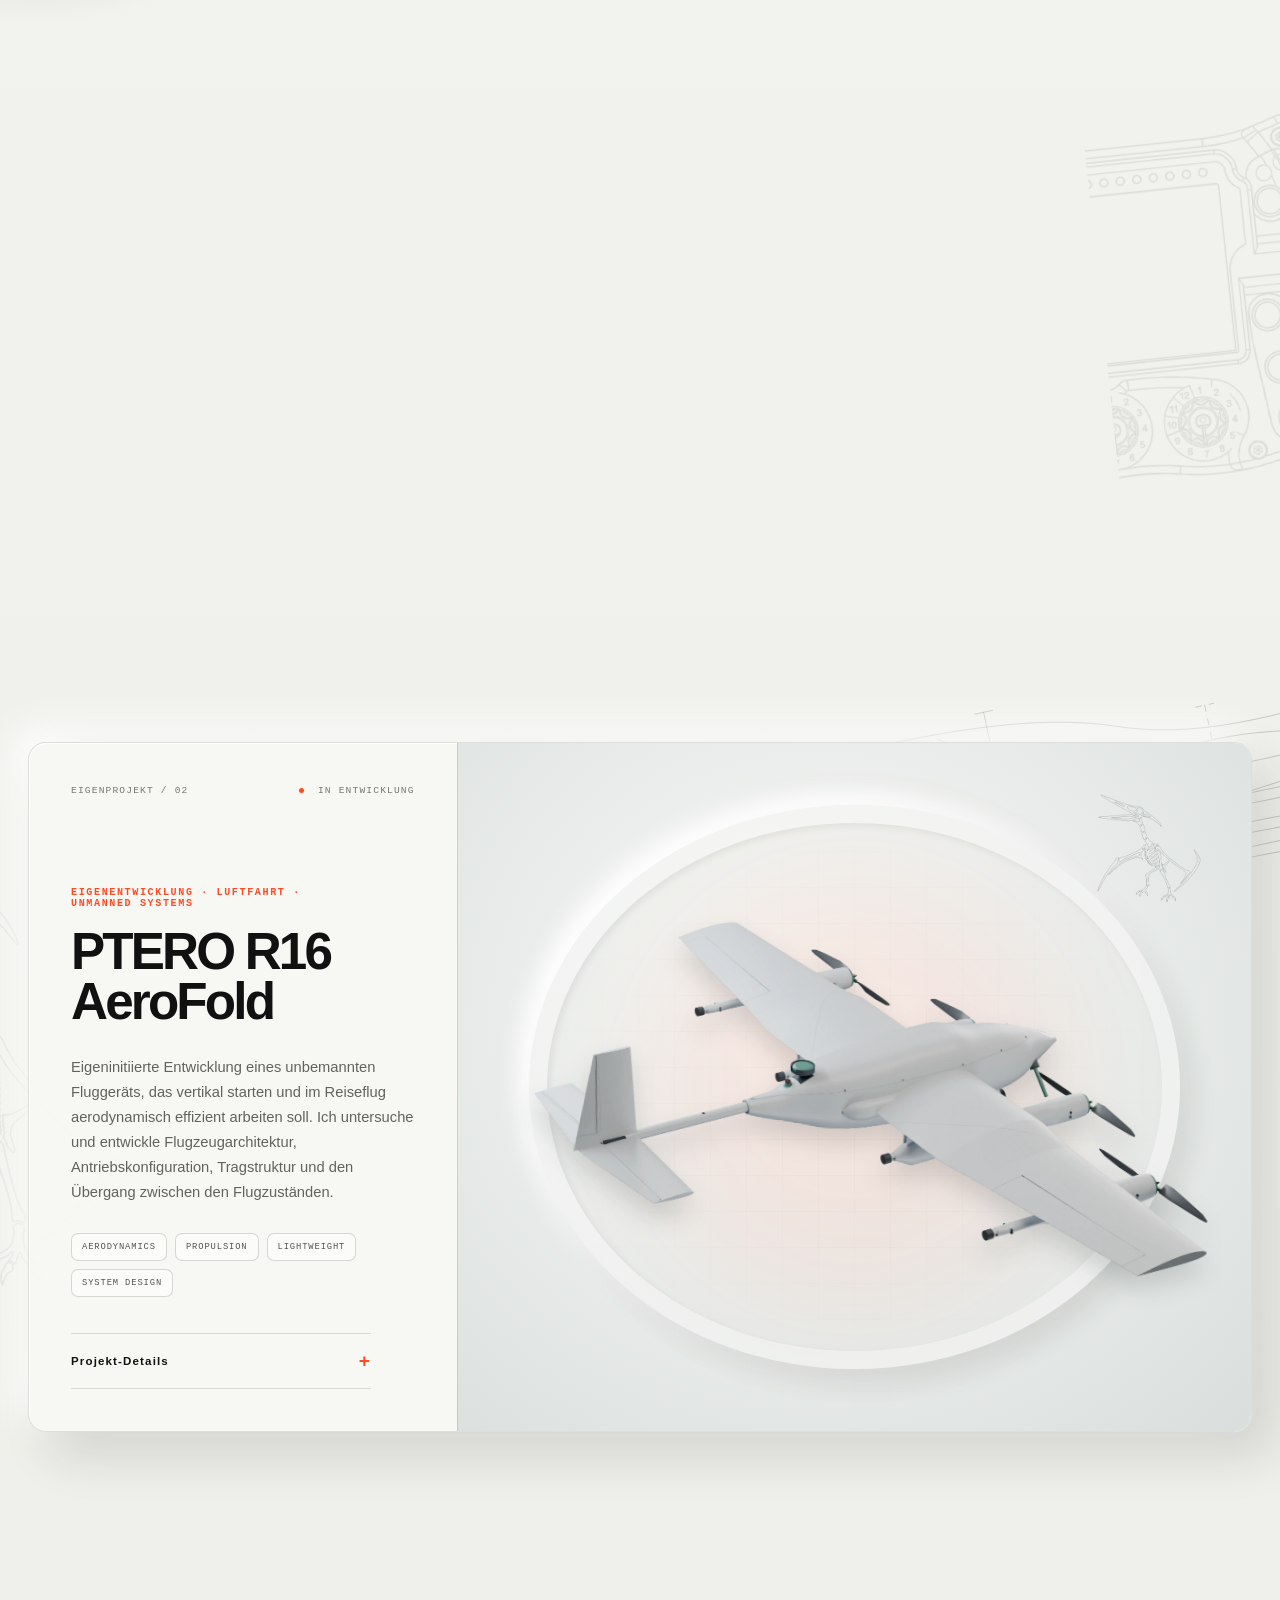
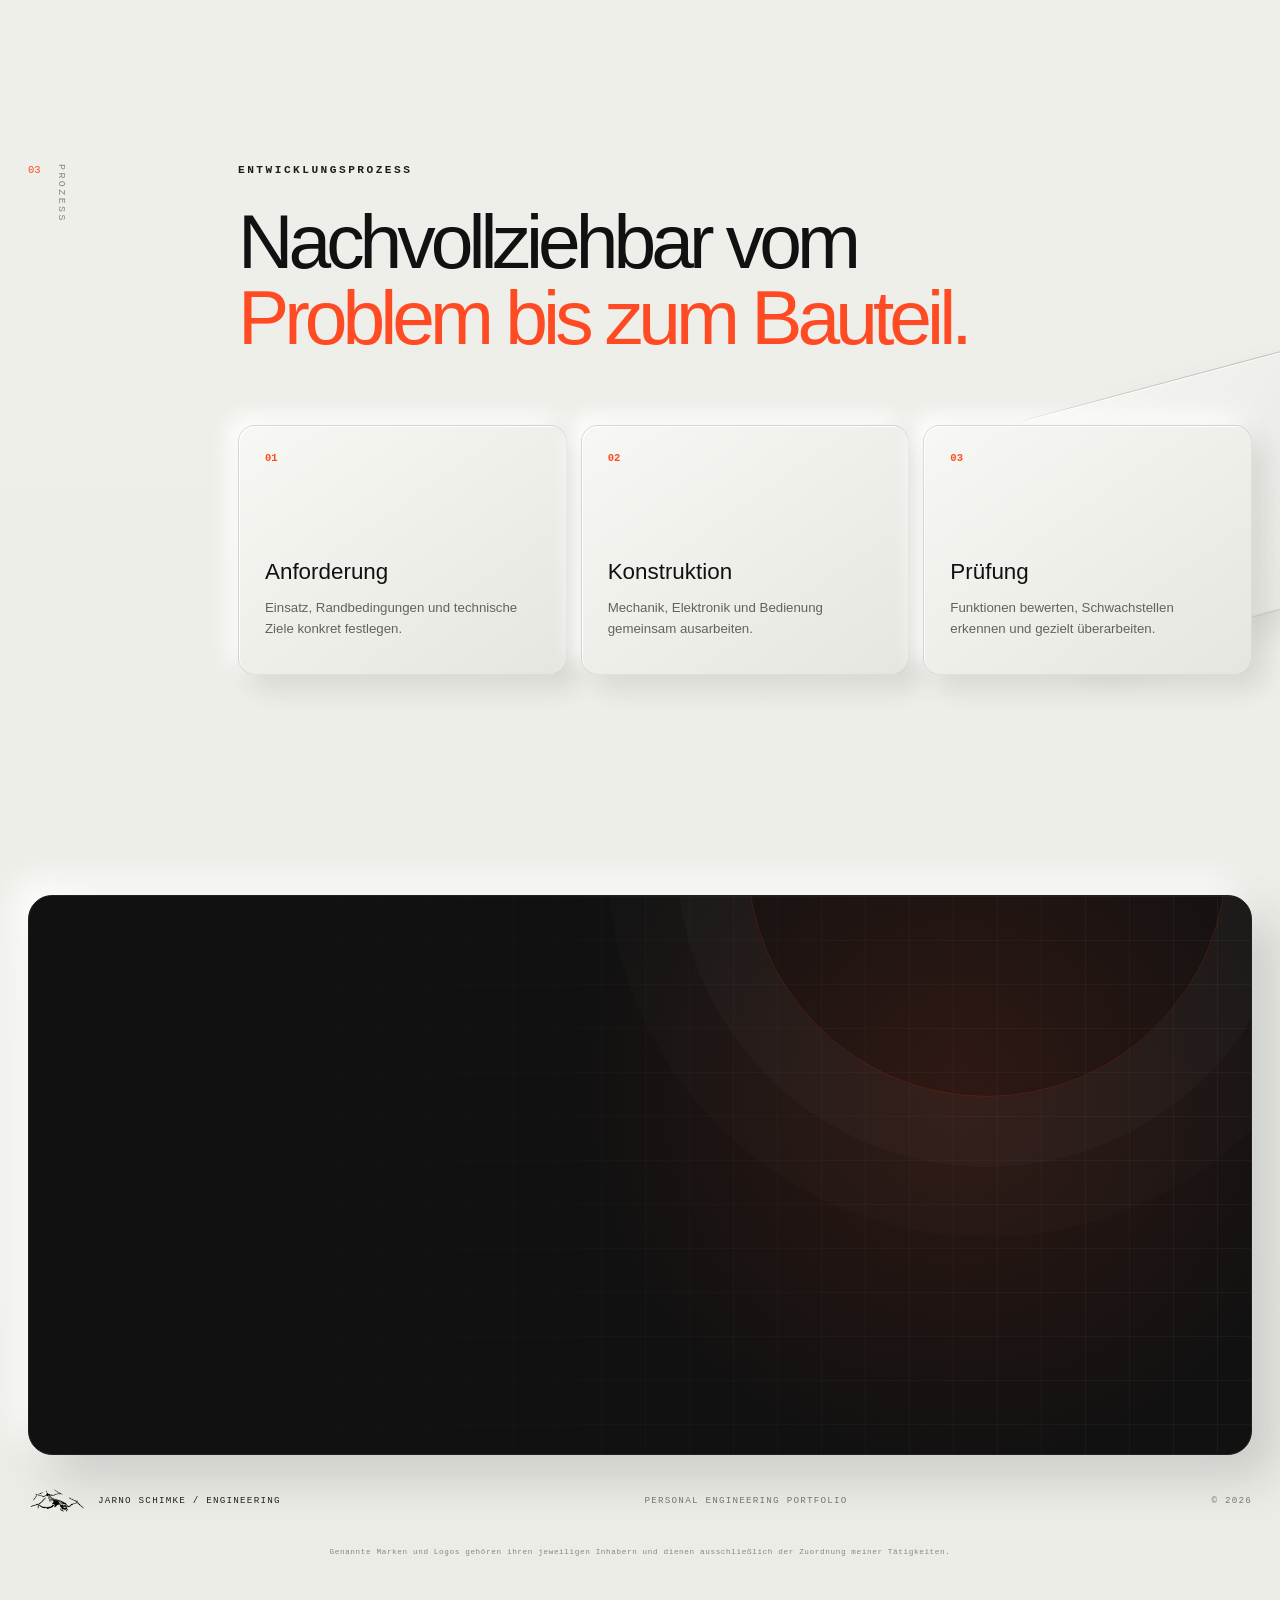
==== commit b03faa3a: "Use satin grey R16 renders and synchronize folding with visible frames" ====
--- a/index.html
+++ b/index.html
@@ -168,7 +168,7 @@
           <div class="hero-glow"></div>
           <div class="tech-glyph glyph-a"></div>
           <div class="tech-glyph glyph-b"></div>
-          <img class="hero-drone parallax-object" src="assets/aerofold-r16-graphit/hero-0.webp" alt="PTERO R16 mit ausgeklappten Tragflächen">
+          <img class="hero-drone parallax-object" src="assets/aerofold-r16-satin/hero-0.webp" alt="PTERO R16 mit ausgeklappten Tragflächen">
           <div class="telemetry telemetry-a">
             <span>PTERO R16 · AEROFOLD</span>
             <strong>Beim Scrollen einklappen ↓</strong>
@@ -628,9 +628,9 @@
                 <span>BEWEGUNGSSTUDIE</span>
                 <p>Die Tragflächen schwenken um 120°, das Heck fährt um 300 mm ein. In der Serviceansicht öffnen sich die Abdeckungen und die Leistungskassette senkt sich ab.</p>
                 <div class="aero-states">
-                  <a href="assets/aerofold-r16-graphit/detail-0.webp">Reiseflug</a>
-                  <a href="assets/aerofold-r16-graphit/detail-96.webp">Eingeklappt</a>
-                  <a href="assets/aerofold-r16-graphit/detail-144.webp">Serviceansicht</a>
+                  <a href="assets/aerofold-r16-satin/detail-0.webp">Reiseflug</a>
+                  <a href="assets/aerofold-r16-satin/detail-96.webp">Eingeklappt</a>
+                  <a href="assets/aerofold-r16-satin/detail-144.webp">Serviceansicht</a>
                 </div>
               </div>
               <div>
@@ -670,7 +670,7 @@
           <div class="project-media" data-tilt>
             <div class="project-gridlines"></div>
             <div class="media-glow"></div>
-            <img class="aero-detail" src="assets/aerofold-r16-graphit/detail-0.webp" alt="PTERO R16 im Reiseflug">
+            <img class="aero-detail" src="assets/aerofold-r16-satin/detail-0.webp" alt="PTERO R16 im Reiseflug">
             <img
               class="project-brand-logo"
               src="assets/pteranodon-vtol-outline.png"
